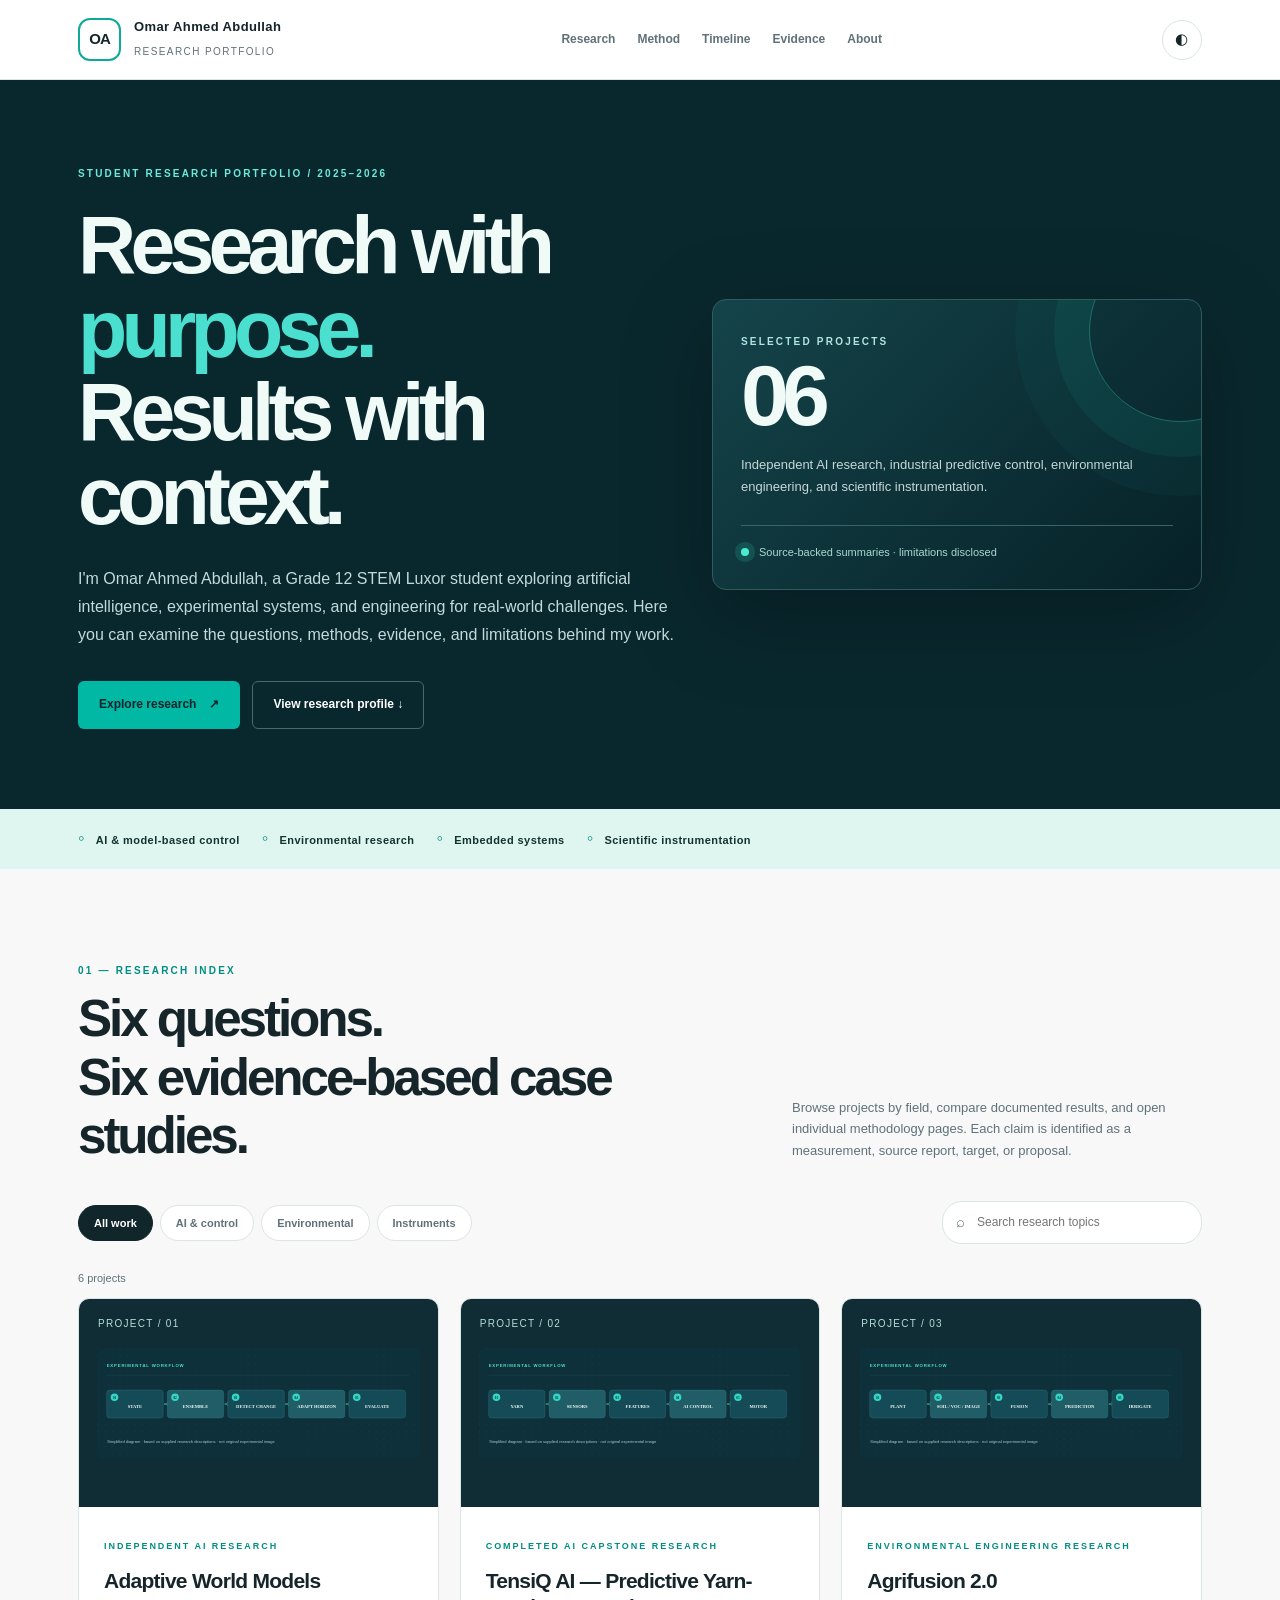
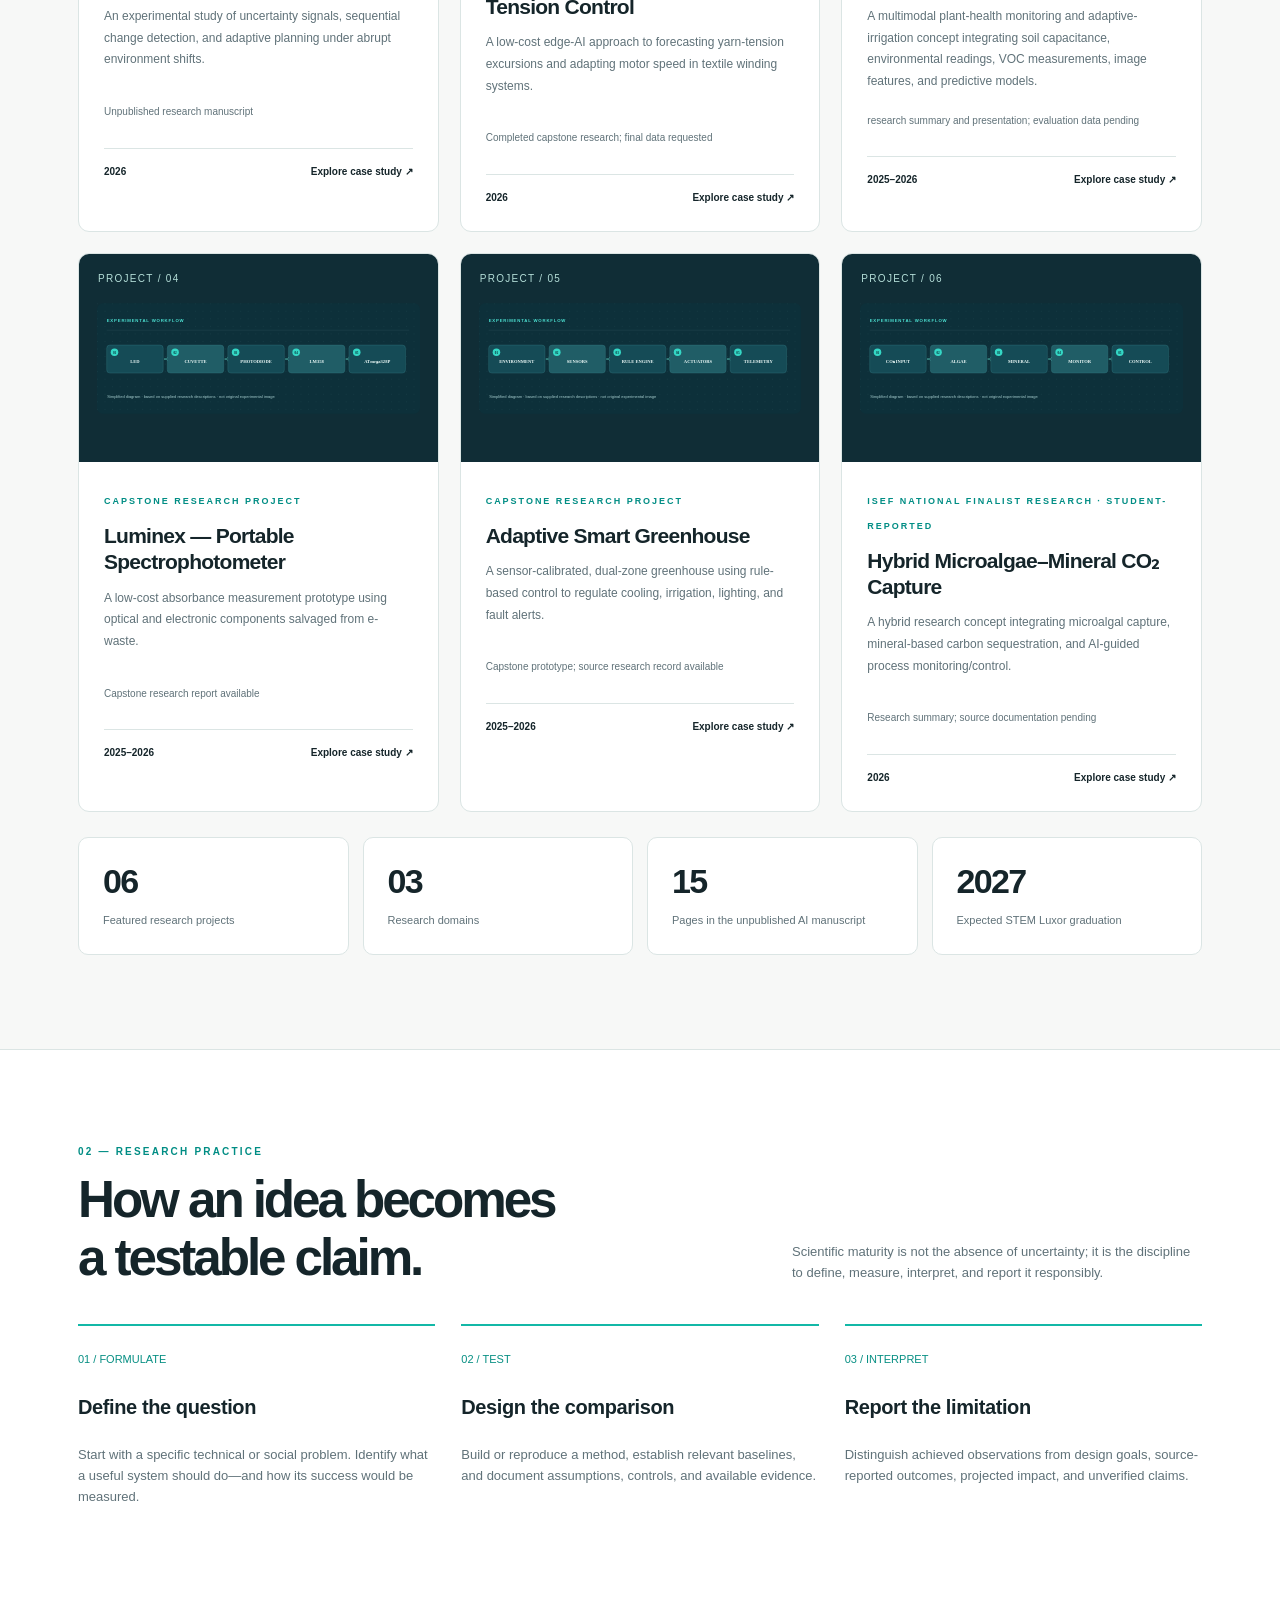
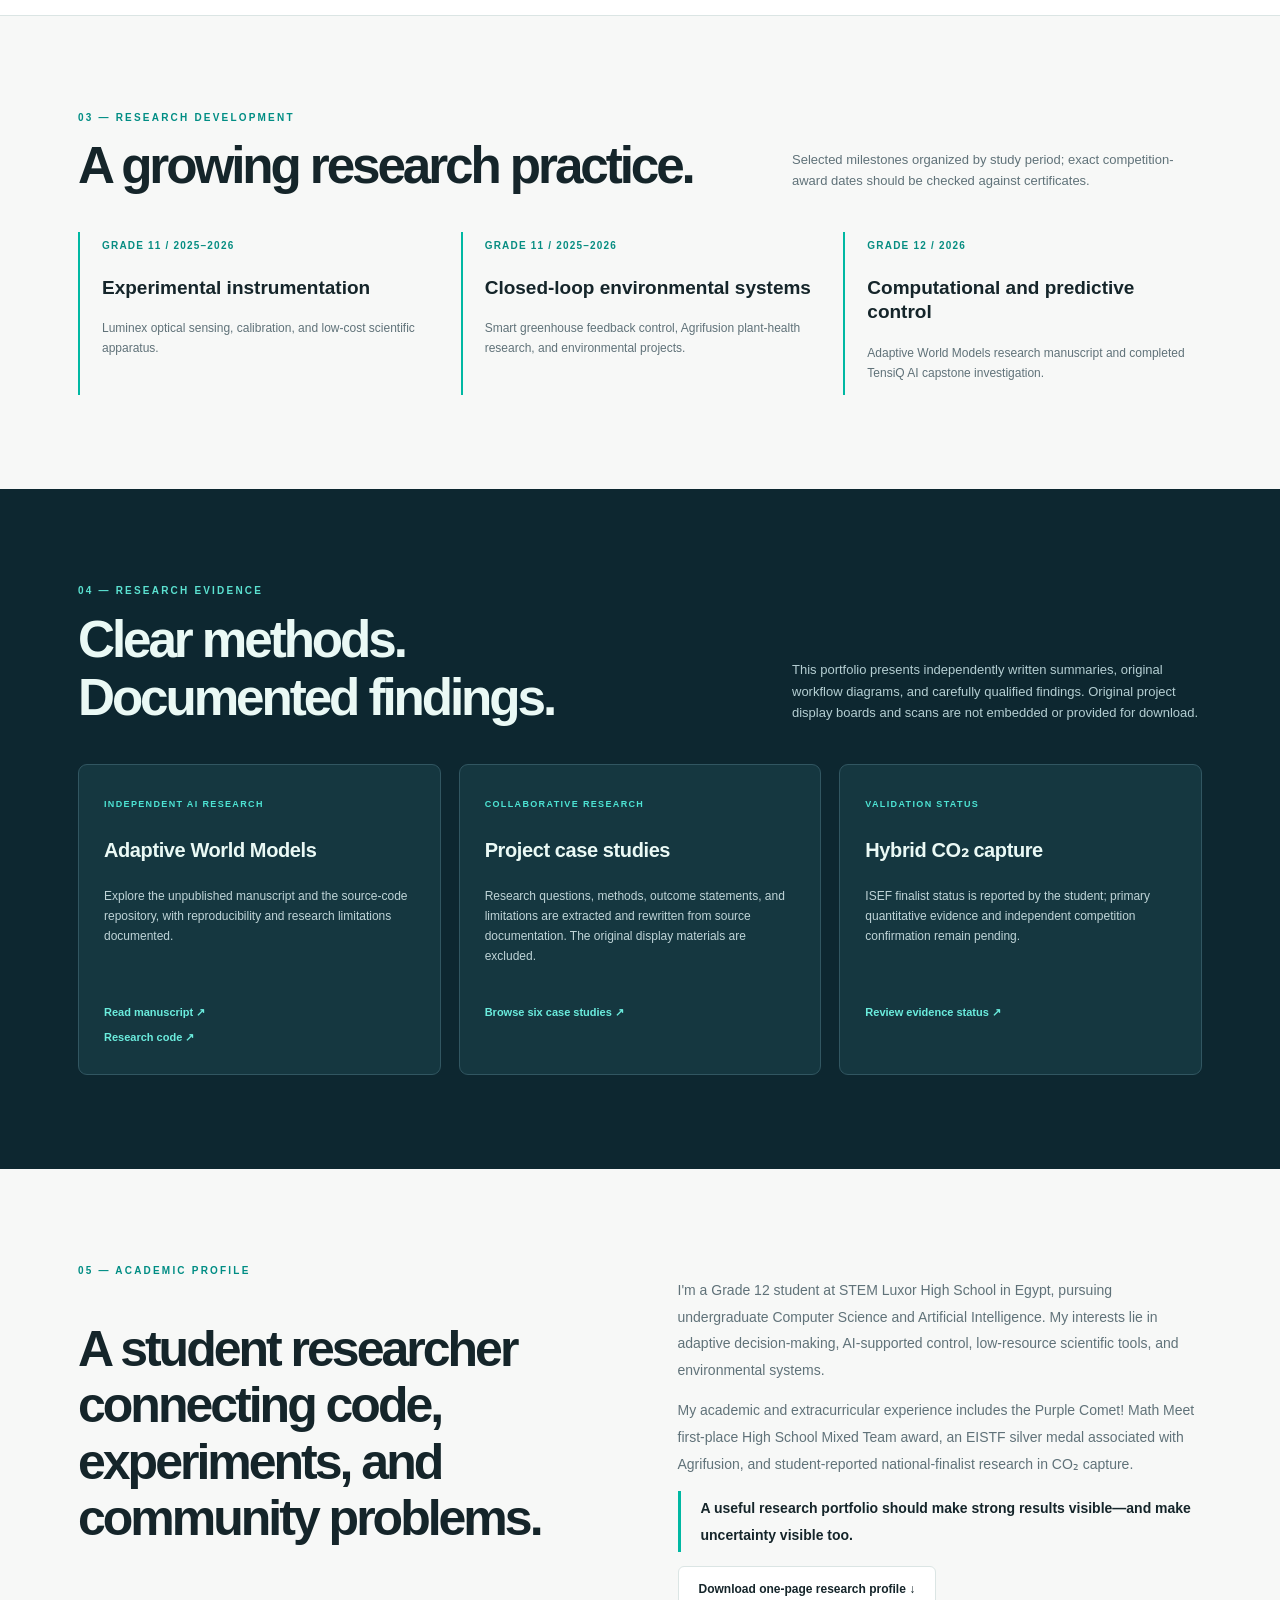
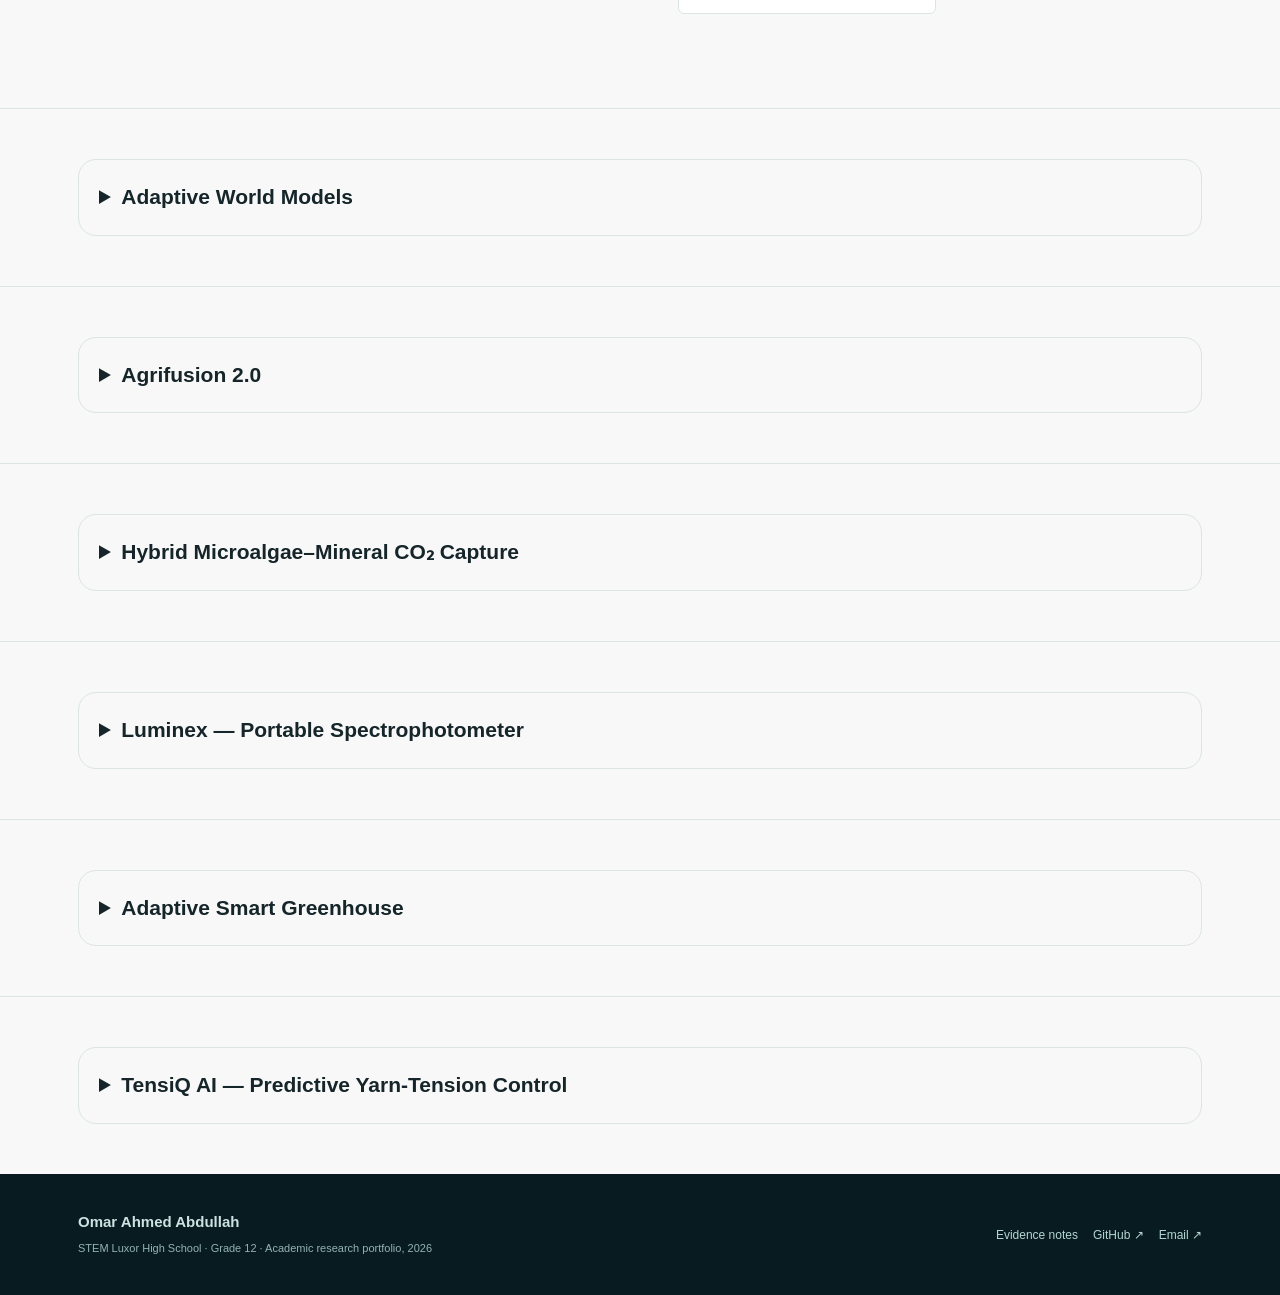
==== index.html @ 455d5b34 "Remove offline-preview banner from public research portfolio" ====
<!DOCTYPE html>
<html lang="en"><head><meta charset="utf-8"/><meta content="width=device-width, initial-scale=1" name="viewport"/><meta content="Independent and collaborative student research in AI, engineering and scientific instrumentation." name="description"/><meta content="#0c2d34" name="theme-color"/><title>Research Portfolio | Omar Ahmed Abdullah</title><style>
:root{color-scheme:light;--bg:#f7f8f7;--ink:#15252a;--deep:#10262a;--muted:#607279;--teal:#00b8a3;--teal2:#087e7a;--paper:#fff;--line:#dbe5e4;--chip:#eaf3f1;--hero:#09282e;--shell:1200px;--shadow:0 16px 52px rgba(15,49,54,.07)}
[data-theme="dark"]{color-scheme:dark;--bg:#0d181c;--ink:#f0f8f6;--deep:#e9f5f2;--muted:#a4b8ba;--paper:#15282d;--line:#355158;--chip:#183b40;--hero:#07161a;--shadow:0 16px 52px rgba(0,0,0,.15)}
*{box-sizing:border-box}html{scroll-behavior:smooth}body{margin:0;background:var(--bg);color:var(--ink);font:15px/1.65 Inter,'Segoe UI',Arial,sans-serif;-webkit-font-smoothing:antialiased}a{color:inherit;text-decoration:none}a:hover{color:#058c80}button,input{font:inherit}button{cursor:pointer}img{max-width:100%}a:focus-visible,button:focus-visible,input:focus-visible{outline:3px solid #29bbae;outline-offset:3px}.shell{max-width:var(--shell);margin:auto;padding-left:38px;padding-right:38px}.skip{position:absolute;top:-120px;left:16px;background:white;color:#101818;padding:10px 20px;z-index:99}.skip:focus{top:8px}.topbar{height:80px;border-bottom:1px solid var(--line);background:var(--paper);position:sticky;top:0;z-index:90}.topbar-inner{height:100%;display:flex;align-items:center;justify-content:space-between;gap:22px}.identity{display:flex;align-items:center;gap:13px}.identity-mark{width:43px;height:43px;border:2px solid #0fa99a;border-radius:12px;display:grid;place-items:center;color:var(--ink);font-size:15px;font-weight:800;letter-spacing:-1px}.identity strong{font-size:13px;letter-spacing:.03em;display:block}.identity small{color:var(--muted);font-size:10px;letter-spacing:.14em;text-transform:uppercase}.nav{display:flex;gap:22px;align-items:center}.nav a{font-size:12px;font-weight:650;color:var(--muted)}.nav a:hover{color:var(--ink)}.tools{display:flex;align-items:center;gap:8px}.round-btn{width:40px;height:40px;border-radius:50%;display:grid;place-items:center;border:1px solid var(--line);background:var(--paper);color:var(--ink)}.mobile-toggle{display:none}.btn{display:inline-flex;align-items:center;justify-content:center;gap:13px;border-radius:6px;padding:13px 20px;font-size:12px;font-weight:750;white-space:nowrap;border:1px solid transparent;transition:transform .18s,background .18s}.btn:hover{transform:translateY(-1px)}.btn-teal{background:var(--teal);color:#08232a}.btn-teal:hover{background:#35dbc9;color:#062d2b}.btn-line{border-color:var(--line);color:var(--ink);background:var(--paper)}.btn-dark-line{border-color:#456a6c;color:white;background:transparent}.btn-dark-line:hover{color:white;border-color:#70bdb5}.eyebrow{font-size:10px;text-transform:uppercase;font-weight:850;letter-spacing:.22em;color:#008d84}.hero{position:relative;background:var(--hero);color:#f0faf6;overflow:hidden}.hero:before{content:'';position:absolute;inset:0;opacity:.22;background-image:linear-gradient(90deg,transparent 49.8%,#5c8b85 50%, transparent 50.3%),linear-gradient(transparent 49.8%,#5c8b85 50%,transparent 50.3%);background-size:56px 56px;mask-image:linear-gradient(to right,transparent 20%,black 95%)}.hero-shell{position:relative;min-height:545px;display:grid;grid-template-columns:1.1fr .9fr;align-items:center;gap:35px;padding-top:80px;padding-bottom:80px}.hero-title{font-size:clamp(50px,6.3vw,85px);font-weight:750;line-height:1.04;letter-spacing:-.072em;margin:19px 0 26px;max-width:760px}.hero-title em{font-style:normal;color:#4bdfd0}.hero-desc{font-size:16px;line-height:1.75;color:#c3dadb;max-width:600px}.hero-actions{display:flex;gap:12px;flex-wrap:wrap;margin-top:32px}.hero-side{border:1px solid #315a61;box-shadow:0 25px 90px #0004;border-radius:14px;background:linear-gradient(135deg,#14444a,#062127);padding:28px;position:relative;overflow:hidden}.hero-side:before{content:'';position:absolute;width:180px;height:180px;border:1px solid #32bca975;border-radius:50%;right:-70px;top:-60px;box-shadow:0 0 0 35px #24c3b013,0 0 0 74px #24c3b00a}.hero-side h3{font-size:11px;text-transform:uppercase;letter-spacing:.18em;color:#68e5d5}.radar-number{font-size:86px;line-height:1;font-weight:770;letter-spacing:-.08em}.hero-side p{font-size:13px;color:#c6d7d8;margin:16px 0 28px}.hero-signal{display:flex;align-items:center;gap:10px;font-size:11px;border-top:1px solid #356569;padding-top:17px;color:#a9d9d2}.pulse{width:8px;height:8px;border-radius:100%;background:#4cead5;box-shadow:0 0 0 6px #2feac826}.microstrip{background:#dff5ef;color:#133330}.microstrip-inner{display:flex;flex-wrap:wrap;gap:22px;align-items:center;padding-top:15px;padding-bottom:15px;font-size:11px;font-weight:700;letter-spacing:.04em}.microstrip span:before{content:'◦';color:#038c81;margin-right:11px;font-size:18px}.section{padding-top:94px;padding-bottom:94px}.section-head{display:flex;justify-content:space-between;align-items:flex-end;gap:35px;margin-bottom:36px}.section-head h2{font-size:clamp(33px,4vw,52px);line-height:1.14;letter-spacing:-.06em;margin:11px 0 0;max-width:720px}.section-head p{font-size:13px;color:var(--muted);max-width:410px;margin:0 0 4px}.research-toolbar{display:flex;align-items:center;gap:16px;justify-content:space-between;margin-bottom:25px;flex-wrap:wrap}.filterbar{display:flex;flex-wrap:wrap;gap:7px}.filter-btn{background:var(--paper);border:1px solid var(--line);border-radius:20px;padding:8px 15px;color:var(--muted);font-size:11px;font-weight:760}.filter-btn.active{background:var(--deep);color:var(--paper);border-color:var(--deep)}.search-field{display:flex;align-items:center;gap:10px;border:1px solid var(--line);background:var(--paper);padding:8px 13px;border-radius:20px;color:var(--muted);min-width:260px}.search-field input{border:0;background:none;min-width:0;width:100%;outline:none;color:var(--ink);font-size:12px}.grid{display:grid;grid-template-columns:repeat(3,minmax(0,1fr));gap:21px}.project-card{background:var(--paper);border:1px solid var(--line);border-radius:11px;overflow:hidden;transition:transform .2s,box-shadow .2s}.project-card:hover{transform:translateY(-3px);box-shadow:var(--shadow)}.project-card[hidden]{display:none}.card-art{height:208px;background:#102d36;display:flex;align-items:center;justify-content:center;padding:18px;position:relative}.card-art img{width:100%;height:100%;object-fit:contain}.card-index{position:absolute;top:17px;left:19px;color:#b4ded8;font-size:10px;letter-spacing:.13em}.card-body{padding:25px}.card-body .eyebrow{font-size:9px}.card-body h3{font-size:21px;line-height:1.25;letter-spacing:-.035em;margin:11px 0 12px}.card-body p{font-size:12px;color:var(--muted);line-height:1.8;min-height:78px}.card-foot{border-top:1px solid var(--line);margin-top:19px;padding-top:15px;display:flex;justify-content:space-between;gap:9px;font-size:10px;font-weight:760}.card-status{font-size:10px;color:var(--muted);padding:8px 0}.empty-state{padding:36px;text-align:center;border:1px solid var(--line);border-radius:9px}.metrics-row{display:grid;grid-template-columns:repeat(4,1fr);gap:14px;margin-top:25px}.metric{padding:24px;background:var(--paper);border:1px solid var(--line);border-radius:10px}.metric strong{font-size:34px;line-height:1.15;letter-spacing:-.05em}.metric p{color:var(--muted);font-size:11px;margin:10px 0 0}.method-section{background:var(--paper);border-top:1px solid var(--line);border-bottom:1px solid var(--line)}.method-grid{display:grid;grid-template-columns:repeat(3,1fr);gap:26px}.method-grid article{border-top:2px solid #13b8a7;padding-top:20px}.method-grid .method-n{font-size:11px;color:#078f83}.method-grid h3{font-size:20px;letter-spacing:-.02em}.method-grid p{font-size:13px;color:var(--muted)}.timeline-list{display:grid;grid-template-columns:repeat(3,1fr);gap:24px;position:relative}.timeline-list article{border-left:2px solid var(--teal);padding:0 0 0 22px}.timeline-list small{font-size:10px;color:#078d82;font-weight:800;letter-spacing:.12em}.timeline-list h3{font-size:19px;line-height:1.3}.timeline-list p{font-size:12px;color:var(--muted)}.evidence-section{background:#0d2730;color:#eaf9f5}.evidence-section .section-head p{color:#b4ced2}.evidence-cards{display:grid;grid-template-columns:repeat(3,1fr);gap:18px}.evidence-cards article{background:#153740;border:1px solid #315661;border-radius:9px;padding:25px}.evidence-cards small{font-weight:820;letter-spacing:.15em;color:#4de4d4;font-size:9px}.evidence-cards h3{font-size:20px;letter-spacing:-.02em}.evidence-cards p{font-size:12px;color:#bfd4d7;min-height:100px}.evidence-cards a{font-size:11px;font-weight:800;color:#6becdd}.about-grid{display:grid;grid-template-columns:1fr 1fr;gap:75px}.about-grid h2{font-size:clamp(34px,4vw,50px);line-height:1.13;letter-spacing:-.06em}.about-grid p{color:var(--muted);font-size:14px;line-height:1.9}.quote-strip{border-left:3px solid var(--teal);padding:4px 0 4px 20px;color:var(--ink)!important;font-weight:670}.footer{background:#081b21;color:#cbe4e2}.footer-grid{display:flex;align-items:center;justify-content:space-between;gap:30px;padding-top:36px;padding-bottom:36px}.footer small{color:#93b2b6;font-size:11px}.footer a{font-size:12px;margin-left:15px;color:#b4d6d2}.subhero{background:var(--hero);color:white;padding:65px 0 73px}.back{font-size:12px;color:#b3e0dc;font-weight:700}.subhero .eyebrow{color:#60e7d6;margin-top:44px;display:block}.subhero h1{font-size:clamp(39px,5.4vw,72px);line-height:1.05;letter-spacing:-.07em;max-width:950px;margin:12px 0}.subhero .lead{font-size:17px;color:#c4dadd;max-width:760px;margin-top:25px}.submeta{display:flex;flex-wrap:wrap;gap:9px;margin-top:26px}.submeta span{border:1px solid #3a6871;padding:7px 11px;border-radius:5px;font-size:10px}.project-layout{display:grid;grid-template-columns:minmax(0,1.65fr) minmax(260px,.8fr);gap:68px;padding-top:65px;padding-bottom:70px}.p-section{border-bottom:1px solid var(--line);margin-bottom:42px;padding-bottom:42px}.p-section h2{font-size:27px;line-height:1.25;letter-spacing:-.045em;margin:12px 0}.p-section p{color:var(--muted);font-size:14px;line-height:1.9}.p-section ol{padding-left:20px;font-size:13px;line-height:1.8;color:var(--muted)}.p-section li{margin:8px 0}.diagram-wrap{border:1px solid var(--line);border-radius:12px;padding:17px;background:var(--paper)}.diagram-wrap img{width:100%}.source-caption{font-size:10px;color:var(--muted);line-height:1.7;margin:8px 0 0}.outcome-grid{display:grid;grid-template-columns:repeat(3,1fr);gap:10px}.outcome{border:1px solid var(--line);border-radius:9px;padding:17px 13px;background:var(--paper)}.outcome strong{font-size:25px;display:block;letter-spacing:-.04em;color:var(--ink);line-height:1.3}.outcome span{display:block;font-size:10px;color:var(--muted);margin-top:4px}.outcome small{display:block;font-size:9px;color:#048e81;margin-top:8px;font-weight:760}.barviz{border:1px solid var(--line);background:var(--paper);border-radius:10px;padding:23px 25px;margin-top:17px}.barviz h3{font-size:13px}.barline{display:grid;grid-template-columns:150px 1fr 50px;align-items:center;gap:12px;margin:15px 0;font-size:11px}.track{background:var(--chip);height:15px;border-radius:20px;overflow:hidden}.fill{height:100%;border-radius:20px;background:#128f88}.fill.alt{background:#79bdb8}.aside-box{border:1px solid var(--line);border-radius:10px;padding:23px;background:var(--paper);margin-bottom:16px}.aside-box h3{font-size:11px;text-transform:uppercase;letter-spacing:.12em;color:#008a80}.aside-box p{font-size:12px;line-height:1.8;color:var(--muted)}.tag{display:inline-block;font-size:10px;border-radius:30px;background:var(--chip);padding:5px 11px;margin:0 5px 6px 0}.resource-link{display:block;border-top:1px solid var(--line);padding:14px 0;font-size:12px;font-weight:740}.disc{border-left:3px solid #c99444}.pagenav{display:flex;justify-content:space-between;gap:16px;border-top:1px solid var(--line);padding:26px 0 70px;font-size:12px;font-weight:700}.pagenav a{max-width:45%}.pagenav small{display:block;color:var(--muted);font-size:10px}.highlight{background:var(--chip);border-radius:9px;padding:22px;color:var(--ink)!important;font-size:15px!important;line-height:1.7!important}
@media(max-width:1000px){.nav{gap:13px}.grid{grid-template-columns:repeat(2,1fr)}.hero-shell{grid-template-columns:1.2fr .8fr}.project-layout{gap:35px}}
@media(max-width:720px){.shell{padding-left:20px;padding-right:20px}.topbar{height:69px}.topbar-inner{position:relative}.mobile-toggle{display:grid}.nav{display:none;position:absolute;left:-20px;right:-20px;top:69px;flex-direction:column;align-items:stretch;gap:0;background:var(--paper);padding:10px 20px 20px;border-bottom:1px solid var(--line)}.nav.show{display:flex}.nav a{padding:10px}.identity strong{font-size:11px}.identity small{font-size:8px}.hero-shell{min-height:unset;display:block;padding-top:65px;padding-bottom:55px}.hero-title{font-size:52px}.hero-side{margin-top:42px}.radar-number{font-size:60px}.section{padding-top:68px;padding-bottom:68px}.section-head{display:block}.section-head p{margin-top:14px}.grid,.method-grid,.timeline-list,.evidence-cards,.metrics-row,.about-grid{grid-template-columns:1fr}.search-field{width:100%}.research-toolbar{align-items:stretch}.project-layout{display:block}.aside{margin-top:30px}.outcome-grid{grid-template-columns:1fr 1fr}.barline{grid-template-columns:105px 1fr 45px}.footer-grid{display:block}.footer .links{margin-top:15px}.footer a{margin-left:0;margin-right:15px}.subhero{padding:45px 0}.subhero h1{font-size:43px}}
@media(prefers-reduced-motion:reduce){html{scroll-behavior:auto}*,*:before,*:after{transition:none!important;animation:none!important}}

.offline-project{scroll-margin-top:90px;padding:50px 0;border-top:1px solid var(--line)}.offline-project details{border:1px solid var(--line);border-radius:18px;padding:20px}.offline-project summary{font-size:21px;font-weight:700;cursor:pointer}</style></head><body id="top"><a class="skip" href="#main">Skip to content</a><header class="topbar"><div class="topbar-inner shell"><a class="identity" href="#top"><span class="identity-mark">OA</span><span><strong>Omar Ahmed Abdullah</strong><small>Research portfolio</small></span></a><nav aria-label="Main navigation" class="nav"><a href="#research">Research</a><a href="#method">Method</a><a href="#timeline">Timeline</a><a href="#evidence">Evidence</a><a href="#about">About</a></nav><div class="tools"><button aria-label="Switch color theme" class="round-btn" data-theme-toggle="" title="Color theme">◐</button><button aria-expanded="false" aria-label="Open navigation" class="round-btn mobile-toggle" data-menu-toggle="">☰</button></div></div></header><main id="main"><section class="hero"><div class="shell hero-shell"><div><span class="eyebrow" style="color:#6be9db">STUDENT RESEARCH PORTFOLIO / 2025–2026</span><h1 class="hero-title">Research with <em>purpose.</em><br/>Results with context.</h1><p class="hero-desc">I'm Omar Ahmed Abdullah, a Grade 12 STEM Luxor student exploring artificial intelligence, experimental systems, and engineering for real-world challenges. Here you can examine the questions, methods, evidence, and limitations behind my work.</p><div class="hero-actions"><a class="btn btn-teal" href="#research">Explore research <span>↗</span></a><a class="btn btn-dark-line" href="https://github.com/omarahmed202008-bot" title="Full website resources included in ZIP">View research profile ↓</a></div></div><aside aria-label="Portfolio overview" class="hero-side"><span class="eyebrow" style="color:#b2e5e0">SELECTED PROJECTS</span><div class="radar-number">06</div><p>Independent AI research, industrial predictive control, environmental engineering, and scientific instrumentation.</p><div class="hero-signal"><span class="pulse"></span>Source-backed summaries · limitations disclosed</div></aside></div></section><div class="microstrip"><div class="shell microstrip-inner"><span>AI &amp; model-based control</span><span>Environmental research</span><span>Embedded systems</span><span>Scientific instrumentation</span></div></div>
<section class="section shell" id="research"><div class="section-head"><div><div class="eyebrow">01 — Research index</div><h2>Six questions.<br/>Six evidence-based case studies.</h2></div><p>Browse projects by field, compare documented results, and open individual methodology pages. Each claim is identified as a measurement, source report, target, or proposal.</p></div><div class="research-toolbar"><div aria-label="Filter by research area" class="filterbar" role="group"><button aria-pressed="true" class="filter-btn active" data-filter="all">All work</button><button aria-pressed="false" class="filter-btn" data-filter="AI">AI &amp; control</button><button aria-pressed="false" class="filter-btn" data-filter="ENVIRONMENT">Environmental</button><button aria-pressed="false" class="filter-btn" data-filter="INSTRUMENTATION">Instruments</button></div><label class="search-field">⌕<input aria-label="Search research projects" data-search="" placeholder="Search research topics" type="search"/></label></div><p data-result-count="" style="font-size:11px;color:var(--muted)">6 projects</p><div class="grid"><article class="project-card" data-category="AI" data-search="Adaptive World Models AI &amp; MODEL-BASED CONTROL An experimental study of uncertainty signals, sequential change detection, and adaptive planning under abrupt environment shifts."><a aria-label="Read project: Adaptive World Models" class="card-art" href="#offline-adaptive-world-models"><span class="card-index">PROJECT / 01</span><img alt="Conceptual diagram for Adaptive World Models" loading="lazy" src="[data-uri]"/></a><div class="card-body"><span class="eyebrow">INDEPENDENT AI RESEARCH</span><h3><a href="#offline-adaptive-world-models">Adaptive World Models</a></h3><p>An experimental study of uncertainty signals, sequential change detection, and adaptive planning under abrupt environment shifts.</p><div class="card-status">Unpublished research manuscript</div><div class="card-foot"><span>2026</span><a href="#offline-adaptive-world-models">Explore case study ↗</a></div></div></article><article class="project-card" data-category="AI" data-search="TensiQ AI — Predictive Yarn-Tension Control INDUSTRIAL AI &amp; PREDICTIVE CONTROL A low-cost edge-AI approach to forecasting yarn-tension excursions and adapting motor speed in textile winding systems."><a aria-label="Read project: TensiQ AI — Predictive Yarn-Tension Control" class="card-art" href="#offline-tensiq-ai"><span class="card-index">PROJECT / 02</span><img alt="Conceptual diagram for TensiQ AI — Predictive Yarn-Tension Control" loading="lazy" src="[data-uri]"/></a><div class="card-body"><span class="eyebrow">COMPLETED AI CAPSTONE RESEARCH</span><h3><a href="#offline-tensiq-ai">TensiQ AI — Predictive Yarn-Tension Control</a></h3><p>A low-cost edge-AI approach to forecasting yarn-tension excursions and adapting motor speed in textile winding systems.</p><div class="card-status">Completed capstone research; final data requested</div><div class="card-foot"><span>2026</span><a href="#offline-tensiq-ai">Explore case study ↗</a></div></div></article><article class="project-card" data-category="AI ENVIRONMENT" data-search="Agrifusion 2.0 MULTIMODAL AI &amp; PRECISION AGRICULTURE A multimodal plant-health monitoring and adaptive-irrigation concept integrating soil capacitance, environmental readings, VOC measurements, image features, and predictive models."><a aria-label="Read project: Agrifusion 2.0" class="card-art" href="#offline-agrifusion"><span class="card-index">PROJECT / 03</span><img alt="Conceptual diagram for Agrifusion 2.0" loading="lazy" src="[data-uri]"/></a><div class="card-body"><span class="eyebrow">ENVIRONMENTAL ENGINEERING RESEARCH</span><h3><a href="#offline-agrifusion">Agrifusion 2.0</a></h3><p>A multimodal plant-health monitoring and adaptive-irrigation concept integrating soil capacitance, environmental readings, VOC measurements, image features, and predictive models.</p><div class="card-status">research summary and presentation; evaluation data pending</div><div class="card-foot"><span>2025–2026</span><a href="#offline-agrifusion">Explore case study ↗</a></div></div></article><article class="project-card" data-category="INSTRUMENTATION" data-search="Luminex — Portable Spectrophotometer OPTICAL INSTRUMENTATION &amp; E-WASTE A low-cost absorbance measurement prototype using optical and electronic components salvaged from e-waste."><a aria-label="Read project: Luminex — Portable Spectrophotometer" class="card-art" href="#offline-luminex"><span class="card-index">PROJECT / 04</span><img alt="Conceptual diagram for Luminex — Portable Spectrophotometer" loading="lazy" src="[data-uri]"/></a><div class="card-body"><span class="eyebrow">CAPSTONE RESEARCH PROJECT</span><h3><a href="#offline-luminex">Luminex — Portable Spectrophotometer</a></h3><p>A low-cost absorbance measurement prototype using optical and electronic components salvaged from e-waste.</p><div class="card-status">Capstone research report available</div><div class="card-foot"><span>2025–2026</span><a href="#offline-luminex">Explore case study ↗</a></div></div></article><article class="project-card" data-category="ENVIRONMENT" data-search="Adaptive Smart Greenhouse IOT &amp; CLOSED-LOOP AUTOMATION A sensor-calibrated, dual-zone greenhouse using rule-based control to regulate cooling, irrigation, lighting, and fault alerts."><a aria-label="Read project: Adaptive Smart Greenhouse" class="card-art" href="#offline-smart-greenhouse"><span class="card-index">PROJECT / 05</span><img alt="Conceptual diagram for Adaptive Smart Greenhouse" loading="lazy" src="[data-uri]"/></a><div class="card-body"><span class="eyebrow">CAPSTONE RESEARCH PROJECT</span><h3><a href="#offline-smart-greenhouse">Adaptive Smart Greenhouse</a></h3><p>A sensor-calibrated, dual-zone greenhouse using rule-based control to regulate cooling, irrigation, lighting, and fault alerts.</p><div class="card-status">Capstone prototype; source research record available</div><div class="card-foot"><span>2025–2026</span><a href="#offline-smart-greenhouse">Explore case study ↗</a></div></div></article><article class="project-card" data-category="AI ENVIRONMENT" data-search="Hybrid Microalgae–Mineral CO₂ Capture AI &amp; ENVIRONMENTAL SYSTEMS A hybrid research concept integrating microalgal capture, mineral-based carbon sequestration, and AI-guided process monitoring/control."><a aria-label="Read project: Hybrid Microalgae–Mineral CO₂ Capture" class="card-art" href="#offline-co2-capture"><span class="card-index">PROJECT / 06</span><img alt="Conceptual diagram for Hybrid Microalgae–Mineral CO₂ Capture" loading="lazy" src="[data-uri]"/></a><div class="card-body"><span class="eyebrow">ISEF NATIONAL FINALIST RESEARCH · STUDENT-REPORTED</span><h3><a href="#offline-co2-capture">Hybrid Microalgae–Mineral CO₂ Capture</a></h3><p>A hybrid research concept integrating microalgal capture, mineral-based carbon sequestration, and AI-guided process monitoring/control.</p><div class="card-status">Research summary; source documentation pending</div><div class="card-foot"><span>2026</span><a href="#offline-co2-capture">Explore case study ↗</a></div></div></article></div><p class="empty-state" data-empty="" hidden="">No projects match your search. Try another keyword or filter.</p><div class="metrics-row"><div class="metric"><strong>06</strong><p>Featured research projects</p></div><div class="metric"><strong>03</strong><p>Research domains</p></div><div class="metric"><strong>15</strong><p>Pages in the unpublished AI manuscript</p></div><div class="metric"><strong>2027</strong><p>Expected STEM Luxor graduation</p></div></div></section>
<section class="section method-section" id="method"><div class="shell"><div class="section-head"><div><div class="eyebrow">02 — Research practice</div><h2>How an idea becomes<br/>a testable claim.</h2></div><p>Scientific maturity is not the absence of uncertainty; it is the discipline to define, measure, interpret, and report it responsibly.</p></div><div class="method-grid"><article><span class="method-n">01 / FORMULATE</span><h3>Define the question</h3><p>Start with a specific technical or social problem. Identify what a useful system should do—and how its success would be measured.</p></article><article><span class="method-n">02 / TEST</span><h3>Design the comparison</h3><p>Build or reproduce a method, establish relevant baselines, and document assumptions, controls, and available evidence.</p></article><article><span class="method-n">03 / INTERPRET</span><h3>Report the limitation</h3><p>Distinguish achieved observations from design goals, source-reported outcomes, projected impact, and unverified claims.</p></article></div></div></section>
<section class="section shell" id="timeline"><div class="section-head"><div><div class="eyebrow">03 — Research development</div><h2>A growing research practice.</h2></div><p>Selected milestones organized by study period; exact competition-award dates should be checked against certificates.</p></div><div class="timeline-list"><article><small>GRADE 11 / 2025–2026</small><h3>Experimental instrumentation</h3><p>Luminex optical sensing, calibration, and low-cost scientific apparatus.</p></article><article><small>GRADE 11 / 2025–2026</small><h3>Closed-loop environmental systems</h3><p>Smart greenhouse feedback control, Agrifusion plant-health research, and environmental projects.</p></article><article><small>GRADE 12 / 2026</small><h3>Computational and predictive control</h3><p>Adaptive World Models research manuscript and completed TensiQ AI capstone investigation.</p></article></div></section>
<section class="section evidence-section" id="evidence"><div class="shell"><div class="section-head"><div><div class="eyebrow" style="color:#5be1d0">04 — Research evidence</div><h2>Clear methods.<br/>Documented findings.</h2></div><p>This portfolio presents independently written summaries, original workflow diagrams, and carefully qualified findings. Original project display boards and scans are not embedded or provided for download.</p></div><div class="evidence-cards"><article><small>INDEPENDENT AI RESEARCH</small><h3>Adaptive World Models</h3><p>Explore the unpublished manuscript and the source-code repository, with reproducibility and research limitations documented.</p><a href="https://github.com/omarahmed202008-bot" title="Full website resources included in ZIP">Read manuscript ↗</a><br/><a href="https://github.com/omarahmed202008-bot/adaptive-world-models" rel="noopener noreferrer" target="_blank">Research code ↗</a></article><article><small>COLLABORATIVE RESEARCH</small><h3>Project case studies</h3><p>Research questions, methods, outcome statements, and limitations are extracted and rewritten from source documentation. The original display materials are excluded.</p><a href="#research">Browse six case studies ↗</a></article><article><small>VALIDATION STATUS</small><h3>Hybrid CO₂ capture</h3><p>ISEF finalist status is reported by the student; primary quantitative evidence and independent competition confirmation remain pending.</p><a href="#offline-co2-capture">Review evidence status ↗</a></article></div></div></section>
<section class="section shell about-grid" id="about"><div><div class="eyebrow">05 — Academic profile</div><h2>A student researcher connecting code, experiments, and community problems.</h2></div><div><p>I'm a Grade 12 student at STEM Luxor High School in Egypt, pursuing undergraduate Computer Science and Artificial Intelligence. My interests lie in adaptive decision-making, AI-supported control, low-resource scientific tools, and environmental systems.</p><p>My academic and extracurricular experience includes the Purple Comet! Math Meet first-place High School Mixed Team award, an EISTF silver medal associated with Agrifusion, and student-reported national-finalist research in CO₂ capture.</p><p class="quote-strip">A useful research portfolio should make strong results visible—and make uncertainty visible too.</p><a class="btn btn-line" href="https://github.com/omarahmed202008-bot" title="Full website resources included in ZIP">Download one-page research profile ↓</a></div></section>
<section class="offline-project" id="offline-adaptive-world-models"><div class="shell"><details><summary>Adaptive World Models</summary><section class="subhero"><div class="shell"><span class="eyebrow">PROJECT 01 / 06 — INDEPENDENT AI RESEARCH</span><h1>Adaptive World Models</h1><p class="lead">When environments change, can planning adapt without relying on false certainty?</p><div class="submeta"><span>2026</span><span>AI &amp; MODEL-BASED CONTROL</span><span>Unpublished research manuscript</span></div></div></section><div class="shell project-layout"><div class="project-story"><section class="p-section"><div class="eyebrow">01 / Research question</div><h2>What was investigated?</h2><p class="highlight">Can a sequential detector recognize changed dynamics, and does adapting planning depth improve control performance?</p><p>An experimental study of uncertainty signals, sequential change detection, and adaptive planning under abrupt environment shifts.</p></section><section class="p-section"><div class="eyebrow">02 / Design &amp; methods</div><h2>From concept to investigation</h2><div class="diagram-wrap"><img alt="Five-stage conceptual method diagram for Adaptive World Models" src="[data-uri]"/><p class="source-caption">Simplified conceptual sequence, based on the manuscript; not a reproduction of its exact implementation diagrams.</p></div><p>Five bootstrap-trained transition models, a CUSUM-style change detector, and comparisons among fixed, random, disagreement-based, evidence-guided and true-model planners across synthetic navigation settings.</p><ol><li>Train an ensemble of transition models on synthetic navigation interactions.</li><li>Compare evidence-based change detection with disagreement and rolling surprise signals.</li><li>Benchmark adaptive planning horizons against fixed and other baselines; report both computational work and reward.</li></ol></section><section class="p-section"><div class="eyebrow">03 / Findings</div><h2>What does the current evidence show?</h2><div class="outcome-grid"><div class="outcome"><strong>8 of 8</strong><span>Global shifts detected</span><small>Manuscript-reported</small></div><div class="outcome"><strong>17.5</strong><span>Median observations to detection</span><small>Manuscript-reported</small></div><div class="outcome"><strong>41.1%</strong><span>Reduction in counted planning work</span><small>Manuscript-reported</small></div></div><div aria-label="Manuscript-reported global shift mean reward per interaction" class="barviz"><h3>Global-shift mean reward per interaction — manuscript-reported</h3><div class="barline"><span>Fixed horizon 12</span><div class="track"><div class="fill" style="width:80%"></div></div><strong>0.112</strong></div><div class="barline"><span>Evidence-guided</span><div class="track"><div class="fill alt" style="width:55.7%"></div></div><strong>0.078</strong></div><p class="source-caption">Bar lengths reflect source-reported values; the original analysis reports no established reward gain.</p></div><p>In the held-out global-shift tests, the detector identified all eight changes, with median delay 17.5 observations. Evidence-guided planning reduced counted planning work by 41.1%, but achieved lower mean reward (0.078 per interaction) than fixed-horizon planning (0.112).</p><p class="highlight">The system recognized changes and reduced planning work, but this did not establish a reward improvement over fixed-horizon planning.</p></section><section class="p-section"><div class="eyebrow">04 / Ownership &amp; attribution</div><h2>Individual contribution</h2><p>Author of the research manuscript; conducted the documented AI-assisted reproduction, experiment analysis, and reporting workflow.</p><p class="source-caption">Independent author; AI assistance disclosed in the manuscript.</p></section><section class="p-section"><div class="eyebrow">05 / Limitations &amp; next steps</div><h2>What remains unresolved?</h2><p>The manuscript explicitly reports a small synthetic benchmark, AI-assisted implementation and drafting, an unpublished draft, and no general reward advantage. Its negative result is part of the contribution.</p><p><strong>Next evidence to add:</strong> Independent replication, larger environments, and broader benchmark suites are needed before generalizing.</p></section></div><aside class="aside"><div class="aside-box"><h3>Research status</h3><p>Unpublished research manuscript</p><div><span class="tag">2026</span><span class="tag">Student research</span></div></div><div class="aside-box"><h3>Research evidence and status</h3><a class="resource-link" href="https://github.com/omarahmed202008-bot" title="Full website resources included in ZIP">Unpublished research manuscript ↗</a><a class="resource-link" href="https://github.com/omarahmed202008-bot/adaptive-world-models">GitHub code + reproducibility ↗</a><p class="source-caption">The project page summarizes research findings and methodological details without reproducing original source materials.</p></div><div class="aside-box disc"><h3>Interpretation note</h3><p>Manuscript-reported synthetic benchmark results; not independently peer reviewed.</p></div><div class="aside-box"><h3>Research insight</h3><p>Evidence-guided planning can be cheaper without being better at control.</p></div></aside></div><div class="shell pagenav"><a href="#offline-co2-capture"><small>← Previous research</small>Hybrid Microalgae–Mineral CO₂ Capture</a><a href="#offline-tensiq-ai" style="text-align:right"><small>Next research →</small>TensiQ AI — Predictive Yarn-Tension Control</a></div></details></div></section><section class="offline-project" id="offline-agrifusion"><div class="shell"><details><summary>Agrifusion 2.0</summary><section class="subhero"><div class="shell"><span class="eyebrow">PROJECT 03 / 06 — ENVIRONMENTAL ENGINEERING RESEARCH</span><h1>Agrifusion 2.0</h1><p class="lead">Detect plant stress sooner by combining signals that single sensors miss.</p><div class="submeta"><span>2025–2026</span><span>MULTIMODAL AI &amp; PRECISION AGRICULTURE</span><span>research summary and presentation; evaluation data pending</span></div></div></section><div class="shell project-layout"><div class="project-story"><section class="p-section"><div class="eyebrow">01 / Research question</div><h2>What was investigated?</h2><p class="highlight">Can sensor fusion and short-horizon forecasting support earlier, more targeted irrigation than manual or threshold-based approaches?</p><p>A multimodal plant-health monitoring and adaptive-irrigation concept integrating soil capacitance, environmental readings, VOC measurements, image features, and predictive models.</p></section><section class="p-section"><div class="eyebrow">02 / Design &amp; methods</div><h2>From concept to investigation</h2><div class="diagram-wrap"><img alt="Five-stage conceptual method diagram for Agrifusion 2.0" src="[data-uri]"/><p class="source-caption">Pipeline synthesized from the team report and presentation; some details are proposed rather than validated.</p></div><p>The research report outlines random forest/LightGBM methods, vision encoders, optional electrophysiology, and 6–12-hour forecasting. A separate team presentation describes an ESP32-S3-based rover, VOC sensing and peristaltic actuation.</p><ol><li>Collect multiple sensor streams, image features, and other possible plant-stress indicators.</li><li>Combine feature types with tree-based classifiers, vision encoders, and proposed time-series forecasts.</li><li>Compare predictive decisions with manual or threshold-based irrigation under controlled conditions.</li></ol></section><section class="p-section"><div class="eyebrow">03 / Findings</div><h2>What does the current evidence show?</h2><div class="outcome-grid"><div class="outcome"><strong>6–12 h</strong><span>Forecast window discussed</span><small>Design claim</small></div><div class="outcome"><strong>94.2%</strong><span>F1 score</span><small>Presentation-reported</small></div><div class="outcome"><strong>40%</strong><span>Water-use reduction</span><small>Projection only</small></div></div><p>The project presentation reports a 94.2% F1 score and a projected 40% reduction in water use. These are source-reported statements; the underlying validation dataset and full analysis are not included in the materials supplied.</p><p class="highlight">Multimodal sensing is proposed to reveal plant stress earlier than a single sensor; the supplied records do not fully document the reported model evaluation.</p></section><section class="p-section"><div class="eyebrow">04 / Ownership &amp; attribution</div><h2>Individual contribution</h2><p>Research participation and connection to an EISTF silver-medal Agrifusion project, as reported by the applicant; specific authorship of the supplied Agrifusion 2.0 research document must be confirmed before public release.</p><p class="source-caption">Collaborative research; verify exact coauthors for each version and project contribution.</p></section><section class="p-section"><div class="eyebrow">05 / Limitations &amp; next steps</div><h2>What remains unresolved?</h2><p>the project documentation includes planned experimental comparisons, while the presentation reports performance figures. Claims require checking against original experiment logs before describing them as independently established.</p><p><strong>Next evidence to add:</strong> Confirm authorship, provide validation splits and raw outcomes, and separate implemented components from proposals.</p></section></div><aside class="aside"><div class="aside-box"><h3>Research status</h3><p>research summary and presentation; evaluation data pending</p><div><span class="tag">2025–2026</span><span class="tag">Student research</span></div></div><div class="aside-box"><h3>Research evidence and status</h3><a class="resource-link" href="#research">Read this project summary ↗</a><p class="source-caption">The project page summarizes research findings and methodological details without reproducing original source materials.</p></div><div class="aside-box disc"><h3>Interpretation note</h3><p>The 40% water reduction is identified as a projection; team-author attribution requires review.</p></div><div class="aside-box"><h3>Research insight</h3><p>Model accuracy and projected resource savings are different forms of evidence.</p></div></aside></div><div class="shell pagenav"><a href="#offline-tensiq-ai"><small>← Previous research</small>TensiQ AI — Predictive Yarn-Tension Control</a><a href="#offline-luminex" style="text-align:right"><small>Next research →</small>Luminex — Portable Spectrophotometer</a></div></details></div></section><section class="offline-project" id="offline-co2-capture"><div class="shell"><details><summary>Hybrid Microalgae–Mineral CO₂ Capture</summary><section class="subhero"><div class="shell"><span class="eyebrow">PROJECT 06 / 06 — ISEF NATIONAL FINALIST RESEARCH · STUDENT-REPORTED</span><h1>Hybrid Microalgae–Mineral CO₂ Capture</h1><p class="lead">Combine biological CO₂ uptake and mineral sequestration with intelligent process control.</p><div class="submeta"><span>2026</span><span>AI &amp; ENVIRONMENTAL SYSTEMS</span><span>Research summary; source documentation pending</span></div></div></section><div class="shell project-layout"><div class="project-story"><section class="p-section"><div class="eyebrow">01 / Research question</div><h2>What was investigated?</h2><p class="highlight">How might biological and mineral pathways be combined into a more responsive CO₂ capture architecture?</p><p>A hybrid research concept integrating microalgal capture, mineral-based carbon sequestration, and AI-guided process monitoring/control.</p></section><section class="p-section"><div class="eyebrow">02 / Design &amp; methods</div><h2>From concept to investigation</h2><div class="diagram-wrap"><img alt="Five-stage conceptual method diagram for Hybrid Microalgae–Mineral CO₂ Capture" src="[data-uri]"/><p class="source-caption">Illustrative research concept only. No verified performance figures are shown.</p></div><p>The research direction combines a microalgae stage and a mineral-based stage, with AI-guided monitoring/control. Engineering drawings, precise chemistry, methods and experimental data have not yet been provided for this portfolio.</p><ol><li>Explore the integration of biological carbon uptake with mineral-based carbon sequestration.</li><li>Identify measurements and process conditions for a future AI-controlled capture system.</li><li>Plan a validation method that can report capture efficiency, energy use, stability, and byproducts.</li></ol></section><section class="p-section"><div class="eyebrow">03 / Findings</div><h2>What does the current evidence show?</h2><div class="outcome-grid"><div class="outcome"><strong>2</strong><span>Complementary capture routes</span><small>Applicant description</small></div><div class="outcome"><strong>ISEF</strong><span>National finalist status</span><small>Student-reported</small></div><div class="outcome"><strong>—</strong><span>Measured capture efficiency</span><small>Not supplied</small></div></div><p>The applicant reports advancing to the Egyptian science fair national-finalist stage with this project. No independent performance metrics are claimed here.</p><p class="highlight">The reported competition recognition is distinct from independently documented efficiency; the underlying research documentation and data are still needed.</p></section><section class="p-section"><div class="eyebrow">04 / Ownership &amp; attribution</div><h2>Individual contribution</h2><p>Research contributor; ISEF national-finalist status reported by applicant and awaiting source confirmation.</p><p class="source-caption">Project collaborator names and attribution pending source research record.</p></section><section class="p-section"><div class="eyebrow">05 / Limitations &amp; next steps</div><h2>What remains unresolved?</h2><p>research report, experimental logs and finalist documentation are required to complete the evidence record. The currently available participation certificate alone does not independently establish the national-finalist distinction.</p><p><strong>Next evidence to add:</strong> Add underlying project documentation, award/finalist confirmation, process schematic, measured capture data, and a methods section.</p></section></div><aside class="aside"><div class="aside-box"><h3>Research status</h3><p>Research summary; source documentation pending</p><div><span class="tag">2026</span><span class="tag">Student research</span></div></div><div class="aside-box"><h3>Research evidence and status</h3><a class="resource-link" href="#research">Read this project summary ↗</a><p class="source-caption">The project page summarizes research findings and methodological details without reproducing original source materials.</p></div><div class="aside-box disc"><h3>Interpretation note</h3><p>Research summary and award status are student-reported; original research document/evidence has not been supplied.</p></div><div class="aside-box"><h3>Research insight</h3><p>The science-fair result and research performance need separate supporting records.</p></div></aside></div><div class="shell pagenav"><a href="#offline-smart-greenhouse"><small>← Previous research</small>Adaptive Smart Greenhouse</a><a href="#offline-adaptive-world-models" style="text-align:right"><small>Next research →</small>Adaptive World Models</a></div></details></div></section><section class="offline-project" id="offline-luminex"><div class="shell"><details><summary>Luminex — Portable Spectrophotometer</summary><section class="subhero"><div class="shell"><span class="eyebrow">PROJECT 04 / 06 — CAPSTONE RESEARCH PROJECT</span><h1>Luminex — Portable Spectrophotometer</h1><p class="lead">Reclaim discarded electronics and turn them into a useful scientific instrument.</p><div class="submeta"><span>2025–2026</span><span>OPTICAL INSTRUMENTATION &amp; E-WASTE</span><span>Capstone research report available</span></div></div></section><div class="shell project-layout"><div class="project-story"><section class="p-section"><div class="eyebrow">01 / Research question</div><h2>What was investigated?</h2><p class="highlight">Can a small instrument made with recovered optical components provide reliable Beer–Lambert absorbance measurements?</p><p>A low-cost absorbance measurement prototype using optical and electronic components salvaged from e-waste.</p></section><section class="p-section"><div class="eyebrow">02 / Design &amp; methods</div><h2>From concept to investigation</h2><div class="diagram-wrap"><img alt="Five-stage conceptual method diagram for Luminex — Portable Spectrophotometer" src="[data-uri]"/><p class="source-caption">Optical signal chain summarized from team research documentation.</p></div><p>The team report describes RGB illumination, a salvaged photodiode, DVD-player optics, an LM358 transimpedance stage, a standalone ATmega328P, a black optical tunnel, and dye-dilution calibration.</p><ol><li>Salvage optoelectronic components to construct a low-cost transmitted-light measurement path.</li><li>Condition the photodiode signal with a transimpedance amplifier and digitize it with a standalone ATmega328P.</li><li>Calibrate absorbance using serially diluted dye standards and Beer–Lambert relationships.</li></ol></section><section class="p-section"><div class="eyebrow">03 / Findings</div><h2>What does the current evidence show?</h2><div class="outcome-grid"><div class="outcome"><strong>&gt;0.96</strong><span>Reported calibration R²</span><small>team report</small></div><div class="outcome"><strong>&lt;5%</strong><span>Reported measurement error</span><small>team report</small></div><div class="outcome"><strong>5</strong><span>Calibration points</span><small>team report</small></div></div><p>The supplied research document reports Beer–Lambert calibration linearity above R² = 0.96 across five points and measurement error below 5%.</p><p class="highlight">the project documentation reports a functioning low-cost optical instrument with good calibration linearity, although raw measurement files have not been provided.</p></section><section class="p-section"><div class="eyebrow">04 / Ownership &amp; attribution</div><h2>Individual contribution</h2><p>Named team researcher on the STEM Luxor Grade 11 Semester 1 research report.</p><p class="source-caption">Team: Moaz Mohamed Hamed, Omar Ahmed Abdullah, Mohamed Ashraf Gamal, Ahmed Mohamed Abdelraheem.</p></section><section class="p-section"><div class="eyebrow">05 / Limitations &amp; next steps</div><h2>What remains unresolved?</h2><p>research document-reported performance is not an independent metrology certification. Raw measurement tables and external calibration records were not included.</p><p><strong>Next evidence to add:</strong> Add complete calibration tables, uncertainty analysis, and images of the final built prototype.</p></section></div><aside class="aside"><div class="aside-box"><h3>Research status</h3><p>Capstone research report available</p><div><span class="tag">2025–2026</span><span class="tag">Student research</span></div></div><div class="aside-box"><h3>Research evidence and status</h3><a class="resource-link" href="#research">Read this project summary ↗</a><p class="source-caption">The project page summarizes research findings and methodological details without reproducing original source materials.</p></div><div class="aside-box disc"><h3>Interpretation note</h3><p>Accuracy and linearity are reported by the team on the source research record.</p></div><div class="aside-box"><h3>Research insight</h3><p>Recycled parts can be a legitimate foundation for experimental instrumentation.</p></div></aside></div><div class="shell pagenav"><a href="#offline-agrifusion"><small>← Previous research</small>Agrifusion 2.0</a><a href="#offline-smart-greenhouse" style="text-align:right"><small>Next research →</small>Adaptive Smart Greenhouse</a></div></details></div></section><section class="offline-project" id="offline-smart-greenhouse"><div class="shell"><details><summary>Adaptive Smart Greenhouse</summary><section class="subhero"><div class="shell"><span class="eyebrow">PROJECT 05 / 06 — CAPSTONE RESEARCH PROJECT</span><h1>Adaptive Smart Greenhouse</h1><p class="lead">Build robust environmental control for cultivation in harsh, water-scarce conditions.</p><div class="submeta"><span>2025–2026</span><span>IOT &amp; CLOSED-LOOP AUTOMATION</span><span>Capstone prototype; source research record available</span></div></div></section><div class="shell project-layout"><div class="project-story"><section class="p-section"><div class="eyebrow">01 / Research question</div><h2>What was investigated?</h2><p class="highlight">Can a low-cost closed-loop ESP32-S3 greenhouse stabilize environmental conditions while detecting actuator faults?</p><p>A sensor-calibrated, dual-zone greenhouse using rule-based control to regulate cooling, irrigation, lighting, and fault alerts.</p></section><section class="p-section"><div class="eyebrow">02 / Design &amp; methods</div><h2>From concept to investigation</h2><div class="diagram-wrap"><img alt="Five-stage conceptual method diagram for Adaptive Smart Greenhouse" src="[data-uri]"/><p class="source-caption">Feedback-control abstraction derived from the supplied team report.</p></div><p>An ESP32-S3 reads thermohygrometric, light, soil-moisture and INA219 power signals, then controls fans, dual pumps, and grow lights using fixed biological thresholds. Local SD and Firebase logging support monitoring.</p><ol><li>Construct a compact, independently irrigated dual-zone greenhouse from partly reclaimed materials.</li><li>Use soil-moisture, temperature, light, and power sensors in fixed-threshold closed-loop decisions.</li><li>Test thermal, hydrological, lighting, and fault-response behavior in controlled scenarios.</li></ol></section><section class="p-section"><div class="eyebrow">03 / Findings</div><h2>What does the current evidence show?</h2><div class="outcome-grid"><div class="outcome"><strong>71 s</strong><span>Reported thermal response</span><small>team report</small></div><div class="outcome"><strong>4.5 min</strong><span>Reported soil recovery</span><small>team report</small></div><div class="outcome"><strong>2</strong><span>Irrigation zones</span><small>Prototype architecture</small></div></div><p>The team report reports recovery from a 34°C temperature spike in 71 seconds and restoration of critical soil moisture in 4.5 minutes; tests also included fault scenarios such as fan failure and an empty reservoir.</p><p class="highlight">The reported prototype controlled climate and irrigation using rule-based logic; AI-driven adaptation was recommended as future work.</p></section><section class="p-section"><div class="eyebrow">04 / Ownership &amp; attribution</div><h2>Individual contribution</h2><p>Named member of the four-student research team; STEM Luxor Grade 11 Semester 2.</p><p class="source-caption">Team: Moaz M. Hamed, Mostafa M. Elsayed, Omar A. Abdullah, Omar H. Mohamed.</p></section><section class="p-section"><div class="eyebrow">05 / Limitations &amp; next steps</div><h2>What remains unresolved?</h2><p>The implemented controller is rule-based. Machine-learning adaptation and solar integration are presented as future extensions rather than current features.</p><p><strong>Next evidence to add:</strong> Provide the original time-series logs and calibration records; validate performance across longer deployments.</p></section></div><aside class="aside"><div class="aside-box"><h3>Research status</h3><p>Capstone prototype; source research record available</p><div><span class="tag">2025–2026</span><span class="tag">Student research</span></div></div><div class="aside-box"><h3>Research evidence and status</h3><a class="resource-link" href="#research">Read this project summary ↗</a><p class="source-caption">The project page summarizes research findings and methodological details without reproducing original source materials.</p></div><div class="aside-box disc"><h3>Interpretation note</h3><p>Performance measures come from the team report; the installed controller uses fixed logic, not AI.</p></div><div class="aside-box"><h3>Research insight</h3><p>Implemented rule-based logic is distinct from future machine-learning extensions.</p></div></aside></div><div class="shell pagenav"><a href="#offline-luminex"><small>← Previous research</small>Luminex — Portable Spectrophotometer</a><a href="#offline-co2-capture" style="text-align:right"><small>Next research →</small>Hybrid Microalgae–Mineral CO₂ Capture</a></div></details></div></section><section class="offline-project" id="offline-tensiq-ai"><div class="shell"><details><summary>TensiQ AI — Predictive Yarn-Tension Control</summary><section class="subhero"><div class="shell"><span class="eyebrow">PROJECT 02 / 06 — COMPLETED AI CAPSTONE RESEARCH</span><h1>TensiQ AI — Predictive Yarn-Tension Control</h1><p class="lead">Predict instability in yarn winding early enough to act before breakage.</p><div class="submeta"><span>2026</span><span>INDUSTRIAL AI &amp; PREDICTIVE CONTROL</span><span>Completed capstone research; final data requested</span></div></div></section><div class="shell project-layout"><div class="project-story"><section class="p-section"><div class="eyebrow">01 / Research question</div><h2>What was investigated?</h2><p class="highlight">Can compact on-device prediction detect rising yarn-tension instability before a conventional threshold controller would react?</p><p>A low-cost edge-AI approach to forecasting yarn-tension excursions and adapting motor speed in textile winding systems.</p></section><section class="p-section"><div class="eyebrow">02 / Design &amp; methods</div><h2>From concept to investigation</h2><div class="diagram-wrap"><img alt="Five-stage conceptual method diagram for TensiQ AI — Predictive Yarn-Tension Control" src="[data-uri]"/><p class="source-caption">Conceptual controller architecture, reconstructed from the team presentation.</p></div><p>The supplied presentation describes a benchtop winding architecture using a 1 kg load cell, HX711, optical break sensing, encoder feedback, Raspberry Pi Pico 2 W, and PWM motor control; it outlines a three-mode comparison with fixed-speed and reactive control.</p><ol><li>Monitor load-cell tension, optical break sensing, and motor speed through a bench-scale winding prototype.</li><li>Estimate impending tension excursions using tension trends and speed signatures.</li><li>Compare fixed-speed, reactive-threshold, and AI-assisted modes in the experimental plan.</li></ol></section><section class="p-section"><div class="eyebrow">03 / Findings</div><h2>What does the current evidence show?</h2><div class="outcome-grid"><div class="outcome"><strong>3</strong><span>Control modes described</span><small>Source design</small></div><div class="outcome"><strong>1 kg</strong><span>Load-cell scale</span><small>Source design</small></div><div class="outcome"><strong>≥25%</strong><span>Spike-reduction goal</span><small>Target, not a measured result</small></div></div><p>The author reports the research project as completed. Its available presentation specifies benchmark goals—including at least 25% tension-spike suppression—rather than a finalized dataset documenting those results.</p><p class="highlight">The project addresses the delay between detecting excessive tension and correcting winding speed; the supplied slides do not establish final measured performance.</p></section><section class="p-section"><div class="eyebrow">04 / Ownership &amp; attribution</div><h2>Individual contribution</h2><p>Capstone AI research contributor; worked on the predictive monitoring and adaptive-control investigation (individual work breakdown to be finalized).</p><p class="source-caption">Grade 12 capstone; collaborators and individual responsibilities to be confirmed.</p></section><section class="p-section"><div class="eyebrow">05 / Limitations &amp; next steps</div><h2>What remains unresolved?</h2><p>Independent final test logs, sample counts, model accuracy, and measured improvements were not supplied. Performance targets are not presented here as achieved findings.</p><p><strong>Next evidence to add:</strong> Upload final test logs, number of trials, feature definitions, control traces, and actual comparison graphs.</p></section></div><aside class="aside"><div class="aside-box"><h3>Research status</h3><p>Completed capstone research; final data requested</p><div><span class="tag">2026</span><span class="tag">Student research</span></div></div><div class="aside-box"><h3>Research evidence and status</h3><a class="resource-link" href="#research">Read this project summary ↗</a><p class="source-caption">The project page summarizes research findings and methodological details without reproducing original source materials.</p></div><div class="aside-box disc"><h3>Interpretation note</h3><p>The ≥25% value is a target in the source presentation, not a verified measured result.</p></div><div class="aside-box"><h3>Research insight</h3><p>A performance target is not evidence of achieved performance.</p></div></aside></div><div class="shell pagenav"><a href="#offline-adaptive-world-models"><small>← Previous research</small>Adaptive World Models</a><a href="#offline-agrifusion" style="text-align:right"><small>Next research →</small>Agrifusion 2.0</a></div></details></div></section></main><footer class="footer"><div class="shell footer-grid"><div><strong>Omar Ahmed Abdullah</strong><br/><small>STEM Luxor High School · Grade 12 · Academic research portfolio, 2026</small></div><div class="links"><a href="#evidence">Evidence notes</a><a href="https://github.com/omarahmed202008-bot" rel="noopener noreferrer" target="_blank">GitHub ↗</a><a href="mailto:omar.1524009@stemluxor.moe.edu.eg">Email ↗</a></div></div></footer><script>
(() => {
 const root=document.documentElement;
 let saved=null;try{saved=localStorage.getItem('research-theme')}catch(e){}if(saved==='dark'||saved==='light')root.dataset.theme=saved;
 const themers=[...document.querySelectorAll('[data-theme-toggle]')];
 const syncTheme=()=>themers.forEach(b=>{b.setAttribute('aria-label','Switch to '+(root.dataset.theme==='dark'?'light':'dark')+' theme');b.textContent=root.dataset.theme==='dark'?'☀':'◐';});syncTheme();
 themers.forEach(b=>b.addEventListener('click',()=>{root.dataset.theme=root.dataset.theme==='dark'?'light':'dark';try{localStorage.setItem('research-theme',root.dataset.theme)}catch(e){}syncTheme()}));
 const toggle=document.querySelector('[data-menu-toggle]'); const nav=document.querySelector('.nav');if(toggle&&nav){toggle.addEventListener('click',()=>{const show=nav.classList.toggle('show');toggle.setAttribute('aria-expanded',String(show))});nav.querySelectorAll('a').forEach(x=>x.addEventListener('click',()=>{nav.classList.remove('show');toggle.setAttribute('aria-expanded','false')}))}
 const cards=[...document.querySelectorAll('.project-card')],filters=[...document.querySelectorAll('[data-filter]')],search=document.querySelector('[data-search]'),count=document.querySelector('[data-result-count]'),empty=document.querySelector('[data-empty]');let active='all';
 const update=()=>{let shown=0;for(const card of cards){const cat=card.dataset.category||'';const s=(card.dataset.search||card.textContent||'').toLowerCase();const ok=(active==='all'||cat.includes(active))&&s.includes((search?.value||'').toLowerCase().trim());card.hidden=!ok;if(ok)shown++};if(count)count.textContent=shown+' projects';if(empty)empty.hidden=shown!==0;};
 filters.forEach(x=>x.addEventListener('click',()=>{filters.forEach(y=>{y.classList.remove('active');y.setAttribute('aria-pressed','false')});x.classList.add('active');x.setAttribute('aria-pressed','true');active=x.dataset.filter;update()}));search?.addEventListener('input',update);update();
})();
</script></body></html>
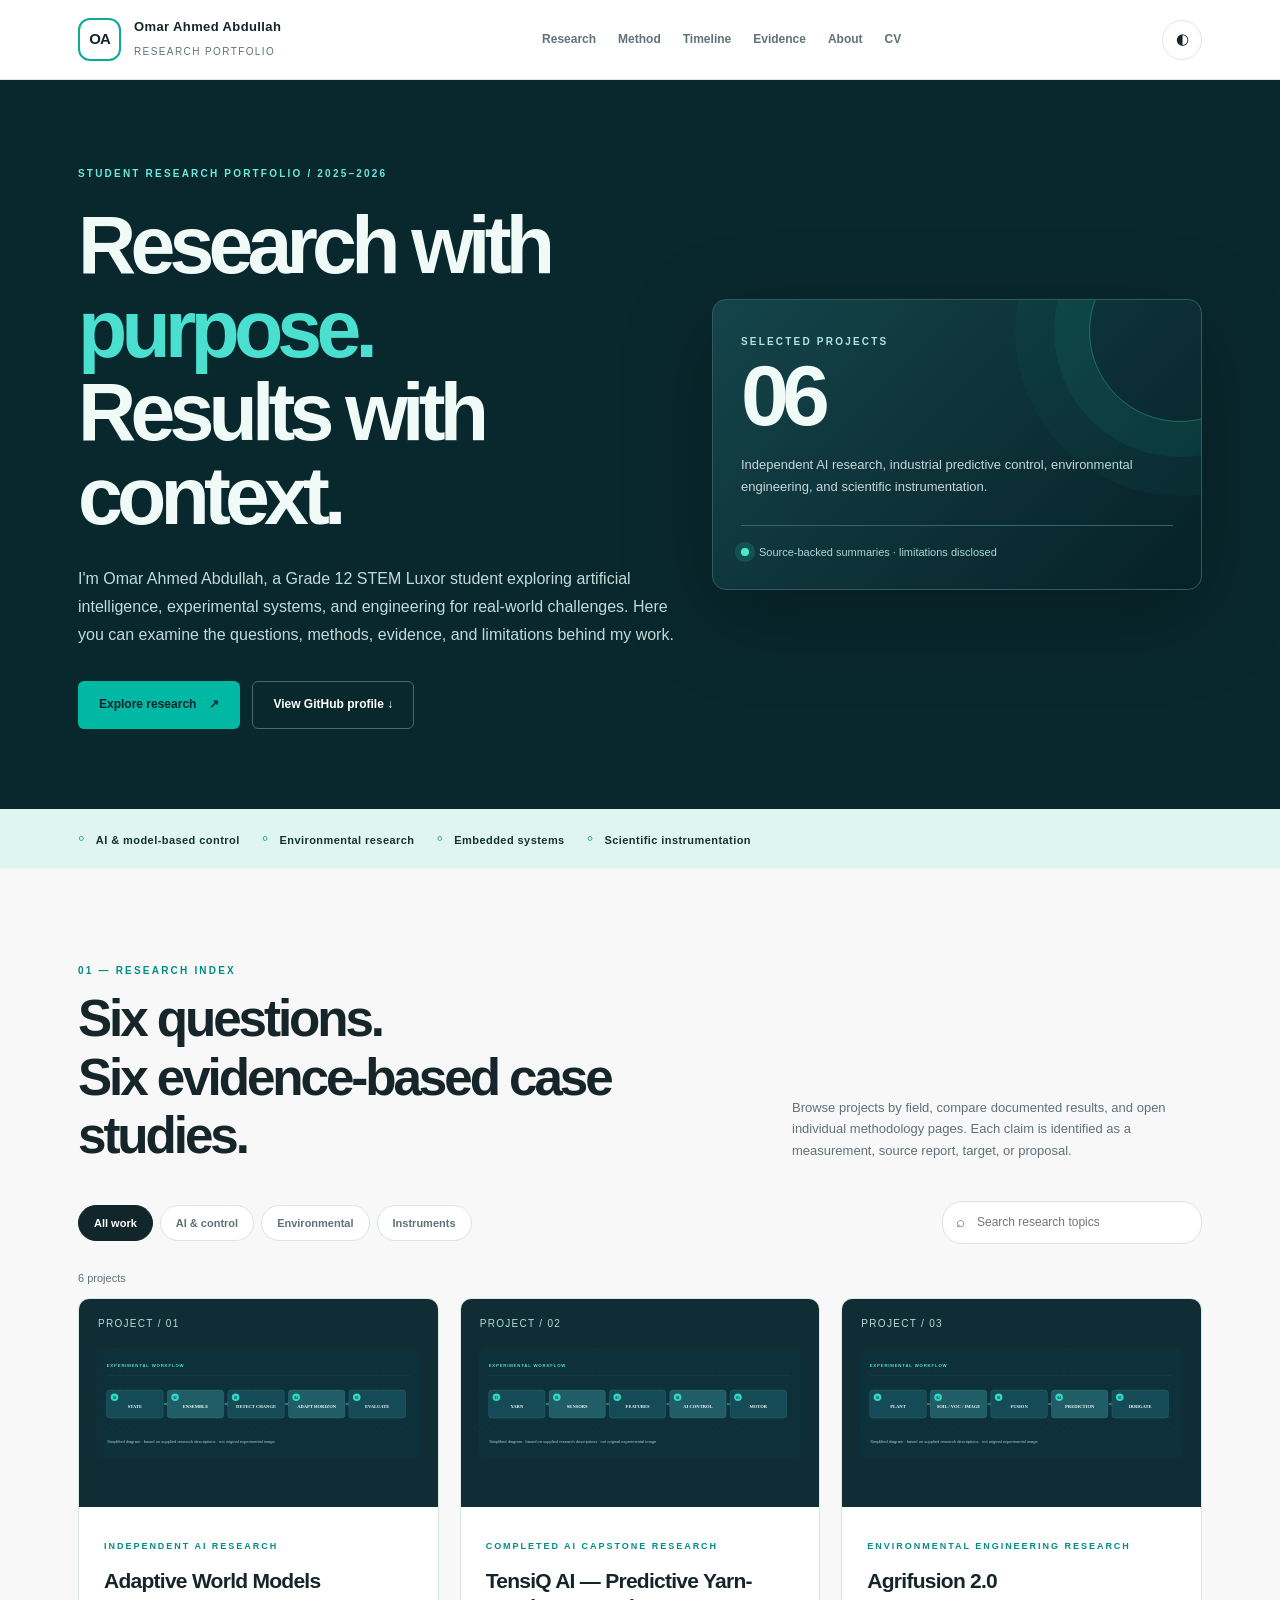
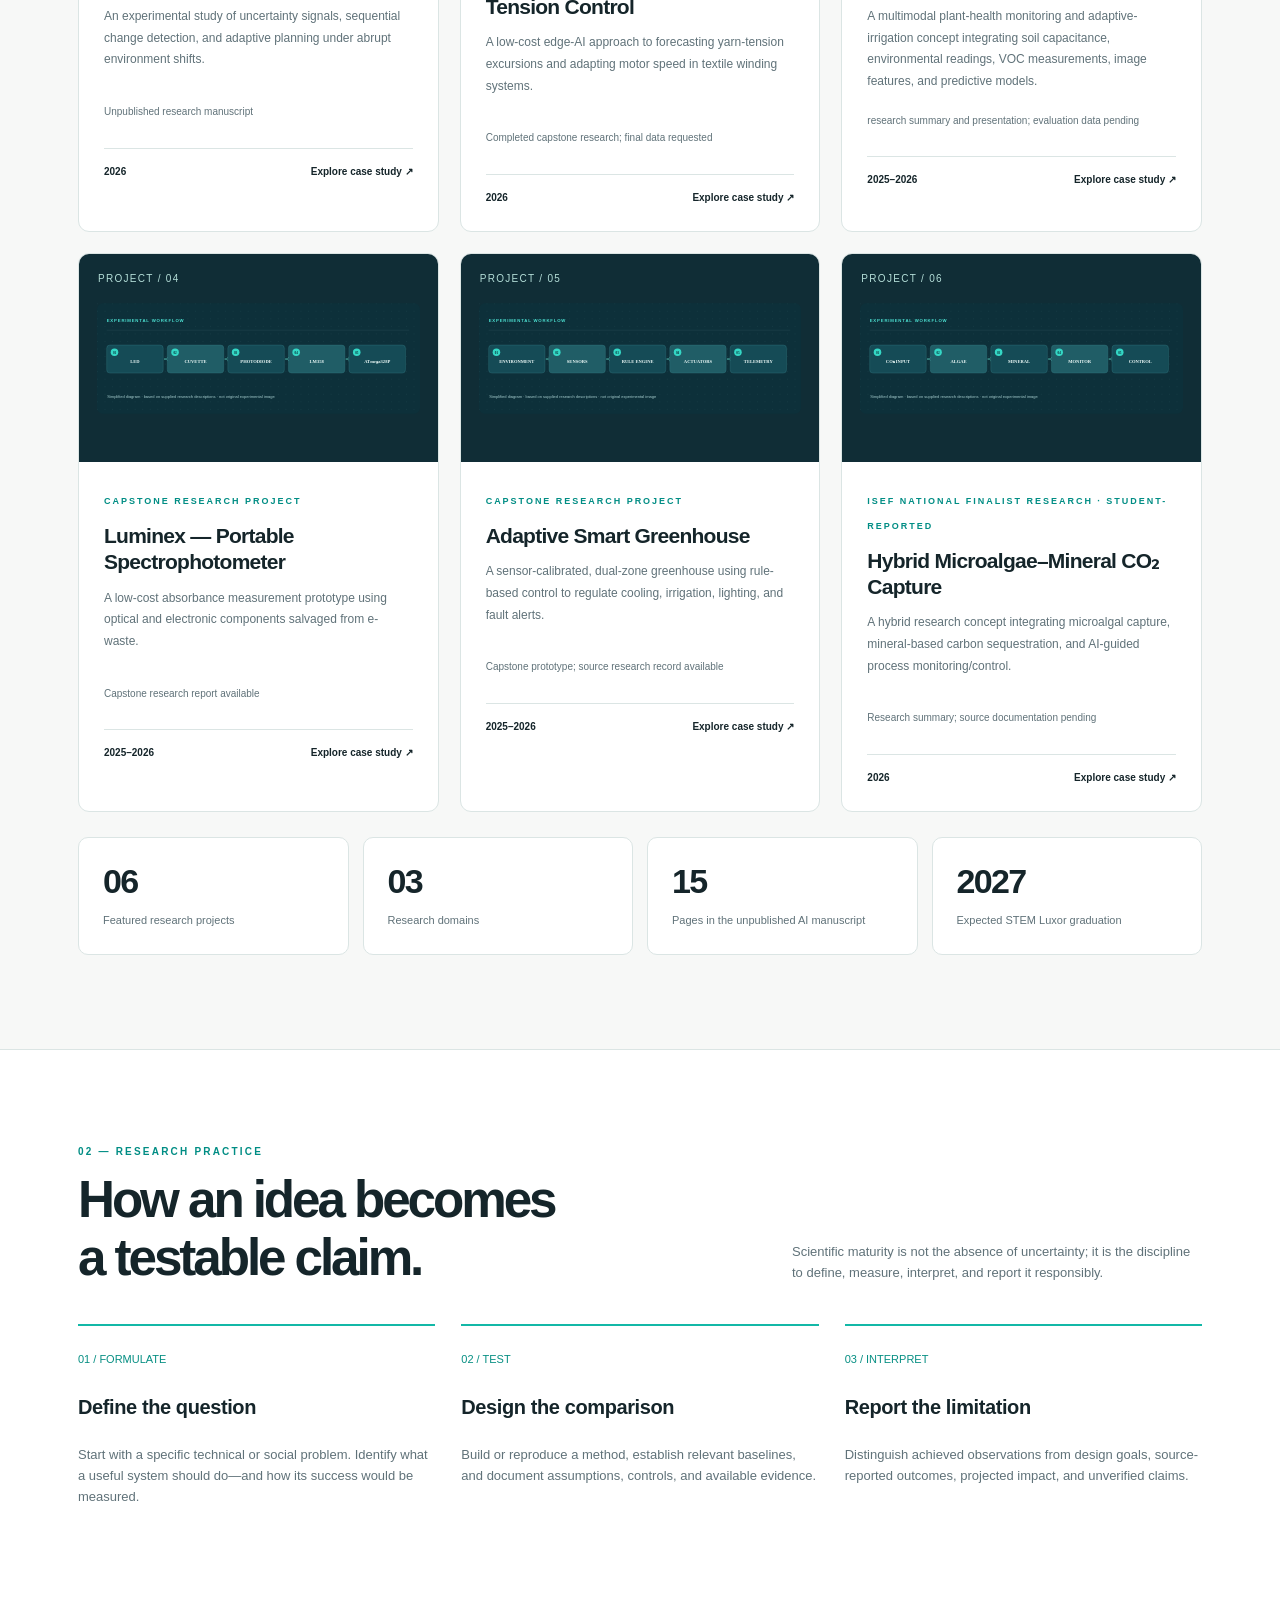
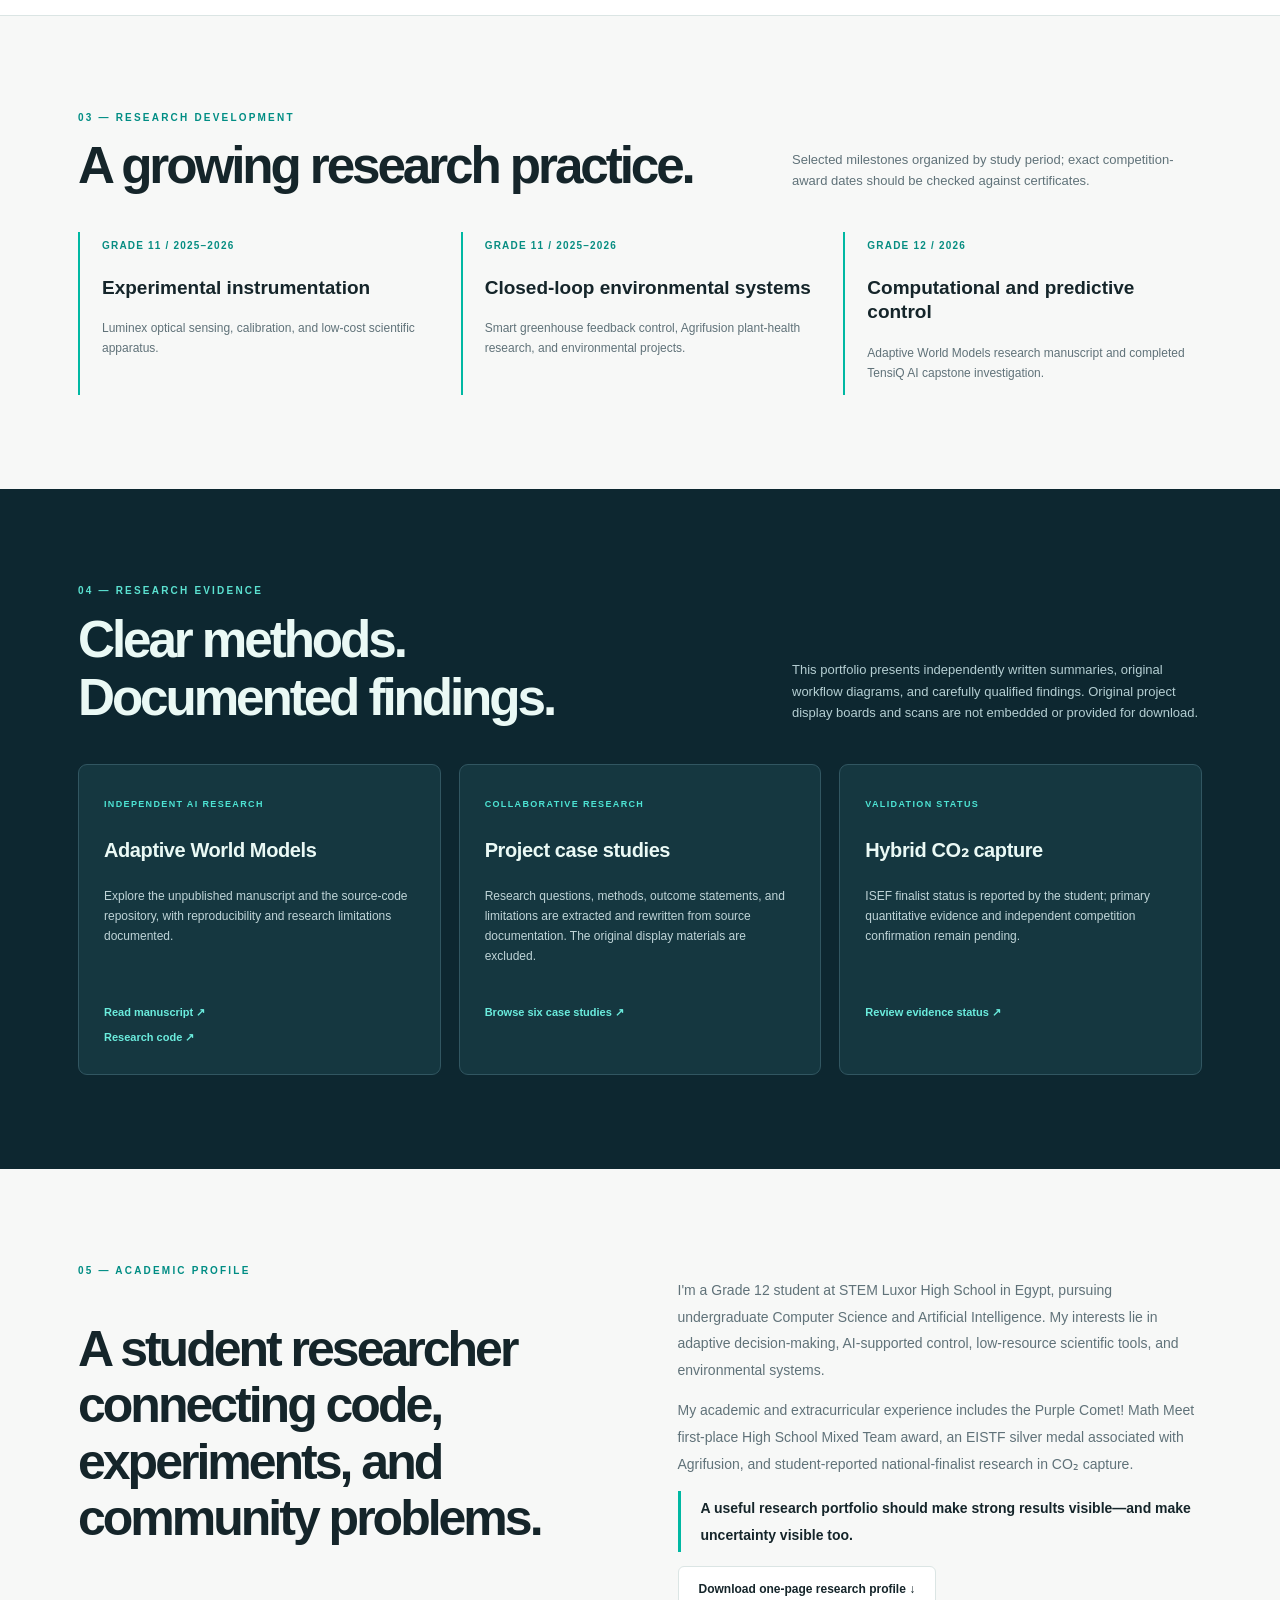
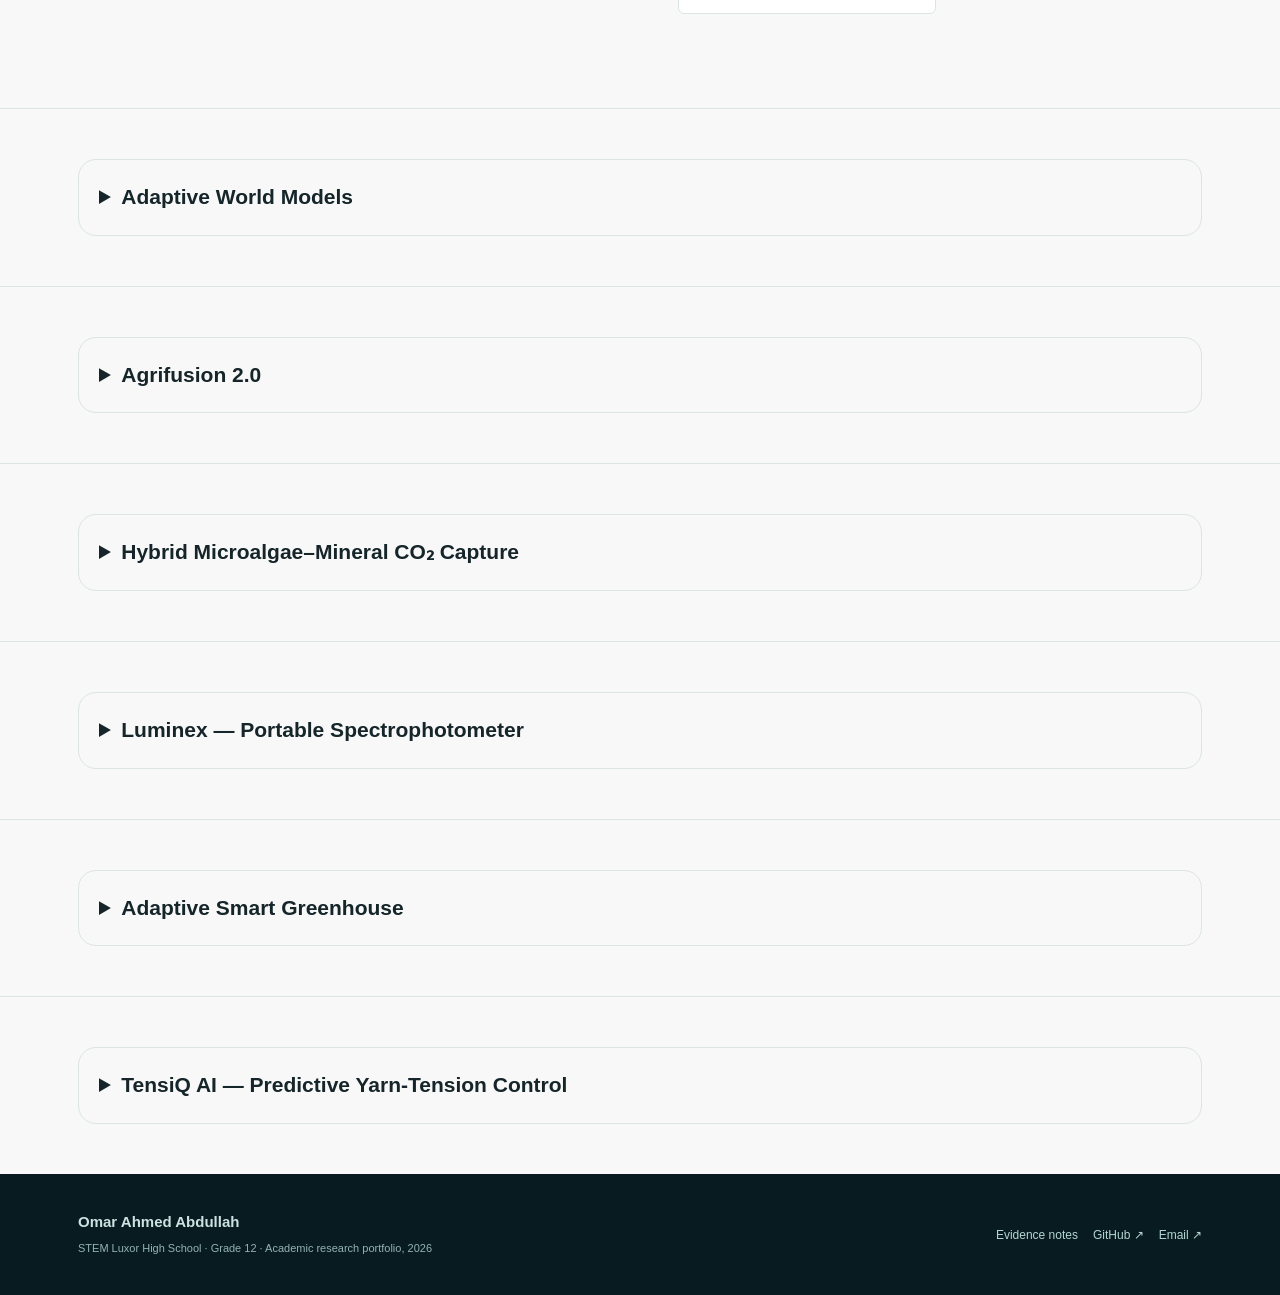
==== commit a824d179: "Connect live research portfolio navigation to printable CV" ====
--- a/index.html
+++ b/index.html
@@ -7,7 +7,7 @@
 @media(max-width:720px){.shell{padding-left:20px;padding-right:20px}.topbar{height:69px}.topbar-inner{position:relative}.mobile-toggle{display:grid}.nav{display:none;position:absolute;left:-20px;right:-20px;top:69px;flex-direction:column;align-items:stretch;gap:0;background:var(--paper);padding:10px 20px 20px;border-bottom:1px solid var(--line)}.nav.show{display:flex}.nav a{padding:10px}.identity strong{font-size:11px}.identity small{font-size:8px}.hero-shell{min-height:unset;display:block;padding-top:65px;padding-bottom:55px}.hero-title{font-size:52px}.hero-side{margin-top:42px}.radar-number{font-size:60px}.section{padding-top:68px;padding-bottom:68px}.section-head{display:block}.section-head p{margin-top:14px}.grid,.method-grid,.timeline-list,.evidence-cards,.metrics-row,.about-grid{grid-template-columns:1fr}.search-field{width:100%}.research-toolbar{align-items:stretch}.project-layout{display:block}.aside{margin-top:30px}.outcome-grid{grid-template-columns:1fr 1fr}.barline{grid-template-columns:105px 1fr 45px}.footer-grid{display:block}.footer .links{margin-top:15px}.footer a{margin-left:0;margin-right:15px}.subhero{padding:45px 0}.subhero h1{font-size:43px}}
 @media(prefers-reduced-motion:reduce){html{scroll-behavior:auto}*,*:before,*:after{transition:none!important;animation:none!important}}
 
-.offline-project{scroll-margin-top:90px;padding:50px 0;border-top:1px solid var(--line)}.offline-project details{border:1px solid var(--line);border-radius:18px;padding:20px}.offline-project summary{font-size:21px;font-weight:700;cursor:pointer}</style></head><body id="top"><a class="skip" href="#main">Skip to content</a><header class="topbar"><div class="topbar-inner shell"><a class="identity" href="#top"><span class="identity-mark">OA</span><span><strong>Omar Ahmed Abdullah</strong><small>Research portfolio</small></span></a><nav aria-label="Main navigation" class="nav"><a href="#research">Research</a><a href="#method">Method</a><a href="#timeline">Timeline</a><a href="#evidence">Evidence</a><a href="#about">About</a></nav><div class="tools"><button aria-label="Switch color theme" class="round-btn" data-theme-toggle="" title="Color theme">◐</button><button aria-expanded="false" aria-label="Open navigation" class="round-btn mobile-toggle" data-menu-toggle="">☰</button></div></div></header><main id="main"><section class="hero"><div class="shell hero-shell"><div><span class="eyebrow" style="color:#6be9db">STUDENT RESEARCH PORTFOLIO / 2025–2026</span><h1 class="hero-title">Research with <em>purpose.</em><br/>Results with context.</h1><p class="hero-desc">I'm Omar Ahmed Abdullah, a Grade 12 STEM Luxor student exploring artificial intelligence, experimental systems, and engineering for real-world challenges. Here you can examine the questions, methods, evidence, and limitations behind my work.</p><div class="hero-actions"><a class="btn btn-teal" href="#research">Explore research <span>↗</span></a><a class="btn btn-dark-line" href="https://github.com/omarahmed202008-bot" title="Full website resources included in ZIP">View research profile ↓</a></div></div><aside aria-label="Portfolio overview" class="hero-side"><span class="eyebrow" style="color:#b2e5e0">SELECTED PROJECTS</span><div class="radar-number">06</div><p>Independent AI research, industrial predictive control, environmental engineering, and scientific instrumentation.</p><div class="hero-signal"><span class="pulse"></span>Source-backed summaries · limitations disclosed</div></aside></div></section><div class="microstrip"><div class="shell microstrip-inner"><span>AI &amp; model-based control</span><span>Environmental research</span><span>Embedded systems</span><span>Scientific instrumentation</span></div></div>
+.offline-project{scroll-margin-top:90px;padding:50px 0;border-top:1px solid var(--line)}.offline-project details{border:1px solid var(--line);border-radius:18px;padding:20px}.offline-project summary{font-size:21px;font-weight:700;cursor:pointer}</style></head><body id="top"><a class="skip" href="#main">Skip to content</a><header class="topbar"><div class="topbar-inner shell"><a class="identity" href="#top"><span class="identity-mark">OA</span><span><strong>Omar Ahmed Abdullah</strong><small>Research portfolio</small></span></a><nav aria-label="Main navigation" class="nav"><a href="#research">Research</a><a href="#method">Method</a><a href="#timeline">Timeline</a><a href="#evidence">Evidence</a><a href="#about">About</a><a href="cv.html">CV</a></nav><div class="tools"><button aria-label="Switch color theme" class="round-btn" data-theme-toggle="" title="Color theme">◐</button><button aria-expanded="false" aria-label="Open navigation" class="round-btn mobile-toggle" data-menu-toggle="">☰</button></div></div></header><main id="main"><section class="hero"><div class="shell hero-shell"><div><span class="eyebrow" style="color:#6be9db">STUDENT RESEARCH PORTFOLIO / 2025–2026</span><h1 class="hero-title">Research with <em>purpose.</em><br/>Results with context.</h1><p class="hero-desc">I'm Omar Ahmed Abdullah, a Grade 12 STEM Luxor student exploring artificial intelligence, experimental systems, and engineering for real-world challenges. Here you can examine the questions, methods, evidence, and limitations behind my work.</p><div class="hero-actions"><a class="btn btn-teal" href="#research">Explore research <span>↗</span></a><a class="btn btn-dark-line" href="https://github.com/omarahmed202008-bot" title="Full website resources included in ZIP">View GitHub profile ↓</a></div></div><aside aria-label="Portfolio overview" class="hero-side"><span class="eyebrow" style="color:#b2e5e0">SELECTED PROJECTS</span><div class="radar-number">06</div><p>Independent AI research, industrial predictive control, environmental engineering, and scientific instrumentation.</p><div class="hero-signal"><span class="pulse"></span>Source-backed summaries · limitations disclosed</div></aside></div></section><div class="microstrip"><div class="shell microstrip-inner"><span>AI &amp; model-based control</span><span>Environmental research</span><span>Embedded systems</span><span>Scientific instrumentation</span></div></div>
 <section class="section shell" id="research"><div class="section-head"><div><div class="eyebrow">01 — Research index</div><h2>Six questions.<br/>Six evidence-based case studies.</h2></div><p>Browse projects by field, compare documented results, and open individual methodology pages. Each claim is identified as a measurement, source report, target, or proposal.</p></div><div class="research-toolbar"><div aria-label="Filter by research area" class="filterbar" role="group"><button aria-pressed="true" class="filter-btn active" data-filter="all">All work</button><button aria-pressed="false" class="filter-btn" data-filter="AI">AI &amp; control</button><button aria-pressed="false" class="filter-btn" data-filter="ENVIRONMENT">Environmental</button><button aria-pressed="false" class="filter-btn" data-filter="INSTRUMENTATION">Instruments</button></div><label class="search-field">⌕<input aria-label="Search research projects" data-search="" placeholder="Search research topics" type="search"/></label></div><p data-result-count="" style="font-size:11px;color:var(--muted)">6 projects</p><div class="grid"><article class="project-card" data-category="AI" data-search="Adaptive World Models AI &amp; MODEL-BASED CONTROL An experimental study of uncertainty signals, sequential change detection, and adaptive planning under abrupt environment shifts."><a aria-label="Read project: Adaptive World Models" class="card-art" href="#offline-adaptive-world-models"><span class="card-index">PROJECT / 01</span><img alt="Conceptual diagram for Adaptive World Models" loading="lazy" src="[data-uri]"/></a><div class="card-body"><span class="eyebrow">INDEPENDENT AI RESEARCH</span><h3><a href="#offline-adaptive-world-models">Adaptive World Models</a></h3><p>An experimental study of uncertainty signals, sequential change detection, and adaptive planning under abrupt environment shifts.</p><div class="card-status">Unpublished research manuscript</div><div class="card-foot"><span>2026</span><a href="#offline-adaptive-world-models">Explore case study ↗</a></div></div></article><article class="project-card" data-category="AI" data-search="TensiQ AI — Predictive Yarn-Tension Control INDUSTRIAL AI &amp; PREDICTIVE CONTROL A low-cost edge-AI approach to forecasting yarn-tension excursions and adapting motor speed in textile winding systems."><a aria-label="Read project: TensiQ AI — Predictive Yarn-Tension Control" class="card-art" href="#offline-tensiq-ai"><span class="card-index">PROJECT / 02</span><img alt="Conceptual diagram for TensiQ AI — Predictive Yarn-Tension Control" loading="lazy" src="[data-uri]"/></a><div class="card-body"><span class="eyebrow">COMPLETED AI CAPSTONE RESEARCH</span><h3><a href="#offline-tensiq-ai">TensiQ AI — Predictive Yarn-Tension Control</a></h3><p>A low-cost edge-AI approach to forecasting yarn-tension excursions and adapting motor speed in textile winding systems.</p><div class="card-status">Completed capstone research; final data requested</div><div class="card-foot"><span>2026</span><a href="#offline-tensiq-ai">Explore case study ↗</a></div></div></article><article class="project-card" data-category="AI ENVIRONMENT" data-search="Agrifusion 2.0 MULTIMODAL AI &amp; PRECISION AGRICULTURE A multimodal plant-health monitoring and adaptive-irrigation concept integrating soil capacitance, environmental readings, VOC measurements, image features, and predictive models."><a aria-label="Read project: Agrifusion 2.0" class="card-art" href="#offline-agrifusion"><span class="card-index">PROJECT / 03</span><img alt="Conceptual diagram for Agrifusion 2.0" loading="lazy" src="[data-uri]"/></a><div class="card-body"><span class="eyebrow">ENVIRONMENTAL ENGINEERING RESEARCH</span><h3><a href="#offline-agrifusion">Agrifusion 2.0</a></h3><p>A multimodal plant-health monitoring and adaptive-irrigation concept integrating soil capacitance, environmental readings, VOC measurements, image features, and predictive models.</p><div class="card-status">research summary and presentation; evaluation data pending</div><div class="card-foot"><span>2025–2026</span><a href="#offline-agrifusion">Explore case study ↗</a></div></div></article><article class="project-card" data-category="INSTRUMENTATION" data-search="Luminex — Portable Spectrophotometer OPTICAL INSTRUMENTATION &amp; E-WASTE A low-cost absorbance measurement prototype using optical and electronic components salvaged from e-waste."><a aria-label="Read project: Luminex — Portable Spectrophotometer" class="card-art" href="#offline-luminex"><span class="card-index">PROJECT / 04</span><img alt="Conceptual diagram for Luminex — Portable Spectrophotometer" loading="lazy" src="[data-uri]"/></a><div class="card-body"><span class="eyebrow">CAPSTONE RESEARCH PROJECT</span><h3><a href="#offline-luminex">Luminex — Portable Spectrophotometer</a></h3><p>A low-cost absorbance measurement prototype using optical and electronic components salvaged from e-waste.</p><div class="card-status">Capstone research report available</div><div class="card-foot"><span>2025–2026</span><a href="#offline-luminex">Explore case study ↗</a></div></div></article><article class="project-card" data-category="ENVIRONMENT" data-search="Adaptive Smart Greenhouse IOT &amp; CLOSED-LOOP AUTOMATION A sensor-calibrated, dual-zone greenhouse using rule-based control to regulate cooling, irrigation, lighting, and fault alerts."><a aria-label="Read project: Adaptive Smart Greenhouse" class="card-art" href="#offline-smart-greenhouse"><span class="card-index">PROJECT / 05</span><img alt="Conceptual diagram for Adaptive Smart Greenhouse" loading="lazy" src="[data-uri]"/></a><div class="card-body"><span class="eyebrow">CAPSTONE RESEARCH PROJECT</span><h3><a href="#offline-smart-greenhouse">Adaptive Smart Greenhouse</a></h3><p>A sensor-calibrated, dual-zone greenhouse using rule-based control to regulate cooling, irrigation, lighting, and fault alerts.</p><div class="card-status">Capstone prototype; source research record available</div><div class="card-foot"><span>2025–2026</span><a href="#offline-smart-greenhouse">Explore case study ↗</a></div></div></article><article class="project-card" data-category="AI ENVIRONMENT" data-search="Hybrid Microalgae–Mineral CO₂ Capture AI &amp; ENVIRONMENTAL SYSTEMS A hybrid research concept integrating microalgal capture, mineral-based carbon sequestration, and AI-guided process monitoring/control."><a aria-label="Read project: Hybrid Microalgae–Mineral CO₂ Capture" class="card-art" href="#offline-co2-capture"><span class="card-index">PROJECT / 06</span><img alt="Conceptual diagram for Hybrid Microalgae–Mineral CO₂ Capture" loading="lazy" src="[data-uri]"/></a><div class="card-body"><span class="eyebrow">ISEF NATIONAL FINALIST RESEARCH · STUDENT-REPORTED</span><h3><a href="#offline-co2-capture">Hybrid Microalgae–Mineral CO₂ Capture</a></h3><p>A hybrid research concept integrating microalgal capture, mineral-based carbon sequestration, and AI-guided process monitoring/control.</p><div class="card-status">Research summary; source documentation pending</div><div class="card-foot"><span>2026</span><a href="#offline-co2-capture">Explore case study ↗</a></div></div></article></div><p class="empty-state" data-empty="" hidden="">No projects match your search. Try another keyword or filter.</p><div class="metrics-row"><div class="metric"><strong>06</strong><p>Featured research projects</p></div><div class="metric"><strong>03</strong><p>Research domains</p></div><div class="metric"><strong>15</strong><p>Pages in the unpublished AI manuscript</p></div><div class="metric"><strong>2027</strong><p>Expected STEM Luxor graduation</p></div></div></section>
 <section class="section method-section" id="method"><div class="shell"><div class="section-head"><div><div class="eyebrow">02 — Research practice</div><h2>How an idea becomes<br/>a testable claim.</h2></div><p>Scientific maturity is not the absence of uncertainty; it is the discipline to define, measure, interpret, and report it responsibly.</p></div><div class="method-grid"><article><span class="method-n">01 / FORMULATE</span><h3>Define the question</h3><p>Start with a specific technical or social problem. Identify what a useful system should do—and how its success would be measured.</p></article><article><span class="method-n">02 / TEST</span><h3>Design the comparison</h3><p>Build or reproduce a method, establish relevant baselines, and document assumptions, controls, and available evidence.</p></article><article><span class="method-n">03 / INTERPRET</span><h3>Report the limitation</h3><p>Distinguish achieved observations from design goals, source-reported outcomes, projected impact, and unverified claims.</p></article></div></div></section>
 <section class="section shell" id="timeline"><div class="section-head"><div><div class="eyebrow">03 — Research development</div><h2>A growing research practice.</h2></div><p>Selected milestones organized by study period; exact competition-award dates should be checked against certificates.</p></div><div class="timeline-list"><article><small>GRADE 11 / 2025–2026</small><h3>Experimental instrumentation</h3><p>Luminex optical sensing, calibration, and low-cost scientific apparatus.</p></article><article><small>GRADE 11 / 2025–2026</small><h3>Closed-loop environmental systems</h3><p>Smart greenhouse feedback control, Agrifusion plant-health research, and environmental projects.</p></article><article><small>GRADE 12 / 2026</small><h3>Computational and predictive control</h3><p>Adaptive World Models research manuscript and completed TensiQ AI capstone investigation.</p></article></div></section>
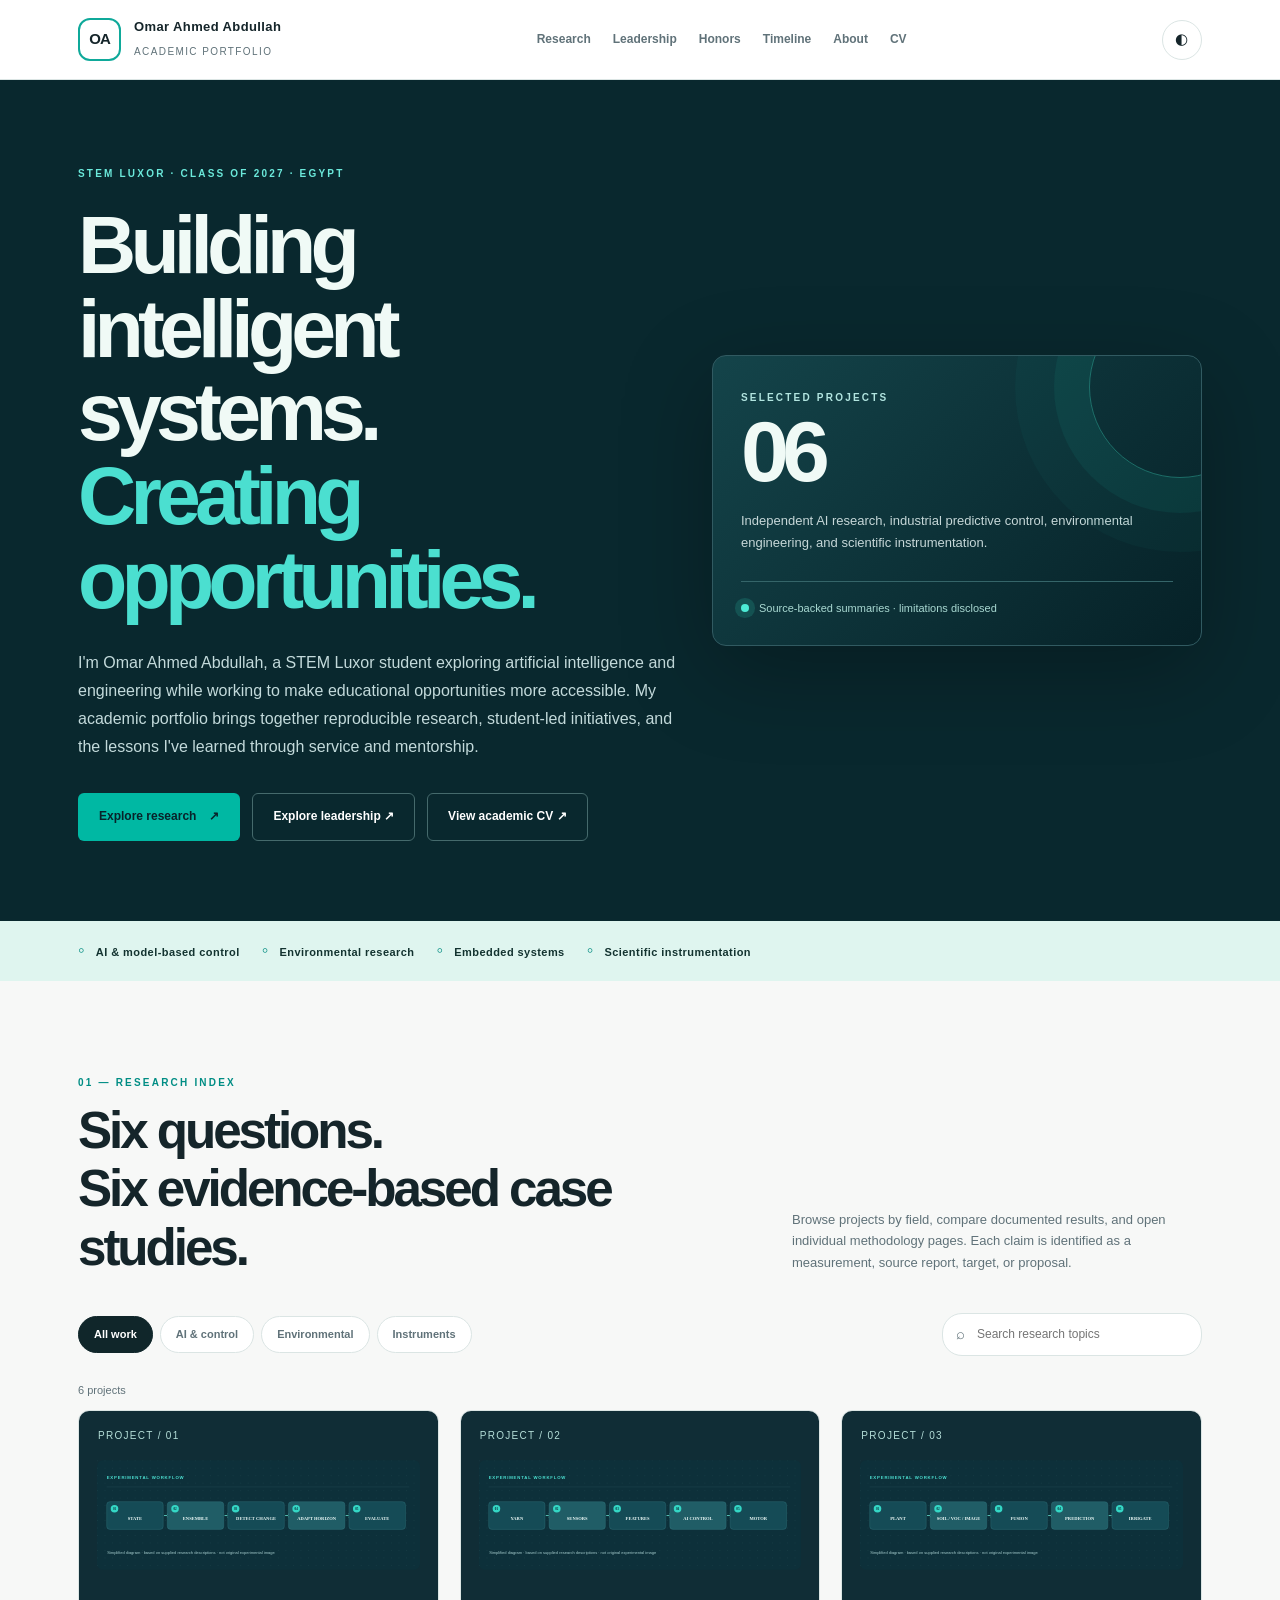
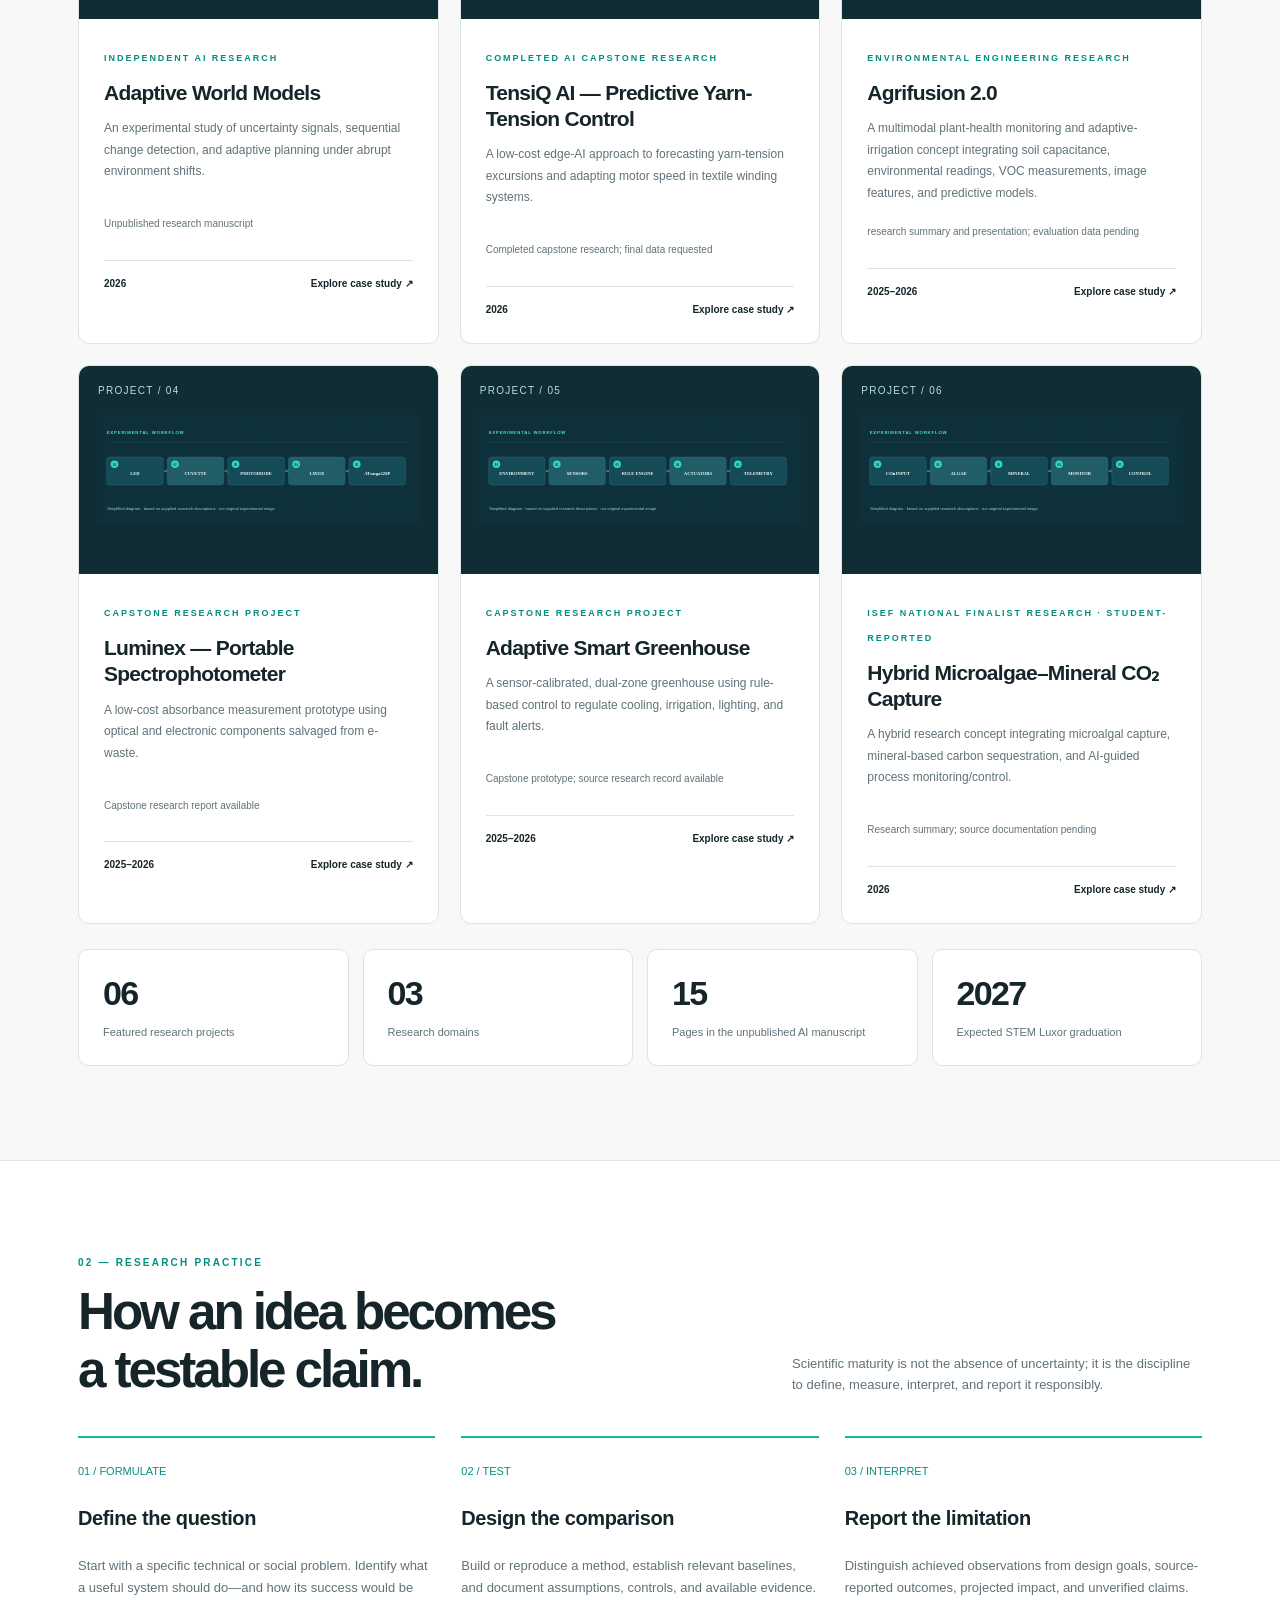
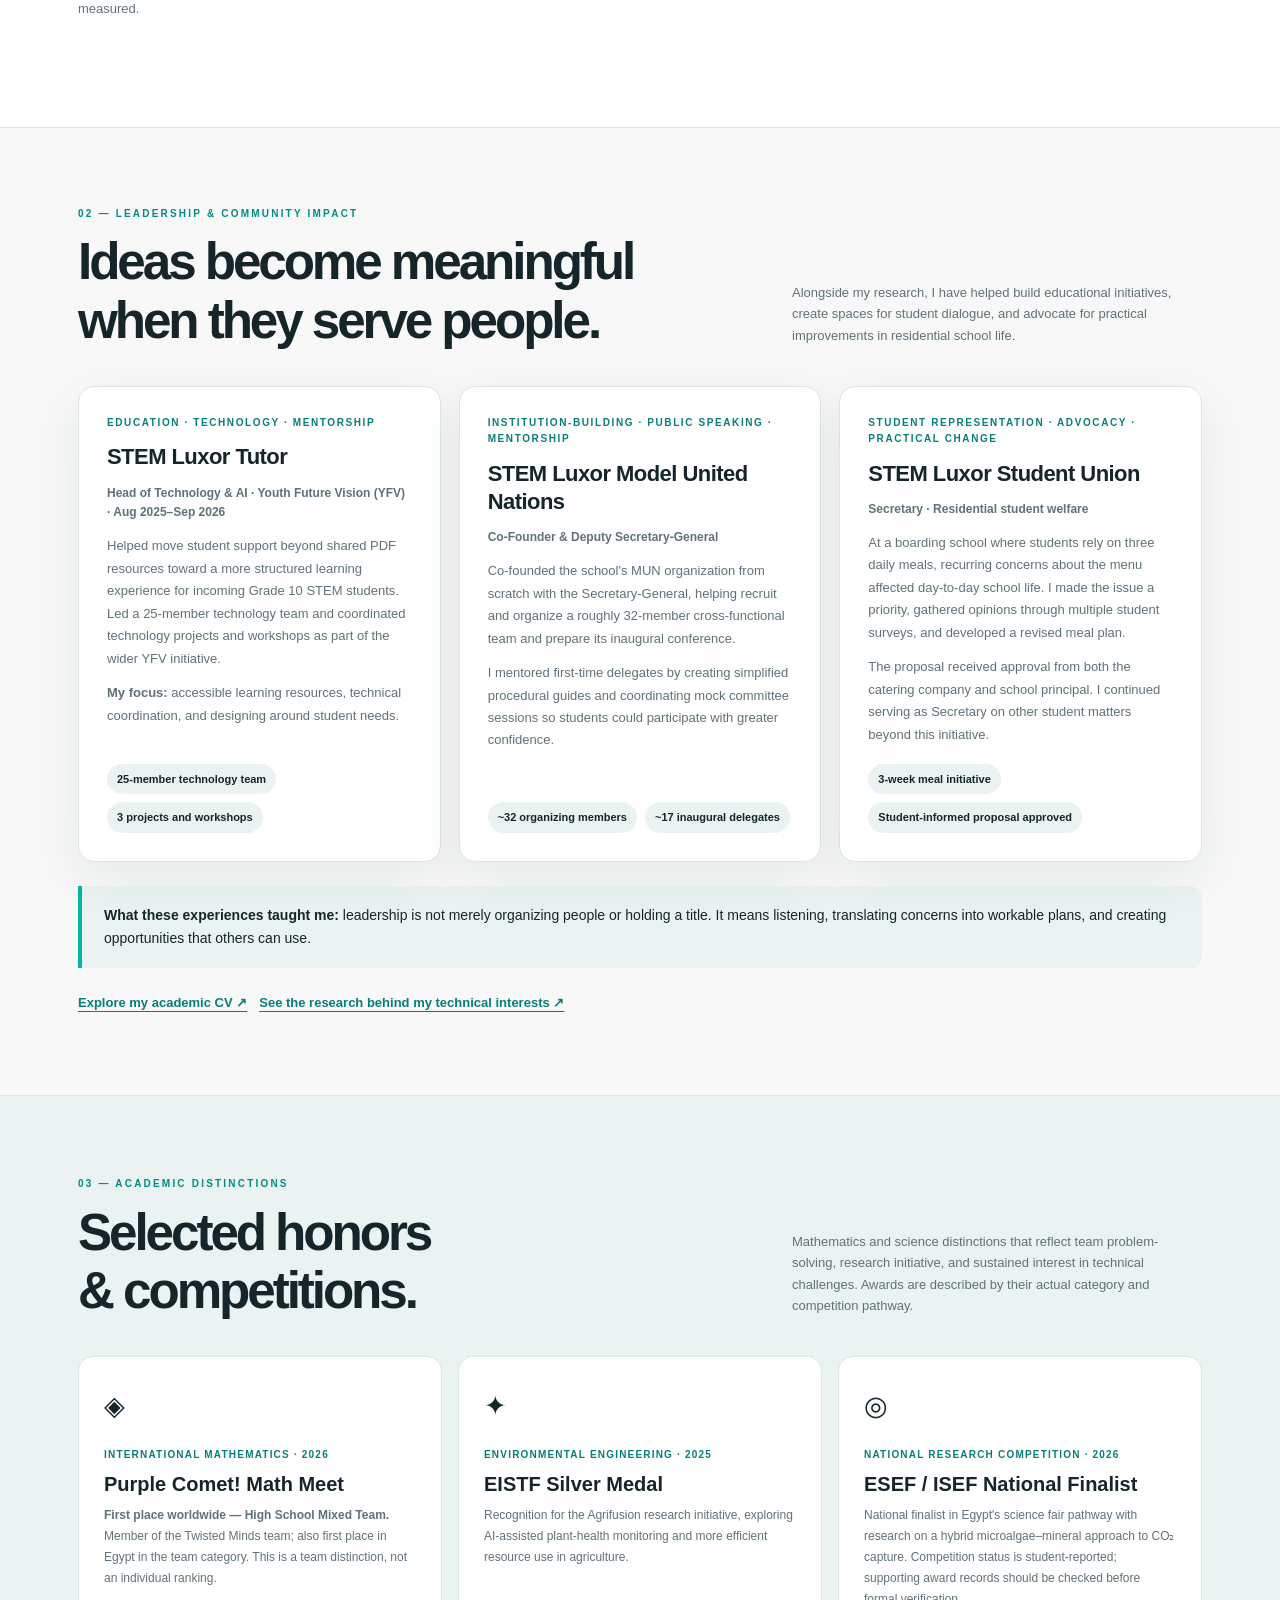
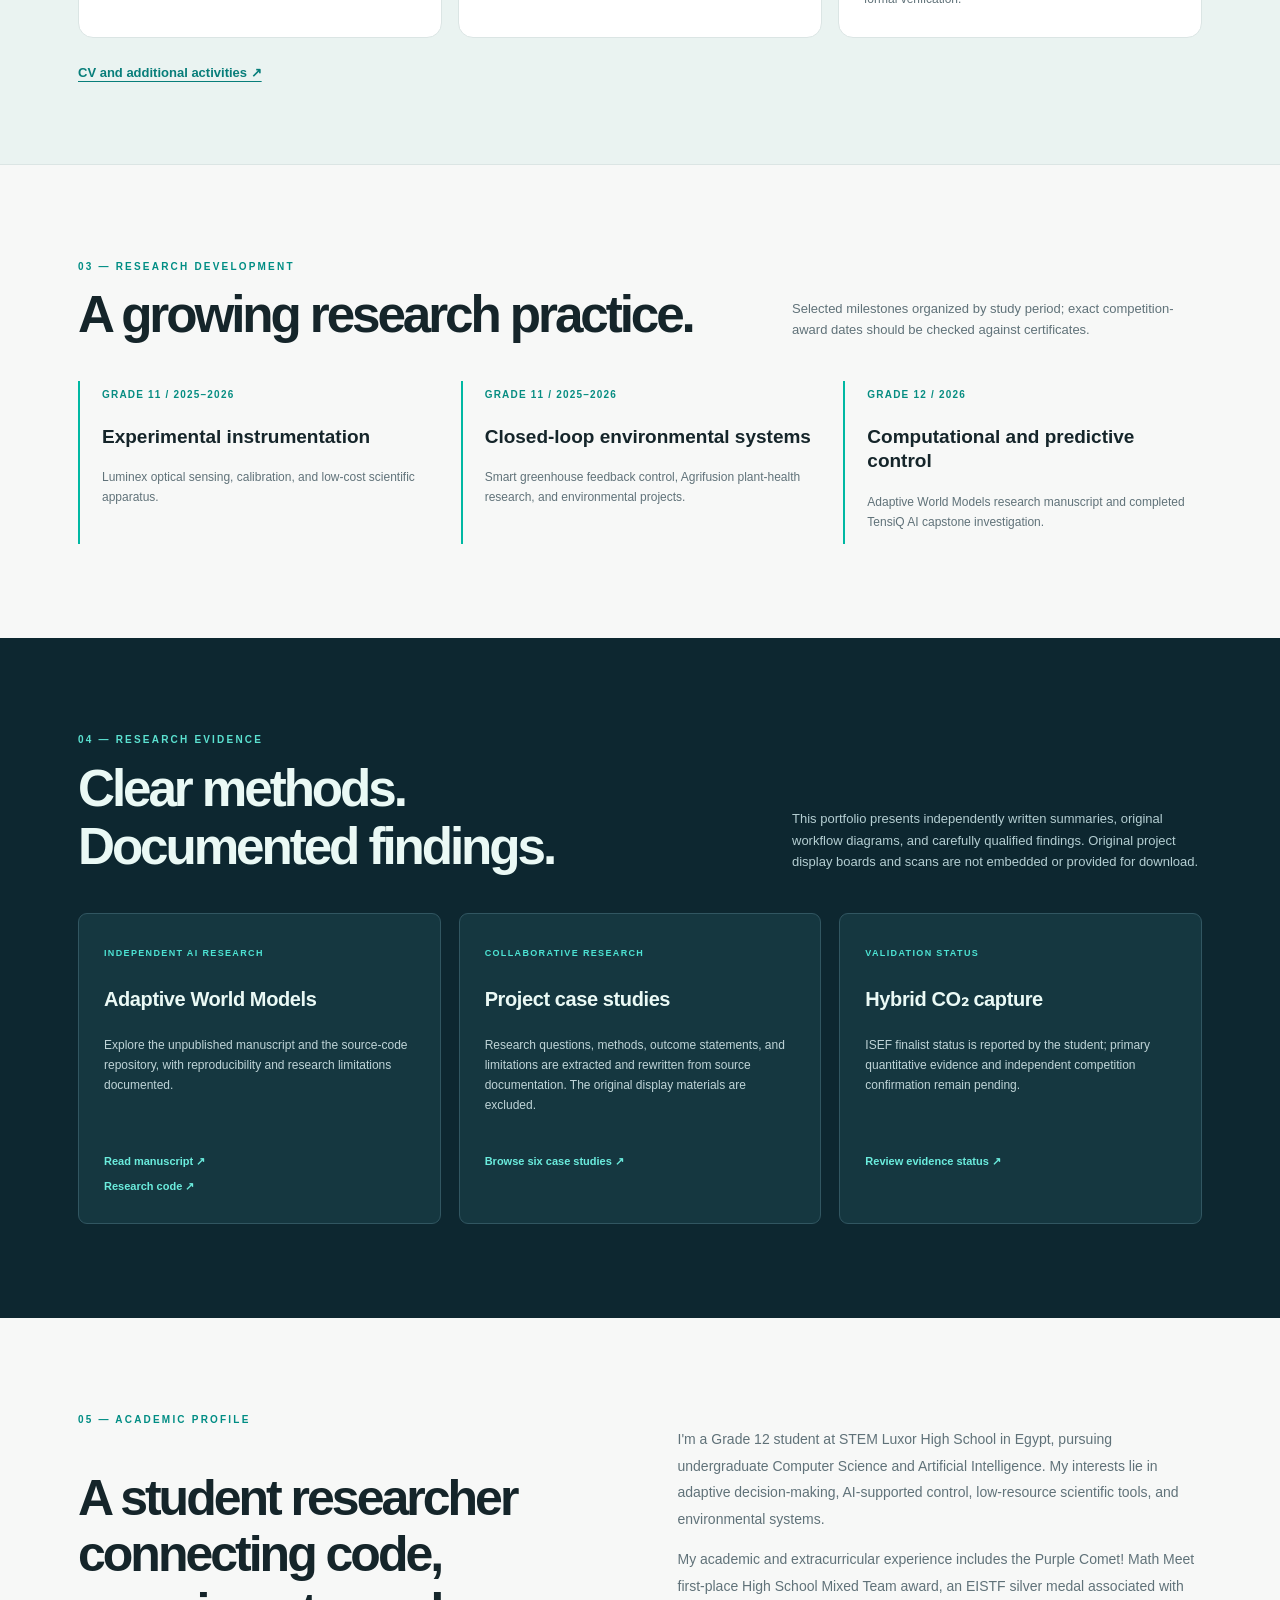
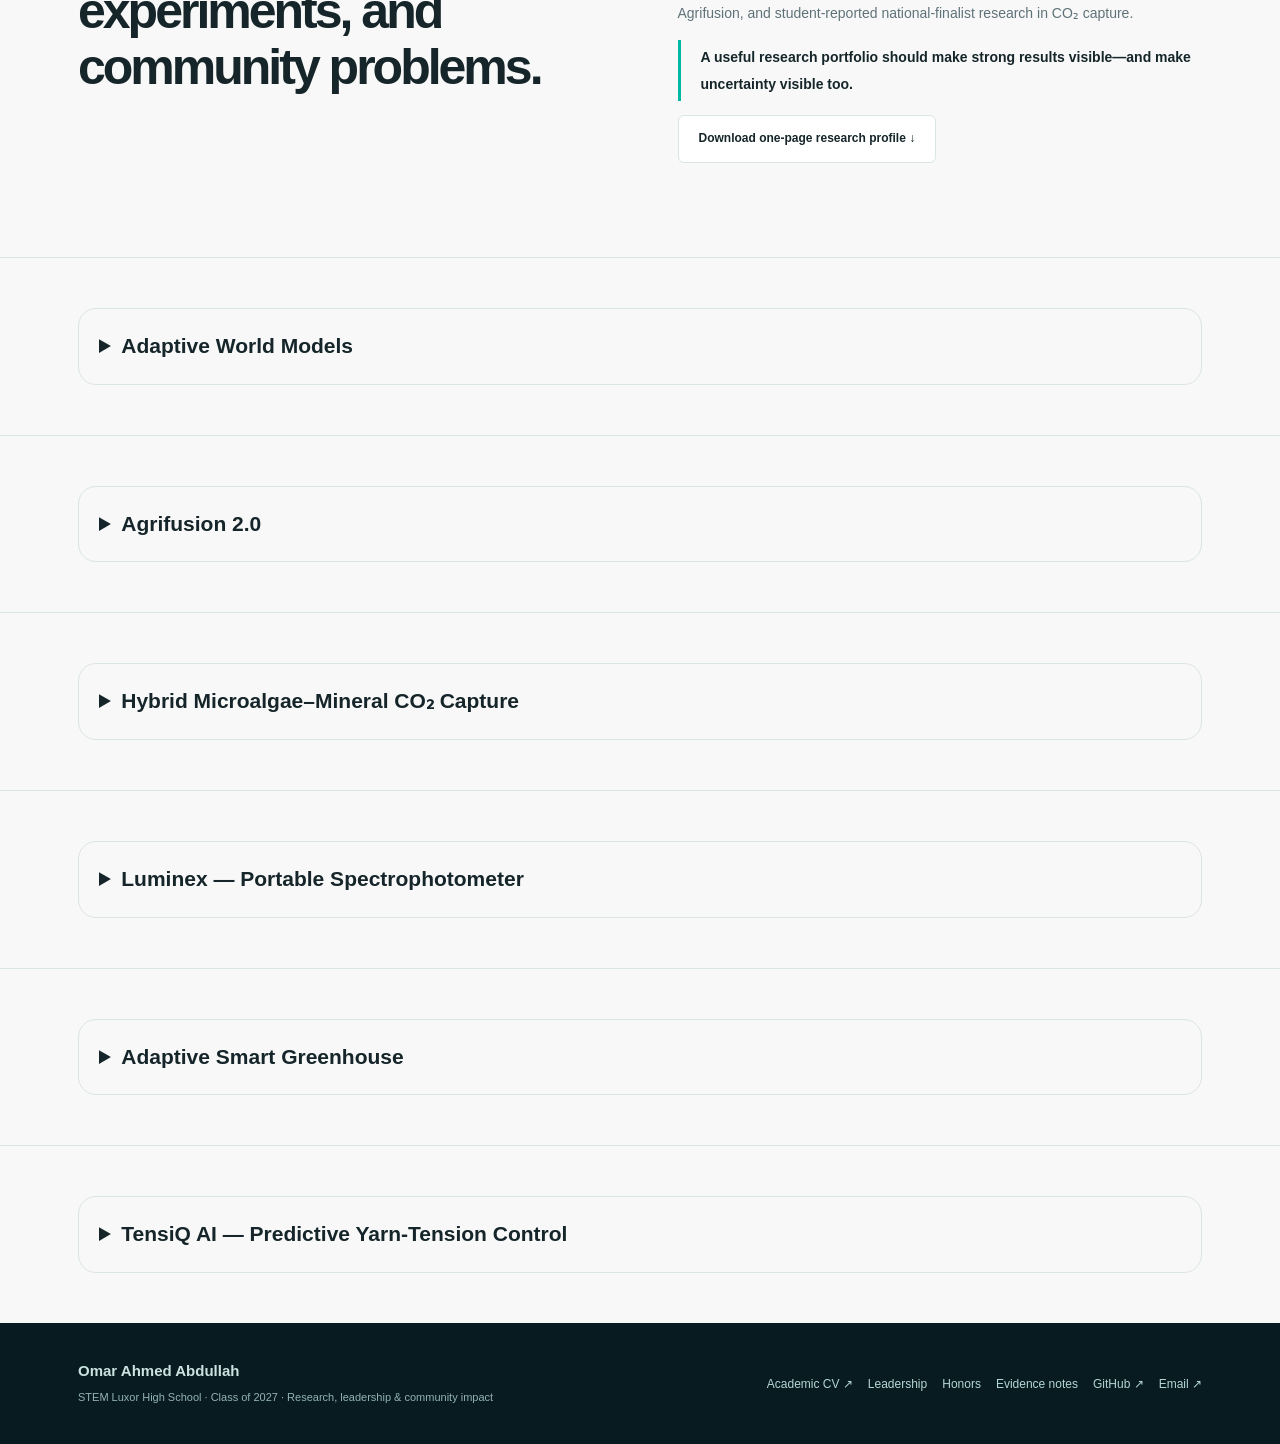
==== commit 81a3a309: "Expand academic portfolio with student leadership, community impact, and honors" ====
--- a/index.html
+++ b/index.html
@@ -1,5 +1,5 @@
 <!DOCTYPE html>
-<html lang="en"><head><meta charset="utf-8"/><meta content="width=device-width, initial-scale=1" name="viewport"/><meta content="Independent and collaborative student research in AI, engineering and scientific instrumentation." name="description"/><meta content="#0c2d34" name="theme-color"/><title>Research Portfolio | Omar Ahmed Abdullah</title><style>
+<html lang="en"><head><meta charset="utf-8"/><meta content="width=device-width, initial-scale=1" name="viewport"/><meta content="Academic portfolio of Omar Ahmed Abdullah: AI and engineering research, student leadership, awards, and community service at STEM Luxor High School." name="description"/><meta content="#0c2d34" name="theme-color"/><title>Omar Ahmed Abdullah | Research, Leadership & Community Impact</title><style>
 :root{color-scheme:light;--bg:#f7f8f7;--ink:#15252a;--deep:#10262a;--muted:#607279;--teal:#00b8a3;--teal2:#087e7a;--paper:#fff;--line:#dbe5e4;--chip:#eaf3f1;--hero:#09282e;--shell:1200px;--shadow:0 16px 52px rgba(15,49,54,.07)}
 [data-theme="dark"]{color-scheme:dark;--bg:#0d181c;--ink:#f0f8f6;--deep:#e9f5f2;--muted:#a4b8ba;--paper:#15282d;--line:#355158;--chip:#183b40;--hero:#07161a;--shadow:0 16px 52px rgba(0,0,0,.15)}
 *{box-sizing:border-box}html{scroll-behavior:smooth}body{margin:0;background:var(--bg);color:var(--ink);font:15px/1.65 Inter,'Segoe UI',Arial,sans-serif;-webkit-font-smoothing:antialiased}a{color:inherit;text-decoration:none}a:hover{color:#058c80}button,input{font:inherit}button{cursor:pointer}img{max-width:100%}a:focus-visible,button:focus-visible,input:focus-visible{outline:3px solid #29bbae;outline-offset:3px}.shell{max-width:var(--shell);margin:auto;padding-left:38px;padding-right:38px}.skip{position:absolute;top:-120px;left:16px;background:white;color:#101818;padding:10px 20px;z-index:99}.skip:focus{top:8px}.topbar{height:80px;border-bottom:1px solid var(--line);background:var(--paper);position:sticky;top:0;z-index:90}.topbar-inner{height:100%;display:flex;align-items:center;justify-content:space-between;gap:22px}.identity{display:flex;align-items:center;gap:13px}.identity-mark{width:43px;height:43px;border:2px solid #0fa99a;border-radius:12px;display:grid;place-items:center;color:var(--ink);font-size:15px;font-weight:800;letter-spacing:-1px}.identity strong{font-size:13px;letter-spacing:.03em;display:block}.identity small{color:var(--muted);font-size:10px;letter-spacing:.14em;text-transform:uppercase}.nav{display:flex;gap:22px;align-items:center}.nav a{font-size:12px;font-weight:650;color:var(--muted)}.nav a:hover{color:var(--ink)}.tools{display:flex;align-items:center;gap:8px}.round-btn{width:40px;height:40px;border-radius:50%;display:grid;place-items:center;border:1px solid var(--line);background:var(--paper);color:var(--ink)}.mobile-toggle{display:none}.btn{display:inline-flex;align-items:center;justify-content:center;gap:13px;border-radius:6px;padding:13px 20px;font-size:12px;font-weight:750;white-space:nowrap;border:1px solid transparent;transition:transform .18s,background .18s}.btn:hover{transform:translateY(-1px)}.btn-teal{background:var(--teal);color:#08232a}.btn-teal:hover{background:#35dbc9;color:#062d2b}.btn-line{border-color:var(--line);color:var(--ink);background:var(--paper)}.btn-dark-line{border-color:#456a6c;color:white;background:transparent}.btn-dark-line:hover{color:white;border-color:#70bdb5}.eyebrow{font-size:10px;text-transform:uppercase;font-weight:850;letter-spacing:.22em;color:#008d84}.hero{position:relative;background:var(--hero);color:#f0faf6;overflow:hidden}.hero:before{content:'';position:absolute;inset:0;opacity:.22;background-image:linear-gradient(90deg,transparent 49.8%,#5c8b85 50%, transparent 50.3%),linear-gradient(transparent 49.8%,#5c8b85 50%,transparent 50.3%);background-size:56px 56px;mask-image:linear-gradient(to right,transparent 20%,black 95%)}.hero-shell{position:relative;min-height:545px;display:grid;grid-template-columns:1.1fr .9fr;align-items:center;gap:35px;padding-top:80px;padding-bottom:80px}.hero-title{font-size:clamp(50px,6.3vw,85px);font-weight:750;line-height:1.04;letter-spacing:-.072em;margin:19px 0 26px;max-width:760px}.hero-title em{font-style:normal;color:#4bdfd0}.hero-desc{font-size:16px;line-height:1.75;color:#c3dadb;max-width:600px}.hero-actions{display:flex;gap:12px;flex-wrap:wrap;margin-top:32px}.hero-side{border:1px solid #315a61;box-shadow:0 25px 90px #0004;border-radius:14px;background:linear-gradient(135deg,#14444a,#062127);padding:28px;position:relative;overflow:hidden}.hero-side:before{content:'';position:absolute;width:180px;height:180px;border:1px solid #32bca975;border-radius:50%;right:-70px;top:-60px;box-shadow:0 0 0 35px #24c3b013,0 0 0 74px #24c3b00a}.hero-side h3{font-size:11px;text-transform:uppercase;letter-spacing:.18em;color:#68e5d5}.radar-number{font-size:86px;line-height:1;font-weight:770;letter-spacing:-.08em}.hero-side p{font-size:13px;color:#c6d7d8;margin:16px 0 28px}.hero-signal{display:flex;align-items:center;gap:10px;font-size:11px;border-top:1px solid #356569;padding-top:17px;color:#a9d9d2}.pulse{width:8px;height:8px;border-radius:100%;background:#4cead5;box-shadow:0 0 0 6px #2feac826}.microstrip{background:#dff5ef;color:#133330}.microstrip-inner{display:flex;flex-wrap:wrap;gap:22px;align-items:center;padding-top:15px;padding-bottom:15px;font-size:11px;font-weight:700;letter-spacing:.04em}.microstrip span:before{content:'◦';color:#038c81;margin-right:11px;font-size:18px}.section{padding-top:94px;padding-bottom:94px}.section-head{display:flex;justify-content:space-between;align-items:flex-end;gap:35px;margin-bottom:36px}.section-head h2{font-size:clamp(33px,4vw,52px);line-height:1.14;letter-spacing:-.06em;margin:11px 0 0;max-width:720px}.section-head p{font-size:13px;color:var(--muted);max-width:410px;margin:0 0 4px}.research-toolbar{display:flex;align-items:center;gap:16px;justify-content:space-between;margin-bottom:25px;flex-wrap:wrap}.filterbar{display:flex;flex-wrap:wrap;gap:7px}.filter-btn{background:var(--paper);border:1px solid var(--line);border-radius:20px;padding:8px 15px;color:var(--muted);font-size:11px;font-weight:760}.filter-btn.active{background:var(--deep);color:var(--paper);border-color:var(--deep)}.search-field{display:flex;align-items:center;gap:10px;border:1px solid var(--line);background:var(--paper);padding:8px 13px;border-radius:20px;color:var(--muted);min-width:260px}.search-field input{border:0;background:none;min-width:0;width:100%;outline:none;color:var(--ink);font-size:12px}.grid{display:grid;grid-template-columns:repeat(3,minmax(0,1fr));gap:21px}.project-card{background:var(--paper);border:1px solid var(--line);border-radius:11px;overflow:hidden;transition:transform .2s,box-shadow .2s}.project-card:hover{transform:translateY(-3px);box-shadow:var(--shadow)}.project-card[hidden]{display:none}.card-art{height:208px;background:#102d36;display:flex;align-items:center;justify-content:center;padding:18px;position:relative}.card-art img{width:100%;height:100%;object-fit:contain}.card-index{position:absolute;top:17px;left:19px;color:#b4ded8;font-size:10px;letter-spacing:.13em}.card-body{padding:25px}.card-body .eyebrow{font-size:9px}.card-body h3{font-size:21px;line-height:1.25;letter-spacing:-.035em;margin:11px 0 12px}.card-body p{font-size:12px;color:var(--muted);line-height:1.8;min-height:78px}.card-foot{border-top:1px solid var(--line);margin-top:19px;padding-top:15px;display:flex;justify-content:space-between;gap:9px;font-size:10px;font-weight:760}.card-status{font-size:10px;color:var(--muted);padding:8px 0}.empty-state{padding:36px;text-align:center;border:1px solid var(--line);border-radius:9px}.metrics-row{display:grid;grid-template-columns:repeat(4,1fr);gap:14px;margin-top:25px}.metric{padding:24px;background:var(--paper);border:1px solid var(--line);border-radius:10px}.metric strong{font-size:34px;line-height:1.15;letter-spacing:-.05em}.metric p{color:var(--muted);font-size:11px;margin:10px 0 0}.method-section{background:var(--paper);border-top:1px solid var(--line);border-bottom:1px solid var(--line)}.method-grid{display:grid;grid-template-columns:repeat(3,1fr);gap:26px}.method-grid article{border-top:2px solid #13b8a7;padding-top:20px}.method-grid .method-n{font-size:11px;color:#078f83}.method-grid h3{font-size:20px;letter-spacing:-.02em}.method-grid p{font-size:13px;color:var(--muted)}.timeline-list{display:grid;grid-template-columns:repeat(3,1fr);gap:24px;position:relative}.timeline-list article{border-left:2px solid var(--teal);padding:0 0 0 22px}.timeline-list small{font-size:10px;color:#078d82;font-weight:800;letter-spacing:.12em}.timeline-list h3{font-size:19px;line-height:1.3}.timeline-list p{font-size:12px;color:var(--muted)}.evidence-section{background:#0d2730;color:#eaf9f5}.evidence-section .section-head p{color:#b4ced2}.evidence-cards{display:grid;grid-template-columns:repeat(3,1fr);gap:18px}.evidence-cards article{background:#153740;border:1px solid #315661;border-radius:9px;padding:25px}.evidence-cards small{font-weight:820;letter-spacing:.15em;color:#4de4d4;font-size:9px}.evidence-cards h3{font-size:20px;letter-spacing:-.02em}.evidence-cards p{font-size:12px;color:#bfd4d7;min-height:100px}.evidence-cards a{font-size:11px;font-weight:800;color:#6becdd}.about-grid{display:grid;grid-template-columns:1fr 1fr;gap:75px}.about-grid h2{font-size:clamp(34px,4vw,50px);line-height:1.13;letter-spacing:-.06em}.about-grid p{color:var(--muted);font-size:14px;line-height:1.9}.quote-strip{border-left:3px solid var(--teal);padding:4px 0 4px 20px;color:var(--ink)!important;font-weight:670}.footer{background:#081b21;color:#cbe4e2}.footer-grid{display:flex;align-items:center;justify-content:space-between;gap:30px;padding-top:36px;padding-bottom:36px}.footer small{color:#93b2b6;font-size:11px}.footer a{font-size:12px;margin-left:15px;color:#b4d6d2}.subhero{background:var(--hero);color:white;padding:65px 0 73px}.back{font-size:12px;color:#b3e0dc;font-weight:700}.subhero .eyebrow{color:#60e7d6;margin-top:44px;display:block}.subhero h1{font-size:clamp(39px,5.4vw,72px);line-height:1.05;letter-spacing:-.07em;max-width:950px;margin:12px 0}.subhero .lead{font-size:17px;color:#c4dadd;max-width:760px;margin-top:25px}.submeta{display:flex;flex-wrap:wrap;gap:9px;margin-top:26px}.submeta span{border:1px solid #3a6871;padding:7px 11px;border-radius:5px;font-size:10px}.project-layout{display:grid;grid-template-columns:minmax(0,1.65fr) minmax(260px,.8fr);gap:68px;padding-top:65px;padding-bottom:70px}.p-section{border-bottom:1px solid var(--line);margin-bottom:42px;padding-bottom:42px}.p-section h2{font-size:27px;line-height:1.25;letter-spacing:-.045em;margin:12px 0}.p-section p{color:var(--muted);font-size:14px;line-height:1.9}.p-section ol{padding-left:20px;font-size:13px;line-height:1.8;color:var(--muted)}.p-section li{margin:8px 0}.diagram-wrap{border:1px solid var(--line);border-radius:12px;padding:17px;background:var(--paper)}.diagram-wrap img{width:100%}.source-caption{font-size:10px;color:var(--muted);line-height:1.7;margin:8px 0 0}.outcome-grid{display:grid;grid-template-columns:repeat(3,1fr);gap:10px}.outcome{border:1px solid var(--line);border-radius:9px;padding:17px 13px;background:var(--paper)}.outcome strong{font-size:25px;display:block;letter-spacing:-.04em;color:var(--ink);line-height:1.3}.outcome span{display:block;font-size:10px;color:var(--muted);margin-top:4px}.outcome small{display:block;font-size:9px;color:#048e81;margin-top:8px;font-weight:760}.barviz{border:1px solid var(--line);background:var(--paper);border-radius:10px;padding:23px 25px;margin-top:17px}.barviz h3{font-size:13px}.barline{display:grid;grid-template-columns:150px 1fr 50px;align-items:center;gap:12px;margin:15px 0;font-size:11px}.track{background:var(--chip);height:15px;border-radius:20px;overflow:hidden}.fill{height:100%;border-radius:20px;background:#128f88}.fill.alt{background:#79bdb8}.aside-box{border:1px solid var(--line);border-radius:10px;padding:23px;background:var(--paper);margin-bottom:16px}.aside-box h3{font-size:11px;text-transform:uppercase;letter-spacing:.12em;color:#008a80}.aside-box p{font-size:12px;line-height:1.8;color:var(--muted)}.tag{display:inline-block;font-size:10px;border-radius:30px;background:var(--chip);padding:5px 11px;margin:0 5px 6px 0}.resource-link{display:block;border-top:1px solid var(--line);padding:14px 0;font-size:12px;font-weight:740}.disc{border-left:3px solid #c99444}.pagenav{display:flex;justify-content:space-between;gap:16px;border-top:1px solid var(--line);padding:26px 0 70px;font-size:12px;font-weight:700}.pagenav a{max-width:45%}.pagenav small{display:block;color:var(--muted);font-size:10px}.highlight{background:var(--chip);border-radius:9px;padding:22px;color:var(--ink)!important;font-size:15px!important;line-height:1.7!important}
@@ -7,13 +7,79 @@
 @media(max-width:720px){.shell{padding-left:20px;padding-right:20px}.topbar{height:69px}.topbar-inner{position:relative}.mobile-toggle{display:grid}.nav{display:none;position:absolute;left:-20px;right:-20px;top:69px;flex-direction:column;align-items:stretch;gap:0;background:var(--paper);padding:10px 20px 20px;border-bottom:1px solid var(--line)}.nav.show{display:flex}.nav a{padding:10px}.identity strong{font-size:11px}.identity small{font-size:8px}.hero-shell{min-height:unset;display:block;padding-top:65px;padding-bottom:55px}.hero-title{font-size:52px}.hero-side{margin-top:42px}.radar-number{font-size:60px}.section{padding-top:68px;padding-bottom:68px}.section-head{display:block}.section-head p{margin-top:14px}.grid,.method-grid,.timeline-list,.evidence-cards,.metrics-row,.about-grid{grid-template-columns:1fr}.search-field{width:100%}.research-toolbar{align-items:stretch}.project-layout{display:block}.aside{margin-top:30px}.outcome-grid{grid-template-columns:1fr 1fr}.barline{grid-template-columns:105px 1fr 45px}.footer-grid{display:block}.footer .links{margin-top:15px}.footer a{margin-left:0;margin-right:15px}.subhero{padding:45px 0}.subhero h1{font-size:43px}}
 @media(prefers-reduced-motion:reduce){html{scroll-behavior:auto}*,*:before,*:after{transition:none!important;animation:none!important}}
 
-.offline-project{scroll-margin-top:90px;padding:50px 0;border-top:1px solid var(--line)}.offline-project details{border:1px solid var(--line);border-radius:18px;padding:20px}.offline-project summary{font-size:21px;font-weight:700;cursor:pointer}</style></head><body id="top"><a class="skip" href="#main">Skip to content</a><header class="topbar"><div class="topbar-inner shell"><a class="identity" href="#top"><span class="identity-mark">OA</span><span><strong>Omar Ahmed Abdullah</strong><small>Research portfolio</small></span></a><nav aria-label="Main navigation" class="nav"><a href="#research">Research</a><a href="#method">Method</a><a href="#timeline">Timeline</a><a href="#evidence">Evidence</a><a href="#about">About</a><a href="cv.html">CV</a></nav><div class="tools"><button aria-label="Switch color theme" class="round-btn" data-theme-toggle="" title="Color theme">◐</button><button aria-expanded="false" aria-label="Open navigation" class="round-btn mobile-toggle" data-menu-toggle="">☰</button></div></div></header><main id="main"><section class="hero"><div class="shell hero-shell"><div><span class="eyebrow" style="color:#6be9db">STUDENT RESEARCH PORTFOLIO / 2025–2026</span><h1 class="hero-title">Research with <em>purpose.</em><br/>Results with context.</h1><p class="hero-desc">I'm Omar Ahmed Abdullah, a Grade 12 STEM Luxor student exploring artificial intelligence, experimental systems, and engineering for real-world challenges. Here you can examine the questions, methods, evidence, and limitations behind my work.</p><div class="hero-actions"><a class="btn btn-teal" href="#research">Explore research <span>↗</span></a><a class="btn btn-dark-line" href="https://github.com/omarahmed202008-bot" title="Full website resources included in ZIP">View GitHub profile ↓</a></div></div><aside aria-label="Portfolio overview" class="hero-side"><span class="eyebrow" style="color:#b2e5e0">SELECTED PROJECTS</span><div class="radar-number">06</div><p>Independent AI research, industrial predictive control, environmental engineering, and scientific instrumentation.</p><div class="hero-signal"><span class="pulse"></span>Source-backed summaries · limitations disclosed</div></aside></div></section><div class="microstrip"><div class="shell microstrip-inner"><span>AI &amp; model-based control</span><span>Environmental research</span><span>Embedded systems</span><span>Scientific instrumentation</span></div></div>
+.offline-project{scroll-margin-top:90px;padding:50px 0;border-top:1px solid var(--line)}.offline-project details{border:1px solid var(--line);border-radius:18px;padding:20px}.offline-project summary{font-size:21px;font-weight:700;cursor:pointer}
+/* Portfolio 3.0: academic identity and leadership sections */
+.impact-section{padding-top:78px;padding-bottom:82px}
+.impact-intro{max-width:780px;color:var(--muted);font-size:15px;line-height:1.8;margin-top:8px}
+.impact-grid{display:grid;grid-template-columns:repeat(3,minmax(0,1fr));gap:18px;margin-top:30px}
+.impact-card{background:var(--paper);border:1px solid var(--line);border-radius:16px;padding:28px;box-shadow:var(--shadow);display:flex;flex-direction:column;gap:12px;transition:transform .2s ease,border-color .2s}
+.impact-card:hover{transform:translateY(-3px);border-color:var(--teal)}
+.impact-card .impact-label{font-size:10px;letter-spacing:.16em;text-transform:uppercase;font-weight:800;color:var(--teal2)}
+.impact-card h3{font-size:22px;line-height:1.28;letter-spacing:-.025em;margin:0}
+.impact-card .impact-role{font-size:12px;font-weight:700;color:var(--muted)}
+.impact-card p{color:var(--muted);font-size:13px;line-height:1.73;margin:0}
+.impact-card .impact-metric{display:flex;gap:8px;flex-wrap:wrap;margin-top:auto;padding-top:6px}
+.impact-metric span{font-size:11px;color:var(--ink);background:var(--chip);border-radius:100px;padding:6px 10px;font-weight:700}
+.impact-quote{margin-top:24px;border-left:4px solid var(--teal);padding:18px 22px;background:var(--chip);border-radius:0 12px 12px 0;max-width:100%;font-size:14px}
+.honors-section{padding:80px 0;background:var(--chip);border-top:1px solid var(--line);border-bottom:1px solid var(--line)}
+.honors-grid{display:grid;grid-template-columns:repeat(3,minmax(0,1fr));gap:16px;margin-top:28px}
+.honor-card{background:var(--paper);border:1px solid var(--line);border-radius:15px;padding:27px 25px;min-height:210px}
+.honor-card .award-icon{font-size:27px;margin-bottom:18px;display:block}
+.honor-card small{display:block;letter-spacing:.12em;text-transform:uppercase;font-size:10px;color:var(--teal2);font-weight:800}
+.honor-card h3{margin:8px 0;font-size:20px;line-height:1.3}
+.honor-card p{color:var(--muted);font-size:12px;line-height:1.75;margin:0}
+.mini-links{display:flex;gap:12px;flex-wrap:wrap;margin-top:24px}
+.mini-links a{color:var(--teal2);text-decoration:underline;text-underline-offset:4px;font-size:13px;font-weight:700}
+@media(max-width:950px){.impact-grid,.honors-grid{grid-template-columns:repeat(2,minmax(0,1fr))}}
+@media(max-width:650px){.impact-grid,.honors-grid{grid-template-columns:1fr}.impact-section,.honors-section{padding-top:48px;padding-bottom:52px}.impact-card,.honor-card{padding:22px}.impact-card h3{font-size:20px}}
+</style></head><body id="top"><a class="skip" href="#main">Skip to content</a><header class="topbar"><div class="topbar-inner shell"><a class="identity" href="#top"><span class="identity-mark">OA</span><span><strong>Omar Ahmed Abdullah</strong><small>Academic portfolio</small></span></a><nav aria-label="Main navigation" class="nav"><a href="#research">Research</a><a href="#leadership">Leadership</a><a href="#honors">Honors</a><a href="#timeline">Timeline</a><a href="#about">About</a><a href="cv.html">CV</a></nav><div class="tools"><button aria-label="Switch color theme" class="round-btn" data-theme-toggle="" title="Color theme">◐</button><button aria-expanded="false" aria-label="Open navigation" class="round-btn mobile-toggle" data-menu-toggle="">☰</button></div></div></header><main id="main"><section class="hero"><div class="shell hero-shell"><div><span class="eyebrow" style="color:#6be9db">STEM LUXOR · CLASS OF 2027 · EGYPT</span><h1 class="hero-title">Building intelligent systems.<br/><em>Creating opportunities.</em></h1><p class="hero-desc">I'm Omar Ahmed Abdullah, a STEM Luxor student exploring artificial intelligence and engineering while working to make educational opportunities more accessible. My academic portfolio brings together reproducible research, student-led initiatives, and the lessons I've learned through service and mentorship.</p><div class="hero-actions"><a class="btn btn-teal" href="#research">Explore research <span>↗</span></a><a class="btn btn-dark-line" href="#leadership">Explore leadership ↗</a><a class="btn btn-dark-line" href="cv.html">View academic CV ↗</a></div></div><aside aria-label="Portfolio overview" class="hero-side"><span class="eyebrow" style="color:#b2e5e0">SELECTED PROJECTS</span><div class="radar-number">06</div><p>Independent AI research, industrial predictive control, environmental engineering, and scientific instrumentation.</p><div class="hero-signal"><span class="pulse"></span>Source-backed summaries · limitations disclosed</div></aside></div></section><div class="microstrip"><div class="shell microstrip-inner"><span>AI &amp; model-based control</span><span>Environmental research</span><span>Embedded systems</span><span>Scientific instrumentation</span></div></div>
 <section class="section shell" id="research"><div class="section-head"><div><div class="eyebrow">01 — Research index</div><h2>Six questions.<br/>Six evidence-based case studies.</h2></div><p>Browse projects by field, compare documented results, and open individual methodology pages. Each claim is identified as a measurement, source report, target, or proposal.</p></div><div class="research-toolbar"><div aria-label="Filter by research area" class="filterbar" role="group"><button aria-pressed="true" class="filter-btn active" data-filter="all">All work</button><button aria-pressed="false" class="filter-btn" data-filter="AI">AI &amp; control</button><button aria-pressed="false" class="filter-btn" data-filter="ENVIRONMENT">Environmental</button><button aria-pressed="false" class="filter-btn" data-filter="INSTRUMENTATION">Instruments</button></div><label class="search-field">⌕<input aria-label="Search research projects" data-search="" placeholder="Search research topics" type="search"/></label></div><p data-result-count="" style="font-size:11px;color:var(--muted)">6 projects</p><div class="grid"><article class="project-card" data-category="AI" data-search="Adaptive World Models AI &amp; MODEL-BASED CONTROL An experimental study of uncertainty signals, sequential change detection, and adaptive planning under abrupt environment shifts."><a aria-label="Read project: Adaptive World Models" class="card-art" href="#offline-adaptive-world-models"><span class="card-index">PROJECT / 01</span><img alt="Conceptual diagram for Adaptive World Models" loading="lazy" src="[data-uri]"/></a><div class="card-body"><span class="eyebrow">INDEPENDENT AI RESEARCH</span><h3><a href="#offline-adaptive-world-models">Adaptive World Models</a></h3><p>An experimental study of uncertainty signals, sequential change detection, and adaptive planning under abrupt environment shifts.</p><div class="card-status">Unpublished research manuscript</div><div class="card-foot"><span>2026</span><a href="#offline-adaptive-world-models">Explore case study ↗</a></div></div></article><article class="project-card" data-category="AI" data-search="TensiQ AI — Predictive Yarn-Tension Control INDUSTRIAL AI &amp; PREDICTIVE CONTROL A low-cost edge-AI approach to forecasting yarn-tension excursions and adapting motor speed in textile winding systems."><a aria-label="Read project: TensiQ AI — Predictive Yarn-Tension Control" class="card-art" href="#offline-tensiq-ai"><span class="card-index">PROJECT / 02</span><img alt="Conceptual diagram for TensiQ AI — Predictive Yarn-Tension Control" loading="lazy" src="[data-uri]"/></a><div class="card-body"><span class="eyebrow">COMPLETED AI CAPSTONE RESEARCH</span><h3><a href="#offline-tensiq-ai">TensiQ AI — Predictive Yarn-Tension Control</a></h3><p>A low-cost edge-AI approach to forecasting yarn-tension excursions and adapting motor speed in textile winding systems.</p><div class="card-status">Completed capstone research; final data requested</div><div class="card-foot"><span>2026</span><a href="#offline-tensiq-ai">Explore case study ↗</a></div></div></article><article class="project-card" data-category="AI ENVIRONMENT" data-search="Agrifusion 2.0 MULTIMODAL AI &amp; PRECISION AGRICULTURE A multimodal plant-health monitoring and adaptive-irrigation concept integrating soil capacitance, environmental readings, VOC measurements, image features, and predictive models."><a aria-label="Read project: Agrifusion 2.0" class="card-art" href="#offline-agrifusion"><span class="card-index">PROJECT / 03</span><img alt="Conceptual diagram for Agrifusion 2.0" loading="lazy" src="[data-uri]"/></a><div class="card-body"><span class="eyebrow">ENVIRONMENTAL ENGINEERING RESEARCH</span><h3><a href="#offline-agrifusion">Agrifusion 2.0</a></h3><p>A multimodal plant-health monitoring and adaptive-irrigation concept integrating soil capacitance, environmental readings, VOC measurements, image features, and predictive models.</p><div class="card-status">research summary and presentation; evaluation data pending</div><div class="card-foot"><span>2025–2026</span><a href="#offline-agrifusion">Explore case study ↗</a></div></div></article><article class="project-card" data-category="INSTRUMENTATION" data-search="Luminex — Portable Spectrophotometer OPTICAL INSTRUMENTATION &amp; E-WASTE A low-cost absorbance measurement prototype using optical and electronic components salvaged from e-waste."><a aria-label="Read project: Luminex — Portable Spectrophotometer" class="card-art" href="#offline-luminex"><span class="card-index">PROJECT / 04</span><img alt="Conceptual diagram for Luminex — Portable Spectrophotometer" loading="lazy" src="[data-uri]"/></a><div class="card-body"><span class="eyebrow">CAPSTONE RESEARCH PROJECT</span><h3><a href="#offline-luminex">Luminex — Portable Spectrophotometer</a></h3><p>A low-cost absorbance measurement prototype using optical and electronic components salvaged from e-waste.</p><div class="card-status">Capstone research report available</div><div class="card-foot"><span>2025–2026</span><a href="#offline-luminex">Explore case study ↗</a></div></div></article><article class="project-card" data-category="ENVIRONMENT" data-search="Adaptive Smart Greenhouse IOT &amp; CLOSED-LOOP AUTOMATION A sensor-calibrated, dual-zone greenhouse using rule-based control to regulate cooling, irrigation, lighting, and fault alerts."><a aria-label="Read project: Adaptive Smart Greenhouse" class="card-art" href="#offline-smart-greenhouse"><span class="card-index">PROJECT / 05</span><img alt="Conceptual diagram for Adaptive Smart Greenhouse" loading="lazy" src="[data-uri]"/></a><div class="card-body"><span class="eyebrow">CAPSTONE RESEARCH PROJECT</span><h3><a href="#offline-smart-greenhouse">Adaptive Smart Greenhouse</a></h3><p>A sensor-calibrated, dual-zone greenhouse using rule-based control to regulate cooling, irrigation, lighting, and fault alerts.</p><div class="card-status">Capstone prototype; source research record available</div><div class="card-foot"><span>2025–2026</span><a href="#offline-smart-greenhouse">Explore case study ↗</a></div></div></article><article class="project-card" data-category="AI ENVIRONMENT" data-search="Hybrid Microalgae–Mineral CO₂ Capture AI &amp; ENVIRONMENTAL SYSTEMS A hybrid research concept integrating microalgal capture, mineral-based carbon sequestration, and AI-guided process monitoring/control."><a aria-label="Read project: Hybrid Microalgae–Mineral CO₂ Capture" class="card-art" href="#offline-co2-capture"><span class="card-index">PROJECT / 06</span><img alt="Conceptual diagram for Hybrid Microalgae–Mineral CO₂ Capture" loading="lazy" src="[data-uri]"/></a><div class="card-body"><span class="eyebrow">ISEF NATIONAL FINALIST RESEARCH · STUDENT-REPORTED</span><h3><a href="#offline-co2-capture">Hybrid Microalgae–Mineral CO₂ Capture</a></h3><p>A hybrid research concept integrating microalgal capture, mineral-based carbon sequestration, and AI-guided process monitoring/control.</p><div class="card-status">Research summary; source documentation pending</div><div class="card-foot"><span>2026</span><a href="#offline-co2-capture">Explore case study ↗</a></div></div></article></div><p class="empty-state" data-empty="" hidden="">No projects match your search. Try another keyword or filter.</p><div class="metrics-row"><div class="metric"><strong>06</strong><p>Featured research projects</p></div><div class="metric"><strong>03</strong><p>Research domains</p></div><div class="metric"><strong>15</strong><p>Pages in the unpublished AI manuscript</p></div><div class="metric"><strong>2027</strong><p>Expected STEM Luxor graduation</p></div></div></section>
 <section class="section method-section" id="method"><div class="shell"><div class="section-head"><div><div class="eyebrow">02 — Research practice</div><h2>How an idea becomes<br/>a testable claim.</h2></div><p>Scientific maturity is not the absence of uncertainty; it is the discipline to define, measure, interpret, and report it responsibly.</p></div><div class="method-grid"><article><span class="method-n">01 / FORMULATE</span><h3>Define the question</h3><p>Start with a specific technical or social problem. Identify what a useful system should do—and how its success would be measured.</p></article><article><span class="method-n">02 / TEST</span><h3>Design the comparison</h3><p>Build or reproduce a method, establish relevant baselines, and document assumptions, controls, and available evidence.</p></article><article><span class="method-n">03 / INTERPRET</span><h3>Report the limitation</h3><p>Distinguish achieved observations from design goals, source-reported outcomes, projected impact, and unverified claims.</p></article></div></div></section>
+
+<section class="section shell impact-section" id="leadership" aria-labelledby="leadership-title">
+  <div class="section-head"><div><div class="eyebrow">02 — Leadership & community impact</div><h2 id="leadership-title">Ideas become meaningful<br/>when they serve people.</h2></div><p>Alongside my research, I have helped build educational initiatives, create spaces for student dialogue, and advocate for practical improvements in residential school life.</p></div>
+  <div class="impact-grid">
+    <article class="impact-card">
+      <span class="impact-label">Education · Technology · Mentorship</span>
+      <h3>STEM Luxor Tutor</h3>
+      <div class="impact-role">Head of Technology & AI · Youth Future Vision (YFV) · Aug 2025–Sep 2026</div>
+      <p>Helped move student support beyond shared PDF resources toward a more structured learning experience for incoming Grade 10 STEM students. Led a 25-member technology team and coordinated technology projects and workshops as part of the wider YFV initiative.</p>
+      <p><strong>My focus:</strong> accessible learning resources, technical coordination, and designing around student needs.</p>
+      <div class="impact-metric"><span>25-member technology team</span><span>3 projects and workshops</span></div>
+    </article>
+    <article class="impact-card">
+      <span class="impact-label">Institution-building · Public speaking · Mentorship</span>
+      <h3>STEM Luxor Model United Nations</h3>
+      <div class="impact-role">Co-Founder & Deputy Secretary-General</div>
+      <p>Co-founded the school's MUN organization from scratch with the Secretary-General, helping recruit and organize a roughly 32-member cross-functional team and prepare its inaugural conference.</p>
+      <p>I mentored first-time delegates by creating simplified procedural guides and coordinating mock committee sessions so students could participate with greater confidence.</p>
+      <div class="impact-metric"><span>~32 organizing members</span><span>~17 inaugural delegates</span></div>
+    </article>
+    <article class="impact-card">
+      <span class="impact-label">Student representation · Advocacy · Practical change</span>
+      <h3>STEM Luxor Student Union</h3>
+      <div class="impact-role">Secretary · Residential student welfare</div>
+      <p>At a boarding school where students rely on three daily meals, recurring concerns about the menu affected day-to-day school life. I made the issue a priority, gathered opinions through multiple student surveys, and developed a revised meal plan.</p>
+      <p>The proposal received approval from both the catering company and school principal. I continued serving as Secretary on other student matters beyond this initiative.</p>
+      <div class="impact-metric"><span>3-week meal initiative</span><span>Student-informed proposal approved</span></div>
+    </article>
+  </div>
+  <div class="impact-quote"><strong>What these experiences taught me:</strong> leadership is not merely organizing people or holding a title. It means listening, translating concerns into workable plans, and creating opportunities that others can use.</div>
+  <div class="mini-links"><a href="cv.html">Explore my academic CV ↗</a><a href="#research">See the research behind my technical interests ↗</a></div>
+</section>
+<section class="honors-section" id="honors" aria-labelledby="honors-title"><div class="shell">
+  <div class="section-head"><div><div class="eyebrow">03 — Academic distinctions</div><h2 id="honors-title">Selected honors<br/>& competitions.</h2></div><p>Mathematics and science distinctions that reflect team problem-solving, research initiative, and sustained interest in technical challenges. Awards are described by their actual category and competition pathway.</p></div>
+  <div class="honors-grid">
+    <article class="honor-card"><span class="award-icon" aria-hidden="true">◈</span><small>International mathematics · 2026</small><h3>Purple Comet! Math Meet</h3><p><strong>First place worldwide — High School Mixed Team.</strong> Member of the Twisted Minds team; also first place in Egypt in the team category. This is a team distinction, not an individual ranking.</p></article>
+    <article class="honor-card"><span class="award-icon" aria-hidden="true">✦</span><small>Environmental engineering · 2025</small><h3>EISTF Silver Medal</h3><p>Recognition for the Agrifusion research initiative, exploring AI-assisted plant-health monitoring and more efficient resource use in agriculture.</p></article>
+    <article class="honor-card"><span class="award-icon" aria-hidden="true">◎</span><small>National research competition · 2026</small><h3>ESEF / ISEF National Finalist</h3><p>National finalist in Egypt's science fair pathway with research on a hybrid microalgae–mineral approach to CO₂ capture. Competition status is student-reported; supporting award records should be checked before formal verification.</p></article>
+  </div>
+  <div class="mini-links"><a href="cv.html">CV and additional activities ↗</a></div>
+</div></section>
 <section class="section shell" id="timeline"><div class="section-head"><div><div class="eyebrow">03 — Research development</div><h2>A growing research practice.</h2></div><p>Selected milestones organized by study period; exact competition-award dates should be checked against certificates.</p></div><div class="timeline-list"><article><small>GRADE 11 / 2025–2026</small><h3>Experimental instrumentation</h3><p>Luminex optical sensing, calibration, and low-cost scientific apparatus.</p></article><article><small>GRADE 11 / 2025–2026</small><h3>Closed-loop environmental systems</h3><p>Smart greenhouse feedback control, Agrifusion plant-health research, and environmental projects.</p></article><article><small>GRADE 12 / 2026</small><h3>Computational and predictive control</h3><p>Adaptive World Models research manuscript and completed TensiQ AI capstone investigation.</p></article></div></section>
 <section class="section evidence-section" id="evidence"><div class="shell"><div class="section-head"><div><div class="eyebrow" style="color:#5be1d0">04 — Research evidence</div><h2>Clear methods.<br/>Documented findings.</h2></div><p>This portfolio presents independently written summaries, original workflow diagrams, and carefully qualified findings. Original project display boards and scans are not embedded or provided for download.</p></div><div class="evidence-cards"><article><small>INDEPENDENT AI RESEARCH</small><h3>Adaptive World Models</h3><p>Explore the unpublished manuscript and the source-code repository, with reproducibility and research limitations documented.</p><a href="https://github.com/omarahmed202008-bot" title="Full website resources included in ZIP">Read manuscript ↗</a><br/><a href="https://github.com/omarahmed202008-bot/adaptive-world-models" rel="noopener noreferrer" target="_blank">Research code ↗</a></article><article><small>COLLABORATIVE RESEARCH</small><h3>Project case studies</h3><p>Research questions, methods, outcome statements, and limitations are extracted and rewritten from source documentation. The original display materials are excluded.</p><a href="#research">Browse six case studies ↗</a></article><article><small>VALIDATION STATUS</small><h3>Hybrid CO₂ capture</h3><p>ISEF finalist status is reported by the student; primary quantitative evidence and independent competition confirmation remain pending.</p><a href="#offline-co2-capture">Review evidence status ↗</a></article></div></div></section>
 <section class="section shell about-grid" id="about"><div><div class="eyebrow">05 — Academic profile</div><h2>A student researcher connecting code, experiments, and community problems.</h2></div><div><p>I'm a Grade 12 student at STEM Luxor High School in Egypt, pursuing undergraduate Computer Science and Artificial Intelligence. My interests lie in adaptive decision-making, AI-supported control, low-resource scientific tools, and environmental systems.</p><p>My academic and extracurricular experience includes the Purple Comet! Math Meet first-place High School Mixed Team award, an EISTF silver medal associated with Agrifusion, and student-reported national-finalist research in CO₂ capture.</p><p class="quote-strip">A useful research portfolio should make strong results visible—and make uncertainty visible too.</p><a class="btn btn-line" href="https://github.com/omarahmed202008-bot" title="Full website resources included in ZIP">Download one-page research profile ↓</a></div></section>
-<section class="offline-project" id="offline-adaptive-world-models"><div class="shell"><details><summary>Adaptive World Models</summary><section class="subhero"><div class="shell"><span class="eyebrow">PROJECT 01 / 06 — INDEPENDENT AI RESEARCH</span><h1>Adaptive World Models</h1><p class="lead">When environments change, can planning adapt without relying on false certainty?</p><div class="submeta"><span>2026</span><span>AI &amp; MODEL-BASED CONTROL</span><span>Unpublished research manuscript</span></div></div></section><div class="shell project-layout"><div class="project-story"><section class="p-section"><div class="eyebrow">01 / Research question</div><h2>What was investigated?</h2><p class="highlight">Can a sequential detector recognize changed dynamics, and does adapting planning depth improve control performance?</p><p>An experimental study of uncertainty signals, sequential change detection, and adaptive planning under abrupt environment shifts.</p></section><section class="p-section"><div class="eyebrow">02 / Design &amp; methods</div><h2>From concept to investigation</h2><div class="diagram-wrap"><img alt="Five-stage conceptual method diagram for Adaptive World Models" src="[data-uri]"/><p class="source-caption">Simplified conceptual sequence, based on the manuscript; not a reproduction of its exact implementation diagrams.</p></div><p>Five bootstrap-trained transition models, a CUSUM-style change detector, and comparisons among fixed, random, disagreement-based, evidence-guided and true-model planners across synthetic navigation settings.</p><ol><li>Train an ensemble of transition models on synthetic navigation interactions.</li><li>Compare evidence-based change detection with disagreement and rolling surprise signals.</li><li>Benchmark adaptive planning horizons against fixed and other baselines; report both computational work and reward.</li></ol></section><section class="p-section"><div class="eyebrow">03 / Findings</div><h2>What does the current evidence show?</h2><div class="outcome-grid"><div class="outcome"><strong>8 of 8</strong><span>Global shifts detected</span><small>Manuscript-reported</small></div><div class="outcome"><strong>17.5</strong><span>Median observations to detection</span><small>Manuscript-reported</small></div><div class="outcome"><strong>41.1%</strong><span>Reduction in counted planning work</span><small>Manuscript-reported</small></div></div><div aria-label="Manuscript-reported global shift mean reward per interaction" class="barviz"><h3>Global-shift mean reward per interaction — manuscript-reported</h3><div class="barline"><span>Fixed horizon 12</span><div class="track"><div class="fill" style="width:80%"></div></div><strong>0.112</strong></div><div class="barline"><span>Evidence-guided</span><div class="track"><div class="fill alt" style="width:55.7%"></div></div><strong>0.078</strong></div><p class="source-caption">Bar lengths reflect source-reported values; the original analysis reports no established reward gain.</p></div><p>In the held-out global-shift tests, the detector identified all eight changes, with median delay 17.5 observations. Evidence-guided planning reduced counted planning work by 41.1%, but achieved lower mean reward (0.078 per interaction) than fixed-horizon planning (0.112).</p><p class="highlight">The system recognized changes and reduced planning work, but this did not establish a reward improvement over fixed-horizon planning.</p></section><section class="p-section"><div class="eyebrow">04 / Ownership &amp; attribution</div><h2>Individual contribution</h2><p>Author of the research manuscript; conducted the documented AI-assisted reproduction, experiment analysis, and reporting workflow.</p><p class="source-caption">Independent author; AI assistance disclosed in the manuscript.</p></section><section class="p-section"><div class="eyebrow">05 / Limitations &amp; next steps</div><h2>What remains unresolved?</h2><p>The manuscript explicitly reports a small synthetic benchmark, AI-assisted implementation and drafting, an unpublished draft, and no general reward advantage. Its negative result is part of the contribution.</p><p><strong>Next evidence to add:</strong> Independent replication, larger environments, and broader benchmark suites are needed before generalizing.</p></section></div><aside class="aside"><div class="aside-box"><h3>Research status</h3><p>Unpublished research manuscript</p><div><span class="tag">2026</span><span class="tag">Student research</span></div></div><div class="aside-box"><h3>Research evidence and status</h3><a class="resource-link" href="https://github.com/omarahmed202008-bot" title="Full website resources included in ZIP">Unpublished research manuscript ↗</a><a class="resource-link" href="https://github.com/omarahmed202008-bot/adaptive-world-models">GitHub code + reproducibility ↗</a><p class="source-caption">The project page summarizes research findings and methodological details without reproducing original source materials.</p></div><div class="aside-box disc"><h3>Interpretation note</h3><p>Manuscript-reported synthetic benchmark results; not independently peer reviewed.</p></div><div class="aside-box"><h3>Research insight</h3><p>Evidence-guided planning can be cheaper without being better at control.</p></div></aside></div><div class="shell pagenav"><a href="#offline-co2-capture"><small>← Previous research</small>Hybrid Microalgae–Mineral CO₂ Capture</a><a href="#offline-tensiq-ai" style="text-align:right"><small>Next research →</small>TensiQ AI — Predictive Yarn-Tension Control</a></div></details></div></section><section class="offline-project" id="offline-agrifusion"><div class="shell"><details><summary>Agrifusion 2.0</summary><section class="subhero"><div class="shell"><span class="eyebrow">PROJECT 03 / 06 — ENVIRONMENTAL ENGINEERING RESEARCH</span><h1>Agrifusion 2.0</h1><p class="lead">Detect plant stress sooner by combining signals that single sensors miss.</p><div class="submeta"><span>2025–2026</span><span>MULTIMODAL AI &amp; PRECISION AGRICULTURE</span><span>research summary and presentation; evaluation data pending</span></div></div></section><div class="shell project-layout"><div class="project-story"><section class="p-section"><div class="eyebrow">01 / Research question</div><h2>What was investigated?</h2><p class="highlight">Can sensor fusion and short-horizon forecasting support earlier, more targeted irrigation than manual or threshold-based approaches?</p><p>A multimodal plant-health monitoring and adaptive-irrigation concept integrating soil capacitance, environmental readings, VOC measurements, image features, and predictive models.</p></section><section class="p-section"><div class="eyebrow">02 / Design &amp; methods</div><h2>From concept to investigation</h2><div class="diagram-wrap"><img alt="Five-stage conceptual method diagram for Agrifusion 2.0" src="[data-uri]"/><p class="source-caption">Pipeline synthesized from the team report and presentation; some details are proposed rather than validated.</p></div><p>The research report outlines random forest/LightGBM methods, vision encoders, optional electrophysiology, and 6–12-hour forecasting. A separate team presentation describes an ESP32-S3-based rover, VOC sensing and peristaltic actuation.</p><ol><li>Collect multiple sensor streams, image features, and other possible plant-stress indicators.</li><li>Combine feature types with tree-based classifiers, vision encoders, and proposed time-series forecasts.</li><li>Compare predictive decisions with manual or threshold-based irrigation under controlled conditions.</li></ol></section><section class="p-section"><div class="eyebrow">03 / Findings</div><h2>What does the current evidence show?</h2><div class="outcome-grid"><div class="outcome"><strong>6–12 h</strong><span>Forecast window discussed</span><small>Design claim</small></div><div class="outcome"><strong>94.2%</strong><span>F1 score</span><small>Presentation-reported</small></div><div class="outcome"><strong>40%</strong><span>Water-use reduction</span><small>Projection only</small></div></div><p>The project presentation reports a 94.2% F1 score and a projected 40% reduction in water use. These are source-reported statements; the underlying validation dataset and full analysis are not included in the materials supplied.</p><p class="highlight">Multimodal sensing is proposed to reveal plant stress earlier than a single sensor; the supplied records do not fully document the reported model evaluation.</p></section><section class="p-section"><div class="eyebrow">04 / Ownership &amp; attribution</div><h2>Individual contribution</h2><p>Research participation and connection to an EISTF silver-medal Agrifusion project, as reported by the applicant; specific authorship of the supplied Agrifusion 2.0 research document must be confirmed before public release.</p><p class="source-caption">Collaborative research; verify exact coauthors for each version and project contribution.</p></section><section class="p-section"><div class="eyebrow">05 / Limitations &amp; next steps</div><h2>What remains unresolved?</h2><p>the project documentation includes planned experimental comparisons, while the presentation reports performance figures. Claims require checking against original experiment logs before describing them as independently established.</p><p><strong>Next evidence to add:</strong> Confirm authorship, provide validation splits and raw outcomes, and separate implemented components from proposals.</p></section></div><aside class="aside"><div class="aside-box"><h3>Research status</h3><p>research summary and presentation; evaluation data pending</p><div><span class="tag">2025–2026</span><span class="tag">Student research</span></div></div><div class="aside-box"><h3>Research evidence and status</h3><a class="resource-link" href="#research">Read this project summary ↗</a><p class="source-caption">The project page summarizes research findings and methodological details without reproducing original source materials.</p></div><div class="aside-box disc"><h3>Interpretation note</h3><p>The 40% water reduction is identified as a projection; team-author attribution requires review.</p></div><div class="aside-box"><h3>Research insight</h3><p>Model accuracy and projected resource savings are different forms of evidence.</p></div></aside></div><div class="shell pagenav"><a href="#offline-tensiq-ai"><small>← Previous research</small>TensiQ AI — Predictive Yarn-Tension Control</a><a href="#offline-luminex" style="text-align:right"><small>Next research →</small>Luminex — Portable Spectrophotometer</a></div></details></div></section><section class="offline-project" id="offline-co2-capture"><div class="shell"><details><summary>Hybrid Microalgae–Mineral CO₂ Capture</summary><section class="subhero"><div class="shell"><span class="eyebrow">PROJECT 06 / 06 — ISEF NATIONAL FINALIST RESEARCH · STUDENT-REPORTED</span><h1>Hybrid Microalgae–Mineral CO₂ Capture</h1><p class="lead">Combine biological CO₂ uptake and mineral sequestration with intelligent process control.</p><div class="submeta"><span>2026</span><span>AI &amp; ENVIRONMENTAL SYSTEMS</span><span>Research summary; source documentation pending</span></div></div></section><div class="shell project-layout"><div class="project-story"><section class="p-section"><div class="eyebrow">01 / Research question</div><h2>What was investigated?</h2><p class="highlight">How might biological and mineral pathways be combined into a more responsive CO₂ capture architecture?</p><p>A hybrid research concept integrating microalgal capture, mineral-based carbon sequestration, and AI-guided process monitoring/control.</p></section><section class="p-section"><div class="eyebrow">02 / Design &amp; methods</div><h2>From concept to investigation</h2><div class="diagram-wrap"><img alt="Five-stage conceptual method diagram for Hybrid Microalgae–Mineral CO₂ Capture" src="[data-uri]"/><p class="source-caption">Illustrative research concept only. No verified performance figures are shown.</p></div><p>The research direction combines a microalgae stage and a mineral-based stage, with AI-guided monitoring/control. Engineering drawings, precise chemistry, methods and experimental data have not yet been provided for this portfolio.</p><ol><li>Explore the integration of biological carbon uptake with mineral-based carbon sequestration.</li><li>Identify measurements and process conditions for a future AI-controlled capture system.</li><li>Plan a validation method that can report capture efficiency, energy use, stability, and byproducts.</li></ol></section><section class="p-section"><div class="eyebrow">03 / Findings</div><h2>What does the current evidence show?</h2><div class="outcome-grid"><div class="outcome"><strong>2</strong><span>Complementary capture routes</span><small>Applicant description</small></div><div class="outcome"><strong>ISEF</strong><span>National finalist status</span><small>Student-reported</small></div><div class="outcome"><strong>—</strong><span>Measured capture efficiency</span><small>Not supplied</small></div></div><p>The applicant reports advancing to the Egyptian science fair national-finalist stage with this project. No independent performance metrics are claimed here.</p><p class="highlight">The reported competition recognition is distinct from independently documented efficiency; the underlying research documentation and data are still needed.</p></section><section class="p-section"><div class="eyebrow">04 / Ownership &amp; attribution</div><h2>Individual contribution</h2><p>Research contributor; ISEF national-finalist status reported by applicant and awaiting source confirmation.</p><p class="source-caption">Project collaborator names and attribution pending source research record.</p></section><section class="p-section"><div class="eyebrow">05 / Limitations &amp; next steps</div><h2>What remains unresolved?</h2><p>research report, experimental logs and finalist documentation are required to complete the evidence record. The currently available participation certificate alone does not independently establish the national-finalist distinction.</p><p><strong>Next evidence to add:</strong> Add underlying project documentation, award/finalist confirmation, process schematic, measured capture data, and a methods section.</p></section></div><aside class="aside"><div class="aside-box"><h3>Research status</h3><p>Research summary; source documentation pending</p><div><span class="tag">2026</span><span class="tag">Student research</span></div></div><div class="aside-box"><h3>Research evidence and status</h3><a class="resource-link" href="#research">Read this project summary ↗</a><p class="source-caption">The project page summarizes research findings and methodological details without reproducing original source materials.</p></div><div class="aside-box disc"><h3>Interpretation note</h3><p>Research summary and award status are student-reported; original research document/evidence has not been supplied.</p></div><div class="aside-box"><h3>Research insight</h3><p>The science-fair result and research performance need separate supporting records.</p></div></aside></div><div class="shell pagenav"><a href="#offline-smart-greenhouse"><small>← Previous research</small>Adaptive Smart Greenhouse</a><a href="#offline-adaptive-world-models" style="text-align:right"><small>Next research →</small>Adaptive World Models</a></div></details></div></section><section class="offline-project" id="offline-luminex"><div class="shell"><details><summary>Luminex — Portable Spectrophotometer</summary><section class="subhero"><div class="shell"><span class="eyebrow">PROJECT 04 / 06 — CAPSTONE RESEARCH PROJECT</span><h1>Luminex — Portable Spectrophotometer</h1><p class="lead">Reclaim discarded electronics and turn them into a useful scientific instrument.</p><div class="submeta"><span>2025–2026</span><span>OPTICAL INSTRUMENTATION &amp; E-WASTE</span><span>Capstone research report available</span></div></div></section><div class="shell project-layout"><div class="project-story"><section class="p-section"><div class="eyebrow">01 / Research question</div><h2>What was investigated?</h2><p class="highlight">Can a small instrument made with recovered optical components provide reliable Beer–Lambert absorbance measurements?</p><p>A low-cost absorbance measurement prototype using optical and electronic components salvaged from e-waste.</p></section><section class="p-section"><div class="eyebrow">02 / Design &amp; methods</div><h2>From concept to investigation</h2><div class="diagram-wrap"><img alt="Five-stage conceptual method diagram for Luminex — Portable Spectrophotometer" src="[data-uri]"/><p class="source-caption">Optical signal chain summarized from team research documentation.</p></div><p>The team report describes RGB illumination, a salvaged photodiode, DVD-player optics, an LM358 transimpedance stage, a standalone ATmega328P, a black optical tunnel, and dye-dilution calibration.</p><ol><li>Salvage optoelectronic components to construct a low-cost transmitted-light measurement path.</li><li>Condition the photodiode signal with a transimpedance amplifier and digitize it with a standalone ATmega328P.</li><li>Calibrate absorbance using serially diluted dye standards and Beer–Lambert relationships.</li></ol></section><section class="p-section"><div class="eyebrow">03 / Findings</div><h2>What does the current evidence show?</h2><div class="outcome-grid"><div class="outcome"><strong>&gt;0.96</strong><span>Reported calibration R²</span><small>team report</small></div><div class="outcome"><strong>&lt;5%</strong><span>Reported measurement error</span><small>team report</small></div><div class="outcome"><strong>5</strong><span>Calibration points</span><small>team report</small></div></div><p>The supplied research document reports Beer–Lambert calibration linearity above R² = 0.96 across five points and measurement error below 5%.</p><p class="highlight">the project documentation reports a functioning low-cost optical instrument with good calibration linearity, although raw measurement files have not been provided.</p></section><section class="p-section"><div class="eyebrow">04 / Ownership &amp; attribution</div><h2>Individual contribution</h2><p>Named team researcher on the STEM Luxor Grade 11 Semester 1 research report.</p><p class="source-caption">Team: Moaz Mohamed Hamed, Omar Ahmed Abdullah, Mohamed Ashraf Gamal, Ahmed Mohamed Abdelraheem.</p></section><section class="p-section"><div class="eyebrow">05 / Limitations &amp; next steps</div><h2>What remains unresolved?</h2><p>research document-reported performance is not an independent metrology certification. Raw measurement tables and external calibration records were not included.</p><p><strong>Next evidence to add:</strong> Add complete calibration tables, uncertainty analysis, and images of the final built prototype.</p></section></div><aside class="aside"><div class="aside-box"><h3>Research status</h3><p>Capstone research report available</p><div><span class="tag">2025–2026</span><span class="tag">Student research</span></div></div><div class="aside-box"><h3>Research evidence and status</h3><a class="resource-link" href="#research">Read this project summary ↗</a><p class="source-caption">The project page summarizes research findings and methodological details without reproducing original source materials.</p></div><div class="aside-box disc"><h3>Interpretation note</h3><p>Accuracy and linearity are reported by the team on the source research record.</p></div><div class="aside-box"><h3>Research insight</h3><p>Recycled parts can be a legitimate foundation for experimental instrumentation.</p></div></aside></div><div class="shell pagenav"><a href="#offline-agrifusion"><small>← Previous research</small>Agrifusion 2.0</a><a href="#offline-smart-greenhouse" style="text-align:right"><small>Next research →</small>Adaptive Smart Greenhouse</a></div></details></div></section><section class="offline-project" id="offline-smart-greenhouse"><div class="shell"><details><summary>Adaptive Smart Greenhouse</summary><section class="subhero"><div class="shell"><span class="eyebrow">PROJECT 05 / 06 — CAPSTONE RESEARCH PROJECT</span><h1>Adaptive Smart Greenhouse</h1><p class="lead">Build robust environmental control for cultivation in harsh, water-scarce conditions.</p><div class="submeta"><span>2025–2026</span><span>IOT &amp; CLOSED-LOOP AUTOMATION</span><span>Capstone prototype; source research record available</span></div></div></section><div class="shell project-layout"><div class="project-story"><section class="p-section"><div class="eyebrow">01 / Research question</div><h2>What was investigated?</h2><p class="highlight">Can a low-cost closed-loop ESP32-S3 greenhouse stabilize environmental conditions while detecting actuator faults?</p><p>A sensor-calibrated, dual-zone greenhouse using rule-based control to regulate cooling, irrigation, lighting, and fault alerts.</p></section><section class="p-section"><div class="eyebrow">02 / Design &amp; methods</div><h2>From concept to investigation</h2><div class="diagram-wrap"><img alt="Five-stage conceptual method diagram for Adaptive Smart Greenhouse" src="[data-uri]"/><p class="source-caption">Feedback-control abstraction derived from the supplied team report.</p></div><p>An ESP32-S3 reads thermohygrometric, light, soil-moisture and INA219 power signals, then controls fans, dual pumps, and grow lights using fixed biological thresholds. Local SD and Firebase logging support monitoring.</p><ol><li>Construct a compact, independently irrigated dual-zone greenhouse from partly reclaimed materials.</li><li>Use soil-moisture, temperature, light, and power sensors in fixed-threshold closed-loop decisions.</li><li>Test thermal, hydrological, lighting, and fault-response behavior in controlled scenarios.</li></ol></section><section class="p-section"><div class="eyebrow">03 / Findings</div><h2>What does the current evidence show?</h2><div class="outcome-grid"><div class="outcome"><strong>71 s</strong><span>Reported thermal response</span><small>team report</small></div><div class="outcome"><strong>4.5 min</strong><span>Reported soil recovery</span><small>team report</small></div><div class="outcome"><strong>2</strong><span>Irrigation zones</span><small>Prototype architecture</small></div></div><p>The team report reports recovery from a 34°C temperature spike in 71 seconds and restoration of critical soil moisture in 4.5 minutes; tests also included fault scenarios such as fan failure and an empty reservoir.</p><p class="highlight">The reported prototype controlled climate and irrigation using rule-based logic; AI-driven adaptation was recommended as future work.</p></section><section class="p-section"><div class="eyebrow">04 / Ownership &amp; attribution</div><h2>Individual contribution</h2><p>Named member of the four-student research team; STEM Luxor Grade 11 Semester 2.</p><p class="source-caption">Team: Moaz M. Hamed, Mostafa M. Elsayed, Omar A. Abdullah, Omar H. Mohamed.</p></section><section class="p-section"><div class="eyebrow">05 / Limitations &amp; next steps</div><h2>What remains unresolved?</h2><p>The implemented controller is rule-based. Machine-learning adaptation and solar integration are presented as future extensions rather than current features.</p><p><strong>Next evidence to add:</strong> Provide the original time-series logs and calibration records; validate performance across longer deployments.</p></section></div><aside class="aside"><div class="aside-box"><h3>Research status</h3><p>Capstone prototype; source research record available</p><div><span class="tag">2025–2026</span><span class="tag">Student research</span></div></div><div class="aside-box"><h3>Research evidence and status</h3><a class="resource-link" href="#research">Read this project summary ↗</a><p class="source-caption">The project page summarizes research findings and methodological details without reproducing original source materials.</p></div><div class="aside-box disc"><h3>Interpretation note</h3><p>Performance measures come from the team report; the installed controller uses fixed logic, not AI.</p></div><div class="aside-box"><h3>Research insight</h3><p>Implemented rule-based logic is distinct from future machine-learning extensions.</p></div></aside></div><div class="shell pagenav"><a href="#offline-luminex"><small>← Previous research</small>Luminex — Portable Spectrophotometer</a><a href="#offline-co2-capture" style="text-align:right"><small>Next research →</small>Hybrid Microalgae–Mineral CO₂ Capture</a></div></details></div></section><section class="offline-project" id="offline-tensiq-ai"><div class="shell"><details><summary>TensiQ AI — Predictive Yarn-Tension Control</summary><section class="subhero"><div class="shell"><span class="eyebrow">PROJECT 02 / 06 — COMPLETED AI CAPSTONE RESEARCH</span><h1>TensiQ AI — Predictive Yarn-Tension Control</h1><p class="lead">Predict instability in yarn winding early enough to act before breakage.</p><div class="submeta"><span>2026</span><span>INDUSTRIAL AI &amp; PREDICTIVE CONTROL</span><span>Completed capstone research; final data requested</span></div></div></section><div class="shell project-layout"><div class="project-story"><section class="p-section"><div class="eyebrow">01 / Research question</div><h2>What was investigated?</h2><p class="highlight">Can compact on-device prediction detect rising yarn-tension instability before a conventional threshold controller would react?</p><p>A low-cost edge-AI approach to forecasting yarn-tension excursions and adapting motor speed in textile winding systems.</p></section><section class="p-section"><div class="eyebrow">02 / Design &amp; methods</div><h2>From concept to investigation</h2><div class="diagram-wrap"><img alt="Five-stage conceptual method diagram for TensiQ AI — Predictive Yarn-Tension Control" src="[data-uri]"/><p class="source-caption">Conceptual controller architecture, reconstructed from the team presentation.</p></div><p>The supplied presentation describes a benchtop winding architecture using a 1 kg load cell, HX711, optical break sensing, encoder feedback, Raspberry Pi Pico 2 W, and PWM motor control; it outlines a three-mode comparison with fixed-speed and reactive control.</p><ol><li>Monitor load-cell tension, optical break sensing, and motor speed through a bench-scale winding prototype.</li><li>Estimate impending tension excursions using tension trends and speed signatures.</li><li>Compare fixed-speed, reactive-threshold, and AI-assisted modes in the experimental plan.</li></ol></section><section class="p-section"><div class="eyebrow">03 / Findings</div><h2>What does the current evidence show?</h2><div class="outcome-grid"><div class="outcome"><strong>3</strong><span>Control modes described</span><small>Source design</small></div><div class="outcome"><strong>1 kg</strong><span>Load-cell scale</span><small>Source design</small></div><div class="outcome"><strong>≥25%</strong><span>Spike-reduction goal</span><small>Target, not a measured result</small></div></div><p>The author reports the research project as completed. Its available presentation specifies benchmark goals—including at least 25% tension-spike suppression—rather than a finalized dataset documenting those results.</p><p class="highlight">The project addresses the delay between detecting excessive tension and correcting winding speed; the supplied slides do not establish final measured performance.</p></section><section class="p-section"><div class="eyebrow">04 / Ownership &amp; attribution</div><h2>Individual contribution</h2><p>Capstone AI research contributor; worked on the predictive monitoring and adaptive-control investigation (individual work breakdown to be finalized).</p><p class="source-caption">Grade 12 capstone; collaborators and individual responsibilities to be confirmed.</p></section><section class="p-section"><div class="eyebrow">05 / Limitations &amp; next steps</div><h2>What remains unresolved?</h2><p>Independent final test logs, sample counts, model accuracy, and measured improvements were not supplied. Performance targets are not presented here as achieved findings.</p><p><strong>Next evidence to add:</strong> Upload final test logs, number of trials, feature definitions, control traces, and actual comparison graphs.</p></section></div><aside class="aside"><div class="aside-box"><h3>Research status</h3><p>Completed capstone research; final data requested</p><div><span class="tag">2026</span><span class="tag">Student research</span></div></div><div class="aside-box"><h3>Research evidence and status</h3><a class="resource-link" href="#research">Read this project summary ↗</a><p class="source-caption">The project page summarizes research findings and methodological details without reproducing original source materials.</p></div><div class="aside-box disc"><h3>Interpretation note</h3><p>The ≥25% value is a target in the source presentation, not a verified measured result.</p></div><div class="aside-box"><h3>Research insight</h3><p>A performance target is not evidence of achieved performance.</p></div></aside></div><div class="shell pagenav"><a href="#offline-adaptive-world-models"><small>← Previous research</small>Adaptive World Models</a><a href="#offline-agrifusion" style="text-align:right"><small>Next research →</small>Agrifusion 2.0</a></div></details></div></section></main><footer class="footer"><div class="shell footer-grid"><div><strong>Omar Ahmed Abdullah</strong><br/><small>STEM Luxor High School · Grade 12 · Academic research portfolio, 2026</small></div><div class="links"><a href="#evidence">Evidence notes</a><a href="https://github.com/omarahmed202008-bot" rel="noopener noreferrer" target="_blank">GitHub ↗</a><a href="mailto:omar.1524009@stemluxor.moe.edu.eg">Email ↗</a></div></div></footer><script>
+<section class="offline-project" id="offline-adaptive-world-models"><div class="shell"><details><summary>Adaptive World Models</summary><section class="subhero"><div class="shell"><span class="eyebrow">PROJECT 01 / 06 — INDEPENDENT AI RESEARCH</span><h1>Adaptive World Models</h1><p class="lead">When environments change, can planning adapt without relying on false certainty?</p><div class="submeta"><span>2026</span><span>AI &amp; MODEL-BASED CONTROL</span><span>Unpublished research manuscript</span></div></div></section><div class="shell project-layout"><div class="project-story"><section class="p-section"><div class="eyebrow">01 / Research question</div><h2>What was investigated?</h2><p class="highlight">Can a sequential detector recognize changed dynamics, and does adapting planning depth improve control performance?</p><p>An experimental study of uncertainty signals, sequential change detection, and adaptive planning under abrupt environment shifts.</p></section><section class="p-section"><div class="eyebrow">02 / Design &amp; methods</div><h2>From concept to investigation</h2><div class="diagram-wrap"><img alt="Five-stage conceptual method diagram for Adaptive World Models" src="[data-uri]"/><p class="source-caption">Simplified conceptual sequence, based on the manuscript; not a reproduction of its exact implementation diagrams.</p></div><p>Five bootstrap-trained transition models, a CUSUM-style change detector, and comparisons among fixed, random, disagreement-based, evidence-guided and true-model planners across synthetic navigation settings.</p><ol><li>Train an ensemble of transition models on synthetic navigation interactions.</li><li>Compare evidence-based change detection with disagreement and rolling surprise signals.</li><li>Benchmark adaptive planning horizons against fixed and other baselines; report both computational work and reward.</li></ol></section><section class="p-section"><div class="eyebrow">03 / Findings</div><h2>What does the current evidence show?</h2><div class="outcome-grid"><div class="outcome"><strong>8 of 8</strong><span>Global shifts detected</span><small>Manuscript-reported</small></div><div class="outcome"><strong>17.5</strong><span>Median observations to detection</span><small>Manuscript-reported</small></div><div class="outcome"><strong>41.1%</strong><span>Reduction in counted planning work</span><small>Manuscript-reported</small></div></div><div aria-label="Manuscript-reported global shift mean reward per interaction" class="barviz"><h3>Global-shift mean reward per interaction — manuscript-reported</h3><div class="barline"><span>Fixed horizon 12</span><div class="track"><div class="fill" style="width:80%"></div></div><strong>0.112</strong></div><div class="barline"><span>Evidence-guided</span><div class="track"><div class="fill alt" style="width:55.7%"></div></div><strong>0.078</strong></div><p class="source-caption">Bar lengths reflect source-reported values; the original analysis reports no established reward gain.</p></div><p>In the held-out global-shift tests, the detector identified all eight changes, with median delay 17.5 observations. Evidence-guided planning reduced counted planning work by 41.1%, but achieved lower mean reward (0.078 per interaction) than fixed-horizon planning (0.112).</p><p class="highlight">The system recognized changes and reduced planning work, but this did not establish a reward improvement over fixed-horizon planning.</p></section><section class="p-section"><div class="eyebrow">04 / Ownership &amp; attribution</div><h2>Individual contribution</h2><p>Author of the research manuscript; conducted the documented AI-assisted reproduction, experiment analysis, and reporting workflow.</p><p class="source-caption">Independent author; AI assistance disclosed in the manuscript.</p></section><section class="p-section"><div class="eyebrow">05 / Limitations &amp; next steps</div><h2>What remains unresolved?</h2><p>The manuscript explicitly reports a small synthetic benchmark, AI-assisted implementation and drafting, an unpublished draft, and no general reward advantage. Its negative result is part of the contribution.</p><p><strong>Next evidence to add:</strong> Independent replication, larger environments, and broader benchmark suites are needed before generalizing.</p></section></div><aside class="aside"><div class="aside-box"><h3>Research status</h3><p>Unpublished research manuscript</p><div><span class="tag">2026</span><span class="tag">Student research</span></div></div><div class="aside-box"><h3>Research evidence and status</h3><a class="resource-link" href="https://github.com/omarahmed202008-bot" title="Full website resources included in ZIP">Unpublished research manuscript ↗</a><a class="resource-link" href="https://github.com/omarahmed202008-bot/adaptive-world-models">GitHub code + reproducibility ↗</a><p class="source-caption">The project page summarizes research findings and methodological details without reproducing original source materials.</p></div><div class="aside-box disc"><h3>Interpretation note</h3><p>Manuscript-reported synthetic benchmark results; not independently peer reviewed.</p></div><div class="aside-box"><h3>Research insight</h3><p>Evidence-guided planning can be cheaper without being better at control.</p></div></aside></div><div class="shell pagenav"><a href="#offline-co2-capture"><small>← Previous research</small>Hybrid Microalgae–Mineral CO₂ Capture</a><a href="#offline-tensiq-ai" style="text-align:right"><small>Next research →</small>TensiQ AI — Predictive Yarn-Tension Control</a></div></details></div></section><section class="offline-project" id="offline-agrifusion"><div class="shell"><details><summary>Agrifusion 2.0</summary><section class="subhero"><div class="shell"><span class="eyebrow">PROJECT 03 / 06 — ENVIRONMENTAL ENGINEERING RESEARCH</span><h1>Agrifusion 2.0</h1><p class="lead">Detect plant stress sooner by combining signals that single sensors miss.</p><div class="submeta"><span>2025–2026</span><span>MULTIMODAL AI &amp; PRECISION AGRICULTURE</span><span>research summary and presentation; evaluation data pending</span></div></div></section><div class="shell project-layout"><div class="project-story"><section class="p-section"><div class="eyebrow">01 / Research question</div><h2>What was investigated?</h2><p class="highlight">Can sensor fusion and short-horizon forecasting support earlier, more targeted irrigation than manual or threshold-based approaches?</p><p>A multimodal plant-health monitoring and adaptive-irrigation concept integrating soil capacitance, environmental readings, VOC measurements, image features, and predictive models.</p></section><section class="p-section"><div class="eyebrow">02 / Design &amp; methods</div><h2>From concept to investigation</h2><div class="diagram-wrap"><img alt="Five-stage conceptual method diagram for Agrifusion 2.0" src="[data-uri]"/><p class="source-caption">Pipeline synthesized from the team report and presentation; some details are proposed rather than validated.</p></div><p>The research report outlines random forest/LightGBM methods, vision encoders, optional electrophysiology, and 6–12-hour forecasting. A separate team presentation describes an ESP32-S3-based rover, VOC sensing and peristaltic actuation.</p><ol><li>Collect multiple sensor streams, image features, and other possible plant-stress indicators.</li><li>Combine feature types with tree-based classifiers, vision encoders, and proposed time-series forecasts.</li><li>Compare predictive decisions with manual or threshold-based irrigation under controlled conditions.</li></ol></section><section class="p-section"><div class="eyebrow">03 / Findings</div><h2>What does the current evidence show?</h2><div class="outcome-grid"><div class="outcome"><strong>6–12 h</strong><span>Forecast window discussed</span><small>Design claim</small></div><div class="outcome"><strong>94.2%</strong><span>F1 score</span><small>Presentation-reported</small></div><div class="outcome"><strong>40%</strong><span>Water-use reduction</span><small>Projection only</small></div></div><p>The project presentation reports a 94.2% F1 score and a projected 40% reduction in water use. These are source-reported statements; the underlying validation dataset and full analysis are not included in the materials supplied.</p><p class="highlight">Multimodal sensing is proposed to reveal plant stress earlier than a single sensor; the supplied records do not fully document the reported model evaluation.</p></section><section class="p-section"><div class="eyebrow">04 / Ownership &amp; attribution</div><h2>Individual contribution</h2><p>Research participation and connection to an EISTF silver-medal Agrifusion project, as reported by the applicant; specific authorship of the supplied Agrifusion 2.0 research document must be confirmed before public release.</p><p class="source-caption">Collaborative research; verify exact coauthors for each version and project contribution.</p></section><section class="p-section"><div class="eyebrow">05 / Limitations &amp; next steps</div><h2>What remains unresolved?</h2><p>the project documentation includes planned experimental comparisons, while the presentation reports performance figures. Claims require checking against original experiment logs before describing them as independently established.</p><p><strong>Next evidence to add:</strong> Confirm authorship, provide validation splits and raw outcomes, and separate implemented components from proposals.</p></section></div><aside class="aside"><div class="aside-box"><h3>Research status</h3><p>research summary and presentation; evaluation data pending</p><div><span class="tag">2025–2026</span><span class="tag">Student research</span></div></div><div class="aside-box"><h3>Research evidence and status</h3><a class="resource-link" href="#research">Read this project summary ↗</a><p class="source-caption">The project page summarizes research findings and methodological details without reproducing original source materials.</p></div><div class="aside-box disc"><h3>Interpretation note</h3><p>The 40% water reduction is identified as a projection; team-author attribution requires review.</p></div><div class="aside-box"><h3>Research insight</h3><p>Model accuracy and projected resource savings are different forms of evidence.</p></div></aside></div><div class="shell pagenav"><a href="#offline-tensiq-ai"><small>← Previous research</small>TensiQ AI — Predictive Yarn-Tension Control</a><a href="#offline-luminex" style="text-align:right"><small>Next research →</small>Luminex — Portable Spectrophotometer</a></div></details></div></section><section class="offline-project" id="offline-co2-capture"><div class="shell"><details><summary>Hybrid Microalgae–Mineral CO₂ Capture</summary><section class="subhero"><div class="shell"><span class="eyebrow">PROJECT 06 / 06 — ISEF NATIONAL FINALIST RESEARCH · STUDENT-REPORTED</span><h1>Hybrid Microalgae–Mineral CO₂ Capture</h1><p class="lead">Combine biological CO₂ uptake and mineral sequestration with intelligent process control.</p><div class="submeta"><span>2026</span><span>AI &amp; ENVIRONMENTAL SYSTEMS</span><span>Research summary; source documentation pending</span></div></div></section><div class="shell project-layout"><div class="project-story"><section class="p-section"><div class="eyebrow">01 / Research question</div><h2>What was investigated?</h2><p class="highlight">How might biological and mineral pathways be combined into a more responsive CO₂ capture architecture?</p><p>A hybrid research concept integrating microalgal capture, mineral-based carbon sequestration, and AI-guided process monitoring/control.</p></section><section class="p-section"><div class="eyebrow">02 / Design &amp; methods</div><h2>From concept to investigation</h2><div class="diagram-wrap"><img alt="Five-stage conceptual method diagram for Hybrid Microalgae–Mineral CO₂ Capture" src="[data-uri]"/><p class="source-caption">Illustrative research concept only. No verified performance figures are shown.</p></div><p>The research direction combines a microalgae stage and a mineral-based stage, with AI-guided monitoring/control. Engineering drawings, precise chemistry, methods and experimental data have not yet been provided for this portfolio.</p><ol><li>Explore the integration of biological carbon uptake with mineral-based carbon sequestration.</li><li>Identify measurements and process conditions for a future AI-controlled capture system.</li><li>Plan a validation method that can report capture efficiency, energy use, stability, and byproducts.</li></ol></section><section class="p-section"><div class="eyebrow">03 / Findings</div><h2>What does the current evidence show?</h2><div class="outcome-grid"><div class="outcome"><strong>2</strong><span>Complementary capture routes</span><small>Applicant description</small></div><div class="outcome"><strong>ISEF</strong><span>National finalist status</span><small>Student-reported</small></div><div class="outcome"><strong>—</strong><span>Measured capture efficiency</span><small>Not supplied</small></div></div><p>The applicant reports advancing to the Egyptian science fair national-finalist stage with this project. No independent performance metrics are claimed here.</p><p class="highlight">The reported competition recognition is distinct from independently documented efficiency; the underlying research documentation and data are still needed.</p></section><section class="p-section"><div class="eyebrow">04 / Ownership &amp; attribution</div><h2>Individual contribution</h2><p>Research contributor; ISEF national-finalist status reported by applicant and awaiting source confirmation.</p><p class="source-caption">Project collaborator names and attribution pending source research record.</p></section><section class="p-section"><div class="eyebrow">05 / Limitations &amp; next steps</div><h2>What remains unresolved?</h2><p>research report, experimental logs and finalist documentation are required to complete the evidence record. The currently available participation certificate alone does not independently establish the national-finalist distinction.</p><p><strong>Next evidence to add:</strong> Add underlying project documentation, award/finalist confirmation, process schematic, measured capture data, and a methods section.</p></section></div><aside class="aside"><div class="aside-box"><h3>Research status</h3><p>Research summary; source documentation pending</p><div><span class="tag">2026</span><span class="tag">Student research</span></div></div><div class="aside-box"><h3>Research evidence and status</h3><a class="resource-link" href="#research">Read this project summary ↗</a><p class="source-caption">The project page summarizes research findings and methodological details without reproducing original source materials.</p></div><div class="aside-box disc"><h3>Interpretation note</h3><p>Research summary and award status are student-reported; original research document/evidence has not been supplied.</p></div><div class="aside-box"><h3>Research insight</h3><p>The science-fair result and research performance need separate supporting records.</p></div></aside></div><div class="shell pagenav"><a href="#offline-smart-greenhouse"><small>← Previous research</small>Adaptive Smart Greenhouse</a><a href="#offline-adaptive-world-models" style="text-align:right"><small>Next research →</small>Adaptive World Models</a></div></details></div></section><section class="offline-project" id="offline-luminex"><div class="shell"><details><summary>Luminex — Portable Spectrophotometer</summary><section class="subhero"><div class="shell"><span class="eyebrow">PROJECT 04 / 06 — CAPSTONE RESEARCH PROJECT</span><h1>Luminex — Portable Spectrophotometer</h1><p class="lead">Reclaim discarded electronics and turn them into a useful scientific instrument.</p><div class="submeta"><span>2025–2026</span><span>OPTICAL INSTRUMENTATION &amp; E-WASTE</span><span>Capstone research report available</span></div></div></section><div class="shell project-layout"><div class="project-story"><section class="p-section"><div class="eyebrow">01 / Research question</div><h2>What was investigated?</h2><p class="highlight">Can a small instrument made with recovered optical components provide reliable Beer–Lambert absorbance measurements?</p><p>A low-cost absorbance measurement prototype using optical and electronic components salvaged from e-waste.</p></section><section class="p-section"><div class="eyebrow">02 / Design &amp; methods</div><h2>From concept to investigation</h2><div class="diagram-wrap"><img alt="Five-stage conceptual method diagram for Luminex — Portable Spectrophotometer" src="[data-uri]"/><p class="source-caption">Optical signal chain summarized from team research documentation.</p></div><p>The team report describes RGB illumination, a salvaged photodiode, DVD-player optics, an LM358 transimpedance stage, a standalone ATmega328P, a black optical tunnel, and dye-dilution calibration.</p><ol><li>Salvage optoelectronic components to construct a low-cost transmitted-light measurement path.</li><li>Condition the photodiode signal with a transimpedance amplifier and digitize it with a standalone ATmega328P.</li><li>Calibrate absorbance using serially diluted dye standards and Beer–Lambert relationships.</li></ol></section><section class="p-section"><div class="eyebrow">03 / Findings</div><h2>What does the current evidence show?</h2><div class="outcome-grid"><div class="outcome"><strong>&gt;0.96</strong><span>Reported calibration R²</span><small>team report</small></div><div class="outcome"><strong>&lt;5%</strong><span>Reported measurement error</span><small>team report</small></div><div class="outcome"><strong>5</strong><span>Calibration points</span><small>team report</small></div></div><p>The supplied research document reports Beer–Lambert calibration linearity above R² = 0.96 across five points and measurement error below 5%.</p><p class="highlight">the project documentation reports a functioning low-cost optical instrument with good calibration linearity, although raw measurement files have not been provided.</p></section><section class="p-section"><div class="eyebrow">04 / Ownership &amp; attribution</div><h2>Individual contribution</h2><p>Named team researcher on the STEM Luxor Grade 11 Semester 1 research report.</p><p class="source-caption">Team: Moaz Mohamed Hamed, Omar Ahmed Abdullah, Mohamed Ashraf Gamal, Ahmed Mohamed Abdelraheem.</p></section><section class="p-section"><div class="eyebrow">05 / Limitations &amp; next steps</div><h2>What remains unresolved?</h2><p>research document-reported performance is not an independent metrology certification. Raw measurement tables and external calibration records were not included.</p><p><strong>Next evidence to add:</strong> Add complete calibration tables, uncertainty analysis, and images of the final built prototype.</p></section></div><aside class="aside"><div class="aside-box"><h3>Research status</h3><p>Capstone research report available</p><div><span class="tag">2025–2026</span><span class="tag">Student research</span></div></div><div class="aside-box"><h3>Research evidence and status</h3><a class="resource-link" href="#research">Read this project summary ↗</a><p class="source-caption">The project page summarizes research findings and methodological details without reproducing original source materials.</p></div><div class="aside-box disc"><h3>Interpretation note</h3><p>Accuracy and linearity are reported by the team on the source research record.</p></div><div class="aside-box"><h3>Research insight</h3><p>Recycled parts can be a legitimate foundation for experimental instrumentation.</p></div></aside></div><div class="shell pagenav"><a href="#offline-agrifusion"><small>← Previous research</small>Agrifusion 2.0</a><a href="#offline-smart-greenhouse" style="text-align:right"><small>Next research →</small>Adaptive Smart Greenhouse</a></div></details></div></section><section class="offline-project" id="offline-smart-greenhouse"><div class="shell"><details><summary>Adaptive Smart Greenhouse</summary><section class="subhero"><div class="shell"><span class="eyebrow">PROJECT 05 / 06 — CAPSTONE RESEARCH PROJECT</span><h1>Adaptive Smart Greenhouse</h1><p class="lead">Build robust environmental control for cultivation in harsh, water-scarce conditions.</p><div class="submeta"><span>2025–2026</span><span>IOT &amp; CLOSED-LOOP AUTOMATION</span><span>Capstone prototype; source research record available</span></div></div></section><div class="shell project-layout"><div class="project-story"><section class="p-section"><div class="eyebrow">01 / Research question</div><h2>What was investigated?</h2><p class="highlight">Can a low-cost closed-loop ESP32-S3 greenhouse stabilize environmental conditions while detecting actuator faults?</p><p>A sensor-calibrated, dual-zone greenhouse using rule-based control to regulate cooling, irrigation, lighting, and fault alerts.</p></section><section class="p-section"><div class="eyebrow">02 / Design &amp; methods</div><h2>From concept to investigation</h2><div class="diagram-wrap"><img alt="Five-stage conceptual method diagram for Adaptive Smart Greenhouse" src="[data-uri]"/><p class="source-caption">Feedback-control abstraction derived from the supplied team report.</p></div><p>An ESP32-S3 reads thermohygrometric, light, soil-moisture and INA219 power signals, then controls fans, dual pumps, and grow lights using fixed biological thresholds. Local SD and Firebase logging support monitoring.</p><ol><li>Construct a compact, independently irrigated dual-zone greenhouse from partly reclaimed materials.</li><li>Use soil-moisture, temperature, light, and power sensors in fixed-threshold closed-loop decisions.</li><li>Test thermal, hydrological, lighting, and fault-response behavior in controlled scenarios.</li></ol></section><section class="p-section"><div class="eyebrow">03 / Findings</div><h2>What does the current evidence show?</h2><div class="outcome-grid"><div class="outcome"><strong>71 s</strong><span>Reported thermal response</span><small>team report</small></div><div class="outcome"><strong>4.5 min</strong><span>Reported soil recovery</span><small>team report</small></div><div class="outcome"><strong>2</strong><span>Irrigation zones</span><small>Prototype architecture</small></div></div><p>The team report reports recovery from a 34°C temperature spike in 71 seconds and restoration of critical soil moisture in 4.5 minutes; tests also included fault scenarios such as fan failure and an empty reservoir.</p><p class="highlight">The reported prototype controlled climate and irrigation using rule-based logic; AI-driven adaptation was recommended as future work.</p></section><section class="p-section"><div class="eyebrow">04 / Ownership &amp; attribution</div><h2>Individual contribution</h2><p>Named member of the four-student research team; STEM Luxor Grade 11 Semester 2.</p><p class="source-caption">Team: Moaz M. Hamed, Mostafa M. Elsayed, Omar A. Abdullah, Omar H. Mohamed.</p></section><section class="p-section"><div class="eyebrow">05 / Limitations &amp; next steps</div><h2>What remains unresolved?</h2><p>The implemented controller is rule-based. Machine-learning adaptation and solar integration are presented as future extensions rather than current features.</p><p><strong>Next evidence to add:</strong> Provide the original time-series logs and calibration records; validate performance across longer deployments.</p></section></div><aside class="aside"><div class="aside-box"><h3>Research status</h3><p>Capstone prototype; source research record available</p><div><span class="tag">2025–2026</span><span class="tag">Student research</span></div></div><div class="aside-box"><h3>Research evidence and status</h3><a class="resource-link" href="#research">Read this project summary ↗</a><p class="source-caption">The project page summarizes research findings and methodological details without reproducing original source materials.</p></div><div class="aside-box disc"><h3>Interpretation note</h3><p>Performance measures come from the team report; the installed controller uses fixed logic, not AI.</p></div><div class="aside-box"><h3>Research insight</h3><p>Implemented rule-based logic is distinct from future machine-learning extensions.</p></div></aside></div><div class="shell pagenav"><a href="#offline-luminex"><small>← Previous research</small>Luminex — Portable Spectrophotometer</a><a href="#offline-co2-capture" style="text-align:right"><small>Next research →</small>Hybrid Microalgae–Mineral CO₂ Capture</a></div></details></div></section><section class="offline-project" id="offline-tensiq-ai"><div class="shell"><details><summary>TensiQ AI — Predictive Yarn-Tension Control</summary><section class="subhero"><div class="shell"><span class="eyebrow">PROJECT 02 / 06 — COMPLETED AI CAPSTONE RESEARCH</span><h1>TensiQ AI — Predictive Yarn-Tension Control</h1><p class="lead">Predict instability in yarn winding early enough to act before breakage.</p><div class="submeta"><span>2026</span><span>INDUSTRIAL AI &amp; PREDICTIVE CONTROL</span><span>Completed capstone research; final data requested</span></div></div></section><div class="shell project-layout"><div class="project-story"><section class="p-section"><div class="eyebrow">01 / Research question</div><h2>What was investigated?</h2><p class="highlight">Can compact on-device prediction detect rising yarn-tension instability before a conventional threshold controller would react?</p><p>A low-cost edge-AI approach to forecasting yarn-tension excursions and adapting motor speed in textile winding systems.</p></section><section class="p-section"><div class="eyebrow">02 / Design &amp; methods</div><h2>From concept to investigation</h2><div class="diagram-wrap"><img alt="Five-stage conceptual method diagram for TensiQ AI — Predictive Yarn-Tension Control" src="[data-uri]"/><p class="source-caption">Conceptual controller architecture, reconstructed from the team presentation.</p></div><p>The supplied presentation describes a benchtop winding architecture using a 1 kg load cell, HX711, optical break sensing, encoder feedback, Raspberry Pi Pico 2 W, and PWM motor control; it outlines a three-mode comparison with fixed-speed and reactive control.</p><ol><li>Monitor load-cell tension, optical break sensing, and motor speed through a bench-scale winding prototype.</li><li>Estimate impending tension excursions using tension trends and speed signatures.</li><li>Compare fixed-speed, reactive-threshold, and AI-assisted modes in the experimental plan.</li></ol></section><section class="p-section"><div class="eyebrow">03 / Findings</div><h2>What does the current evidence show?</h2><div class="outcome-grid"><div class="outcome"><strong>3</strong><span>Control modes described</span><small>Source design</small></div><div class="outcome"><strong>1 kg</strong><span>Load-cell scale</span><small>Source design</small></div><div class="outcome"><strong>≥25%</strong><span>Spike-reduction goal</span><small>Target, not a measured result</small></div></div><p>The author reports the research project as completed. Its available presentation specifies benchmark goals—including at least 25% tension-spike suppression—rather than a finalized dataset documenting those results.</p><p class="highlight">The project addresses the delay between detecting excessive tension and correcting winding speed; the supplied slides do not establish final measured performance.</p></section><section class="p-section"><div class="eyebrow">04 / Ownership &amp; attribution</div><h2>Individual contribution</h2><p>Capstone AI research contributor; worked on the predictive monitoring and adaptive-control investigation (individual work breakdown to be finalized).</p><p class="source-caption">Grade 12 capstone; collaborators and individual responsibilities to be confirmed.</p></section><section class="p-section"><div class="eyebrow">05 / Limitations &amp; next steps</div><h2>What remains unresolved?</h2><p>Independent final test logs, sample counts, model accuracy, and measured improvements were not supplied. Performance targets are not presented here as achieved findings.</p><p><strong>Next evidence to add:</strong> Upload final test logs, number of trials, feature definitions, control traces, and actual comparison graphs.</p></section></div><aside class="aside"><div class="aside-box"><h3>Research status</h3><p>Completed capstone research; final data requested</p><div><span class="tag">2026</span><span class="tag">Student research</span></div></div><div class="aside-box"><h3>Research evidence and status</h3><a class="resource-link" href="#research">Read this project summary ↗</a><p class="source-caption">The project page summarizes research findings and methodological details without reproducing original source materials.</p></div><div class="aside-box disc"><h3>Interpretation note</h3><p>The ≥25% value is a target in the source presentation, not a verified measured result.</p></div><div class="aside-box"><h3>Research insight</h3><p>A performance target is not evidence of achieved performance.</p></div></aside></div><div class="shell pagenav"><a href="#offline-adaptive-world-models"><small>← Previous research</small>Adaptive World Models</a><a href="#offline-agrifusion" style="text-align:right"><small>Next research →</small>Agrifusion 2.0</a></div></details></div></section></main><footer class="footer"><div class="shell footer-grid"><div><strong>Omar Ahmed Abdullah</strong><br/><small>STEM Luxor High School · Class of 2027 · Research, leadership & community impact</small></div><div class="links"><a href="cv.html">Academic CV ↗</a><a href="#leadership">Leadership</a><a href="#honors">Honors</a><a href="#evidence">Evidence notes</a><a href="https://github.com/omarahmed202008-bot" rel="noopener noreferrer" target="_blank">GitHub ↗</a><a href="mailto:omar.1524009@stemluxor.moe.edu.eg">Email ↗</a></div></div></footer><script>
 (() => {
  const root=document.documentElement;
  let saved=null;try{saved=localStorage.getItem('research-theme')}catch(e){}if(saved==='dark'||saved==='light')root.dataset.theme=saved;
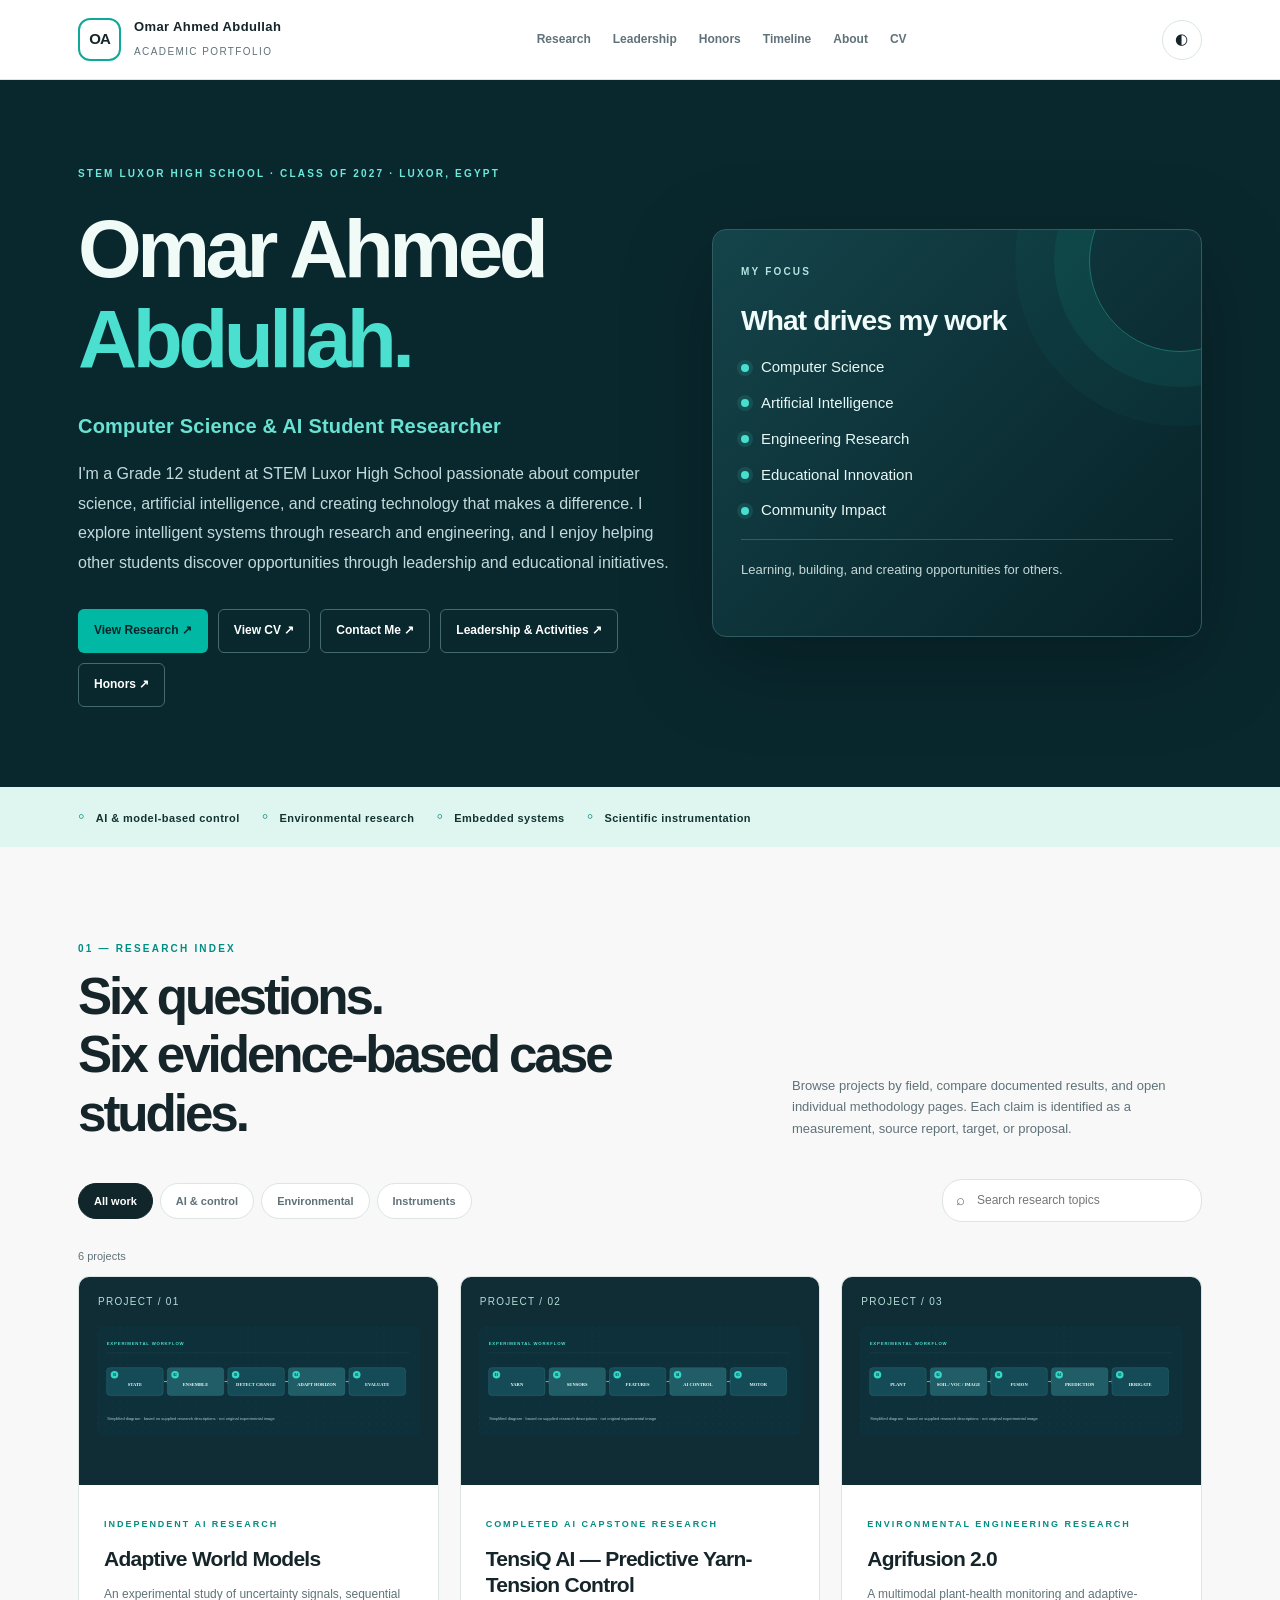
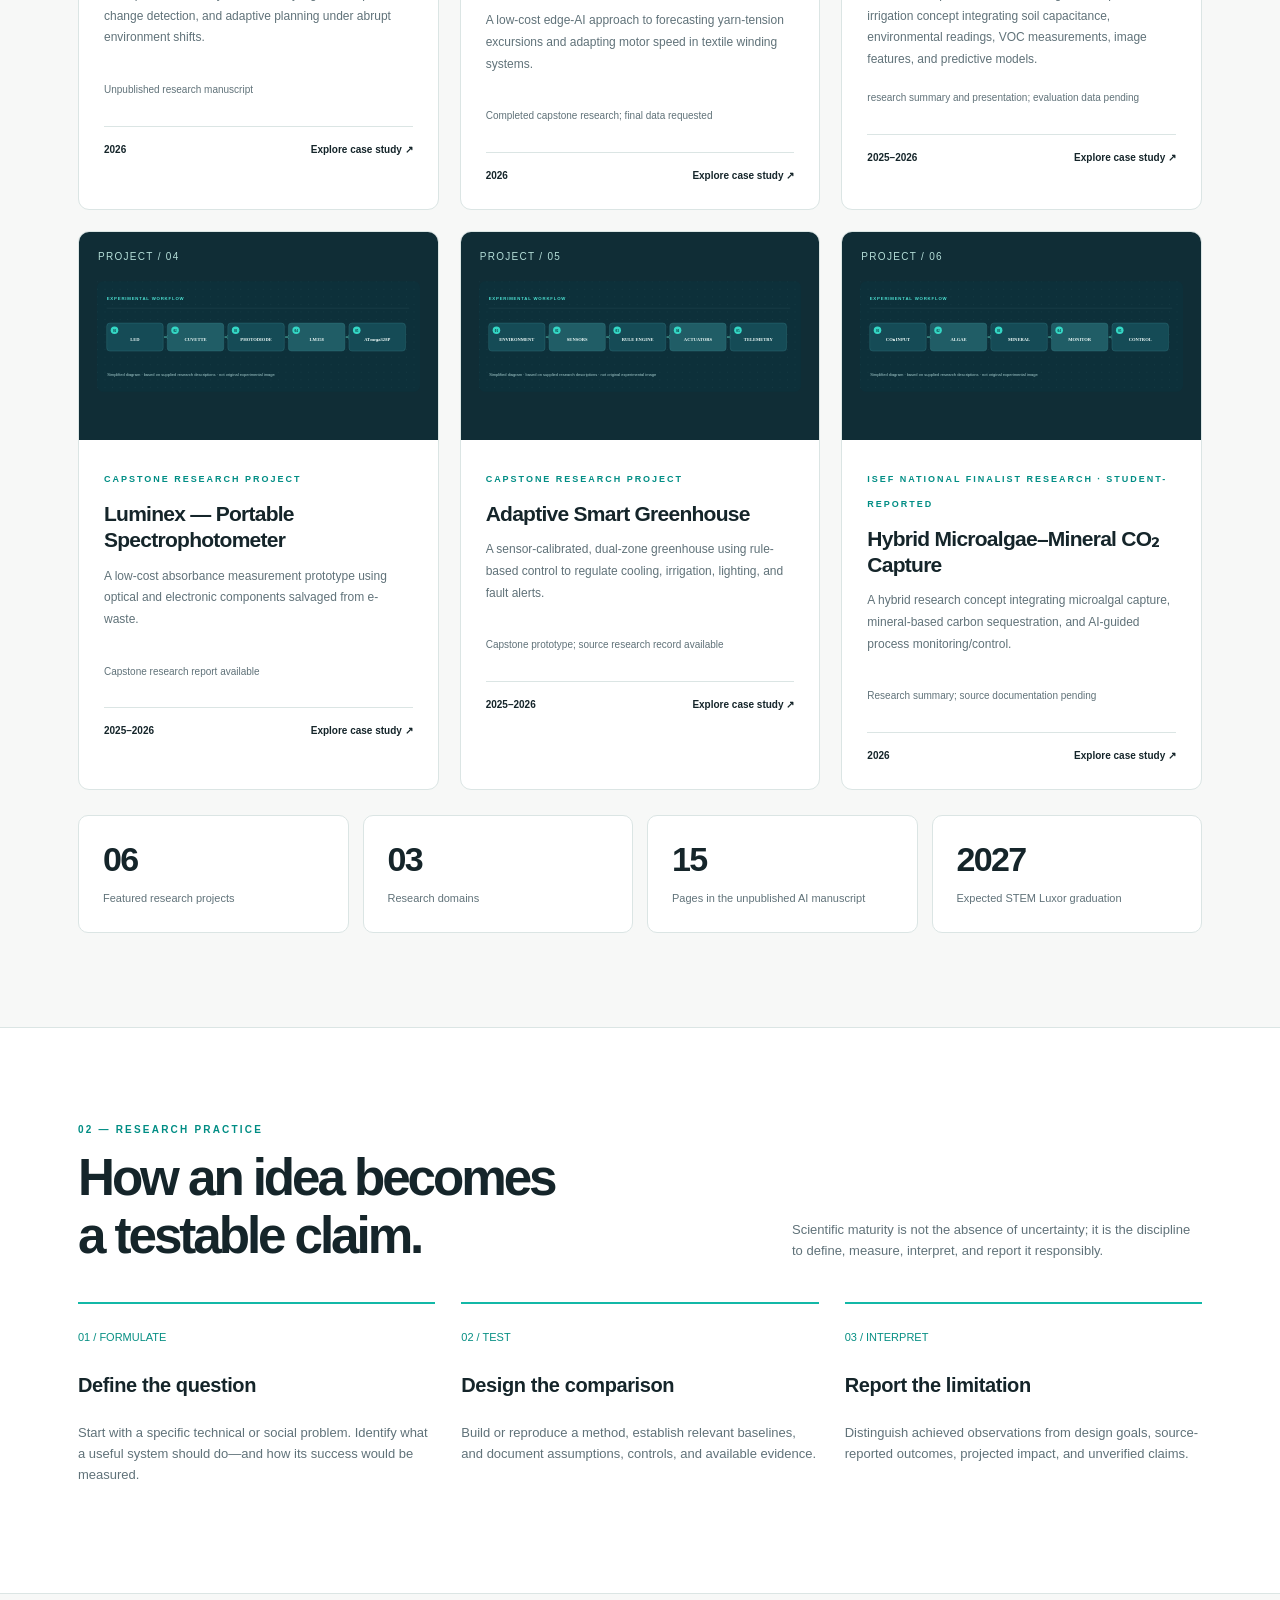
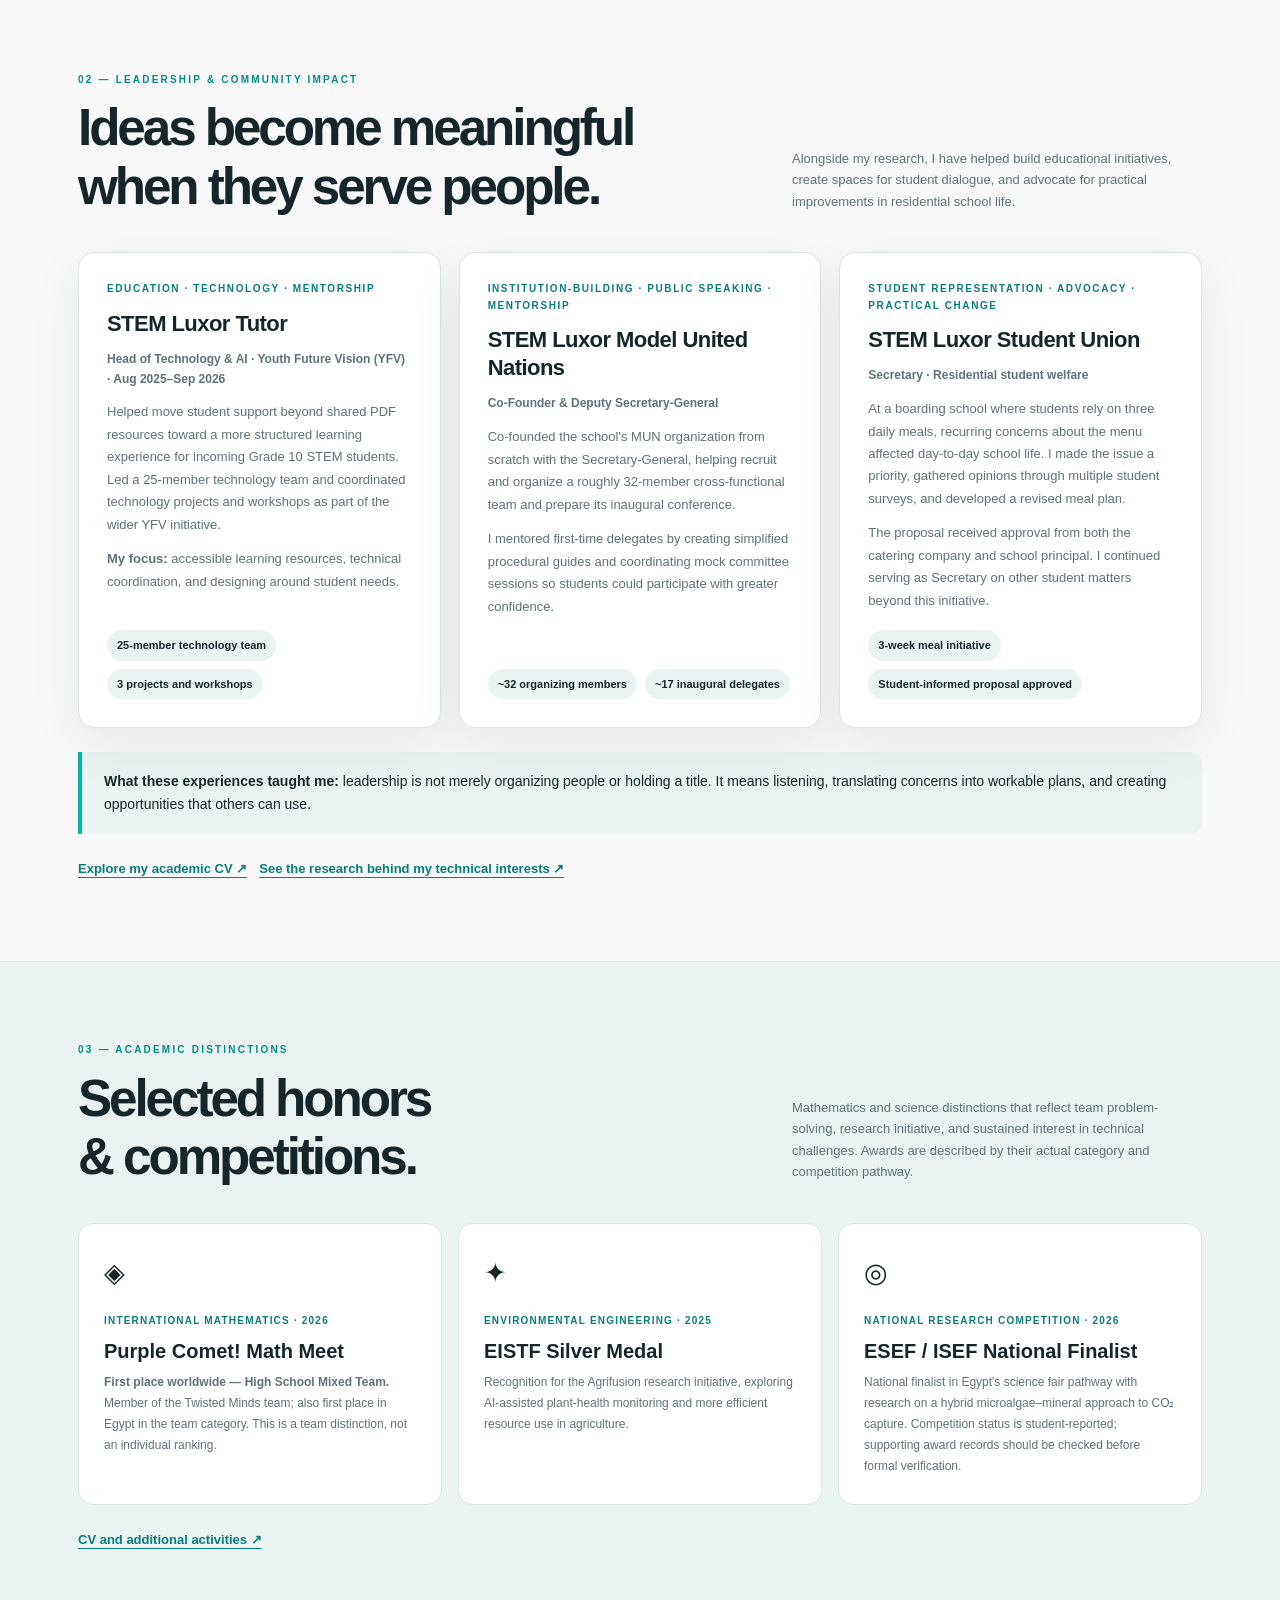
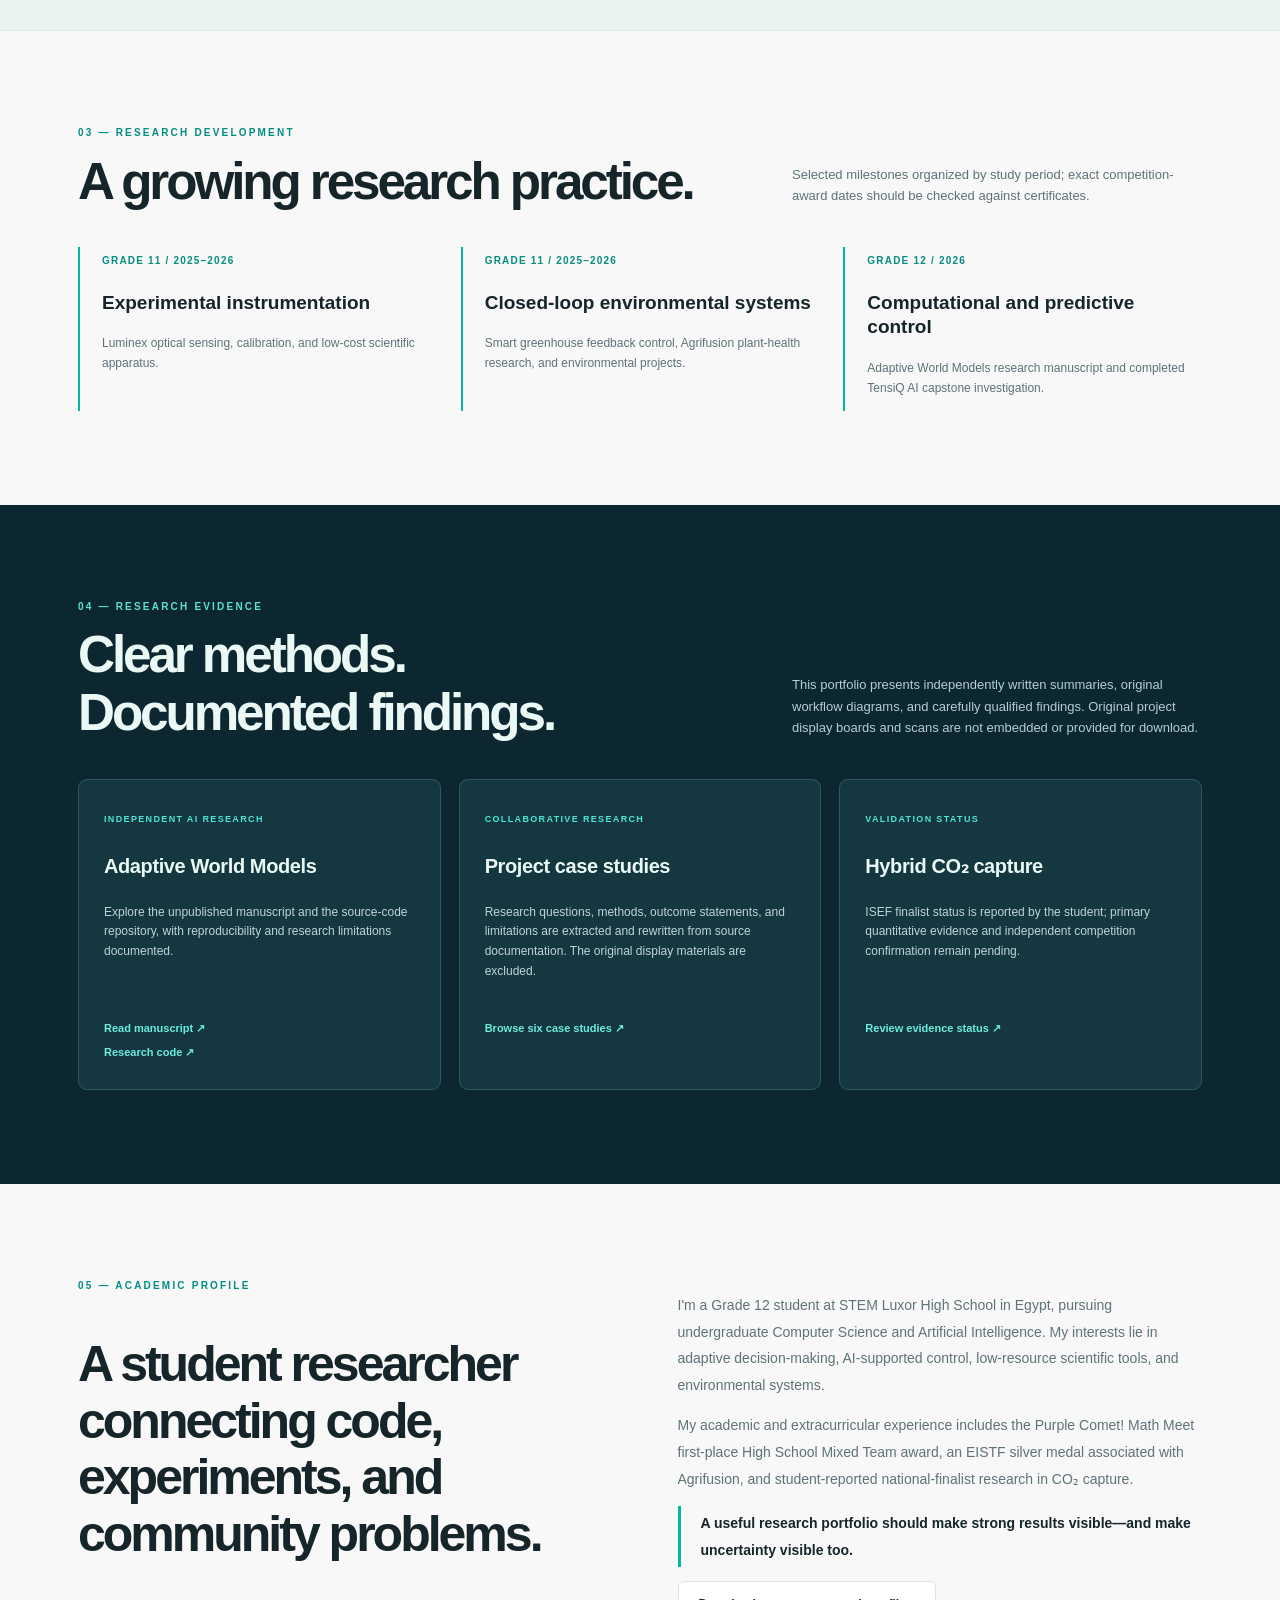
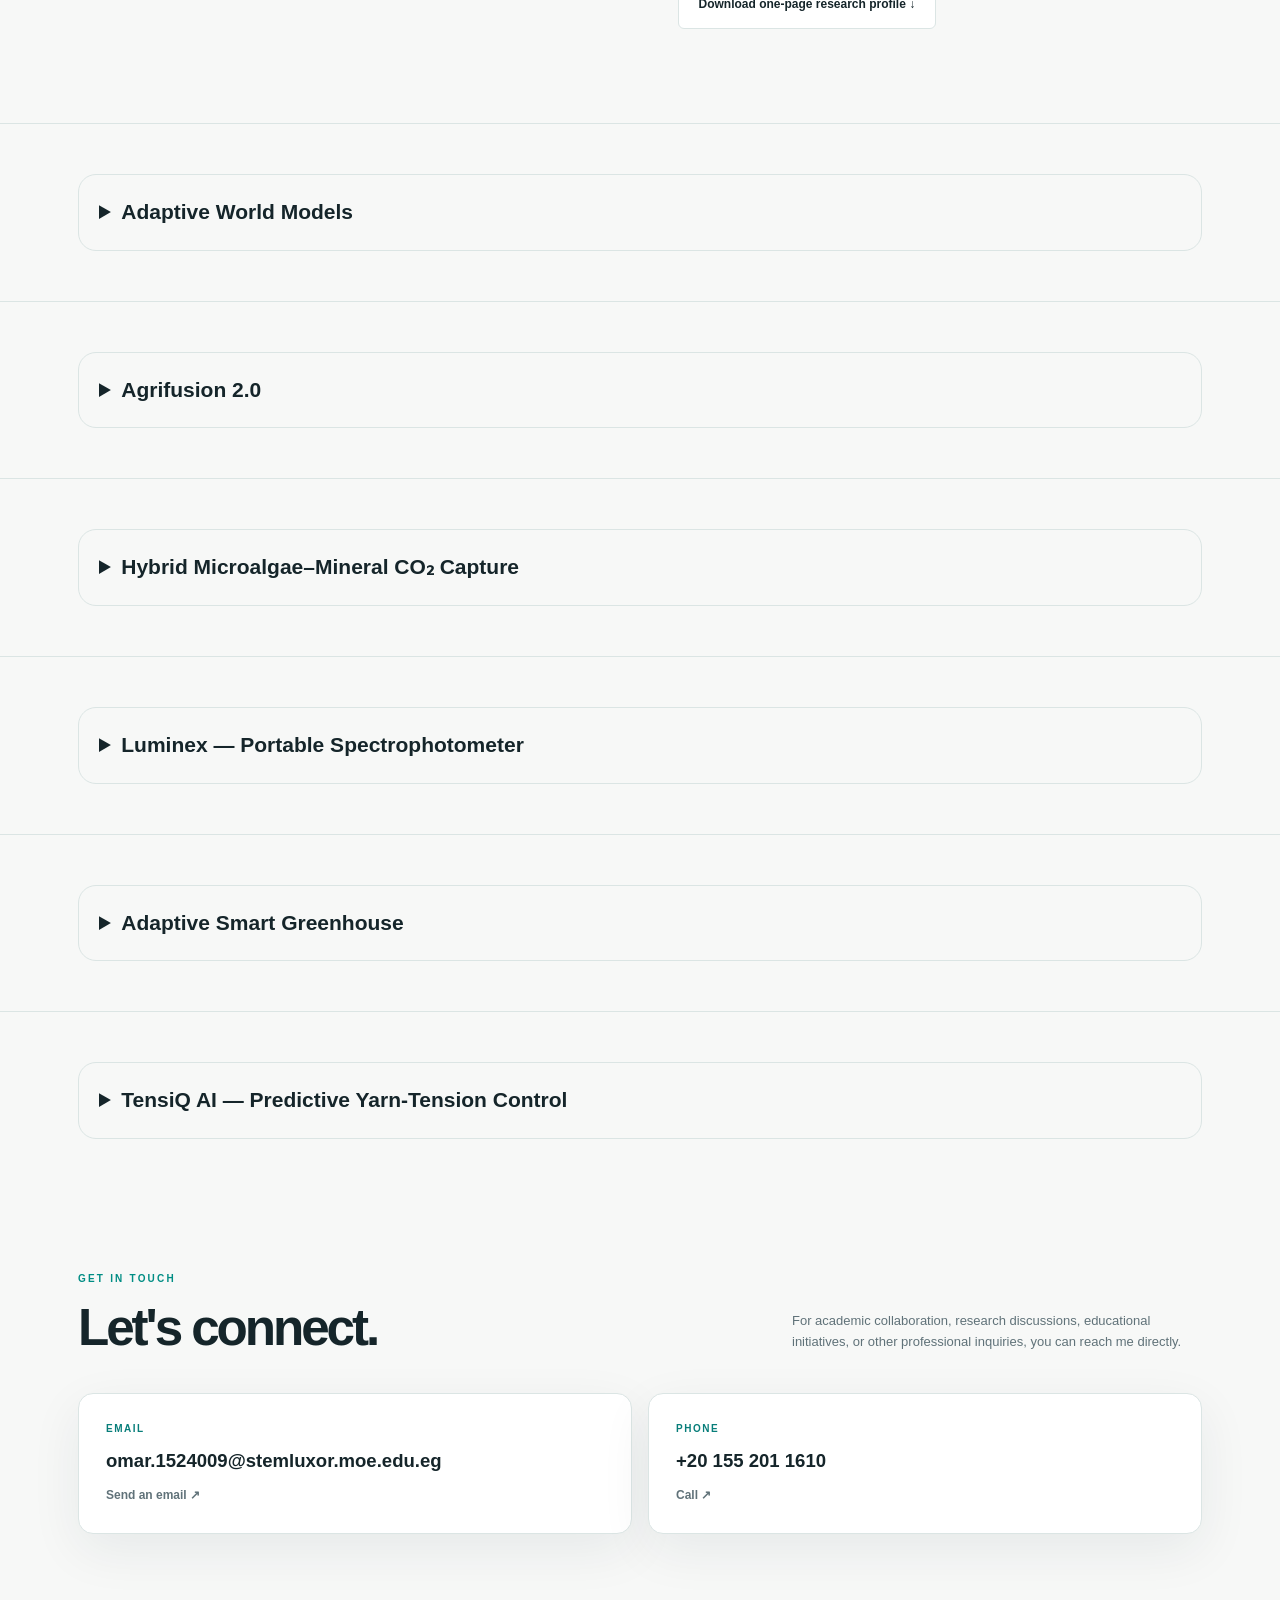
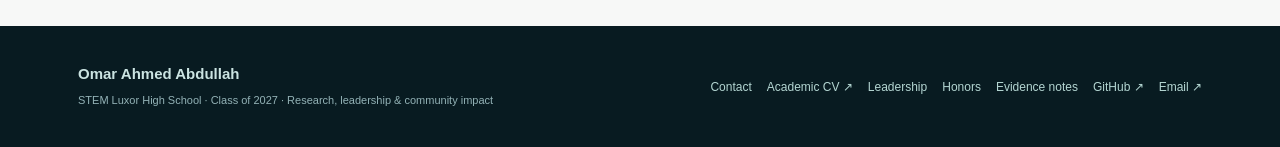
==== commit 2528a73e: "Simplify academic homepage; add five navigation buttons, focus areas, and contact details" ====
--- a/index.html
+++ b/index.html
@@ -32,7 +32,53 @@
 .mini-links a{color:var(--teal2);text-decoration:underline;text-underline-offset:4px;font-size:13px;font-weight:700}
 @media(max-width:950px){.impact-grid,.honors-grid{grid-template-columns:repeat(2,minmax(0,1fr))}}
 @media(max-width:650px){.impact-grid,.honors-grid{grid-template-columns:1fr}.impact-section,.honors-section{padding-top:48px;padding-bottom:52px}.impact-card,.honor-card{padding:22px}.impact-card h3{font-size:20px}}
-</style></head><body id="top"><a class="skip" href="#main">Skip to content</a><header class="topbar"><div class="topbar-inner shell"><a class="identity" href="#top"><span class="identity-mark">OA</span><span><strong>Omar Ahmed Abdullah</strong><small>Academic portfolio</small></span></a><nav aria-label="Main navigation" class="nav"><a href="#research">Research</a><a href="#leadership">Leadership</a><a href="#honors">Honors</a><a href="#timeline">Timeline</a><a href="#about">About</a><a href="cv.html">CV</a></nav><div class="tools"><button aria-label="Switch color theme" class="round-btn" data-theme-toggle="" title="Color theme">◐</button><button aria-expanded="false" aria-label="Open navigation" class="round-btn mobile-toggle" data-menu-toggle="">☰</button></div></div></header><main id="main"><section class="hero"><div class="shell hero-shell"><div><span class="eyebrow" style="color:#6be9db">STEM LUXOR · CLASS OF 2027 · EGYPT</span><h1 class="hero-title">Building intelligent systems.<br/><em>Creating opportunities.</em></h1><p class="hero-desc">I'm Omar Ahmed Abdullah, a STEM Luxor student exploring artificial intelligence and engineering while working to make educational opportunities more accessible. My academic portfolio brings together reproducible research, student-led initiatives, and the lessons I've learned through service and mentorship.</p><div class="hero-actions"><a class="btn btn-teal" href="#research">Explore research <span>↗</span></a><a class="btn btn-dark-line" href="#leadership">Explore leadership ↗</a><a class="btn btn-dark-line" href="cv.html">View academic CV ↗</a></div></div><aside aria-label="Portfolio overview" class="hero-side"><span class="eyebrow" style="color:#b2e5e0">SELECTED PROJECTS</span><div class="radar-number">06</div><p>Independent AI research, industrial predictive control, environmental engineering, and scientific instrumentation.</p><div class="hero-signal"><span class="pulse"></span>Source-backed summaries · limitations disclosed</div></aside></div></section><div class="microstrip"><div class="shell microstrip-inner"><span>AI &amp; model-based control</span><span>Environmental research</span><span>Embedded systems</span><span>Scientific instrumentation</span></div></div>
+
+/* Hero simplification and direct contact */
+.hero-title-simple{font-size:clamp(48px,6.4vw,90px);line-height:1.1;letter-spacing:-.055em}
+.hero-subtitle{color:#68e3d3;font-weight:650;font-size:clamp(15px,1.6vw,20px);letter-spacing:.01em;margin:18px 0 12px}
+.hero-intro .hero-desc{max-width:680px;line-height:1.85}
+.hero-actions-five{flex-wrap:wrap;gap:10px;max-width:730px}
+.hero-actions-five .btn{font-size:12px;padding:11px 15px}
+.hero-focus{align-self:center}
+.focus-heading{color:#f1fcfa;font-size:clamp(23px,2.2vw,30px);line-height:1.28;margin:20px 0 16px;letter-spacing:-.03em}
+.focus-list{list-style:none;margin:0;padding:0;display:grid;gap:11px}
+.focus-list li{color:#e8f7f6;font-size:15px;display:flex;align-items:center;gap:12px}
+.focus-dot{width:8px;height:8px;border-radius:100%;background:#47dfce;box-shadow:0 0 0 4px rgba(71,223,206,.12);flex:none}
+.focus-footnote{border-top:1px solid rgba(180,232,225,.22);padding-top:19px;margin-top:22px;font-size:12px;color:#b7d8d6}
+.contact-section{padding-top:82px;padding-bottom:92px}
+.contact-cards{display:grid;grid-template-columns:repeat(2,minmax(0,1fr));gap:16px;margin-top:25px}
+.contact-card{display:flex;flex-direction:column;align-items:flex-start;gap:9px;background:var(--paper);border:1px solid var(--line);border-radius:15px;padding:27px;min-width:0;transition:border-color .2s,transform .2s;box-shadow:var(--shadow)}
+.contact-card:hover{border-color:var(--teal);transform:translateY(-2px)}
+.contact-label{font-size:10px;letter-spacing:.15em;color:var(--teal2);font-weight:800}
+.contact-card strong{font-size:clamp(14px,1.45vw,20px);color:var(--ink);overflow-wrap:anywhere}
+.contact-linktext{font-size:12px;color:var(--muted);font-weight:700}
+@media(max-width:700px){.hero-title-simple{font-size:clamp(46px,10vw,68px)}.hero-actions-five{gap:9px}.hero-actions-five .btn{white-space:normal;text-align:center}.contact-section{padding-top:48px;padding-bottom:54px}.contact-cards{grid-template-columns:1fr}}
+</style></head><body id="top"><a class="skip" href="#main">Skip to content</a><header class="topbar"><div class="topbar-inner shell"><a class="identity" href="#top"><span class="identity-mark">OA</span><span><strong>Omar Ahmed Abdullah</strong><small>Academic portfolio</small></span></a><nav aria-label="Main navigation" class="nav"><a href="#research">Research</a><a href="#leadership">Leadership</a><a href="#honors">Honors</a><a href="#timeline">Timeline</a><a href="#about">About</a><a href="cv.html">CV</a></nav><div class="tools"><button aria-label="Switch color theme" class="round-btn" data-theme-toggle="" title="Color theme">◐</button><button aria-expanded="false" aria-label="Open navigation" class="round-btn mobile-toggle" data-menu-toggle="">☰</button></div></div></header><main id="main"><section class="hero"><div class="shell hero-shell">
+<div class="hero-intro">
+<span class="eyebrow" style="color:#6be9db">STEM LUXOR HIGH SCHOOL · CLASS OF 2027 · LUXOR, EGYPT</span>
+<h1 class="hero-title hero-title-simple">Omar Ahmed<br/><em>Abdullah.</em></h1>
+<p class="hero-subtitle">Computer Science &amp; AI Student Researcher</p>
+<p class="hero-desc">I'm a Grade 12 student at STEM Luxor High School passionate about computer science, artificial intelligence, and creating technology that makes a difference. I explore intelligent systems through research and engineering, and I enjoy helping other students discover opportunities through leadership and educational initiatives.</p>
+<div class="hero-actions hero-actions-five" aria-label="Explore my portfolio">
+<a class="btn btn-teal" href="#research">View Research ↗</a>
+<a class="btn btn-dark-line" href="cv.html">View CV ↗</a>
+<a class="btn btn-dark-line" href="#contact">Contact Me ↗</a>
+<a class="btn btn-dark-line" href="#leadership">Leadership &amp; Activities ↗</a>
+<a class="btn btn-dark-line" href="#honors">Honors ↗</a>
+</div></div>
+<aside aria-label="Research and personal interests" class="hero-side hero-focus">
+<span class="eyebrow" style="color:#b2e5e0">MY FOCUS</span>
+<h2 class="focus-heading">What drives my work</h2>
+<ul class="focus-list">
+<li><span class="focus-dot"></span>Computer Science</li>
+<li><span class="focus-dot"></span>Artificial Intelligence</li>
+<li><span class="focus-dot"></span>Engineering Research</li>
+<li><span class="focus-dot"></span>Educational Innovation</li>
+<li><span class="focus-dot"></span>Community Impact</li>
+</ul>
+<p class="focus-footnote">Learning, building, and creating opportunities for others.</p>
+</aside>
+</div></section><div class="microstrip"><div class="shell microstrip-inner"><span>AI &amp; model-based control</span><span>Environmental research</span><span>Embedded systems</span><span>Scientific instrumentation</span></div></div>
 <section class="section shell" id="research"><div class="section-head"><div><div class="eyebrow">01 — Research index</div><h2>Six questions.<br/>Six evidence-based case studies.</h2></div><p>Browse projects by field, compare documented results, and open individual methodology pages. Each claim is identified as a measurement, source report, target, or proposal.</p></div><div class="research-toolbar"><div aria-label="Filter by research area" class="filterbar" role="group"><button aria-pressed="true" class="filter-btn active" data-filter="all">All work</button><button aria-pressed="false" class="filter-btn" data-filter="AI">AI &amp; control</button><button aria-pressed="false" class="filter-btn" data-filter="ENVIRONMENT">Environmental</button><button aria-pressed="false" class="filter-btn" data-filter="INSTRUMENTATION">Instruments</button></div><label class="search-field">⌕<input aria-label="Search research projects" data-search="" placeholder="Search research topics" type="search"/></label></div><p data-result-count="" style="font-size:11px;color:var(--muted)">6 projects</p><div class="grid"><article class="project-card" data-category="AI" data-search="Adaptive World Models AI &amp; MODEL-BASED CONTROL An experimental study of uncertainty signals, sequential change detection, and adaptive planning under abrupt environment shifts."><a aria-label="Read project: Adaptive World Models" class="card-art" href="#offline-adaptive-world-models"><span class="card-index">PROJECT / 01</span><img alt="Conceptual diagram for Adaptive World Models" loading="lazy" src="[data-uri]"/></a><div class="card-body"><span class="eyebrow">INDEPENDENT AI RESEARCH</span><h3><a href="#offline-adaptive-world-models">Adaptive World Models</a></h3><p>An experimental study of uncertainty signals, sequential change detection, and adaptive planning under abrupt environment shifts.</p><div class="card-status">Unpublished research manuscript</div><div class="card-foot"><span>2026</span><a href="#offline-adaptive-world-models">Explore case study ↗</a></div></div></article><article class="project-card" data-category="AI" data-search="TensiQ AI — Predictive Yarn-Tension Control INDUSTRIAL AI &amp; PREDICTIVE CONTROL A low-cost edge-AI approach to forecasting yarn-tension excursions and adapting motor speed in textile winding systems."><a aria-label="Read project: TensiQ AI — Predictive Yarn-Tension Control" class="card-art" href="#offline-tensiq-ai"><span class="card-index">PROJECT / 02</span><img alt="Conceptual diagram for TensiQ AI — Predictive Yarn-Tension Control" loading="lazy" src="[data-uri]"/></a><div class="card-body"><span class="eyebrow">COMPLETED AI CAPSTONE RESEARCH</span><h3><a href="#offline-tensiq-ai">TensiQ AI — Predictive Yarn-Tension Control</a></h3><p>A low-cost edge-AI approach to forecasting yarn-tension excursions and adapting motor speed in textile winding systems.</p><div class="card-status">Completed capstone research; final data requested</div><div class="card-foot"><span>2026</span><a href="#offline-tensiq-ai">Explore case study ↗</a></div></div></article><article class="project-card" data-category="AI ENVIRONMENT" data-search="Agrifusion 2.0 MULTIMODAL AI &amp; PRECISION AGRICULTURE A multimodal plant-health monitoring and adaptive-irrigation concept integrating soil capacitance, environmental readings, VOC measurements, image features, and predictive models."><a aria-label="Read project: Agrifusion 2.0" class="card-art" href="#offline-agrifusion"><span class="card-index">PROJECT / 03</span><img alt="Conceptual diagram for Agrifusion 2.0" loading="lazy" src="[data-uri]"/></a><div class="card-body"><span class="eyebrow">ENVIRONMENTAL ENGINEERING RESEARCH</span><h3><a href="#offline-agrifusion">Agrifusion 2.0</a></h3><p>A multimodal plant-health monitoring and adaptive-irrigation concept integrating soil capacitance, environmental readings, VOC measurements, image features, and predictive models.</p><div class="card-status">research summary and presentation; evaluation data pending</div><div class="card-foot"><span>2025–2026</span><a href="#offline-agrifusion">Explore case study ↗</a></div></div></article><article class="project-card" data-category="INSTRUMENTATION" data-search="Luminex — Portable Spectrophotometer OPTICAL INSTRUMENTATION &amp; E-WASTE A low-cost absorbance measurement prototype using optical and electronic components salvaged from e-waste."><a aria-label="Read project: Luminex — Portable Spectrophotometer" class="card-art" href="#offline-luminex"><span class="card-index">PROJECT / 04</span><img alt="Conceptual diagram for Luminex — Portable Spectrophotometer" loading="lazy" src="[data-uri]"/></a><div class="card-body"><span class="eyebrow">CAPSTONE RESEARCH PROJECT</span><h3><a href="#offline-luminex">Luminex — Portable Spectrophotometer</a></h3><p>A low-cost absorbance measurement prototype using optical and electronic components salvaged from e-waste.</p><div class="card-status">Capstone research report available</div><div class="card-foot"><span>2025–2026</span><a href="#offline-luminex">Explore case study ↗</a></div></div></article><article class="project-card" data-category="ENVIRONMENT" data-search="Adaptive Smart Greenhouse IOT &amp; CLOSED-LOOP AUTOMATION A sensor-calibrated, dual-zone greenhouse using rule-based control to regulate cooling, irrigation, lighting, and fault alerts."><a aria-label="Read project: Adaptive Smart Greenhouse" class="card-art" href="#offline-smart-greenhouse"><span class="card-index">PROJECT / 05</span><img alt="Conceptual diagram for Adaptive Smart Greenhouse" loading="lazy" src="[data-uri]"/></a><div class="card-body"><span class="eyebrow">CAPSTONE RESEARCH PROJECT</span><h3><a href="#offline-smart-greenhouse">Adaptive Smart Greenhouse</a></h3><p>A sensor-calibrated, dual-zone greenhouse using rule-based control to regulate cooling, irrigation, lighting, and fault alerts.</p><div class="card-status">Capstone prototype; source research record available</div><div class="card-foot"><span>2025–2026</span><a href="#offline-smart-greenhouse">Explore case study ↗</a></div></div></article><article class="project-card" data-category="AI ENVIRONMENT" data-search="Hybrid Microalgae–Mineral CO₂ Capture AI &amp; ENVIRONMENTAL SYSTEMS A hybrid research concept integrating microalgal capture, mineral-based carbon sequestration, and AI-guided process monitoring/control."><a aria-label="Read project: Hybrid Microalgae–Mineral CO₂ Capture" class="card-art" href="#offline-co2-capture"><span class="card-index">PROJECT / 06</span><img alt="Conceptual diagram for Hybrid Microalgae–Mineral CO₂ Capture" loading="lazy" src="[data-uri]"/></a><div class="card-body"><span class="eyebrow">ISEF NATIONAL FINALIST RESEARCH · STUDENT-REPORTED</span><h3><a href="#offline-co2-capture">Hybrid Microalgae–Mineral CO₂ Capture</a></h3><p>A hybrid research concept integrating microalgal capture, mineral-based carbon sequestration, and AI-guided process monitoring/control.</p><div class="card-status">Research summary; source documentation pending</div><div class="card-foot"><span>2026</span><a href="#offline-co2-capture">Explore case study ↗</a></div></div></article></div><p class="empty-state" data-empty="" hidden="">No projects match your search. Try another keyword or filter.</p><div class="metrics-row"><div class="metric"><strong>06</strong><p>Featured research projects</p></div><div class="metric"><strong>03</strong><p>Research domains</p></div><div class="metric"><strong>15</strong><p>Pages in the unpublished AI manuscript</p></div><div class="metric"><strong>2027</strong><p>Expected STEM Luxor graduation</p></div></div></section>
 <section class="section method-section" id="method"><div class="shell"><div class="section-head"><div><div class="eyebrow">02 — Research practice</div><h2>How an idea becomes<br/>a testable claim.</h2></div><p>Scientific maturity is not the absence of uncertainty; it is the discipline to define, measure, interpret, and report it responsibly.</p></div><div class="method-grid"><article><span class="method-n">01 / FORMULATE</span><h3>Define the question</h3><p>Start with a specific technical or social problem. Identify what a useful system should do—and how its success would be measured.</p></article><article><span class="method-n">02 / TEST</span><h3>Design the comparison</h3><p>Build or reproduce a method, establish relevant baselines, and document assumptions, controls, and available evidence.</p></article><article><span class="method-n">03 / INTERPRET</span><h3>Report the limitation</h3><p>Distinguish achieved observations from design goals, source-reported outcomes, projected impact, and unverified claims.</p></article></div></div></section>
 
@@ -79,7 +125,13 @@
 <section class="section shell" id="timeline"><div class="section-head"><div><div class="eyebrow">03 — Research development</div><h2>A growing research practice.</h2></div><p>Selected milestones organized by study period; exact competition-award dates should be checked against certificates.</p></div><div class="timeline-list"><article><small>GRADE 11 / 2025–2026</small><h3>Experimental instrumentation</h3><p>Luminex optical sensing, calibration, and low-cost scientific apparatus.</p></article><article><small>GRADE 11 / 2025–2026</small><h3>Closed-loop environmental systems</h3><p>Smart greenhouse feedback control, Agrifusion plant-health research, and environmental projects.</p></article><article><small>GRADE 12 / 2026</small><h3>Computational and predictive control</h3><p>Adaptive World Models research manuscript and completed TensiQ AI capstone investigation.</p></article></div></section>
 <section class="section evidence-section" id="evidence"><div class="shell"><div class="section-head"><div><div class="eyebrow" style="color:#5be1d0">04 — Research evidence</div><h2>Clear methods.<br/>Documented findings.</h2></div><p>This portfolio presents independently written summaries, original workflow diagrams, and carefully qualified findings. Original project display boards and scans are not embedded or provided for download.</p></div><div class="evidence-cards"><article><small>INDEPENDENT AI RESEARCH</small><h3>Adaptive World Models</h3><p>Explore the unpublished manuscript and the source-code repository, with reproducibility and research limitations documented.</p><a href="https://github.com/omarahmed202008-bot" title="Full website resources included in ZIP">Read manuscript ↗</a><br/><a href="https://github.com/omarahmed202008-bot/adaptive-world-models" rel="noopener noreferrer" target="_blank">Research code ↗</a></article><article><small>COLLABORATIVE RESEARCH</small><h3>Project case studies</h3><p>Research questions, methods, outcome statements, and limitations are extracted and rewritten from source documentation. The original display materials are excluded.</p><a href="#research">Browse six case studies ↗</a></article><article><small>VALIDATION STATUS</small><h3>Hybrid CO₂ capture</h3><p>ISEF finalist status is reported by the student; primary quantitative evidence and independent competition confirmation remain pending.</p><a href="#offline-co2-capture">Review evidence status ↗</a></article></div></div></section>
 <section class="section shell about-grid" id="about"><div><div class="eyebrow">05 — Academic profile</div><h2>A student researcher connecting code, experiments, and community problems.</h2></div><div><p>I'm a Grade 12 student at STEM Luxor High School in Egypt, pursuing undergraduate Computer Science and Artificial Intelligence. My interests lie in adaptive decision-making, AI-supported control, low-resource scientific tools, and environmental systems.</p><p>My academic and extracurricular experience includes the Purple Comet! Math Meet first-place High School Mixed Team award, an EISTF silver medal associated with Agrifusion, and student-reported national-finalist research in CO₂ capture.</p><p class="quote-strip">A useful research portfolio should make strong results visible—and make uncertainty visible too.</p><a class="btn btn-line" href="https://github.com/omarahmed202008-bot" title="Full website resources included in ZIP">Download one-page research profile ↓</a></div></section>
-<section class="offline-project" id="offline-adaptive-world-models"><div class="shell"><details><summary>Adaptive World Models</summary><section class="subhero"><div class="shell"><span class="eyebrow">PROJECT 01 / 06 — INDEPENDENT AI RESEARCH</span><h1>Adaptive World Models</h1><p class="lead">When environments change, can planning adapt without relying on false certainty?</p><div class="submeta"><span>2026</span><span>AI &amp; MODEL-BASED CONTROL</span><span>Unpublished research manuscript</span></div></div></section><div class="shell project-layout"><div class="project-story"><section class="p-section"><div class="eyebrow">01 / Research question</div><h2>What was investigated?</h2><p class="highlight">Can a sequential detector recognize changed dynamics, and does adapting planning depth improve control performance?</p><p>An experimental study of uncertainty signals, sequential change detection, and adaptive planning under abrupt environment shifts.</p></section><section class="p-section"><div class="eyebrow">02 / Design &amp; methods</div><h2>From concept to investigation</h2><div class="diagram-wrap"><img alt="Five-stage conceptual method diagram for Adaptive World Models" src="[data-uri]"/><p class="source-caption">Simplified conceptual sequence, based on the manuscript; not a reproduction of its exact implementation diagrams.</p></div><p>Five bootstrap-trained transition models, a CUSUM-style change detector, and comparisons among fixed, random, disagreement-based, evidence-guided and true-model planners across synthetic navigation settings.</p><ol><li>Train an ensemble of transition models on synthetic navigation interactions.</li><li>Compare evidence-based change detection with disagreement and rolling surprise signals.</li><li>Benchmark adaptive planning horizons against fixed and other baselines; report both computational work and reward.</li></ol></section><section class="p-section"><div class="eyebrow">03 / Findings</div><h2>What does the current evidence show?</h2><div class="outcome-grid"><div class="outcome"><strong>8 of 8</strong><span>Global shifts detected</span><small>Manuscript-reported</small></div><div class="outcome"><strong>17.5</strong><span>Median observations to detection</span><small>Manuscript-reported</small></div><div class="outcome"><strong>41.1%</strong><span>Reduction in counted planning work</span><small>Manuscript-reported</small></div></div><div aria-label="Manuscript-reported global shift mean reward per interaction" class="barviz"><h3>Global-shift mean reward per interaction — manuscript-reported</h3><div class="barline"><span>Fixed horizon 12</span><div class="track"><div class="fill" style="width:80%"></div></div><strong>0.112</strong></div><div class="barline"><span>Evidence-guided</span><div class="track"><div class="fill alt" style="width:55.7%"></div></div><strong>0.078</strong></div><p class="source-caption">Bar lengths reflect source-reported values; the original analysis reports no established reward gain.</p></div><p>In the held-out global-shift tests, the detector identified all eight changes, with median delay 17.5 observations. Evidence-guided planning reduced counted planning work by 41.1%, but achieved lower mean reward (0.078 per interaction) than fixed-horizon planning (0.112).</p><p class="highlight">The system recognized changes and reduced planning work, but this did not establish a reward improvement over fixed-horizon planning.</p></section><section class="p-section"><div class="eyebrow">04 / Ownership &amp; attribution</div><h2>Individual contribution</h2><p>Author of the research manuscript; conducted the documented AI-assisted reproduction, experiment analysis, and reporting workflow.</p><p class="source-caption">Independent author; AI assistance disclosed in the manuscript.</p></section><section class="p-section"><div class="eyebrow">05 / Limitations &amp; next steps</div><h2>What remains unresolved?</h2><p>The manuscript explicitly reports a small synthetic benchmark, AI-assisted implementation and drafting, an unpublished draft, and no general reward advantage. Its negative result is part of the contribution.</p><p><strong>Next evidence to add:</strong> Independent replication, larger environments, and broader benchmark suites are needed before generalizing.</p></section></div><aside class="aside"><div class="aside-box"><h3>Research status</h3><p>Unpublished research manuscript</p><div><span class="tag">2026</span><span class="tag">Student research</span></div></div><div class="aside-box"><h3>Research evidence and status</h3><a class="resource-link" href="https://github.com/omarahmed202008-bot" title="Full website resources included in ZIP">Unpublished research manuscript ↗</a><a class="resource-link" href="https://github.com/omarahmed202008-bot/adaptive-world-models">GitHub code + reproducibility ↗</a><p class="source-caption">The project page summarizes research findings and methodological details without reproducing original source materials.</p></div><div class="aside-box disc"><h3>Interpretation note</h3><p>Manuscript-reported synthetic benchmark results; not independently peer reviewed.</p></div><div class="aside-box"><h3>Research insight</h3><p>Evidence-guided planning can be cheaper without being better at control.</p></div></aside></div><div class="shell pagenav"><a href="#offline-co2-capture"><small>← Previous research</small>Hybrid Microalgae–Mineral CO₂ Capture</a><a href="#offline-tensiq-ai" style="text-align:right"><small>Next research →</small>TensiQ AI — Predictive Yarn-Tension Control</a></div></details></div></section><section class="offline-project" id="offline-agrifusion"><div class="shell"><details><summary>Agrifusion 2.0</summary><section class="subhero"><div class="shell"><span class="eyebrow">PROJECT 03 / 06 — ENVIRONMENTAL ENGINEERING RESEARCH</span><h1>Agrifusion 2.0</h1><p class="lead">Detect plant stress sooner by combining signals that single sensors miss.</p><div class="submeta"><span>2025–2026</span><span>MULTIMODAL AI &amp; PRECISION AGRICULTURE</span><span>research summary and presentation; evaluation data pending</span></div></div></section><div class="shell project-layout"><div class="project-story"><section class="p-section"><div class="eyebrow">01 / Research question</div><h2>What was investigated?</h2><p class="highlight">Can sensor fusion and short-horizon forecasting support earlier, more targeted irrigation than manual or threshold-based approaches?</p><p>A multimodal plant-health monitoring and adaptive-irrigation concept integrating soil capacitance, environmental readings, VOC measurements, image features, and predictive models.</p></section><section class="p-section"><div class="eyebrow">02 / Design &amp; methods</div><h2>From concept to investigation</h2><div class="diagram-wrap"><img alt="Five-stage conceptual method diagram for Agrifusion 2.0" src="[data-uri]"/><p class="source-caption">Pipeline synthesized from the team report and presentation; some details are proposed rather than validated.</p></div><p>The research report outlines random forest/LightGBM methods, vision encoders, optional electrophysiology, and 6–12-hour forecasting. A separate team presentation describes an ESP32-S3-based rover, VOC sensing and peristaltic actuation.</p><ol><li>Collect multiple sensor streams, image features, and other possible plant-stress indicators.</li><li>Combine feature types with tree-based classifiers, vision encoders, and proposed time-series forecasts.</li><li>Compare predictive decisions with manual or threshold-based irrigation under controlled conditions.</li></ol></section><section class="p-section"><div class="eyebrow">03 / Findings</div><h2>What does the current evidence show?</h2><div class="outcome-grid"><div class="outcome"><strong>6–12 h</strong><span>Forecast window discussed</span><small>Design claim</small></div><div class="outcome"><strong>94.2%</strong><span>F1 score</span><small>Presentation-reported</small></div><div class="outcome"><strong>40%</strong><span>Water-use reduction</span><small>Projection only</small></div></div><p>The project presentation reports a 94.2% F1 score and a projected 40% reduction in water use. These are source-reported statements; the underlying validation dataset and full analysis are not included in the materials supplied.</p><p class="highlight">Multimodal sensing is proposed to reveal plant stress earlier than a single sensor; the supplied records do not fully document the reported model evaluation.</p></section><section class="p-section"><div class="eyebrow">04 / Ownership &amp; attribution</div><h2>Individual contribution</h2><p>Research participation and connection to an EISTF silver-medal Agrifusion project, as reported by the applicant; specific authorship of the supplied Agrifusion 2.0 research document must be confirmed before public release.</p><p class="source-caption">Collaborative research; verify exact coauthors for each version and project contribution.</p></section><section class="p-section"><div class="eyebrow">05 / Limitations &amp; next steps</div><h2>What remains unresolved?</h2><p>the project documentation includes planned experimental comparisons, while the presentation reports performance figures. Claims require checking against original experiment logs before describing them as independently established.</p><p><strong>Next evidence to add:</strong> Confirm authorship, provide validation splits and raw outcomes, and separate implemented components from proposals.</p></section></div><aside class="aside"><div class="aside-box"><h3>Research status</h3><p>research summary and presentation; evaluation data pending</p><div><span class="tag">2025–2026</span><span class="tag">Student research</span></div></div><div class="aside-box"><h3>Research evidence and status</h3><a class="resource-link" href="#research">Read this project summary ↗</a><p class="source-caption">The project page summarizes research findings and methodological details without reproducing original source materials.</p></div><div class="aside-box disc"><h3>Interpretation note</h3><p>The 40% water reduction is identified as a projection; team-author attribution requires review.</p></div><div class="aside-box"><h3>Research insight</h3><p>Model accuracy and projected resource savings are different forms of evidence.</p></div></aside></div><div class="shell pagenav"><a href="#offline-tensiq-ai"><small>← Previous research</small>TensiQ AI — Predictive Yarn-Tension Control</a><a href="#offline-luminex" style="text-align:right"><small>Next research →</small>Luminex — Portable Spectrophotometer</a></div></details></div></section><section class="offline-project" id="offline-co2-capture"><div class="shell"><details><summary>Hybrid Microalgae–Mineral CO₂ Capture</summary><section class="subhero"><div class="shell"><span class="eyebrow">PROJECT 06 / 06 — ISEF NATIONAL FINALIST RESEARCH · STUDENT-REPORTED</span><h1>Hybrid Microalgae–Mineral CO₂ Capture</h1><p class="lead">Combine biological CO₂ uptake and mineral sequestration with intelligent process control.</p><div class="submeta"><span>2026</span><span>AI &amp; ENVIRONMENTAL SYSTEMS</span><span>Research summary; source documentation pending</span></div></div></section><div class="shell project-layout"><div class="project-story"><section class="p-section"><div class="eyebrow">01 / Research question</div><h2>What was investigated?</h2><p class="highlight">How might biological and mineral pathways be combined into a more responsive CO₂ capture architecture?</p><p>A hybrid research concept integrating microalgal capture, mineral-based carbon sequestration, and AI-guided process monitoring/control.</p></section><section class="p-section"><div class="eyebrow">02 / Design &amp; methods</div><h2>From concept to investigation</h2><div class="diagram-wrap"><img alt="Five-stage conceptual method diagram for Hybrid Microalgae–Mineral CO₂ Capture" src="[data-uri]"/><p class="source-caption">Illustrative research concept only. No verified performance figures are shown.</p></div><p>The research direction combines a microalgae stage and a mineral-based stage, with AI-guided monitoring/control. Engineering drawings, precise chemistry, methods and experimental data have not yet been provided for this portfolio.</p><ol><li>Explore the integration of biological carbon uptake with mineral-based carbon sequestration.</li><li>Identify measurements and process conditions for a future AI-controlled capture system.</li><li>Plan a validation method that can report capture efficiency, energy use, stability, and byproducts.</li></ol></section><section class="p-section"><div class="eyebrow">03 / Findings</div><h2>What does the current evidence show?</h2><div class="outcome-grid"><div class="outcome"><strong>2</strong><span>Complementary capture routes</span><small>Applicant description</small></div><div class="outcome"><strong>ISEF</strong><span>National finalist status</span><small>Student-reported</small></div><div class="outcome"><strong>—</strong><span>Measured capture efficiency</span><small>Not supplied</small></div></div><p>The applicant reports advancing to the Egyptian science fair national-finalist stage with this project. No independent performance metrics are claimed here.</p><p class="highlight">The reported competition recognition is distinct from independently documented efficiency; the underlying research documentation and data are still needed.</p></section><section class="p-section"><div class="eyebrow">04 / Ownership &amp; attribution</div><h2>Individual contribution</h2><p>Research contributor; ISEF national-finalist status reported by applicant and awaiting source confirmation.</p><p class="source-caption">Project collaborator names and attribution pending source research record.</p></section><section class="p-section"><div class="eyebrow">05 / Limitations &amp; next steps</div><h2>What remains unresolved?</h2><p>research report, experimental logs and finalist documentation are required to complete the evidence record. The currently available participation certificate alone does not independently establish the national-finalist distinction.</p><p><strong>Next evidence to add:</strong> Add underlying project documentation, award/finalist confirmation, process schematic, measured capture data, and a methods section.</p></section></div><aside class="aside"><div class="aside-box"><h3>Research status</h3><p>Research summary; source documentation pending</p><div><span class="tag">2026</span><span class="tag">Student research</span></div></div><div class="aside-box"><h3>Research evidence and status</h3><a class="resource-link" href="#research">Read this project summary ↗</a><p class="source-caption">The project page summarizes research findings and methodological details without reproducing original source materials.</p></div><div class="aside-box disc"><h3>Interpretation note</h3><p>Research summary and award status are student-reported; original research document/evidence has not been supplied.</p></div><div class="aside-box"><h3>Research insight</h3><p>The science-fair result and research performance need separate supporting records.</p></div></aside></div><div class="shell pagenav"><a href="#offline-smart-greenhouse"><small>← Previous research</small>Adaptive Smart Greenhouse</a><a href="#offline-adaptive-world-models" style="text-align:right"><small>Next research →</small>Adaptive World Models</a></div></details></div></section><section class="offline-project" id="offline-luminex"><div class="shell"><details><summary>Luminex — Portable Spectrophotometer</summary><section class="subhero"><div class="shell"><span class="eyebrow">PROJECT 04 / 06 — CAPSTONE RESEARCH PROJECT</span><h1>Luminex — Portable Spectrophotometer</h1><p class="lead">Reclaim discarded electronics and turn them into a useful scientific instrument.</p><div class="submeta"><span>2025–2026</span><span>OPTICAL INSTRUMENTATION &amp; E-WASTE</span><span>Capstone research report available</span></div></div></section><div class="shell project-layout"><div class="project-story"><section class="p-section"><div class="eyebrow">01 / Research question</div><h2>What was investigated?</h2><p class="highlight">Can a small instrument made with recovered optical components provide reliable Beer–Lambert absorbance measurements?</p><p>A low-cost absorbance measurement prototype using optical and electronic components salvaged from e-waste.</p></section><section class="p-section"><div class="eyebrow">02 / Design &amp; methods</div><h2>From concept to investigation</h2><div class="diagram-wrap"><img alt="Five-stage conceptual method diagram for Luminex — Portable Spectrophotometer" src="[data-uri]"/><p class="source-caption">Optical signal chain summarized from team research documentation.</p></div><p>The team report describes RGB illumination, a salvaged photodiode, DVD-player optics, an LM358 transimpedance stage, a standalone ATmega328P, a black optical tunnel, and dye-dilution calibration.</p><ol><li>Salvage optoelectronic components to construct a low-cost transmitted-light measurement path.</li><li>Condition the photodiode signal with a transimpedance amplifier and digitize it with a standalone ATmega328P.</li><li>Calibrate absorbance using serially diluted dye standards and Beer–Lambert relationships.</li></ol></section><section class="p-section"><div class="eyebrow">03 / Findings</div><h2>What does the current evidence show?</h2><div class="outcome-grid"><div class="outcome"><strong>&gt;0.96</strong><span>Reported calibration R²</span><small>team report</small></div><div class="outcome"><strong>&lt;5%</strong><span>Reported measurement error</span><small>team report</small></div><div class="outcome"><strong>5</strong><span>Calibration points</span><small>team report</small></div></div><p>The supplied research document reports Beer–Lambert calibration linearity above R² = 0.96 across five points and measurement error below 5%.</p><p class="highlight">the project documentation reports a functioning low-cost optical instrument with good calibration linearity, although raw measurement files have not been provided.</p></section><section class="p-section"><div class="eyebrow">04 / Ownership &amp; attribution</div><h2>Individual contribution</h2><p>Named team researcher on the STEM Luxor Grade 11 Semester 1 research report.</p><p class="source-caption">Team: Moaz Mohamed Hamed, Omar Ahmed Abdullah, Mohamed Ashraf Gamal, Ahmed Mohamed Abdelraheem.</p></section><section class="p-section"><div class="eyebrow">05 / Limitations &amp; next steps</div><h2>What remains unresolved?</h2><p>research document-reported performance is not an independent metrology certification. Raw measurement tables and external calibration records were not included.</p><p><strong>Next evidence to add:</strong> Add complete calibration tables, uncertainty analysis, and images of the final built prototype.</p></section></div><aside class="aside"><div class="aside-box"><h3>Research status</h3><p>Capstone research report available</p><div><span class="tag">2025–2026</span><span class="tag">Student research</span></div></div><div class="aside-box"><h3>Research evidence and status</h3><a class="resource-link" href="#research">Read this project summary ↗</a><p class="source-caption">The project page summarizes research findings and methodological details without reproducing original source materials.</p></div><div class="aside-box disc"><h3>Interpretation note</h3><p>Accuracy and linearity are reported by the team on the source research record.</p></div><div class="aside-box"><h3>Research insight</h3><p>Recycled parts can be a legitimate foundation for experimental instrumentation.</p></div></aside></div><div class="shell pagenav"><a href="#offline-agrifusion"><small>← Previous research</small>Agrifusion 2.0</a><a href="#offline-smart-greenhouse" style="text-align:right"><small>Next research →</small>Adaptive Smart Greenhouse</a></div></details></div></section><section class="offline-project" id="offline-smart-greenhouse"><div class="shell"><details><summary>Adaptive Smart Greenhouse</summary><section class="subhero"><div class="shell"><span class="eyebrow">PROJECT 05 / 06 — CAPSTONE RESEARCH PROJECT</span><h1>Adaptive Smart Greenhouse</h1><p class="lead">Build robust environmental control for cultivation in harsh, water-scarce conditions.</p><div class="submeta"><span>2025–2026</span><span>IOT &amp; CLOSED-LOOP AUTOMATION</span><span>Capstone prototype; source research record available</span></div></div></section><div class="shell project-layout"><div class="project-story"><section class="p-section"><div class="eyebrow">01 / Research question</div><h2>What was investigated?</h2><p class="highlight">Can a low-cost closed-loop ESP32-S3 greenhouse stabilize environmental conditions while detecting actuator faults?</p><p>A sensor-calibrated, dual-zone greenhouse using rule-based control to regulate cooling, irrigation, lighting, and fault alerts.</p></section><section class="p-section"><div class="eyebrow">02 / Design &amp; methods</div><h2>From concept to investigation</h2><div class="diagram-wrap"><img alt="Five-stage conceptual method diagram for Adaptive Smart Greenhouse" src="[data-uri]"/><p class="source-caption">Feedback-control abstraction derived from the supplied team report.</p></div><p>An ESP32-S3 reads thermohygrometric, light, soil-moisture and INA219 power signals, then controls fans, dual pumps, and grow lights using fixed biological thresholds. Local SD and Firebase logging support monitoring.</p><ol><li>Construct a compact, independently irrigated dual-zone greenhouse from partly reclaimed materials.</li><li>Use soil-moisture, temperature, light, and power sensors in fixed-threshold closed-loop decisions.</li><li>Test thermal, hydrological, lighting, and fault-response behavior in controlled scenarios.</li></ol></section><section class="p-section"><div class="eyebrow">03 / Findings</div><h2>What does the current evidence show?</h2><div class="outcome-grid"><div class="outcome"><strong>71 s</strong><span>Reported thermal response</span><small>team report</small></div><div class="outcome"><strong>4.5 min</strong><span>Reported soil recovery</span><small>team report</small></div><div class="outcome"><strong>2</strong><span>Irrigation zones</span><small>Prototype architecture</small></div></div><p>The team report reports recovery from a 34°C temperature spike in 71 seconds and restoration of critical soil moisture in 4.5 minutes; tests also included fault scenarios such as fan failure and an empty reservoir.</p><p class="highlight">The reported prototype controlled climate and irrigation using rule-based logic; AI-driven adaptation was recommended as future work.</p></section><section class="p-section"><div class="eyebrow">04 / Ownership &amp; attribution</div><h2>Individual contribution</h2><p>Named member of the four-student research team; STEM Luxor Grade 11 Semester 2.</p><p class="source-caption">Team: Moaz M. Hamed, Mostafa M. Elsayed, Omar A. Abdullah, Omar H. Mohamed.</p></section><section class="p-section"><div class="eyebrow">05 / Limitations &amp; next steps</div><h2>What remains unresolved?</h2><p>The implemented controller is rule-based. Machine-learning adaptation and solar integration are presented as future extensions rather than current features.</p><p><strong>Next evidence to add:</strong> Provide the original time-series logs and calibration records; validate performance across longer deployments.</p></section></div><aside class="aside"><div class="aside-box"><h3>Research status</h3><p>Capstone prototype; source research record available</p><div><span class="tag">2025–2026</span><span class="tag">Student research</span></div></div><div class="aside-box"><h3>Research evidence and status</h3><a class="resource-link" href="#research">Read this project summary ↗</a><p class="source-caption">The project page summarizes research findings and methodological details without reproducing original source materials.</p></div><div class="aside-box disc"><h3>Interpretation note</h3><p>Performance measures come from the team report; the installed controller uses fixed logic, not AI.</p></div><div class="aside-box"><h3>Research insight</h3><p>Implemented rule-based logic is distinct from future machine-learning extensions.</p></div></aside></div><div class="shell pagenav"><a href="#offline-luminex"><small>← Previous research</small>Luminex — Portable Spectrophotometer</a><a href="#offline-co2-capture" style="text-align:right"><small>Next research →</small>Hybrid Microalgae–Mineral CO₂ Capture</a></div></details></div></section><section class="offline-project" id="offline-tensiq-ai"><div class="shell"><details><summary>TensiQ AI — Predictive Yarn-Tension Control</summary><section class="subhero"><div class="shell"><span class="eyebrow">PROJECT 02 / 06 — COMPLETED AI CAPSTONE RESEARCH</span><h1>TensiQ AI — Predictive Yarn-Tension Control</h1><p class="lead">Predict instability in yarn winding early enough to act before breakage.</p><div class="submeta"><span>2026</span><span>INDUSTRIAL AI &amp; PREDICTIVE CONTROL</span><span>Completed capstone research; final data requested</span></div></div></section><div class="shell project-layout"><div class="project-story"><section class="p-section"><div class="eyebrow">01 / Research question</div><h2>What was investigated?</h2><p class="highlight">Can compact on-device prediction detect rising yarn-tension instability before a conventional threshold controller would react?</p><p>A low-cost edge-AI approach to forecasting yarn-tension excursions and adapting motor speed in textile winding systems.</p></section><section class="p-section"><div class="eyebrow">02 / Design &amp; methods</div><h2>From concept to investigation</h2><div class="diagram-wrap"><img alt="Five-stage conceptual method diagram for TensiQ AI — Predictive Yarn-Tension Control" src="[data-uri]"/><p class="source-caption">Conceptual controller architecture, reconstructed from the team presentation.</p></div><p>The supplied presentation describes a benchtop winding architecture using a 1 kg load cell, HX711, optical break sensing, encoder feedback, Raspberry Pi Pico 2 W, and PWM motor control; it outlines a three-mode comparison with fixed-speed and reactive control.</p><ol><li>Monitor load-cell tension, optical break sensing, and motor speed through a bench-scale winding prototype.</li><li>Estimate impending tension excursions using tension trends and speed signatures.</li><li>Compare fixed-speed, reactive-threshold, and AI-assisted modes in the experimental plan.</li></ol></section><section class="p-section"><div class="eyebrow">03 / Findings</div><h2>What does the current evidence show?</h2><div class="outcome-grid"><div class="outcome"><strong>3</strong><span>Control modes described</span><small>Source design</small></div><div class="outcome"><strong>1 kg</strong><span>Load-cell scale</span><small>Source design</small></div><div class="outcome"><strong>≥25%</strong><span>Spike-reduction goal</span><small>Target, not a measured result</small></div></div><p>The author reports the research project as completed. Its available presentation specifies benchmark goals—including at least 25% tension-spike suppression—rather than a finalized dataset documenting those results.</p><p class="highlight">The project addresses the delay between detecting excessive tension and correcting winding speed; the supplied slides do not establish final measured performance.</p></section><section class="p-section"><div class="eyebrow">04 / Ownership &amp; attribution</div><h2>Individual contribution</h2><p>Capstone AI research contributor; worked on the predictive monitoring and adaptive-control investigation (individual work breakdown to be finalized).</p><p class="source-caption">Grade 12 capstone; collaborators and individual responsibilities to be confirmed.</p></section><section class="p-section"><div class="eyebrow">05 / Limitations &amp; next steps</div><h2>What remains unresolved?</h2><p>Independent final test logs, sample counts, model accuracy, and measured improvements were not supplied. Performance targets are not presented here as achieved findings.</p><p><strong>Next evidence to add:</strong> Upload final test logs, number of trials, feature definitions, control traces, and actual comparison graphs.</p></section></div><aside class="aside"><div class="aside-box"><h3>Research status</h3><p>Completed capstone research; final data requested</p><div><span class="tag">2026</span><span class="tag">Student research</span></div></div><div class="aside-box"><h3>Research evidence and status</h3><a class="resource-link" href="#research">Read this project summary ↗</a><p class="source-caption">The project page summarizes research findings and methodological details without reproducing original source materials.</p></div><div class="aside-box disc"><h3>Interpretation note</h3><p>The ≥25% value is a target in the source presentation, not a verified measured result.</p></div><div class="aside-box"><h3>Research insight</h3><p>A performance target is not evidence of achieved performance.</p></div></aside></div><div class="shell pagenav"><a href="#offline-adaptive-world-models"><small>← Previous research</small>Adaptive World Models</a><a href="#offline-agrifusion" style="text-align:right"><small>Next research →</small>Agrifusion 2.0</a></div></details></div></section></main><footer class="footer"><div class="shell footer-grid"><div><strong>Omar Ahmed Abdullah</strong><br/><small>STEM Luxor High School · Class of 2027 · Research, leadership & community impact</small></div><div class="links"><a href="cv.html">Academic CV ↗</a><a href="#leadership">Leadership</a><a href="#honors">Honors</a><a href="#evidence">Evidence notes</a><a href="https://github.com/omarahmed202008-bot" rel="noopener noreferrer" target="_blank">GitHub ↗</a><a href="mailto:omar.1524009@stemluxor.moe.edu.eg">Email ↗</a></div></div></footer><script>
+<section class="offline-project" id="offline-adaptive-world-models"><div class="shell"><details><summary>Adaptive World Models</summary><section class="subhero"><div class="shell"><span class="eyebrow">PROJECT 01 / 06 — INDEPENDENT AI RESEARCH</span><h1>Adaptive World Models</h1><p class="lead">When environments change, can planning adapt without relying on false certainty?</p><div class="submeta"><span>2026</span><span>AI &amp; MODEL-BASED CONTROL</span><span>Unpublished research manuscript</span></div></div></section><div class="shell project-layout"><div class="project-story"><section class="p-section"><div class="eyebrow">01 / Research question</div><h2>What was investigated?</h2><p class="highlight">Can a sequential detector recognize changed dynamics, and does adapting planning depth improve control performance?</p><p>An experimental study of uncertainty signals, sequential change detection, and adaptive planning under abrupt environment shifts.</p></section><section class="p-section"><div class="eyebrow">02 / Design &amp; methods</div><h2>From concept to investigation</h2><div class="diagram-wrap"><img alt="Five-stage conceptual method diagram for Adaptive World Models" src="[data-uri]"/><p class="source-caption">Simplified conceptual sequence, based on the manuscript; not a reproduction of its exact implementation diagrams.</p></div><p>Five bootstrap-trained transition models, a CUSUM-style change detector, and comparisons among fixed, random, disagreement-based, evidence-guided and true-model planners across synthetic navigation settings.</p><ol><li>Train an ensemble of transition models on synthetic navigation interactions.</li><li>Compare evidence-based change detection with disagreement and rolling surprise signals.</li><li>Benchmark adaptive planning horizons against fixed and other baselines; report both computational work and reward.</li></ol></section><section class="p-section"><div class="eyebrow">03 / Findings</div><h2>What does the current evidence show?</h2><div class="outcome-grid"><div class="outcome"><strong>8 of 8</strong><span>Global shifts detected</span><small>Manuscript-reported</small></div><div class="outcome"><strong>17.5</strong><span>Median observations to detection</span><small>Manuscript-reported</small></div><div class="outcome"><strong>41.1%</strong><span>Reduction in counted planning work</span><small>Manuscript-reported</small></div></div><div aria-label="Manuscript-reported global shift mean reward per interaction" class="barviz"><h3>Global-shift mean reward per interaction — manuscript-reported</h3><div class="barline"><span>Fixed horizon 12</span><div class="track"><div class="fill" style="width:80%"></div></div><strong>0.112</strong></div><div class="barline"><span>Evidence-guided</span><div class="track"><div class="fill alt" style="width:55.7%"></div></div><strong>0.078</strong></div><p class="source-caption">Bar lengths reflect source-reported values; the original analysis reports no established reward gain.</p></div><p>In the held-out global-shift tests, the detector identified all eight changes, with median delay 17.5 observations. Evidence-guided planning reduced counted planning work by 41.1%, but achieved lower mean reward (0.078 per interaction) than fixed-horizon planning (0.112).</p><p class="highlight">The system recognized changes and reduced planning work, but this did not establish a reward improvement over fixed-horizon planning.</p></section><section class="p-section"><div class="eyebrow">04 / Ownership &amp; attribution</div><h2>Individual contribution</h2><p>Author of the research manuscript; conducted the documented AI-assisted reproduction, experiment analysis, and reporting workflow.</p><p class="source-caption">Independent author; AI assistance disclosed in the manuscript.</p></section><section class="p-section"><div class="eyebrow">05 / Limitations &amp; next steps</div><h2>What remains unresolved?</h2><p>The manuscript explicitly reports a small synthetic benchmark, AI-assisted implementation and drafting, an unpublished draft, and no general reward advantage. Its negative result is part of the contribution.</p><p><strong>Next evidence to add:</strong> Independent replication, larger environments, and broader benchmark suites are needed before generalizing.</p></section></div><aside class="aside"><div class="aside-box"><h3>Research status</h3><p>Unpublished research manuscript</p><div><span class="tag">2026</span><span class="tag">Student research</span></div></div><div class="aside-box"><h3>Research evidence and status</h3><a class="resource-link" href="https://github.com/omarahmed202008-bot" title="Full website resources included in ZIP">Unpublished research manuscript ↗</a><a class="resource-link" href="https://github.com/omarahmed202008-bot/adaptive-world-models">GitHub code + reproducibility ↗</a><p class="source-caption">The project page summarizes research findings and methodological details without reproducing original source materials.</p></div><div class="aside-box disc"><h3>Interpretation note</h3><p>Manuscript-reported synthetic benchmark results; not independently peer reviewed.</p></div><div class="aside-box"><h3>Research insight</h3><p>Evidence-guided planning can be cheaper without being better at control.</p></div></aside></div><div class="shell pagenav"><a href="#offline-co2-capture"><small>← Previous research</small>Hybrid Microalgae–Mineral CO₂ Capture</a><a href="#offline-tensiq-ai" style="text-align:right"><small>Next research →</small>TensiQ AI — Predictive Yarn-Tension Control</a></div></details></div></section><section class="offline-project" id="offline-agrifusion"><div class="shell"><details><summary>Agrifusion 2.0</summary><section class="subhero"><div class="shell"><span class="eyebrow">PROJECT 03 / 06 — ENVIRONMENTAL ENGINEERING RESEARCH</span><h1>Agrifusion 2.0</h1><p class="lead">Detect plant stress sooner by combining signals that single sensors miss.</p><div class="submeta"><span>2025–2026</span><span>MULTIMODAL AI &amp; PRECISION AGRICULTURE</span><span>research summary and presentation; evaluation data pending</span></div></div></section><div class="shell project-layout"><div class="project-story"><section class="p-section"><div class="eyebrow">01 / Research question</div><h2>What was investigated?</h2><p class="highlight">Can sensor fusion and short-horizon forecasting support earlier, more targeted irrigation than manual or threshold-based approaches?</p><p>A multimodal plant-health monitoring and adaptive-irrigation concept integrating soil capacitance, environmental readings, VOC measurements, image features, and predictive models.</p></section><section class="p-section"><div class="eyebrow">02 / Design &amp; methods</div><h2>From concept to investigation</h2><div class="diagram-wrap"><img alt="Five-stage conceptual method diagram for Agrifusion 2.0" src="[data-uri]"/><p class="source-caption">Pipeline synthesized from the team report and presentation; some details are proposed rather than validated.</p></div><p>The research report outlines random forest/LightGBM methods, vision encoders, optional electrophysiology, and 6–12-hour forecasting. A separate team presentation describes an ESP32-S3-based rover, VOC sensing and peristaltic actuation.</p><ol><li>Collect multiple sensor streams, image features, and other possible plant-stress indicators.</li><li>Combine feature types with tree-based classifiers, vision encoders, and proposed time-series forecasts.</li><li>Compare predictive decisions with manual or threshold-based irrigation under controlled conditions.</li></ol></section><section class="p-section"><div class="eyebrow">03 / Findings</div><h2>What does the current evidence show?</h2><div class="outcome-grid"><div class="outcome"><strong>6–12 h</strong><span>Forecast window discussed</span><small>Design claim</small></div><div class="outcome"><strong>94.2%</strong><span>F1 score</span><small>Presentation-reported</small></div><div class="outcome"><strong>40%</strong><span>Water-use reduction</span><small>Projection only</small></div></div><p>The project presentation reports a 94.2% F1 score and a projected 40% reduction in water use. These are source-reported statements; the underlying validation dataset and full analysis are not included in the materials supplied.</p><p class="highlight">Multimodal sensing is proposed to reveal plant stress earlier than a single sensor; the supplied records do not fully document the reported model evaluation.</p></section><section class="p-section"><div class="eyebrow">04 / Ownership &amp; attribution</div><h2>Individual contribution</h2><p>Research participation and connection to an EISTF silver-medal Agrifusion project, as reported by the applicant; specific authorship of the supplied Agrifusion 2.0 research document must be confirmed before public release.</p><p class="source-caption">Collaborative research; verify exact coauthors for each version and project contribution.</p></section><section class="p-section"><div class="eyebrow">05 / Limitations &amp; next steps</div><h2>What remains unresolved?</h2><p>the project documentation includes planned experimental comparisons, while the presentation reports performance figures. Claims require checking against original experiment logs before describing them as independently established.</p><p><strong>Next evidence to add:</strong> Confirm authorship, provide validation splits and raw outcomes, and separate implemented components from proposals.</p></section></div><aside class="aside"><div class="aside-box"><h3>Research status</h3><p>research summary and presentation; evaluation data pending</p><div><span class="tag">2025–2026</span><span class="tag">Student research</span></div></div><div class="aside-box"><h3>Research evidence and status</h3><a class="resource-link" href="#research">Read this project summary ↗</a><p class="source-caption">The project page summarizes research findings and methodological details without reproducing original source materials.</p></div><div class="aside-box disc"><h3>Interpretation note</h3><p>The 40% water reduction is identified as a projection; team-author attribution requires review.</p></div><div class="aside-box"><h3>Research insight</h3><p>Model accuracy and projected resource savings are different forms of evidence.</p></div></aside></div><div class="shell pagenav"><a href="#offline-tensiq-ai"><small>← Previous research</small>TensiQ AI — Predictive Yarn-Tension Control</a><a href="#offline-luminex" style="text-align:right"><small>Next research →</small>Luminex — Portable Spectrophotometer</a></div></details></div></section><section class="offline-project" id="offline-co2-capture"><div class="shell"><details><summary>Hybrid Microalgae–Mineral CO₂ Capture</summary><section class="subhero"><div class="shell"><span class="eyebrow">PROJECT 06 / 06 — ISEF NATIONAL FINALIST RESEARCH · STUDENT-REPORTED</span><h1>Hybrid Microalgae–Mineral CO₂ Capture</h1><p class="lead">Combine biological CO₂ uptake and mineral sequestration with intelligent process control.</p><div class="submeta"><span>2026</span><span>AI &amp; ENVIRONMENTAL SYSTEMS</span><span>Research summary; source documentation pending</span></div></div></section><div class="shell project-layout"><div class="project-story"><section class="p-section"><div class="eyebrow">01 / Research question</div><h2>What was investigated?</h2><p class="highlight">How might biological and mineral pathways be combined into a more responsive CO₂ capture architecture?</p><p>A hybrid research concept integrating microalgal capture, mineral-based carbon sequestration, and AI-guided process monitoring/control.</p></section><section class="p-section"><div class="eyebrow">02 / Design &amp; methods</div><h2>From concept to investigation</h2><div class="diagram-wrap"><img alt="Five-stage conceptual method diagram for Hybrid Microalgae–Mineral CO₂ Capture" src="[data-uri]"/><p class="source-caption">Illustrative research concept only. No verified performance figures are shown.</p></div><p>The research direction combines a microalgae stage and a mineral-based stage, with AI-guided monitoring/control. Engineering drawings, precise chemistry, methods and experimental data have not yet been provided for this portfolio.</p><ol><li>Explore the integration of biological carbon uptake with mineral-based carbon sequestration.</li><li>Identify measurements and process conditions for a future AI-controlled capture system.</li><li>Plan a validation method that can report capture efficiency, energy use, stability, and byproducts.</li></ol></section><section class="p-section"><div class="eyebrow">03 / Findings</div><h2>What does the current evidence show?</h2><div class="outcome-grid"><div class="outcome"><strong>2</strong><span>Complementary capture routes</span><small>Applicant description</small></div><div class="outcome"><strong>ISEF</strong><span>National finalist status</span><small>Student-reported</small></div><div class="outcome"><strong>—</strong><span>Measured capture efficiency</span><small>Not supplied</small></div></div><p>The applicant reports advancing to the Egyptian science fair national-finalist stage with this project. No independent performance metrics are claimed here.</p><p class="highlight">The reported competition recognition is distinct from independently documented efficiency; the underlying research documentation and data are still needed.</p></section><section class="p-section"><div class="eyebrow">04 / Ownership &amp; attribution</div><h2>Individual contribution</h2><p>Research contributor; ISEF national-finalist status reported by applicant and awaiting source confirmation.</p><p class="source-caption">Project collaborator names and attribution pending source research record.</p></section><section class="p-section"><div class="eyebrow">05 / Limitations &amp; next steps</div><h2>What remains unresolved?</h2><p>research report, experimental logs and finalist documentation are required to complete the evidence record. The currently available participation certificate alone does not independently establish the national-finalist distinction.</p><p><strong>Next evidence to add:</strong> Add underlying project documentation, award/finalist confirmation, process schematic, measured capture data, and a methods section.</p></section></div><aside class="aside"><div class="aside-box"><h3>Research status</h3><p>Research summary; source documentation pending</p><div><span class="tag">2026</span><span class="tag">Student research</span></div></div><div class="aside-box"><h3>Research evidence and status</h3><a class="resource-link" href="#research">Read this project summary ↗</a><p class="source-caption">The project page summarizes research findings and methodological details without reproducing original source materials.</p></div><div class="aside-box disc"><h3>Interpretation note</h3><p>Research summary and award status are student-reported; original research document/evidence has not been supplied.</p></div><div class="aside-box"><h3>Research insight</h3><p>The science-fair result and research performance need separate supporting records.</p></div></aside></div><div class="shell pagenav"><a href="#offline-smart-greenhouse"><small>← Previous research</small>Adaptive Smart Greenhouse</a><a href="#offline-adaptive-world-models" style="text-align:right"><small>Next research →</small>Adaptive World Models</a></div></details></div></section><section class="offline-project" id="offline-luminex"><div class="shell"><details><summary>Luminex — Portable Spectrophotometer</summary><section class="subhero"><div class="shell"><span class="eyebrow">PROJECT 04 / 06 — CAPSTONE RESEARCH PROJECT</span><h1>Luminex — Portable Spectrophotometer</h1><p class="lead">Reclaim discarded electronics and turn them into a useful scientific instrument.</p><div class="submeta"><span>2025–2026</span><span>OPTICAL INSTRUMENTATION &amp; E-WASTE</span><span>Capstone research report available</span></div></div></section><div class="shell project-layout"><div class="project-story"><section class="p-section"><div class="eyebrow">01 / Research question</div><h2>What was investigated?</h2><p class="highlight">Can a small instrument made with recovered optical components provide reliable Beer–Lambert absorbance measurements?</p><p>A low-cost absorbance measurement prototype using optical and electronic components salvaged from e-waste.</p></section><section class="p-section"><div class="eyebrow">02 / Design &amp; methods</div><h2>From concept to investigation</h2><div class="diagram-wrap"><img alt="Five-stage conceptual method diagram for Luminex — Portable Spectrophotometer" src="[data-uri]"/><p class="source-caption">Optical signal chain summarized from team research documentation.</p></div><p>The team report describes RGB illumination, a salvaged photodiode, DVD-player optics, an LM358 transimpedance stage, a standalone ATmega328P, a black optical tunnel, and dye-dilution calibration.</p><ol><li>Salvage optoelectronic components to construct a low-cost transmitted-light measurement path.</li><li>Condition the photodiode signal with a transimpedance amplifier and digitize it with a standalone ATmega328P.</li><li>Calibrate absorbance using serially diluted dye standards and Beer–Lambert relationships.</li></ol></section><section class="p-section"><div class="eyebrow">03 / Findings</div><h2>What does the current evidence show?</h2><div class="outcome-grid"><div class="outcome"><strong>&gt;0.96</strong><span>Reported calibration R²</span><small>team report</small></div><div class="outcome"><strong>&lt;5%</strong><span>Reported measurement error</span><small>team report</small></div><div class="outcome"><strong>5</strong><span>Calibration points</span><small>team report</small></div></div><p>The supplied research document reports Beer–Lambert calibration linearity above R² = 0.96 across five points and measurement error below 5%.</p><p class="highlight">the project documentation reports a functioning low-cost optical instrument with good calibration linearity, although raw measurement files have not been provided.</p></section><section class="p-section"><div class="eyebrow">04 / Ownership &amp; attribution</div><h2>Individual contribution</h2><p>Named team researcher on the STEM Luxor Grade 11 Semester 1 research report.</p><p class="source-caption">Team: Moaz Mohamed Hamed, Omar Ahmed Abdullah, Mohamed Ashraf Gamal, Ahmed Mohamed Abdelraheem.</p></section><section class="p-section"><div class="eyebrow">05 / Limitations &amp; next steps</div><h2>What remains unresolved?</h2><p>research document-reported performance is not an independent metrology certification. Raw measurement tables and external calibration records were not included.</p><p><strong>Next evidence to add:</strong> Add complete calibration tables, uncertainty analysis, and images of the final built prototype.</p></section></div><aside class="aside"><div class="aside-box"><h3>Research status</h3><p>Capstone research report available</p><div><span class="tag">2025–2026</span><span class="tag">Student research</span></div></div><div class="aside-box"><h3>Research evidence and status</h3><a class="resource-link" href="#research">Read this project summary ↗</a><p class="source-caption">The project page summarizes research findings and methodological details without reproducing original source materials.</p></div><div class="aside-box disc"><h3>Interpretation note</h3><p>Accuracy and linearity are reported by the team on the source research record.</p></div><div class="aside-box"><h3>Research insight</h3><p>Recycled parts can be a legitimate foundation for experimental instrumentation.</p></div></aside></div><div class="shell pagenav"><a href="#offline-agrifusion"><small>← Previous research</small>Agrifusion 2.0</a><a href="#offline-smart-greenhouse" style="text-align:right"><small>Next research →</small>Adaptive Smart Greenhouse</a></div></details></div></section><section class="offline-project" id="offline-smart-greenhouse"><div class="shell"><details><summary>Adaptive Smart Greenhouse</summary><section class="subhero"><div class="shell"><span class="eyebrow">PROJECT 05 / 06 — CAPSTONE RESEARCH PROJECT</span><h1>Adaptive Smart Greenhouse</h1><p class="lead">Build robust environmental control for cultivation in harsh, water-scarce conditions.</p><div class="submeta"><span>2025–2026</span><span>IOT &amp; CLOSED-LOOP AUTOMATION</span><span>Capstone prototype; source research record available</span></div></div></section><div class="shell project-layout"><div class="project-story"><section class="p-section"><div class="eyebrow">01 / Research question</div><h2>What was investigated?</h2><p class="highlight">Can a low-cost closed-loop ESP32-S3 greenhouse stabilize environmental conditions while detecting actuator faults?</p><p>A sensor-calibrated, dual-zone greenhouse using rule-based control to regulate cooling, irrigation, lighting, and fault alerts.</p></section><section class="p-section"><div class="eyebrow">02 / Design &amp; methods</div><h2>From concept to investigation</h2><div class="diagram-wrap"><img alt="Five-stage conceptual method diagram for Adaptive Smart Greenhouse" src="[data-uri]"/><p class="source-caption">Feedback-control abstraction derived from the supplied team report.</p></div><p>An ESP32-S3 reads thermohygrometric, light, soil-moisture and INA219 power signals, then controls fans, dual pumps, and grow lights using fixed biological thresholds. Local SD and Firebase logging support monitoring.</p><ol><li>Construct a compact, independently irrigated dual-zone greenhouse from partly reclaimed materials.</li><li>Use soil-moisture, temperature, light, and power sensors in fixed-threshold closed-loop decisions.</li><li>Test thermal, hydrological, lighting, and fault-response behavior in controlled scenarios.</li></ol></section><section class="p-section"><div class="eyebrow">03 / Findings</div><h2>What does the current evidence show?</h2><div class="outcome-grid"><div class="outcome"><strong>71 s</strong><span>Reported thermal response</span><small>team report</small></div><div class="outcome"><strong>4.5 min</strong><span>Reported soil recovery</span><small>team report</small></div><div class="outcome"><strong>2</strong><span>Irrigation zones</span><small>Prototype architecture</small></div></div><p>The team report reports recovery from a 34°C temperature spike in 71 seconds and restoration of critical soil moisture in 4.5 minutes; tests also included fault scenarios such as fan failure and an empty reservoir.</p><p class="highlight">The reported prototype controlled climate and irrigation using rule-based logic; AI-driven adaptation was recommended as future work.</p></section><section class="p-section"><div class="eyebrow">04 / Ownership &amp; attribution</div><h2>Individual contribution</h2><p>Named member of the four-student research team; STEM Luxor Grade 11 Semester 2.</p><p class="source-caption">Team: Moaz M. Hamed, Mostafa M. Elsayed, Omar A. Abdullah, Omar H. Mohamed.</p></section><section class="p-section"><div class="eyebrow">05 / Limitations &amp; next steps</div><h2>What remains unresolved?</h2><p>The implemented controller is rule-based. Machine-learning adaptation and solar integration are presented as future extensions rather than current features.</p><p><strong>Next evidence to add:</strong> Provide the original time-series logs and calibration records; validate performance across longer deployments.</p></section></div><aside class="aside"><div class="aside-box"><h3>Research status</h3><p>Capstone prototype; source research record available</p><div><span class="tag">2025–2026</span><span class="tag">Student research</span></div></div><div class="aside-box"><h3>Research evidence and status</h3><a class="resource-link" href="#research">Read this project summary ↗</a><p class="source-caption">The project page summarizes research findings and methodological details without reproducing original source materials.</p></div><div class="aside-box disc"><h3>Interpretation note</h3><p>Performance measures come from the team report; the installed controller uses fixed logic, not AI.</p></div><div class="aside-box"><h3>Research insight</h3><p>Implemented rule-based logic is distinct from future machine-learning extensions.</p></div></aside></div><div class="shell pagenav"><a href="#offline-luminex"><small>← Previous research</small>Luminex — Portable Spectrophotometer</a><a href="#offline-co2-capture" style="text-align:right"><small>Next research →</small>Hybrid Microalgae–Mineral CO₂ Capture</a></div></details></div></section><section class="offline-project" id="offline-tensiq-ai"><div class="shell"><details><summary>TensiQ AI — Predictive Yarn-Tension Control</summary><section class="subhero"><div class="shell"><span class="eyebrow">PROJECT 02 / 06 — COMPLETED AI CAPSTONE RESEARCH</span><h1>TensiQ AI — Predictive Yarn-Tension Control</h1><p class="lead">Predict instability in yarn winding early enough to act before breakage.</p><div class="submeta"><span>2026</span><span>INDUSTRIAL AI &amp; PREDICTIVE CONTROL</span><span>Completed capstone research; final data requested</span></div></div></section><div class="shell project-layout"><div class="project-story"><section class="p-section"><div class="eyebrow">01 / Research question</div><h2>What was investigated?</h2><p class="highlight">Can compact on-device prediction detect rising yarn-tension instability before a conventional threshold controller would react?</p><p>A low-cost edge-AI approach to forecasting yarn-tension excursions and adapting motor speed in textile winding systems.</p></section><section class="p-section"><div class="eyebrow">02 / Design &amp; methods</div><h2>From concept to investigation</h2><div class="diagram-wrap"><img alt="Five-stage conceptual method diagram for TensiQ AI — Predictive Yarn-Tension Control" src="[data-uri]"/><p class="source-caption">Conceptual controller architecture, reconstructed from the team presentation.</p></div><p>The supplied presentation describes a benchtop winding architecture using a 1 kg load cell, HX711, optical break sensing, encoder feedback, Raspberry Pi Pico 2 W, and PWM motor control; it outlines a three-mode comparison with fixed-speed and reactive control.</p><ol><li>Monitor load-cell tension, optical break sensing, and motor speed through a bench-scale winding prototype.</li><li>Estimate impending tension excursions using tension trends and speed signatures.</li><li>Compare fixed-speed, reactive-threshold, and AI-assisted modes in the experimental plan.</li></ol></section><section class="p-section"><div class="eyebrow">03 / Findings</div><h2>What does the current evidence show?</h2><div class="outcome-grid"><div class="outcome"><strong>3</strong><span>Control modes described</span><small>Source design</small></div><div class="outcome"><strong>1 kg</strong><span>Load-cell scale</span><small>Source design</small></div><div class="outcome"><strong>≥25%</strong><span>Spike-reduction goal</span><small>Target, not a measured result</small></div></div><p>The author reports the research project as completed. Its available presentation specifies benchmark goals—including at least 25% tension-spike suppression—rather than a finalized dataset documenting those results.</p><p class="highlight">The project addresses the delay between detecting excessive tension and correcting winding speed; the supplied slides do not establish final measured performance.</p></section><section class="p-section"><div class="eyebrow">04 / Ownership &amp; attribution</div><h2>Individual contribution</h2><p>Capstone AI research contributor; worked on the predictive monitoring and adaptive-control investigation (individual work breakdown to be finalized).</p><p class="source-caption">Grade 12 capstone; collaborators and individual responsibilities to be confirmed.</p></section><section class="p-section"><div class="eyebrow">05 / Limitations &amp; next steps</div><h2>What remains unresolved?</h2><p>Independent final test logs, sample counts, model accuracy, and measured improvements were not supplied. Performance targets are not presented here as achieved findings.</p><p><strong>Next evidence to add:</strong> Upload final test logs, number of trials, feature definitions, control traces, and actual comparison graphs.</p></section></div><aside class="aside"><div class="aside-box"><h3>Research status</h3><p>Completed capstone research; final data requested</p><div><span class="tag">2026</span><span class="tag">Student research</span></div></div><div class="aside-box"><h3>Research evidence and status</h3><a class="resource-link" href="#research">Read this project summary ↗</a><p class="source-caption">The project page summarizes research findings and methodological details without reproducing original source materials.</p></div><div class="aside-box disc"><h3>Interpretation note</h3><p>The ≥25% value is a target in the source presentation, not a verified measured result.</p></div><div class="aside-box"><h3>Research insight</h3><p>A performance target is not evidence of achieved performance.</p></div></aside></div><div class="shell pagenav"><a href="#offline-adaptive-world-models"><small>← Previous research</small>Adaptive World Models</a><a href="#offline-agrifusion" style="text-align:right"><small>Next research →</small>Agrifusion 2.0</a></div></details></div></section></main><section class="section shell contact-section" id="contact" aria-labelledby="contact-heading">
+<div class="section-head"><div><div class="eyebrow">Get in touch</div><h2 id="contact-heading">Let's connect.</h2></div><p>For academic collaboration, research discussions, educational initiatives, or other professional inquiries, you can reach me directly.</p></div>
+<div class="contact-cards">
+<a class="contact-card" href="mailto:omar.1524009@stemluxor.moe.edu.eg"><span class="contact-label">EMAIL</span><strong>omar.1524009@stemluxor.moe.edu.eg</strong><span class="contact-linktext">Send an email ↗</span></a>
+<a class="contact-card" href="tel:+201552011610"><span class="contact-label">PHONE</span><strong>+20 155 201 1610</strong><span class="contact-linktext">Call ↗</span></a>
+</div>
+</section><footer class="footer"><div class="shell footer-grid"><div><strong>Omar Ahmed Abdullah</strong><br/><small>STEM Luxor High School · Class of 2027 · Research, leadership & community impact</small></div><div class="links"><a href="#contact">Contact</a><a href="cv.html">Academic CV ↗</a><a href="#leadership">Leadership</a><a href="#honors">Honors</a><a href="#evidence">Evidence notes</a><a href="https://github.com/omarahmed202008-bot" rel="noopener noreferrer" target="_blank">GitHub ↗</a><a href="mailto:omar.1524009@stemluxor.moe.edu.eg">Email ↗</a></div></div></footer><script>
 (() => {
  const root=document.documentElement;
  let saved=null;try{saved=localStorage.getItem('research-theme')}catch(e){}if(saved==='dark'||saved==='light')root.dataset.theme=saved;
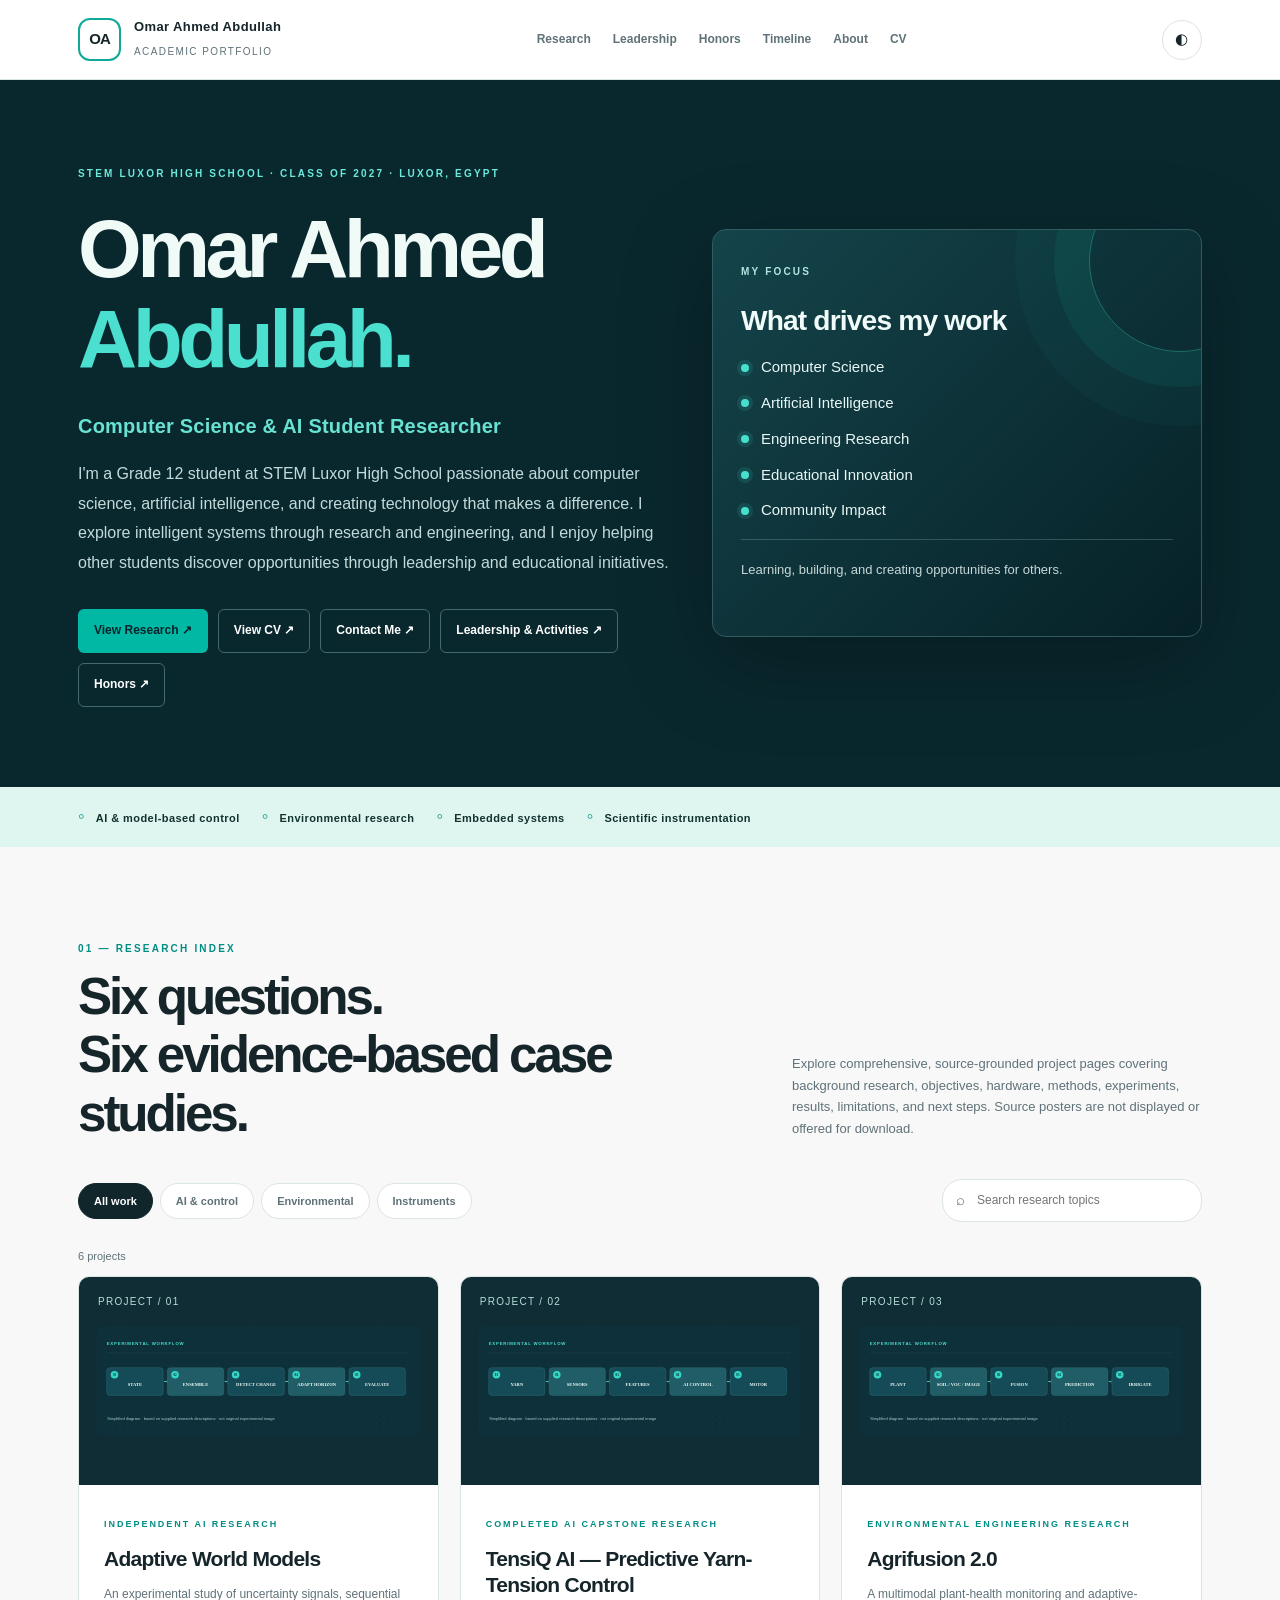
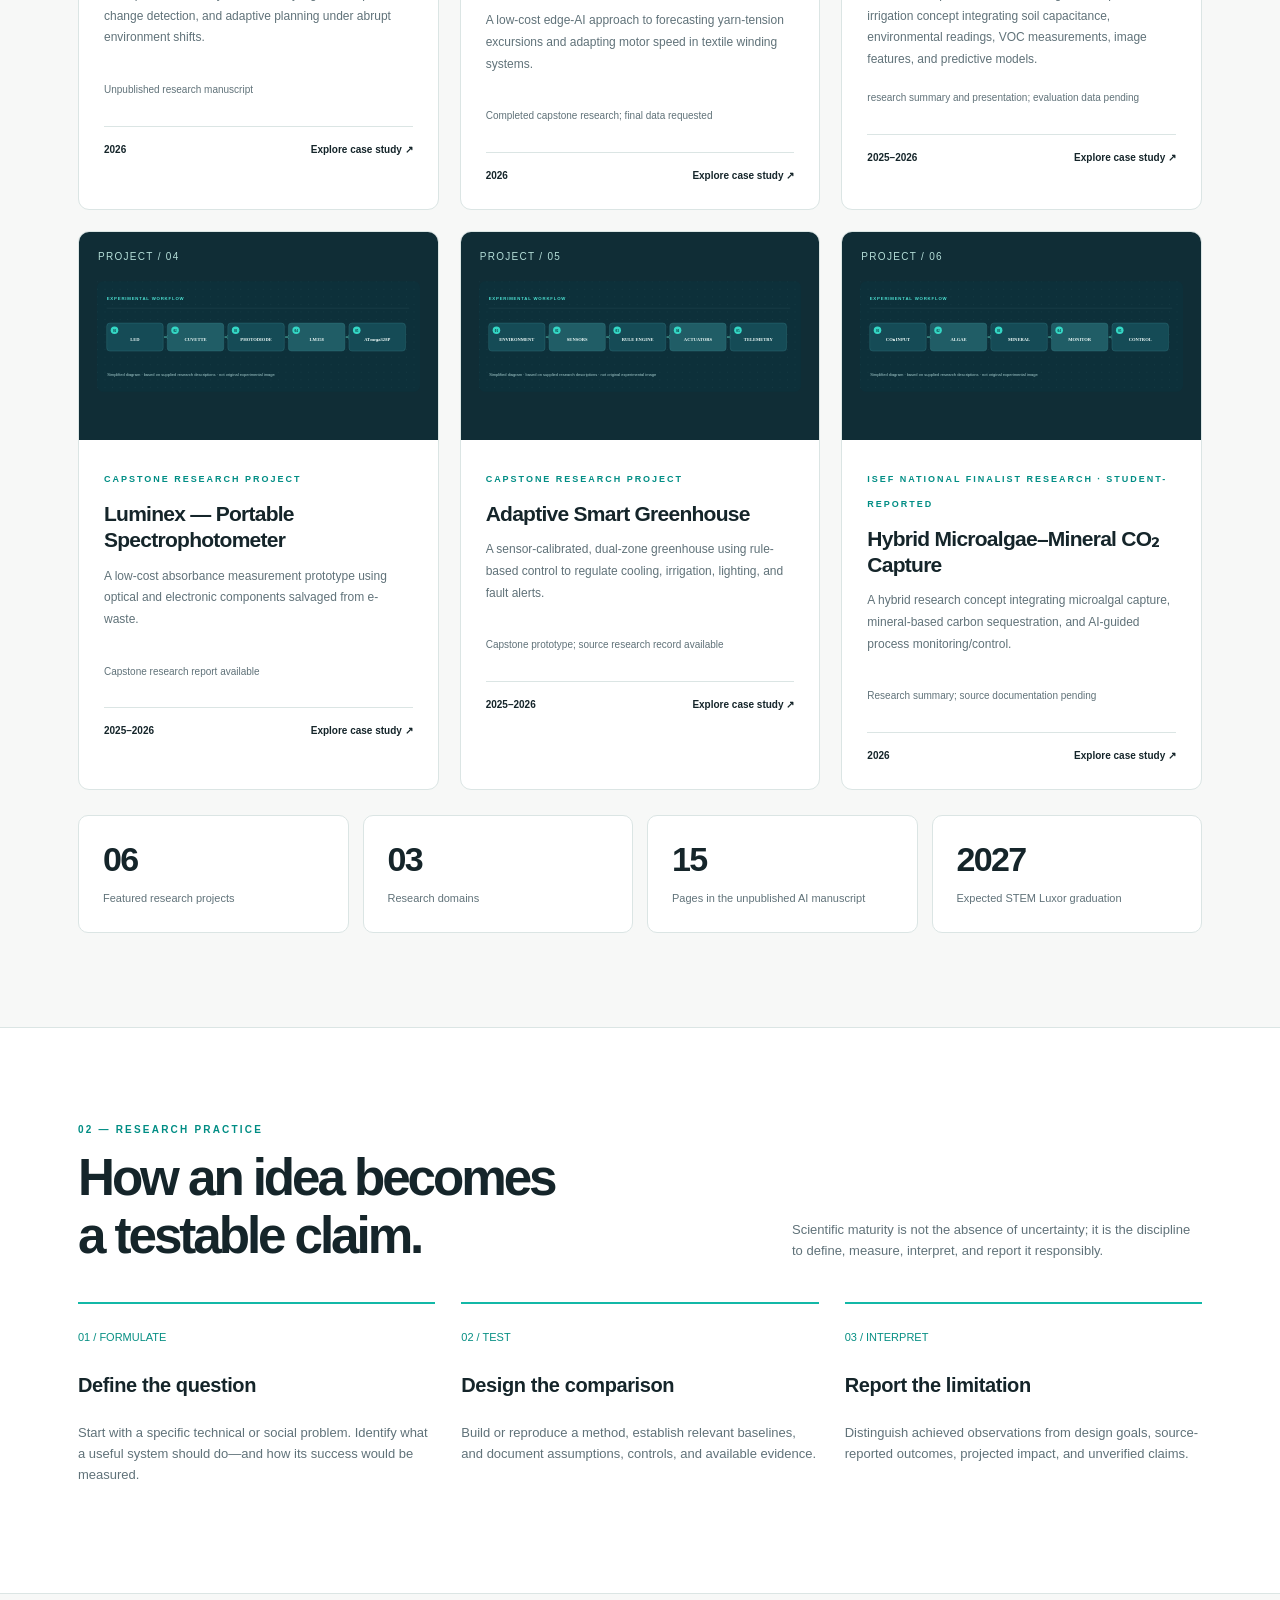
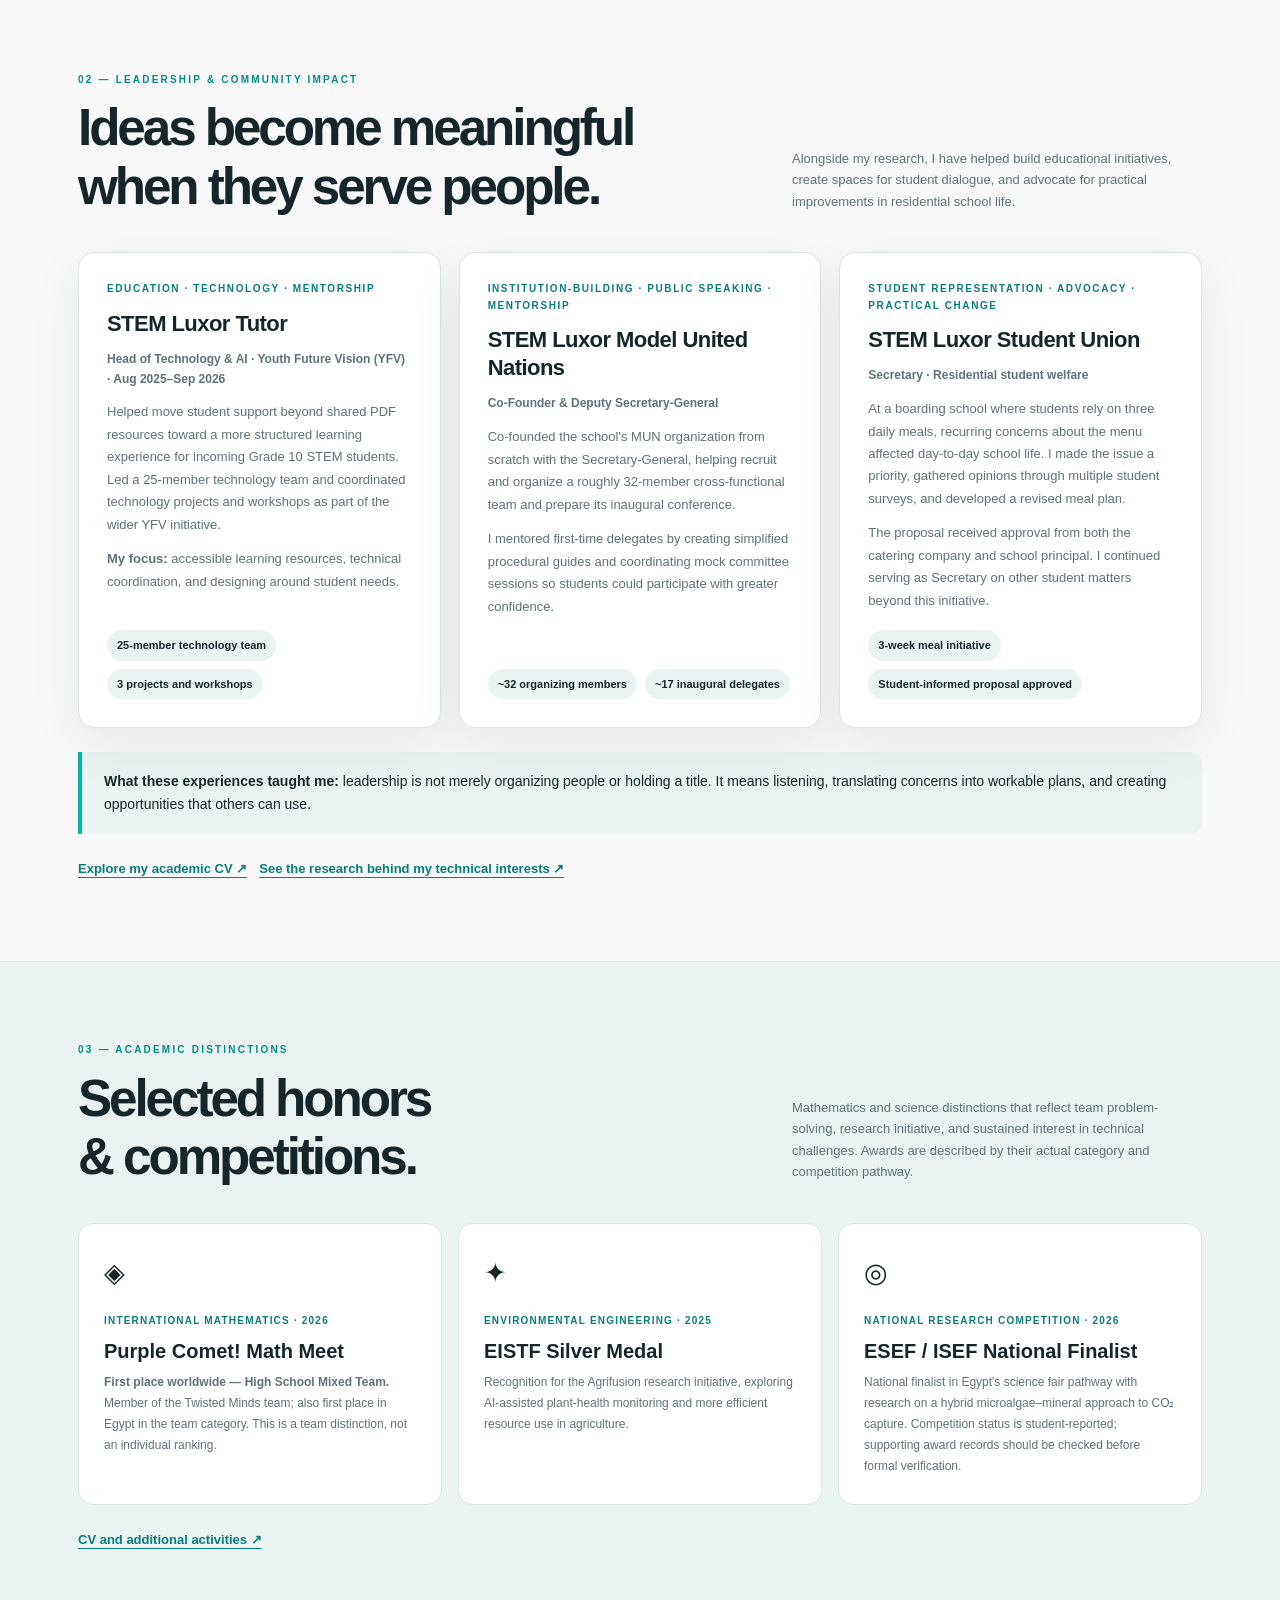
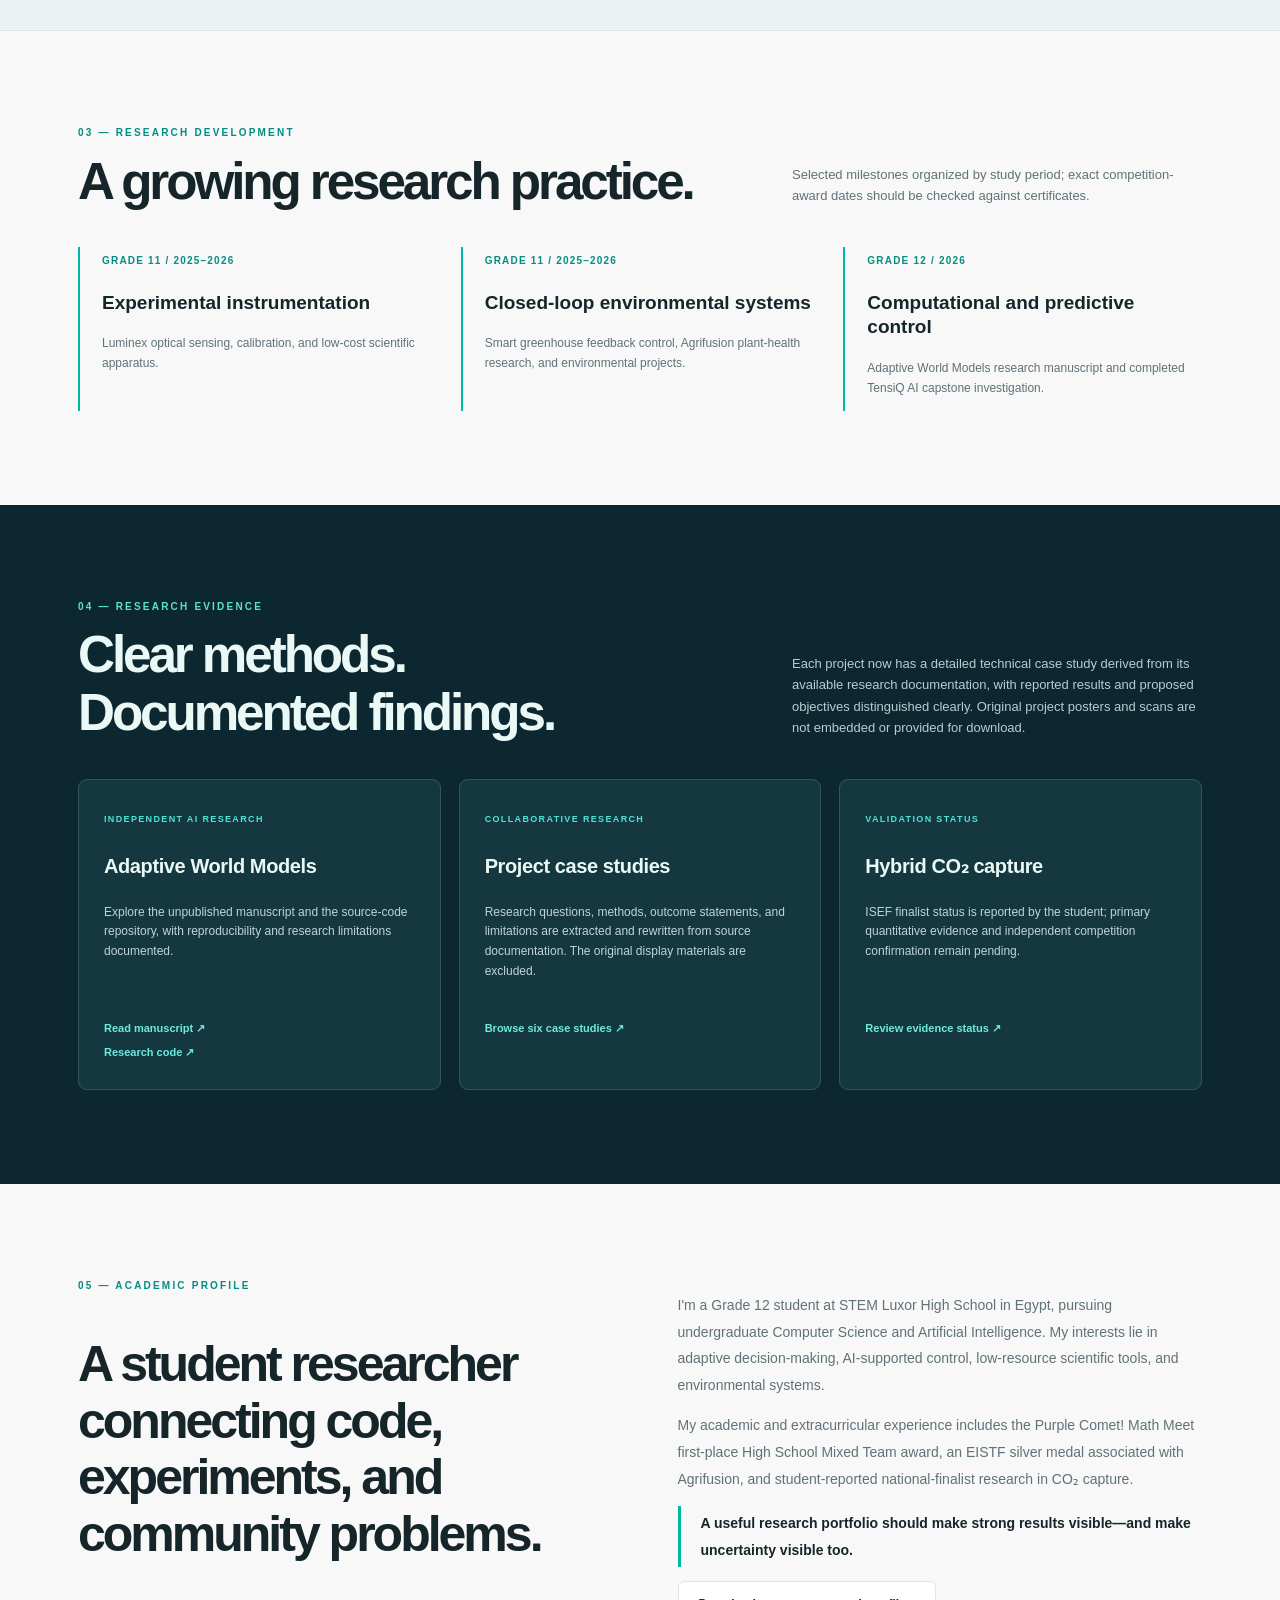
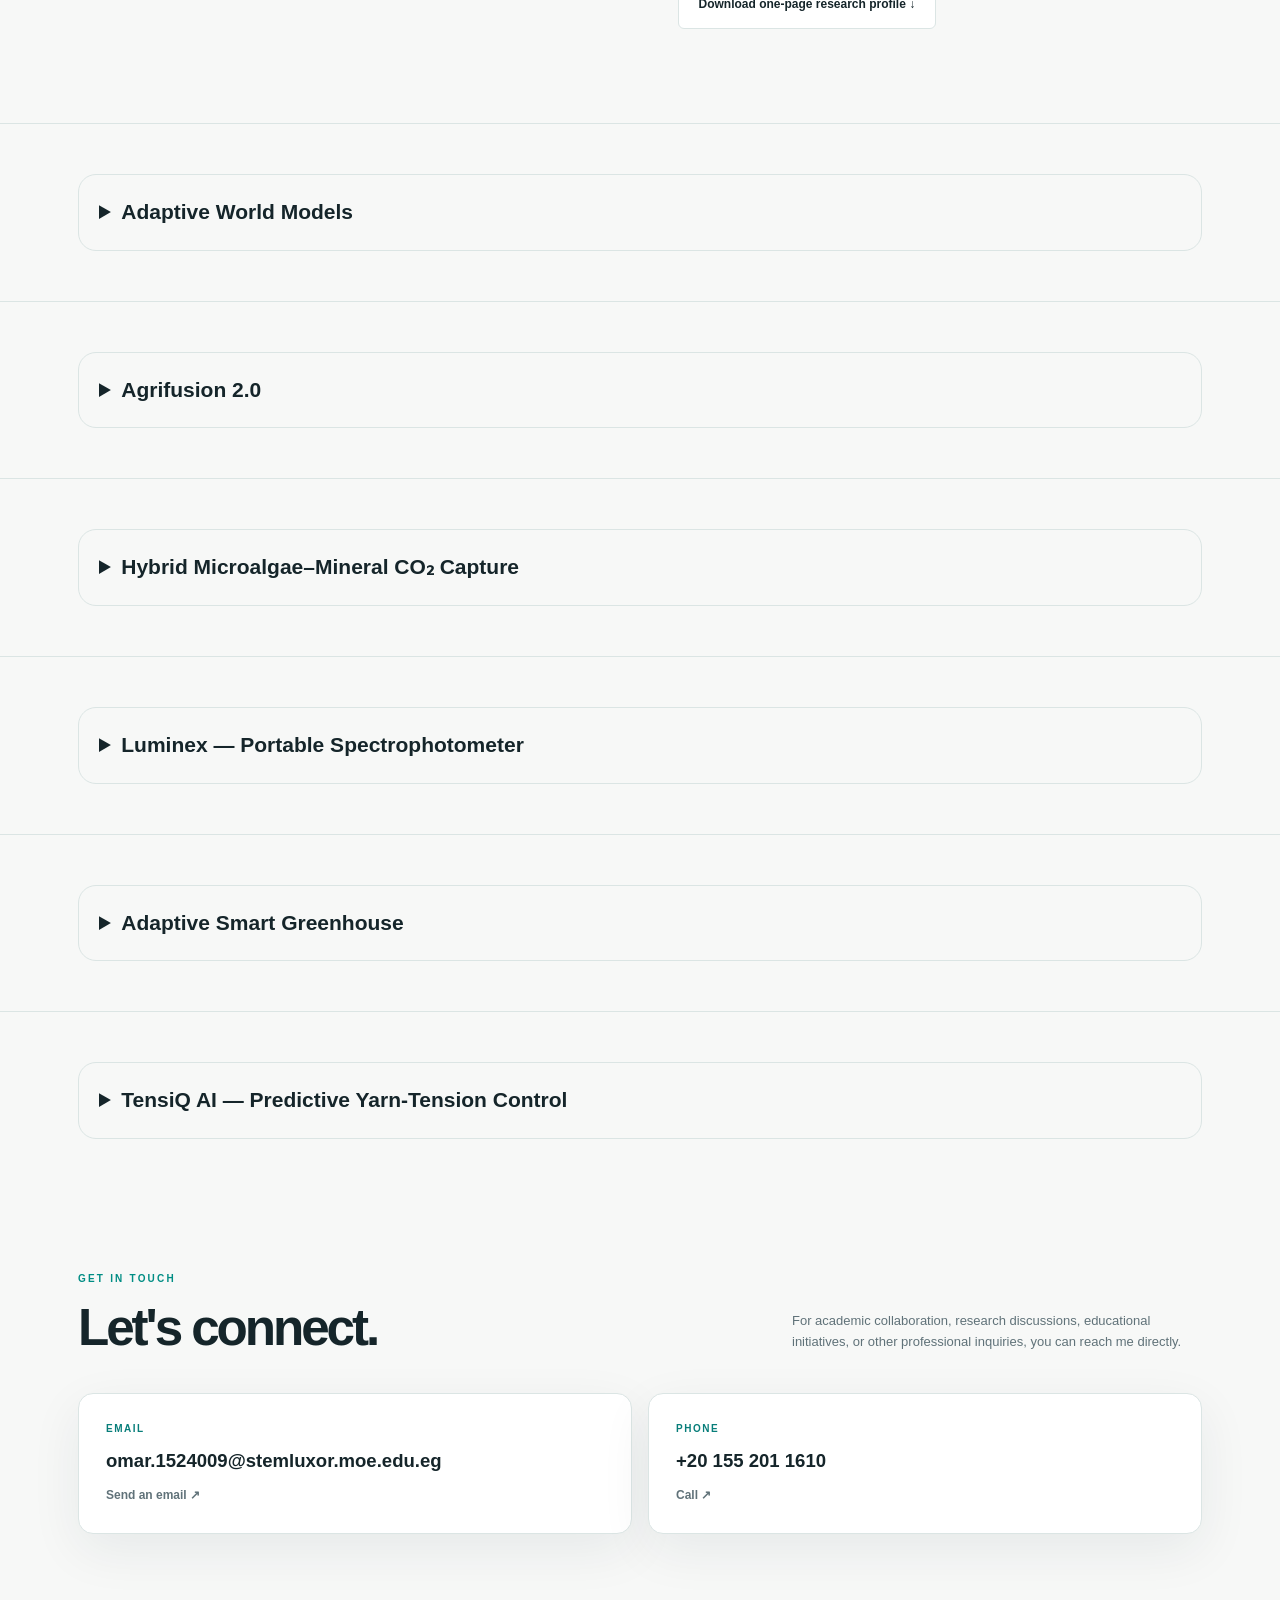
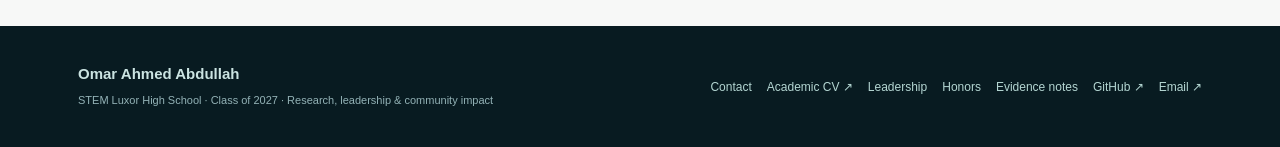
==== commit 4bc9232b: "Link six research cards to complete source-grounded case studies, excluding original posters" ====
--- a/index.html
+++ b/index.html
@@ -79,7 +79,7 @@
 <p class="focus-footnote">Learning, building, and creating opportunities for others.</p>
 </aside>
 </div></section><div class="microstrip"><div class="shell microstrip-inner"><span>AI &amp; model-based control</span><span>Environmental research</span><span>Embedded systems</span><span>Scientific instrumentation</span></div></div>
-<section class="section shell" id="research"><div class="section-head"><div><div class="eyebrow">01 — Research index</div><h2>Six questions.<br/>Six evidence-based case studies.</h2></div><p>Browse projects by field, compare documented results, and open individual methodology pages. Each claim is identified as a measurement, source report, target, or proposal.</p></div><div class="research-toolbar"><div aria-label="Filter by research area" class="filterbar" role="group"><button aria-pressed="true" class="filter-btn active" data-filter="all">All work</button><button aria-pressed="false" class="filter-btn" data-filter="AI">AI &amp; control</button><button aria-pressed="false" class="filter-btn" data-filter="ENVIRONMENT">Environmental</button><button aria-pressed="false" class="filter-btn" data-filter="INSTRUMENTATION">Instruments</button></div><label class="search-field">⌕<input aria-label="Search research projects" data-search="" placeholder="Search research topics" type="search"/></label></div><p data-result-count="" style="font-size:11px;color:var(--muted)">6 projects</p><div class="grid"><article class="project-card" data-category="AI" data-search="Adaptive World Models AI &amp; MODEL-BASED CONTROL An experimental study of uncertainty signals, sequential change detection, and adaptive planning under abrupt environment shifts."><a aria-label="Read project: Adaptive World Models" class="card-art" href="#offline-adaptive-world-models"><span class="card-index">PROJECT / 01</span><img alt="Conceptual diagram for Adaptive World Models" loading="lazy" src="[data-uri]"/></a><div class="card-body"><span class="eyebrow">INDEPENDENT AI RESEARCH</span><h3><a href="#offline-adaptive-world-models">Adaptive World Models</a></h3><p>An experimental study of uncertainty signals, sequential change detection, and adaptive planning under abrupt environment shifts.</p><div class="card-status">Unpublished research manuscript</div><div class="card-foot"><span>2026</span><a href="#offline-adaptive-world-models">Explore case study ↗</a></div></div></article><article class="project-card" data-category="AI" data-search="TensiQ AI — Predictive Yarn-Tension Control INDUSTRIAL AI &amp; PREDICTIVE CONTROL A low-cost edge-AI approach to forecasting yarn-tension excursions and adapting motor speed in textile winding systems."><a aria-label="Read project: TensiQ AI — Predictive Yarn-Tension Control" class="card-art" href="#offline-tensiq-ai"><span class="card-index">PROJECT / 02</span><img alt="Conceptual diagram for TensiQ AI — Predictive Yarn-Tension Control" loading="lazy" src="[data-uri]"/></a><div class="card-body"><span class="eyebrow">COMPLETED AI CAPSTONE RESEARCH</span><h3><a href="#offline-tensiq-ai">TensiQ AI — Predictive Yarn-Tension Control</a></h3><p>A low-cost edge-AI approach to forecasting yarn-tension excursions and adapting motor speed in textile winding systems.</p><div class="card-status">Completed capstone research; final data requested</div><div class="card-foot"><span>2026</span><a href="#offline-tensiq-ai">Explore case study ↗</a></div></div></article><article class="project-card" data-category="AI ENVIRONMENT" data-search="Agrifusion 2.0 MULTIMODAL AI &amp; PRECISION AGRICULTURE A multimodal plant-health monitoring and adaptive-irrigation concept integrating soil capacitance, environmental readings, VOC measurements, image features, and predictive models."><a aria-label="Read project: Agrifusion 2.0" class="card-art" href="#offline-agrifusion"><span class="card-index">PROJECT / 03</span><img alt="Conceptual diagram for Agrifusion 2.0" loading="lazy" src="[data-uri]"/></a><div class="card-body"><span class="eyebrow">ENVIRONMENTAL ENGINEERING RESEARCH</span><h3><a href="#offline-agrifusion">Agrifusion 2.0</a></h3><p>A multimodal plant-health monitoring and adaptive-irrigation concept integrating soil capacitance, environmental readings, VOC measurements, image features, and predictive models.</p><div class="card-status">research summary and presentation; evaluation data pending</div><div class="card-foot"><span>2025–2026</span><a href="#offline-agrifusion">Explore case study ↗</a></div></div></article><article class="project-card" data-category="INSTRUMENTATION" data-search="Luminex — Portable Spectrophotometer OPTICAL INSTRUMENTATION &amp; E-WASTE A low-cost absorbance measurement prototype using optical and electronic components salvaged from e-waste."><a aria-label="Read project: Luminex — Portable Spectrophotometer" class="card-art" href="#offline-luminex"><span class="card-index">PROJECT / 04</span><img alt="Conceptual diagram for Luminex — Portable Spectrophotometer" loading="lazy" src="[data-uri]"/></a><div class="card-body"><span class="eyebrow">CAPSTONE RESEARCH PROJECT</span><h3><a href="#offline-luminex">Luminex — Portable Spectrophotometer</a></h3><p>A low-cost absorbance measurement prototype using optical and electronic components salvaged from e-waste.</p><div class="card-status">Capstone research report available</div><div class="card-foot"><span>2025–2026</span><a href="#offline-luminex">Explore case study ↗</a></div></div></article><article class="project-card" data-category="ENVIRONMENT" data-search="Adaptive Smart Greenhouse IOT &amp; CLOSED-LOOP AUTOMATION A sensor-calibrated, dual-zone greenhouse using rule-based control to regulate cooling, irrigation, lighting, and fault alerts."><a aria-label="Read project: Adaptive Smart Greenhouse" class="card-art" href="#offline-smart-greenhouse"><span class="card-index">PROJECT / 05</span><img alt="Conceptual diagram for Adaptive Smart Greenhouse" loading="lazy" src="[data-uri]"/></a><div class="card-body"><span class="eyebrow">CAPSTONE RESEARCH PROJECT</span><h3><a href="#offline-smart-greenhouse">Adaptive Smart Greenhouse</a></h3><p>A sensor-calibrated, dual-zone greenhouse using rule-based control to regulate cooling, irrigation, lighting, and fault alerts.</p><div class="card-status">Capstone prototype; source research record available</div><div class="card-foot"><span>2025–2026</span><a href="#offline-smart-greenhouse">Explore case study ↗</a></div></div></article><article class="project-card" data-category="AI ENVIRONMENT" data-search="Hybrid Microalgae–Mineral CO₂ Capture AI &amp; ENVIRONMENTAL SYSTEMS A hybrid research concept integrating microalgal capture, mineral-based carbon sequestration, and AI-guided process monitoring/control."><a aria-label="Read project: Hybrid Microalgae–Mineral CO₂ Capture" class="card-art" href="#offline-co2-capture"><span class="card-index">PROJECT / 06</span><img alt="Conceptual diagram for Hybrid Microalgae–Mineral CO₂ Capture" loading="lazy" src="[data-uri]"/></a><div class="card-body"><span class="eyebrow">ISEF NATIONAL FINALIST RESEARCH · STUDENT-REPORTED</span><h3><a href="#offline-co2-capture">Hybrid Microalgae–Mineral CO₂ Capture</a></h3><p>A hybrid research concept integrating microalgal capture, mineral-based carbon sequestration, and AI-guided process monitoring/control.</p><div class="card-status">Research summary; source documentation pending</div><div class="card-foot"><span>2026</span><a href="#offline-co2-capture">Explore case study ↗</a></div></div></article></div><p class="empty-state" data-empty="" hidden="">No projects match your search. Try another keyword or filter.</p><div class="metrics-row"><div class="metric"><strong>06</strong><p>Featured research projects</p></div><div class="metric"><strong>03</strong><p>Research domains</p></div><div class="metric"><strong>15</strong><p>Pages in the unpublished AI manuscript</p></div><div class="metric"><strong>2027</strong><p>Expected STEM Luxor graduation</p></div></div></section>
+<section class="section shell" id="research"><div class="section-head"><div><div class="eyebrow">01 — Research index</div><h2>Six questions.<br/>Six evidence-based case studies.</h2></div><p>Explore comprehensive, source-grounded project pages covering background research, objectives, hardware, methods, experiments, results, limitations, and next steps. Source posters are not displayed or offered for download.</p></div><div class="research-toolbar"><div aria-label="Filter by research area" class="filterbar" role="group"><button aria-pressed="true" class="filter-btn active" data-filter="all">All work</button><button aria-pressed="false" class="filter-btn" data-filter="AI">AI &amp; control</button><button aria-pressed="false" class="filter-btn" data-filter="ENVIRONMENT">Environmental</button><button aria-pressed="false" class="filter-btn" data-filter="INSTRUMENTATION">Instruments</button></div><label class="search-field">⌕<input aria-label="Search research projects" data-search="" placeholder="Search research topics" type="search"/></label></div><p data-result-count="" style="font-size:11px;color:var(--muted)">6 projects</p><div class="grid"><article class="project-card" data-category="AI" data-search="Adaptive World Models AI &amp; MODEL-BASED CONTROL An experimental study of uncertainty signals, sequential change detection, and adaptive planning under abrupt environment shifts."><a aria-label="Read project: Adaptive World Models" class="card-art" href="projects/adaptive-world-models.html"><span class="card-index">PROJECT / 01</span><img alt="Conceptual diagram for Adaptive World Models" loading="lazy" src="[data-uri]"/></a><div class="card-body"><span class="eyebrow">INDEPENDENT AI RESEARCH</span><h3><a href="projects/adaptive-world-models.html">Adaptive World Models</a></h3><p>An experimental study of uncertainty signals, sequential change detection, and adaptive planning under abrupt environment shifts.</p><div class="card-status">Unpublished research manuscript</div><div class="card-foot"><span>2026</span><a href="projects/adaptive-world-models.html">Explore case study ↗</a></div></div></article><article class="project-card" data-category="AI" data-search="TensiQ AI — Predictive Yarn-Tension Control INDUSTRIAL AI &amp; PREDICTIVE CONTROL A low-cost edge-AI approach to forecasting yarn-tension excursions and adapting motor speed in textile winding systems."><a aria-label="Read project: TensiQ AI — Predictive Yarn-Tension Control" class="card-art" href="projects/tensiq-ai.html"><span class="card-index">PROJECT / 02</span><img alt="Conceptual diagram for TensiQ AI — Predictive Yarn-Tension Control" loading="lazy" src="[data-uri]"/></a><div class="card-body"><span class="eyebrow">COMPLETED AI CAPSTONE RESEARCH</span><h3><a href="projects/tensiq-ai.html">TensiQ AI — Predictive Yarn-Tension Control</a></h3><p>A low-cost edge-AI approach to forecasting yarn-tension excursions and adapting motor speed in textile winding systems.</p><div class="card-status">Completed capstone research; final data requested</div><div class="card-foot"><span>2026</span><a href="projects/tensiq-ai.html">Explore case study ↗</a></div></div></article><article class="project-card" data-category="AI ENVIRONMENT" data-search="Agrifusion 2.0 MULTIMODAL AI &amp; PRECISION AGRICULTURE A multimodal plant-health monitoring and adaptive-irrigation concept integrating soil capacitance, environmental readings, VOC measurements, image features, and predictive models."><a aria-label="Read project: Agrifusion 2.0" class="card-art" href="projects/agrifusion.html"><span class="card-index">PROJECT / 03</span><img alt="Conceptual diagram for Agrifusion 2.0" loading="lazy" src="[data-uri]"/></a><div class="card-body"><span class="eyebrow">ENVIRONMENTAL ENGINEERING RESEARCH</span><h3><a href="projects/agrifusion.html">Agrifusion 2.0</a></h3><p>A multimodal plant-health monitoring and adaptive-irrigation concept integrating soil capacitance, environmental readings, VOC measurements, image features, and predictive models.</p><div class="card-status">research summary and presentation; evaluation data pending</div><div class="card-foot"><span>2025–2026</span><a href="projects/agrifusion.html">Explore case study ↗</a></div></div></article><article class="project-card" data-category="INSTRUMENTATION" data-search="Luminex — Portable Spectrophotometer OPTICAL INSTRUMENTATION &amp; E-WASTE A low-cost absorbance measurement prototype using optical and electronic components salvaged from e-waste."><a aria-label="Read project: Luminex — Portable Spectrophotometer" class="card-art" href="projects/luminex.html"><span class="card-index">PROJECT / 04</span><img alt="Conceptual diagram for Luminex — Portable Spectrophotometer" loading="lazy" src="[data-uri]"/></a><div class="card-body"><span class="eyebrow">CAPSTONE RESEARCH PROJECT</span><h3><a href="projects/luminex.html">Luminex — Portable Spectrophotometer</a></h3><p>A low-cost absorbance measurement prototype using optical and electronic components salvaged from e-waste.</p><div class="card-status">Capstone research report available</div><div class="card-foot"><span>2025–2026</span><a href="projects/luminex.html">Explore case study ↗</a></div></div></article><article class="project-card" data-category="ENVIRONMENT" data-search="Adaptive Smart Greenhouse IOT &amp; CLOSED-LOOP AUTOMATION A sensor-calibrated, dual-zone greenhouse using rule-based control to regulate cooling, irrigation, lighting, and fault alerts."><a aria-label="Read project: Adaptive Smart Greenhouse" class="card-art" href="projects/smart-greenhouse.html"><span class="card-index">PROJECT / 05</span><img alt="Conceptual diagram for Adaptive Smart Greenhouse" loading="lazy" src="[data-uri]"/></a><div class="card-body"><span class="eyebrow">CAPSTONE RESEARCH PROJECT</span><h3><a href="projects/smart-greenhouse.html">Adaptive Smart Greenhouse</a></h3><p>A sensor-calibrated, dual-zone greenhouse using rule-based control to regulate cooling, irrigation, lighting, and fault alerts.</p><div class="card-status">Capstone prototype; source research record available</div><div class="card-foot"><span>2025–2026</span><a href="projects/smart-greenhouse.html">Explore case study ↗</a></div></div></article><article class="project-card" data-category="AI ENVIRONMENT" data-search="Hybrid Microalgae–Mineral CO₂ Capture AI &amp; ENVIRONMENTAL SYSTEMS A hybrid research concept integrating microalgal capture, mineral-based carbon sequestration, and AI-guided process monitoring/control."><a aria-label="Read project: Hybrid Microalgae–Mineral CO₂ Capture" class="card-art" href="projects/co2-capture.html"><span class="card-index">PROJECT / 06</span><img alt="Conceptual diagram for Hybrid Microalgae–Mineral CO₂ Capture" loading="lazy" src="[data-uri]"/></a><div class="card-body"><span class="eyebrow">ISEF NATIONAL FINALIST RESEARCH · STUDENT-REPORTED</span><h3><a href="projects/co2-capture.html">Hybrid Microalgae–Mineral CO₂ Capture</a></h3><p>A hybrid research concept integrating microalgal capture, mineral-based carbon sequestration, and AI-guided process monitoring/control.</p><div class="card-status">Research summary; source documentation pending</div><div class="card-foot"><span>2026</span><a href="projects/co2-capture.html">Explore case study ↗</a></div></div></article></div><p class="empty-state" data-empty="" hidden="">No projects match your search. Try another keyword or filter.</p><div class="metrics-row"><div class="metric"><strong>06</strong><p>Featured research projects</p></div><div class="metric"><strong>03</strong><p>Research domains</p></div><div class="metric"><strong>15</strong><p>Pages in the unpublished AI manuscript</p></div><div class="metric"><strong>2027</strong><p>Expected STEM Luxor graduation</p></div></div></section>
 <section class="section method-section" id="method"><div class="shell"><div class="section-head"><div><div class="eyebrow">02 — Research practice</div><h2>How an idea becomes<br/>a testable claim.</h2></div><p>Scientific maturity is not the absence of uncertainty; it is the discipline to define, measure, interpret, and report it responsibly.</p></div><div class="method-grid"><article><span class="method-n">01 / FORMULATE</span><h3>Define the question</h3><p>Start with a specific technical or social problem. Identify what a useful system should do—and how its success would be measured.</p></article><article><span class="method-n">02 / TEST</span><h3>Design the comparison</h3><p>Build or reproduce a method, establish relevant baselines, and document assumptions, controls, and available evidence.</p></article><article><span class="method-n">03 / INTERPRET</span><h3>Report the limitation</h3><p>Distinguish achieved observations from design goals, source-reported outcomes, projected impact, and unverified claims.</p></article></div></div></section>
 
 <section class="section shell impact-section" id="leadership" aria-labelledby="leadership-title">
@@ -123,9 +123,9 @@
   <div class="mini-links"><a href="cv.html">CV and additional activities ↗</a></div>
 </div></section>
 <section class="section shell" id="timeline"><div class="section-head"><div><div class="eyebrow">03 — Research development</div><h2>A growing research practice.</h2></div><p>Selected milestones organized by study period; exact competition-award dates should be checked against certificates.</p></div><div class="timeline-list"><article><small>GRADE 11 / 2025–2026</small><h3>Experimental instrumentation</h3><p>Luminex optical sensing, calibration, and low-cost scientific apparatus.</p></article><article><small>GRADE 11 / 2025–2026</small><h3>Closed-loop environmental systems</h3><p>Smart greenhouse feedback control, Agrifusion plant-health research, and environmental projects.</p></article><article><small>GRADE 12 / 2026</small><h3>Computational and predictive control</h3><p>Adaptive World Models research manuscript and completed TensiQ AI capstone investigation.</p></article></div></section>
-<section class="section evidence-section" id="evidence"><div class="shell"><div class="section-head"><div><div class="eyebrow" style="color:#5be1d0">04 — Research evidence</div><h2>Clear methods.<br/>Documented findings.</h2></div><p>This portfolio presents independently written summaries, original workflow diagrams, and carefully qualified findings. Original project display boards and scans are not embedded or provided for download.</p></div><div class="evidence-cards"><article><small>INDEPENDENT AI RESEARCH</small><h3>Adaptive World Models</h3><p>Explore the unpublished manuscript and the source-code repository, with reproducibility and research limitations documented.</p><a href="https://github.com/omarahmed202008-bot" title="Full website resources included in ZIP">Read manuscript ↗</a><br/><a href="https://github.com/omarahmed202008-bot/adaptive-world-models" rel="noopener noreferrer" target="_blank">Research code ↗</a></article><article><small>COLLABORATIVE RESEARCH</small><h3>Project case studies</h3><p>Research questions, methods, outcome statements, and limitations are extracted and rewritten from source documentation. The original display materials are excluded.</p><a href="#research">Browse six case studies ↗</a></article><article><small>VALIDATION STATUS</small><h3>Hybrid CO₂ capture</h3><p>ISEF finalist status is reported by the student; primary quantitative evidence and independent competition confirmation remain pending.</p><a href="#offline-co2-capture">Review evidence status ↗</a></article></div></div></section>
+<section class="section evidence-section" id="evidence"><div class="shell"><div class="section-head"><div><div class="eyebrow" style="color:#5be1d0">04 — Research evidence</div><h2>Clear methods.<br/>Documented findings.</h2></div><p>Each project now has a detailed technical case study derived from its available research documentation, with reported results and proposed objectives distinguished clearly. Original project posters and scans are not embedded or provided for download.</p></div><div class="evidence-cards"><article><small>INDEPENDENT AI RESEARCH</small><h3>Adaptive World Models</h3><p>Explore the unpublished manuscript and the source-code repository, with reproducibility and research limitations documented.</p><a href="https://github.com/omarahmed202008-bot" title="Full website resources included in ZIP">Read manuscript ↗</a><br/><a href="https://github.com/omarahmed202008-bot/adaptive-world-models" rel="noopener noreferrer" target="_blank">Research code ↗</a></article><article><small>COLLABORATIVE RESEARCH</small><h3>Project case studies</h3><p>Research questions, methods, outcome statements, and limitations are extracted and rewritten from source documentation. The original display materials are excluded.</p><a href="#research">Browse six case studies ↗</a></article><article><small>VALIDATION STATUS</small><h3>Hybrid CO₂ capture</h3><p>ISEF finalist status is reported by the student; primary quantitative evidence and independent competition confirmation remain pending.</p><a href="projects/co2-capture.html">Review evidence status ↗</a></article></div></div></section>
 <section class="section shell about-grid" id="about"><div><div class="eyebrow">05 — Academic profile</div><h2>A student researcher connecting code, experiments, and community problems.</h2></div><div><p>I'm a Grade 12 student at STEM Luxor High School in Egypt, pursuing undergraduate Computer Science and Artificial Intelligence. My interests lie in adaptive decision-making, AI-supported control, low-resource scientific tools, and environmental systems.</p><p>My academic and extracurricular experience includes the Purple Comet! Math Meet first-place High School Mixed Team award, an EISTF silver medal associated with Agrifusion, and student-reported national-finalist research in CO₂ capture.</p><p class="quote-strip">A useful research portfolio should make strong results visible—and make uncertainty visible too.</p><a class="btn btn-line" href="https://github.com/omarahmed202008-bot" title="Full website resources included in ZIP">Download one-page research profile ↓</a></div></section>
-<section class="offline-project" id="offline-adaptive-world-models"><div class="shell"><details><summary>Adaptive World Models</summary><section class="subhero"><div class="shell"><span class="eyebrow">PROJECT 01 / 06 — INDEPENDENT AI RESEARCH</span><h1>Adaptive World Models</h1><p class="lead">When environments change, can planning adapt without relying on false certainty?</p><div class="submeta"><span>2026</span><span>AI &amp; MODEL-BASED CONTROL</span><span>Unpublished research manuscript</span></div></div></section><div class="shell project-layout"><div class="project-story"><section class="p-section"><div class="eyebrow">01 / Research question</div><h2>What was investigated?</h2><p class="highlight">Can a sequential detector recognize changed dynamics, and does adapting planning depth improve control performance?</p><p>An experimental study of uncertainty signals, sequential change detection, and adaptive planning under abrupt environment shifts.</p></section><section class="p-section"><div class="eyebrow">02 / Design &amp; methods</div><h2>From concept to investigation</h2><div class="diagram-wrap"><img alt="Five-stage conceptual method diagram for Adaptive World Models" src="[data-uri]"/><p class="source-caption">Simplified conceptual sequence, based on the manuscript; not a reproduction of its exact implementation diagrams.</p></div><p>Five bootstrap-trained transition models, a CUSUM-style change detector, and comparisons among fixed, random, disagreement-based, evidence-guided and true-model planners across synthetic navigation settings.</p><ol><li>Train an ensemble of transition models on synthetic navigation interactions.</li><li>Compare evidence-based change detection with disagreement and rolling surprise signals.</li><li>Benchmark adaptive planning horizons against fixed and other baselines; report both computational work and reward.</li></ol></section><section class="p-section"><div class="eyebrow">03 / Findings</div><h2>What does the current evidence show?</h2><div class="outcome-grid"><div class="outcome"><strong>8 of 8</strong><span>Global shifts detected</span><small>Manuscript-reported</small></div><div class="outcome"><strong>17.5</strong><span>Median observations to detection</span><small>Manuscript-reported</small></div><div class="outcome"><strong>41.1%</strong><span>Reduction in counted planning work</span><small>Manuscript-reported</small></div></div><div aria-label="Manuscript-reported global shift mean reward per interaction" class="barviz"><h3>Global-shift mean reward per interaction — manuscript-reported</h3><div class="barline"><span>Fixed horizon 12</span><div class="track"><div class="fill" style="width:80%"></div></div><strong>0.112</strong></div><div class="barline"><span>Evidence-guided</span><div class="track"><div class="fill alt" style="width:55.7%"></div></div><strong>0.078</strong></div><p class="source-caption">Bar lengths reflect source-reported values; the original analysis reports no established reward gain.</p></div><p>In the held-out global-shift tests, the detector identified all eight changes, with median delay 17.5 observations. Evidence-guided planning reduced counted planning work by 41.1%, but achieved lower mean reward (0.078 per interaction) than fixed-horizon planning (0.112).</p><p class="highlight">The system recognized changes and reduced planning work, but this did not establish a reward improvement over fixed-horizon planning.</p></section><section class="p-section"><div class="eyebrow">04 / Ownership &amp; attribution</div><h2>Individual contribution</h2><p>Author of the research manuscript; conducted the documented AI-assisted reproduction, experiment analysis, and reporting workflow.</p><p class="source-caption">Independent author; AI assistance disclosed in the manuscript.</p></section><section class="p-section"><div class="eyebrow">05 / Limitations &amp; next steps</div><h2>What remains unresolved?</h2><p>The manuscript explicitly reports a small synthetic benchmark, AI-assisted implementation and drafting, an unpublished draft, and no general reward advantage. Its negative result is part of the contribution.</p><p><strong>Next evidence to add:</strong> Independent replication, larger environments, and broader benchmark suites are needed before generalizing.</p></section></div><aside class="aside"><div class="aside-box"><h3>Research status</h3><p>Unpublished research manuscript</p><div><span class="tag">2026</span><span class="tag">Student research</span></div></div><div class="aside-box"><h3>Research evidence and status</h3><a class="resource-link" href="https://github.com/omarahmed202008-bot" title="Full website resources included in ZIP">Unpublished research manuscript ↗</a><a class="resource-link" href="https://github.com/omarahmed202008-bot/adaptive-world-models">GitHub code + reproducibility ↗</a><p class="source-caption">The project page summarizes research findings and methodological details without reproducing original source materials.</p></div><div class="aside-box disc"><h3>Interpretation note</h3><p>Manuscript-reported synthetic benchmark results; not independently peer reviewed.</p></div><div class="aside-box"><h3>Research insight</h3><p>Evidence-guided planning can be cheaper without being better at control.</p></div></aside></div><div class="shell pagenav"><a href="#offline-co2-capture"><small>← Previous research</small>Hybrid Microalgae–Mineral CO₂ Capture</a><a href="#offline-tensiq-ai" style="text-align:right"><small>Next research →</small>TensiQ AI — Predictive Yarn-Tension Control</a></div></details></div></section><section class="offline-project" id="offline-agrifusion"><div class="shell"><details><summary>Agrifusion 2.0</summary><section class="subhero"><div class="shell"><span class="eyebrow">PROJECT 03 / 06 — ENVIRONMENTAL ENGINEERING RESEARCH</span><h1>Agrifusion 2.0</h1><p class="lead">Detect plant stress sooner by combining signals that single sensors miss.</p><div class="submeta"><span>2025–2026</span><span>MULTIMODAL AI &amp; PRECISION AGRICULTURE</span><span>research summary and presentation; evaluation data pending</span></div></div></section><div class="shell project-layout"><div class="project-story"><section class="p-section"><div class="eyebrow">01 / Research question</div><h2>What was investigated?</h2><p class="highlight">Can sensor fusion and short-horizon forecasting support earlier, more targeted irrigation than manual or threshold-based approaches?</p><p>A multimodal plant-health monitoring and adaptive-irrigation concept integrating soil capacitance, environmental readings, VOC measurements, image features, and predictive models.</p></section><section class="p-section"><div class="eyebrow">02 / Design &amp; methods</div><h2>From concept to investigation</h2><div class="diagram-wrap"><img alt="Five-stage conceptual method diagram for Agrifusion 2.0" src="[data-uri]"/><p class="source-caption">Pipeline synthesized from the team report and presentation; some details are proposed rather than validated.</p></div><p>The research report outlines random forest/LightGBM methods, vision encoders, optional electrophysiology, and 6–12-hour forecasting. A separate team presentation describes an ESP32-S3-based rover, VOC sensing and peristaltic actuation.</p><ol><li>Collect multiple sensor streams, image features, and other possible plant-stress indicators.</li><li>Combine feature types with tree-based classifiers, vision encoders, and proposed time-series forecasts.</li><li>Compare predictive decisions with manual or threshold-based irrigation under controlled conditions.</li></ol></section><section class="p-section"><div class="eyebrow">03 / Findings</div><h2>What does the current evidence show?</h2><div class="outcome-grid"><div class="outcome"><strong>6–12 h</strong><span>Forecast window discussed</span><small>Design claim</small></div><div class="outcome"><strong>94.2%</strong><span>F1 score</span><small>Presentation-reported</small></div><div class="outcome"><strong>40%</strong><span>Water-use reduction</span><small>Projection only</small></div></div><p>The project presentation reports a 94.2% F1 score and a projected 40% reduction in water use. These are source-reported statements; the underlying validation dataset and full analysis are not included in the materials supplied.</p><p class="highlight">Multimodal sensing is proposed to reveal plant stress earlier than a single sensor; the supplied records do not fully document the reported model evaluation.</p></section><section class="p-section"><div class="eyebrow">04 / Ownership &amp; attribution</div><h2>Individual contribution</h2><p>Research participation and connection to an EISTF silver-medal Agrifusion project, as reported by the applicant; specific authorship of the supplied Agrifusion 2.0 research document must be confirmed before public release.</p><p class="source-caption">Collaborative research; verify exact coauthors for each version and project contribution.</p></section><section class="p-section"><div class="eyebrow">05 / Limitations &amp; next steps</div><h2>What remains unresolved?</h2><p>the project documentation includes planned experimental comparisons, while the presentation reports performance figures. Claims require checking against original experiment logs before describing them as independently established.</p><p><strong>Next evidence to add:</strong> Confirm authorship, provide validation splits and raw outcomes, and separate implemented components from proposals.</p></section></div><aside class="aside"><div class="aside-box"><h3>Research status</h3><p>research summary and presentation; evaluation data pending</p><div><span class="tag">2025–2026</span><span class="tag">Student research</span></div></div><div class="aside-box"><h3>Research evidence and status</h3><a class="resource-link" href="#research">Read this project summary ↗</a><p class="source-caption">The project page summarizes research findings and methodological details without reproducing original source materials.</p></div><div class="aside-box disc"><h3>Interpretation note</h3><p>The 40% water reduction is identified as a projection; team-author attribution requires review.</p></div><div class="aside-box"><h3>Research insight</h3><p>Model accuracy and projected resource savings are different forms of evidence.</p></div></aside></div><div class="shell pagenav"><a href="#offline-tensiq-ai"><small>← Previous research</small>TensiQ AI — Predictive Yarn-Tension Control</a><a href="#offline-luminex" style="text-align:right"><small>Next research →</small>Luminex — Portable Spectrophotometer</a></div></details></div></section><section class="offline-project" id="offline-co2-capture"><div class="shell"><details><summary>Hybrid Microalgae–Mineral CO₂ Capture</summary><section class="subhero"><div class="shell"><span class="eyebrow">PROJECT 06 / 06 — ISEF NATIONAL FINALIST RESEARCH · STUDENT-REPORTED</span><h1>Hybrid Microalgae–Mineral CO₂ Capture</h1><p class="lead">Combine biological CO₂ uptake and mineral sequestration with intelligent process control.</p><div class="submeta"><span>2026</span><span>AI &amp; ENVIRONMENTAL SYSTEMS</span><span>Research summary; source documentation pending</span></div></div></section><div class="shell project-layout"><div class="project-story"><section class="p-section"><div class="eyebrow">01 / Research question</div><h2>What was investigated?</h2><p class="highlight">How might biological and mineral pathways be combined into a more responsive CO₂ capture architecture?</p><p>A hybrid research concept integrating microalgal capture, mineral-based carbon sequestration, and AI-guided process monitoring/control.</p></section><section class="p-section"><div class="eyebrow">02 / Design &amp; methods</div><h2>From concept to investigation</h2><div class="diagram-wrap"><img alt="Five-stage conceptual method diagram for Hybrid Microalgae–Mineral CO₂ Capture" src="[data-uri]"/><p class="source-caption">Illustrative research concept only. No verified performance figures are shown.</p></div><p>The research direction combines a microalgae stage and a mineral-based stage, with AI-guided monitoring/control. Engineering drawings, precise chemistry, methods and experimental data have not yet been provided for this portfolio.</p><ol><li>Explore the integration of biological carbon uptake with mineral-based carbon sequestration.</li><li>Identify measurements and process conditions for a future AI-controlled capture system.</li><li>Plan a validation method that can report capture efficiency, energy use, stability, and byproducts.</li></ol></section><section class="p-section"><div class="eyebrow">03 / Findings</div><h2>What does the current evidence show?</h2><div class="outcome-grid"><div class="outcome"><strong>2</strong><span>Complementary capture routes</span><small>Applicant description</small></div><div class="outcome"><strong>ISEF</strong><span>National finalist status</span><small>Student-reported</small></div><div class="outcome"><strong>—</strong><span>Measured capture efficiency</span><small>Not supplied</small></div></div><p>The applicant reports advancing to the Egyptian science fair national-finalist stage with this project. No independent performance metrics are claimed here.</p><p class="highlight">The reported competition recognition is distinct from independently documented efficiency; the underlying research documentation and data are still needed.</p></section><section class="p-section"><div class="eyebrow">04 / Ownership &amp; attribution</div><h2>Individual contribution</h2><p>Research contributor; ISEF national-finalist status reported by applicant and awaiting source confirmation.</p><p class="source-caption">Project collaborator names and attribution pending source research record.</p></section><section class="p-section"><div class="eyebrow">05 / Limitations &amp; next steps</div><h2>What remains unresolved?</h2><p>research report, experimental logs and finalist documentation are required to complete the evidence record. The currently available participation certificate alone does not independently establish the national-finalist distinction.</p><p><strong>Next evidence to add:</strong> Add underlying project documentation, award/finalist confirmation, process schematic, measured capture data, and a methods section.</p></section></div><aside class="aside"><div class="aside-box"><h3>Research status</h3><p>Research summary; source documentation pending</p><div><span class="tag">2026</span><span class="tag">Student research</span></div></div><div class="aside-box"><h3>Research evidence and status</h3><a class="resource-link" href="#research">Read this project summary ↗</a><p class="source-caption">The project page summarizes research findings and methodological details without reproducing original source materials.</p></div><div class="aside-box disc"><h3>Interpretation note</h3><p>Research summary and award status are student-reported; original research document/evidence has not been supplied.</p></div><div class="aside-box"><h3>Research insight</h3><p>The science-fair result and research performance need separate supporting records.</p></div></aside></div><div class="shell pagenav"><a href="#offline-smart-greenhouse"><small>← Previous research</small>Adaptive Smart Greenhouse</a><a href="#offline-adaptive-world-models" style="text-align:right"><small>Next research →</small>Adaptive World Models</a></div></details></div></section><section class="offline-project" id="offline-luminex"><div class="shell"><details><summary>Luminex — Portable Spectrophotometer</summary><section class="subhero"><div class="shell"><span class="eyebrow">PROJECT 04 / 06 — CAPSTONE RESEARCH PROJECT</span><h1>Luminex — Portable Spectrophotometer</h1><p class="lead">Reclaim discarded electronics and turn them into a useful scientific instrument.</p><div class="submeta"><span>2025–2026</span><span>OPTICAL INSTRUMENTATION &amp; E-WASTE</span><span>Capstone research report available</span></div></div></section><div class="shell project-layout"><div class="project-story"><section class="p-section"><div class="eyebrow">01 / Research question</div><h2>What was investigated?</h2><p class="highlight">Can a small instrument made with recovered optical components provide reliable Beer–Lambert absorbance measurements?</p><p>A low-cost absorbance measurement prototype using optical and electronic components salvaged from e-waste.</p></section><section class="p-section"><div class="eyebrow">02 / Design &amp; methods</div><h2>From concept to investigation</h2><div class="diagram-wrap"><img alt="Five-stage conceptual method diagram for Luminex — Portable Spectrophotometer" src="[data-uri]"/><p class="source-caption">Optical signal chain summarized from team research documentation.</p></div><p>The team report describes RGB illumination, a salvaged photodiode, DVD-player optics, an LM358 transimpedance stage, a standalone ATmega328P, a black optical tunnel, and dye-dilution calibration.</p><ol><li>Salvage optoelectronic components to construct a low-cost transmitted-light measurement path.</li><li>Condition the photodiode signal with a transimpedance amplifier and digitize it with a standalone ATmega328P.</li><li>Calibrate absorbance using serially diluted dye standards and Beer–Lambert relationships.</li></ol></section><section class="p-section"><div class="eyebrow">03 / Findings</div><h2>What does the current evidence show?</h2><div class="outcome-grid"><div class="outcome"><strong>&gt;0.96</strong><span>Reported calibration R²</span><small>team report</small></div><div class="outcome"><strong>&lt;5%</strong><span>Reported measurement error</span><small>team report</small></div><div class="outcome"><strong>5</strong><span>Calibration points</span><small>team report</small></div></div><p>The supplied research document reports Beer–Lambert calibration linearity above R² = 0.96 across five points and measurement error below 5%.</p><p class="highlight">the project documentation reports a functioning low-cost optical instrument with good calibration linearity, although raw measurement files have not been provided.</p></section><section class="p-section"><div class="eyebrow">04 / Ownership &amp; attribution</div><h2>Individual contribution</h2><p>Named team researcher on the STEM Luxor Grade 11 Semester 1 research report.</p><p class="source-caption">Team: Moaz Mohamed Hamed, Omar Ahmed Abdullah, Mohamed Ashraf Gamal, Ahmed Mohamed Abdelraheem.</p></section><section class="p-section"><div class="eyebrow">05 / Limitations &amp; next steps</div><h2>What remains unresolved?</h2><p>research document-reported performance is not an independent metrology certification. Raw measurement tables and external calibration records were not included.</p><p><strong>Next evidence to add:</strong> Add complete calibration tables, uncertainty analysis, and images of the final built prototype.</p></section></div><aside class="aside"><div class="aside-box"><h3>Research status</h3><p>Capstone research report available</p><div><span class="tag">2025–2026</span><span class="tag">Student research</span></div></div><div class="aside-box"><h3>Research evidence and status</h3><a class="resource-link" href="#research">Read this project summary ↗</a><p class="source-caption">The project page summarizes research findings and methodological details without reproducing original source materials.</p></div><div class="aside-box disc"><h3>Interpretation note</h3><p>Accuracy and linearity are reported by the team on the source research record.</p></div><div class="aside-box"><h3>Research insight</h3><p>Recycled parts can be a legitimate foundation for experimental instrumentation.</p></div></aside></div><div class="shell pagenav"><a href="#offline-agrifusion"><small>← Previous research</small>Agrifusion 2.0</a><a href="#offline-smart-greenhouse" style="text-align:right"><small>Next research →</small>Adaptive Smart Greenhouse</a></div></details></div></section><section class="offline-project" id="offline-smart-greenhouse"><div class="shell"><details><summary>Adaptive Smart Greenhouse</summary><section class="subhero"><div class="shell"><span class="eyebrow">PROJECT 05 / 06 — CAPSTONE RESEARCH PROJECT</span><h1>Adaptive Smart Greenhouse</h1><p class="lead">Build robust environmental control for cultivation in harsh, water-scarce conditions.</p><div class="submeta"><span>2025–2026</span><span>IOT &amp; CLOSED-LOOP AUTOMATION</span><span>Capstone prototype; source research record available</span></div></div></section><div class="shell project-layout"><div class="project-story"><section class="p-section"><div class="eyebrow">01 / Research question</div><h2>What was investigated?</h2><p class="highlight">Can a low-cost closed-loop ESP32-S3 greenhouse stabilize environmental conditions while detecting actuator faults?</p><p>A sensor-calibrated, dual-zone greenhouse using rule-based control to regulate cooling, irrigation, lighting, and fault alerts.</p></section><section class="p-section"><div class="eyebrow">02 / Design &amp; methods</div><h2>From concept to investigation</h2><div class="diagram-wrap"><img alt="Five-stage conceptual method diagram for Adaptive Smart Greenhouse" src="[data-uri]"/><p class="source-caption">Feedback-control abstraction derived from the supplied team report.</p></div><p>An ESP32-S3 reads thermohygrometric, light, soil-moisture and INA219 power signals, then controls fans, dual pumps, and grow lights using fixed biological thresholds. Local SD and Firebase logging support monitoring.</p><ol><li>Construct a compact, independently irrigated dual-zone greenhouse from partly reclaimed materials.</li><li>Use soil-moisture, temperature, light, and power sensors in fixed-threshold closed-loop decisions.</li><li>Test thermal, hydrological, lighting, and fault-response behavior in controlled scenarios.</li></ol></section><section class="p-section"><div class="eyebrow">03 / Findings</div><h2>What does the current evidence show?</h2><div class="outcome-grid"><div class="outcome"><strong>71 s</strong><span>Reported thermal response</span><small>team report</small></div><div class="outcome"><strong>4.5 min</strong><span>Reported soil recovery</span><small>team report</small></div><div class="outcome"><strong>2</strong><span>Irrigation zones</span><small>Prototype architecture</small></div></div><p>The team report reports recovery from a 34°C temperature spike in 71 seconds and restoration of critical soil moisture in 4.5 minutes; tests also included fault scenarios such as fan failure and an empty reservoir.</p><p class="highlight">The reported prototype controlled climate and irrigation using rule-based logic; AI-driven adaptation was recommended as future work.</p></section><section class="p-section"><div class="eyebrow">04 / Ownership &amp; attribution</div><h2>Individual contribution</h2><p>Named member of the four-student research team; STEM Luxor Grade 11 Semester 2.</p><p class="source-caption">Team: Moaz M. Hamed, Mostafa M. Elsayed, Omar A. Abdullah, Omar H. Mohamed.</p></section><section class="p-section"><div class="eyebrow">05 / Limitations &amp; next steps</div><h2>What remains unresolved?</h2><p>The implemented controller is rule-based. Machine-learning adaptation and solar integration are presented as future extensions rather than current features.</p><p><strong>Next evidence to add:</strong> Provide the original time-series logs and calibration records; validate performance across longer deployments.</p></section></div><aside class="aside"><div class="aside-box"><h3>Research status</h3><p>Capstone prototype; source research record available</p><div><span class="tag">2025–2026</span><span class="tag">Student research</span></div></div><div class="aside-box"><h3>Research evidence and status</h3><a class="resource-link" href="#research">Read this project summary ↗</a><p class="source-caption">The project page summarizes research findings and methodological details without reproducing original source materials.</p></div><div class="aside-box disc"><h3>Interpretation note</h3><p>Performance measures come from the team report; the installed controller uses fixed logic, not AI.</p></div><div class="aside-box"><h3>Research insight</h3><p>Implemented rule-based logic is distinct from future machine-learning extensions.</p></div></aside></div><div class="shell pagenav"><a href="#offline-luminex"><small>← Previous research</small>Luminex — Portable Spectrophotometer</a><a href="#offline-co2-capture" style="text-align:right"><small>Next research →</small>Hybrid Microalgae–Mineral CO₂ Capture</a></div></details></div></section><section class="offline-project" id="offline-tensiq-ai"><div class="shell"><details><summary>TensiQ AI — Predictive Yarn-Tension Control</summary><section class="subhero"><div class="shell"><span class="eyebrow">PROJECT 02 / 06 — COMPLETED AI CAPSTONE RESEARCH</span><h1>TensiQ AI — Predictive Yarn-Tension Control</h1><p class="lead">Predict instability in yarn winding early enough to act before breakage.</p><div class="submeta"><span>2026</span><span>INDUSTRIAL AI &amp; PREDICTIVE CONTROL</span><span>Completed capstone research; final data requested</span></div></div></section><div class="shell project-layout"><div class="project-story"><section class="p-section"><div class="eyebrow">01 / Research question</div><h2>What was investigated?</h2><p class="highlight">Can compact on-device prediction detect rising yarn-tension instability before a conventional threshold controller would react?</p><p>A low-cost edge-AI approach to forecasting yarn-tension excursions and adapting motor speed in textile winding systems.</p></section><section class="p-section"><div class="eyebrow">02 / Design &amp; methods</div><h2>From concept to investigation</h2><div class="diagram-wrap"><img alt="Five-stage conceptual method diagram for TensiQ AI — Predictive Yarn-Tension Control" src="[data-uri]"/><p class="source-caption">Conceptual controller architecture, reconstructed from the team presentation.</p></div><p>The supplied presentation describes a benchtop winding architecture using a 1 kg load cell, HX711, optical break sensing, encoder feedback, Raspberry Pi Pico 2 W, and PWM motor control; it outlines a three-mode comparison with fixed-speed and reactive control.</p><ol><li>Monitor load-cell tension, optical break sensing, and motor speed through a bench-scale winding prototype.</li><li>Estimate impending tension excursions using tension trends and speed signatures.</li><li>Compare fixed-speed, reactive-threshold, and AI-assisted modes in the experimental plan.</li></ol></section><section class="p-section"><div class="eyebrow">03 / Findings</div><h2>What does the current evidence show?</h2><div class="outcome-grid"><div class="outcome"><strong>3</strong><span>Control modes described</span><small>Source design</small></div><div class="outcome"><strong>1 kg</strong><span>Load-cell scale</span><small>Source design</small></div><div class="outcome"><strong>≥25%</strong><span>Spike-reduction goal</span><small>Target, not a measured result</small></div></div><p>The author reports the research project as completed. Its available presentation specifies benchmark goals—including at least 25% tension-spike suppression—rather than a finalized dataset documenting those results.</p><p class="highlight">The project addresses the delay between detecting excessive tension and correcting winding speed; the supplied slides do not establish final measured performance.</p></section><section class="p-section"><div class="eyebrow">04 / Ownership &amp; attribution</div><h2>Individual contribution</h2><p>Capstone AI research contributor; worked on the predictive monitoring and adaptive-control investigation (individual work breakdown to be finalized).</p><p class="source-caption">Grade 12 capstone; collaborators and individual responsibilities to be confirmed.</p></section><section class="p-section"><div class="eyebrow">05 / Limitations &amp; next steps</div><h2>What remains unresolved?</h2><p>Independent final test logs, sample counts, model accuracy, and measured improvements were not supplied. Performance targets are not presented here as achieved findings.</p><p><strong>Next evidence to add:</strong> Upload final test logs, number of trials, feature definitions, control traces, and actual comparison graphs.</p></section></div><aside class="aside"><div class="aside-box"><h3>Research status</h3><p>Completed capstone research; final data requested</p><div><span class="tag">2026</span><span class="tag">Student research</span></div></div><div class="aside-box"><h3>Research evidence and status</h3><a class="resource-link" href="#research">Read this project summary ↗</a><p class="source-caption">The project page summarizes research findings and methodological details without reproducing original source materials.</p></div><div class="aside-box disc"><h3>Interpretation note</h3><p>The ≥25% value is a target in the source presentation, not a verified measured result.</p></div><div class="aside-box"><h3>Research insight</h3><p>A performance target is not evidence of achieved performance.</p></div></aside></div><div class="shell pagenav"><a href="#offline-adaptive-world-models"><small>← Previous research</small>Adaptive World Models</a><a href="#offline-agrifusion" style="text-align:right"><small>Next research →</small>Agrifusion 2.0</a></div></details></div></section></main><section class="section shell contact-section" id="contact" aria-labelledby="contact-heading">
+<section class="offline-project" id="offline-adaptive-world-models"><div class="shell"><details><summary>Adaptive World Models</summary><section class="subhero"><div class="shell"><span class="eyebrow">PROJECT 01 / 06 — INDEPENDENT AI RESEARCH</span><h1>Adaptive World Models</h1><p class="lead">When environments change, can planning adapt without relying on false certainty?</p><div class="submeta"><span>2026</span><span>AI &amp; MODEL-BASED CONTROL</span><span>Unpublished research manuscript</span></div></div></section><div class="shell project-layout"><div class="project-story"><section class="p-section"><div class="eyebrow">01 / Research question</div><h2>What was investigated?</h2><p class="highlight">Can a sequential detector recognize changed dynamics, and does adapting planning depth improve control performance?</p><p>An experimental study of uncertainty signals, sequential change detection, and adaptive planning under abrupt environment shifts.</p></section><section class="p-section"><div class="eyebrow">02 / Design &amp; methods</div><h2>From concept to investigation</h2><div class="diagram-wrap"><img alt="Five-stage conceptual method diagram for Adaptive World Models" src="[data-uri]"/><p class="source-caption">Simplified conceptual sequence, based on the manuscript; not a reproduction of its exact implementation diagrams.</p></div><p>Five bootstrap-trained transition models, a CUSUM-style change detector, and comparisons among fixed, random, disagreement-based, evidence-guided and true-model planners across synthetic navigation settings.</p><ol><li>Train an ensemble of transition models on synthetic navigation interactions.</li><li>Compare evidence-based change detection with disagreement and rolling surprise signals.</li><li>Benchmark adaptive planning horizons against fixed and other baselines; report both computational work and reward.</li></ol></section><section class="p-section"><div class="eyebrow">03 / Findings</div><h2>What does the current evidence show?</h2><div class="outcome-grid"><div class="outcome"><strong>8 of 8</strong><span>Global shifts detected</span><small>Manuscript-reported</small></div><div class="outcome"><strong>17.5</strong><span>Median observations to detection</span><small>Manuscript-reported</small></div><div class="outcome"><strong>41.1%</strong><span>Reduction in counted planning work</span><small>Manuscript-reported</small></div></div><div aria-label="Manuscript-reported global shift mean reward per interaction" class="barviz"><h3>Global-shift mean reward per interaction — manuscript-reported</h3><div class="barline"><span>Fixed horizon 12</span><div class="track"><div class="fill" style="width:80%"></div></div><strong>0.112</strong></div><div class="barline"><span>Evidence-guided</span><div class="track"><div class="fill alt" style="width:55.7%"></div></div><strong>0.078</strong></div><p class="source-caption">Bar lengths reflect source-reported values; the original analysis reports no established reward gain.</p></div><p>In the held-out global-shift tests, the detector identified all eight changes, with median delay 17.5 observations. Evidence-guided planning reduced counted planning work by 41.1%, but achieved lower mean reward (0.078 per interaction) than fixed-horizon planning (0.112).</p><p class="highlight">The system recognized changes and reduced planning work, but this did not establish a reward improvement over fixed-horizon planning.</p></section><section class="p-section"><div class="eyebrow">04 / Ownership &amp; attribution</div><h2>Individual contribution</h2><p>Author of the research manuscript; conducted the documented AI-assisted reproduction, experiment analysis, and reporting workflow.</p><p class="source-caption">Independent author; AI assistance disclosed in the manuscript.</p></section><section class="p-section"><div class="eyebrow">05 / Limitations &amp; next steps</div><h2>What remains unresolved?</h2><p>The manuscript explicitly reports a small synthetic benchmark, AI-assisted implementation and drafting, an unpublished draft, and no general reward advantage. Its negative result is part of the contribution.</p><p><strong>Next evidence to add:</strong> Independent replication, larger environments, and broader benchmark suites are needed before generalizing.</p></section></div><aside class="aside"><div class="aside-box"><h3>Research status</h3><p>Unpublished research manuscript</p><div><span class="tag">2026</span><span class="tag">Student research</span></div></div><div class="aside-box"><h3>Research evidence and status</h3><a class="resource-link" href="https://github.com/omarahmed202008-bot" title="Full website resources included in ZIP">Unpublished research manuscript ↗</a><a class="resource-link" href="https://github.com/omarahmed202008-bot/adaptive-world-models">GitHub code + reproducibility ↗</a><p class="source-caption">The project page summarizes research findings and methodological details without reproducing original source materials.</p></div><div class="aside-box disc"><h3>Interpretation note</h3><p>Manuscript-reported synthetic benchmark results; not independently peer reviewed.</p></div><div class="aside-box"><h3>Research insight</h3><p>Evidence-guided planning can be cheaper without being better at control.</p></div></aside></div><div class="shell pagenav"><a href="projects/co2-capture.html"><small>← Previous research</small>Hybrid Microalgae–Mineral CO₂ Capture</a><a href="projects/tensiq-ai.html" style="text-align:right"><small>Next research →</small>TensiQ AI — Predictive Yarn-Tension Control</a></div></details></div></section><section class="offline-project" id="offline-agrifusion"><div class="shell"><details><summary>Agrifusion 2.0</summary><section class="subhero"><div class="shell"><span class="eyebrow">PROJECT 03 / 06 — ENVIRONMENTAL ENGINEERING RESEARCH</span><h1>Agrifusion 2.0</h1><p class="lead">Detect plant stress sooner by combining signals that single sensors miss.</p><div class="submeta"><span>2025–2026</span><span>MULTIMODAL AI &amp; PRECISION AGRICULTURE</span><span>research summary and presentation; evaluation data pending</span></div></div></section><div class="shell project-layout"><div class="project-story"><section class="p-section"><div class="eyebrow">01 / Research question</div><h2>What was investigated?</h2><p class="highlight">Can sensor fusion and short-horizon forecasting support earlier, more targeted irrigation than manual or threshold-based approaches?</p><p>A multimodal plant-health monitoring and adaptive-irrigation concept integrating soil capacitance, environmental readings, VOC measurements, image features, and predictive models.</p></section><section class="p-section"><div class="eyebrow">02 / Design &amp; methods</div><h2>From concept to investigation</h2><div class="diagram-wrap"><img alt="Five-stage conceptual method diagram for Agrifusion 2.0" src="[data-uri]"/><p class="source-caption">Pipeline synthesized from the team report and presentation; some details are proposed rather than validated.</p></div><p>The research report outlines random forest/LightGBM methods, vision encoders, optional electrophysiology, and 6–12-hour forecasting. A separate team presentation describes an ESP32-S3-based rover, VOC sensing and peristaltic actuation.</p><ol><li>Collect multiple sensor streams, image features, and other possible plant-stress indicators.</li><li>Combine feature types with tree-based classifiers, vision encoders, and proposed time-series forecasts.</li><li>Compare predictive decisions with manual or threshold-based irrigation under controlled conditions.</li></ol></section><section class="p-section"><div class="eyebrow">03 / Findings</div><h2>What does the current evidence show?</h2><div class="outcome-grid"><div class="outcome"><strong>6–12 h</strong><span>Forecast window discussed</span><small>Design claim</small></div><div class="outcome"><strong>94.2%</strong><span>F1 score</span><small>Presentation-reported</small></div><div class="outcome"><strong>40%</strong><span>Water-use reduction</span><small>Projection only</small></div></div><p>The project presentation reports a 94.2% F1 score and a projected 40% reduction in water use. These are source-reported statements; the underlying validation dataset and full analysis are not included in the materials supplied.</p><p class="highlight">Multimodal sensing is proposed to reveal plant stress earlier than a single sensor; the supplied records do not fully document the reported model evaluation.</p></section><section class="p-section"><div class="eyebrow">04 / Ownership &amp; attribution</div><h2>Individual contribution</h2><p>Research participation and connection to an EISTF silver-medal Agrifusion project, as reported by the applicant; specific authorship of the supplied Agrifusion 2.0 research document must be confirmed before public release.</p><p class="source-caption">Collaborative research; verify exact coauthors for each version and project contribution.</p></section><section class="p-section"><div class="eyebrow">05 / Limitations &amp; next steps</div><h2>What remains unresolved?</h2><p>the project documentation includes planned experimental comparisons, while the presentation reports performance figures. Claims require checking against original experiment logs before describing them as independently established.</p><p><strong>Next evidence to add:</strong> Confirm authorship, provide validation splits and raw outcomes, and separate implemented components from proposals.</p></section></div><aside class="aside"><div class="aside-box"><h3>Research status</h3><p>research summary and presentation; evaluation data pending</p><div><span class="tag">2025–2026</span><span class="tag">Student research</span></div></div><div class="aside-box"><h3>Research evidence and status</h3><a class="resource-link" href="#research">Read this project summary ↗</a><p class="source-caption">The project page summarizes research findings and methodological details without reproducing original source materials.</p></div><div class="aside-box disc"><h3>Interpretation note</h3><p>The 40% water reduction is identified as a projection; team-author attribution requires review.</p></div><div class="aside-box"><h3>Research insight</h3><p>Model accuracy and projected resource savings are different forms of evidence.</p></div></aside></div><div class="shell pagenav"><a href="projects/tensiq-ai.html"><small>← Previous research</small>TensiQ AI — Predictive Yarn-Tension Control</a><a href="projects/luminex.html" style="text-align:right"><small>Next research →</small>Luminex — Portable Spectrophotometer</a></div></details></div></section><section class="offline-project" id="offline-co2-capture"><div class="shell"><details><summary>Hybrid Microalgae–Mineral CO₂ Capture</summary><section class="subhero"><div class="shell"><span class="eyebrow">PROJECT 06 / 06 — ISEF NATIONAL FINALIST RESEARCH · STUDENT-REPORTED</span><h1>Hybrid Microalgae–Mineral CO₂ Capture</h1><p class="lead">Combine biological CO₂ uptake and mineral sequestration with intelligent process control.</p><div class="submeta"><span>2026</span><span>AI &amp; ENVIRONMENTAL SYSTEMS</span><span>Research summary; source documentation pending</span></div></div></section><div class="shell project-layout"><div class="project-story"><section class="p-section"><div class="eyebrow">01 / Research question</div><h2>What was investigated?</h2><p class="highlight">How might biological and mineral pathways be combined into a more responsive CO₂ capture architecture?</p><p>A hybrid research concept integrating microalgal capture, mineral-based carbon sequestration, and AI-guided process monitoring/control.</p></section><section class="p-section"><div class="eyebrow">02 / Design &amp; methods</div><h2>From concept to investigation</h2><div class="diagram-wrap"><img alt="Five-stage conceptual method diagram for Hybrid Microalgae–Mineral CO₂ Capture" src="[data-uri]"/><p class="source-caption">Illustrative research concept only. No verified performance figures are shown.</p></div><p>The research direction combines a microalgae stage and a mineral-based stage, with AI-guided monitoring/control. Engineering drawings, precise chemistry, methods and experimental data have not yet been provided for this portfolio.</p><ol><li>Explore the integration of biological carbon uptake with mineral-based carbon sequestration.</li><li>Identify measurements and process conditions for a future AI-controlled capture system.</li><li>Plan a validation method that can report capture efficiency, energy use, stability, and byproducts.</li></ol></section><section class="p-section"><div class="eyebrow">03 / Findings</div><h2>What does the current evidence show?</h2><div class="outcome-grid"><div class="outcome"><strong>2</strong><span>Complementary capture routes</span><small>Applicant description</small></div><div class="outcome"><strong>ISEF</strong><span>National finalist status</span><small>Student-reported</small></div><div class="outcome"><strong>—</strong><span>Measured capture efficiency</span><small>Not supplied</small></div></div><p>The applicant reports advancing to the Egyptian science fair national-finalist stage with this project. No independent performance metrics are claimed here.</p><p class="highlight">The reported competition recognition is distinct from independently documented efficiency; the underlying research documentation and data are still needed.</p></section><section class="p-section"><div class="eyebrow">04 / Ownership &amp; attribution</div><h2>Individual contribution</h2><p>Research contributor; ISEF national-finalist status reported by applicant and awaiting source confirmation.</p><p class="source-caption">Project collaborator names and attribution pending source research record.</p></section><section class="p-section"><div class="eyebrow">05 / Limitations &amp; next steps</div><h2>What remains unresolved?</h2><p>research report, experimental logs and finalist documentation are required to complete the evidence record. The currently available participation certificate alone does not independently establish the national-finalist distinction.</p><p><strong>Next evidence to add:</strong> Add underlying project documentation, award/finalist confirmation, process schematic, measured capture data, and a methods section.</p></section></div><aside class="aside"><div class="aside-box"><h3>Research status</h3><p>Research summary; source documentation pending</p><div><span class="tag">2026</span><span class="tag">Student research</span></div></div><div class="aside-box"><h3>Research evidence and status</h3><a class="resource-link" href="#research">Read this project summary ↗</a><p class="source-caption">The project page summarizes research findings and methodological details without reproducing original source materials.</p></div><div class="aside-box disc"><h3>Interpretation note</h3><p>Research summary and award status are student-reported; original research document/evidence has not been supplied.</p></div><div class="aside-box"><h3>Research insight</h3><p>The science-fair result and research performance need separate supporting records.</p></div></aside></div><div class="shell pagenav"><a href="projects/smart-greenhouse.html"><small>← Previous research</small>Adaptive Smart Greenhouse</a><a href="projects/adaptive-world-models.html" style="text-align:right"><small>Next research →</small>Adaptive World Models</a></div></details></div></section><section class="offline-project" id="offline-luminex"><div class="shell"><details><summary>Luminex — Portable Spectrophotometer</summary><section class="subhero"><div class="shell"><span class="eyebrow">PROJECT 04 / 06 — CAPSTONE RESEARCH PROJECT</span><h1>Luminex — Portable Spectrophotometer</h1><p class="lead">Reclaim discarded electronics and turn them into a useful scientific instrument.</p><div class="submeta"><span>2025–2026</span><span>OPTICAL INSTRUMENTATION &amp; E-WASTE</span><span>Capstone research report available</span></div></div></section><div class="shell project-layout"><div class="project-story"><section class="p-section"><div class="eyebrow">01 / Research question</div><h2>What was investigated?</h2><p class="highlight">Can a small instrument made with recovered optical components provide reliable Beer–Lambert absorbance measurements?</p><p>A low-cost absorbance measurement prototype using optical and electronic components salvaged from e-waste.</p></section><section class="p-section"><div class="eyebrow">02 / Design &amp; methods</div><h2>From concept to investigation</h2><div class="diagram-wrap"><img alt="Five-stage conceptual method diagram for Luminex — Portable Spectrophotometer" src="[data-uri]"/><p class="source-caption">Optical signal chain summarized from team research documentation.</p></div><p>The team report describes RGB illumination, a salvaged photodiode, DVD-player optics, an LM358 transimpedance stage, a standalone ATmega328P, a black optical tunnel, and dye-dilution calibration.</p><ol><li>Salvage optoelectronic components to construct a low-cost transmitted-light measurement path.</li><li>Condition the photodiode signal with a transimpedance amplifier and digitize it with a standalone ATmega328P.</li><li>Calibrate absorbance using serially diluted dye standards and Beer–Lambert relationships.</li></ol></section><section class="p-section"><div class="eyebrow">03 / Findings</div><h2>What does the current evidence show?</h2><div class="outcome-grid"><div class="outcome"><strong>&gt;0.96</strong><span>Reported calibration R²</span><small>team report</small></div><div class="outcome"><strong>&lt;5%</strong><span>Reported measurement error</span><small>team report</small></div><div class="outcome"><strong>5</strong><span>Calibration points</span><small>team report</small></div></div><p>The supplied research document reports Beer–Lambert calibration linearity above R² = 0.96 across five points and measurement error below 5%.</p><p class="highlight">the project documentation reports a functioning low-cost optical instrument with good calibration linearity, although raw measurement files have not been provided.</p></section><section class="p-section"><div class="eyebrow">04 / Ownership &amp; attribution</div><h2>Individual contribution</h2><p>Named team researcher on the STEM Luxor Grade 11 Semester 1 research report.</p><p class="source-caption">Team: Moaz Mohamed Hamed, Omar Ahmed Abdullah, Mohamed Ashraf Gamal, Ahmed Mohamed Abdelraheem.</p></section><section class="p-section"><div class="eyebrow">05 / Limitations &amp; next steps</div><h2>What remains unresolved?</h2><p>research document-reported performance is not an independent metrology certification. Raw measurement tables and external calibration records were not included.</p><p><strong>Next evidence to add:</strong> Add complete calibration tables, uncertainty analysis, and images of the final built prototype.</p></section></div><aside class="aside"><div class="aside-box"><h3>Research status</h3><p>Capstone research report available</p><div><span class="tag">2025–2026</span><span class="tag">Student research</span></div></div><div class="aside-box"><h3>Research evidence and status</h3><a class="resource-link" href="#research">Read this project summary ↗</a><p class="source-caption">The project page summarizes research findings and methodological details without reproducing original source materials.</p></div><div class="aside-box disc"><h3>Interpretation note</h3><p>Accuracy and linearity are reported by the team on the source research record.</p></div><div class="aside-box"><h3>Research insight</h3><p>Recycled parts can be a legitimate foundation for experimental instrumentation.</p></div></aside></div><div class="shell pagenav"><a href="projects/agrifusion.html"><small>← Previous research</small>Agrifusion 2.0</a><a href="projects/smart-greenhouse.html" style="text-align:right"><small>Next research →</small>Adaptive Smart Greenhouse</a></div></details></div></section><section class="offline-project" id="offline-smart-greenhouse"><div class="shell"><details><summary>Adaptive Smart Greenhouse</summary><section class="subhero"><div class="shell"><span class="eyebrow">PROJECT 05 / 06 — CAPSTONE RESEARCH PROJECT</span><h1>Adaptive Smart Greenhouse</h1><p class="lead">Build robust environmental control for cultivation in harsh, water-scarce conditions.</p><div class="submeta"><span>2025–2026</span><span>IOT &amp; CLOSED-LOOP AUTOMATION</span><span>Capstone prototype; source research record available</span></div></div></section><div class="shell project-layout"><div class="project-story"><section class="p-section"><div class="eyebrow">01 / Research question</div><h2>What was investigated?</h2><p class="highlight">Can a low-cost closed-loop ESP32-S3 greenhouse stabilize environmental conditions while detecting actuator faults?</p><p>A sensor-calibrated, dual-zone greenhouse using rule-based control to regulate cooling, irrigation, lighting, and fault alerts.</p></section><section class="p-section"><div class="eyebrow">02 / Design &amp; methods</div><h2>From concept to investigation</h2><div class="diagram-wrap"><img alt="Five-stage conceptual method diagram for Adaptive Smart Greenhouse" src="[data-uri]"/><p class="source-caption">Feedback-control abstraction derived from the supplied team report.</p></div><p>An ESP32-S3 reads thermohygrometric, light, soil-moisture and INA219 power signals, then controls fans, dual pumps, and grow lights using fixed biological thresholds. Local SD and Firebase logging support monitoring.</p><ol><li>Construct a compact, independently irrigated dual-zone greenhouse from partly reclaimed materials.</li><li>Use soil-moisture, temperature, light, and power sensors in fixed-threshold closed-loop decisions.</li><li>Test thermal, hydrological, lighting, and fault-response behavior in controlled scenarios.</li></ol></section><section class="p-section"><div class="eyebrow">03 / Findings</div><h2>What does the current evidence show?</h2><div class="outcome-grid"><div class="outcome"><strong>71 s</strong><span>Reported thermal response</span><small>team report</small></div><div class="outcome"><strong>4.5 min</strong><span>Reported soil recovery</span><small>team report</small></div><div class="outcome"><strong>2</strong><span>Irrigation zones</span><small>Prototype architecture</small></div></div><p>The team report reports recovery from a 34°C temperature spike in 71 seconds and restoration of critical soil moisture in 4.5 minutes; tests also included fault scenarios such as fan failure and an empty reservoir.</p><p class="highlight">The reported prototype controlled climate and irrigation using rule-based logic; AI-driven adaptation was recommended as future work.</p></section><section class="p-section"><div class="eyebrow">04 / Ownership &amp; attribution</div><h2>Individual contribution</h2><p>Named member of the four-student research team; STEM Luxor Grade 11 Semester 2.</p><p class="source-caption">Team: Moaz M. Hamed, Mostafa M. Elsayed, Omar A. Abdullah, Omar H. Mohamed.</p></section><section class="p-section"><div class="eyebrow">05 / Limitations &amp; next steps</div><h2>What remains unresolved?</h2><p>The implemented controller is rule-based. Machine-learning adaptation and solar integration are presented as future extensions rather than current features.</p><p><strong>Next evidence to add:</strong> Provide the original time-series logs and calibration records; validate performance across longer deployments.</p></section></div><aside class="aside"><div class="aside-box"><h3>Research status</h3><p>Capstone prototype; source research record available</p><div><span class="tag">2025–2026</span><span class="tag">Student research</span></div></div><div class="aside-box"><h3>Research evidence and status</h3><a class="resource-link" href="#research">Read this project summary ↗</a><p class="source-caption">The project page summarizes research findings and methodological details without reproducing original source materials.</p></div><div class="aside-box disc"><h3>Interpretation note</h3><p>Performance measures come from the team report; the installed controller uses fixed logic, not AI.</p></div><div class="aside-box"><h3>Research insight</h3><p>Implemented rule-based logic is distinct from future machine-learning extensions.</p></div></aside></div><div class="shell pagenav"><a href="projects/luminex.html"><small>← Previous research</small>Luminex — Portable Spectrophotometer</a><a href="projects/co2-capture.html" style="text-align:right"><small>Next research →</small>Hybrid Microalgae–Mineral CO₂ Capture</a></div></details></div></section><section class="offline-project" id="offline-tensiq-ai"><div class="shell"><details><summary>TensiQ AI — Predictive Yarn-Tension Control</summary><section class="subhero"><div class="shell"><span class="eyebrow">PROJECT 02 / 06 — COMPLETED AI CAPSTONE RESEARCH</span><h1>TensiQ AI — Predictive Yarn-Tension Control</h1><p class="lead">Predict instability in yarn winding early enough to act before breakage.</p><div class="submeta"><span>2026</span><span>INDUSTRIAL AI &amp; PREDICTIVE CONTROL</span><span>Completed capstone research; final data requested</span></div></div></section><div class="shell project-layout"><div class="project-story"><section class="p-section"><div class="eyebrow">01 / Research question</div><h2>What was investigated?</h2><p class="highlight">Can compact on-device prediction detect rising yarn-tension instability before a conventional threshold controller would react?</p><p>A low-cost edge-AI approach to forecasting yarn-tension excursions and adapting motor speed in textile winding systems.</p></section><section class="p-section"><div class="eyebrow">02 / Design &amp; methods</div><h2>From concept to investigation</h2><div class="diagram-wrap"><img alt="Five-stage conceptual method diagram for TensiQ AI — Predictive Yarn-Tension Control" src="[data-uri]"/><p class="source-caption">Conceptual controller architecture, reconstructed from the team presentation.</p></div><p>The supplied presentation describes a benchtop winding architecture using a 1 kg load cell, HX711, optical break sensing, encoder feedback, Raspberry Pi Pico 2 W, and PWM motor control; it outlines a three-mode comparison with fixed-speed and reactive control.</p><ol><li>Monitor load-cell tension, optical break sensing, and motor speed through a bench-scale winding prototype.</li><li>Estimate impending tension excursions using tension trends and speed signatures.</li><li>Compare fixed-speed, reactive-threshold, and AI-assisted modes in the experimental plan.</li></ol></section><section class="p-section"><div class="eyebrow">03 / Findings</div><h2>What does the current evidence show?</h2><div class="outcome-grid"><div class="outcome"><strong>3</strong><span>Control modes described</span><small>Source design</small></div><div class="outcome"><strong>1 kg</strong><span>Load-cell scale</span><small>Source design</small></div><div class="outcome"><strong>≥25%</strong><span>Spike-reduction goal</span><small>Target, not a measured result</small></div></div><p>The author reports the research project as completed. Its available presentation specifies benchmark goals—including at least 25% tension-spike suppression—rather than a finalized dataset documenting those results.</p><p class="highlight">The project addresses the delay between detecting excessive tension and correcting winding speed; the supplied slides do not establish final measured performance.</p></section><section class="p-section"><div class="eyebrow">04 / Ownership &amp; attribution</div><h2>Individual contribution</h2><p>Capstone AI research contributor; worked on the predictive monitoring and adaptive-control investigation (individual work breakdown to be finalized).</p><p class="source-caption">Grade 12 capstone; collaborators and individual responsibilities to be confirmed.</p></section><section class="p-section"><div class="eyebrow">05 / Limitations &amp; next steps</div><h2>What remains unresolved?</h2><p>Independent final test logs, sample counts, model accuracy, and measured improvements were not supplied. Performance targets are not presented here as achieved findings.</p><p><strong>Next evidence to add:</strong> Upload final test logs, number of trials, feature definitions, control traces, and actual comparison graphs.</p></section></div><aside class="aside"><div class="aside-box"><h3>Research status</h3><p>Completed capstone research; final data requested</p><div><span class="tag">2026</span><span class="tag">Student research</span></div></div><div class="aside-box"><h3>Research evidence and status</h3><a class="resource-link" href="#research">Read this project summary ↗</a><p class="source-caption">The project page summarizes research findings and methodological details without reproducing original source materials.</p></div><div class="aside-box disc"><h3>Interpretation note</h3><p>The ≥25% value is a target in the source presentation, not a verified measured result.</p></div><div class="aside-box"><h3>Research insight</h3><p>A performance target is not evidence of achieved performance.</p></div></aside></div><div class="shell pagenav"><a href="projects/adaptive-world-models.html"><small>← Previous research</small>Adaptive World Models</a><a href="projects/agrifusion.html" style="text-align:right"><small>Next research →</small>Agrifusion 2.0</a></div></details></div></section></main><section class="section shell contact-section" id="contact" aria-labelledby="contact-heading">
 <div class="section-head"><div><div class="eyebrow">Get in touch</div><h2 id="contact-heading">Let's connect.</h2></div><p>For academic collaboration, research discussions, educational initiatives, or other professional inquiries, you can reach me directly.</p></div>
 <div class="contact-cards">
 <a class="contact-card" href="mailto:omar.1524009@stemluxor.moe.edu.eg"><span class="contact-label">EMAIL</span><strong>omar.1524009@stemluxor.moe.edu.eg</strong><span class="contact-linktext">Send an email ↗</span></a>
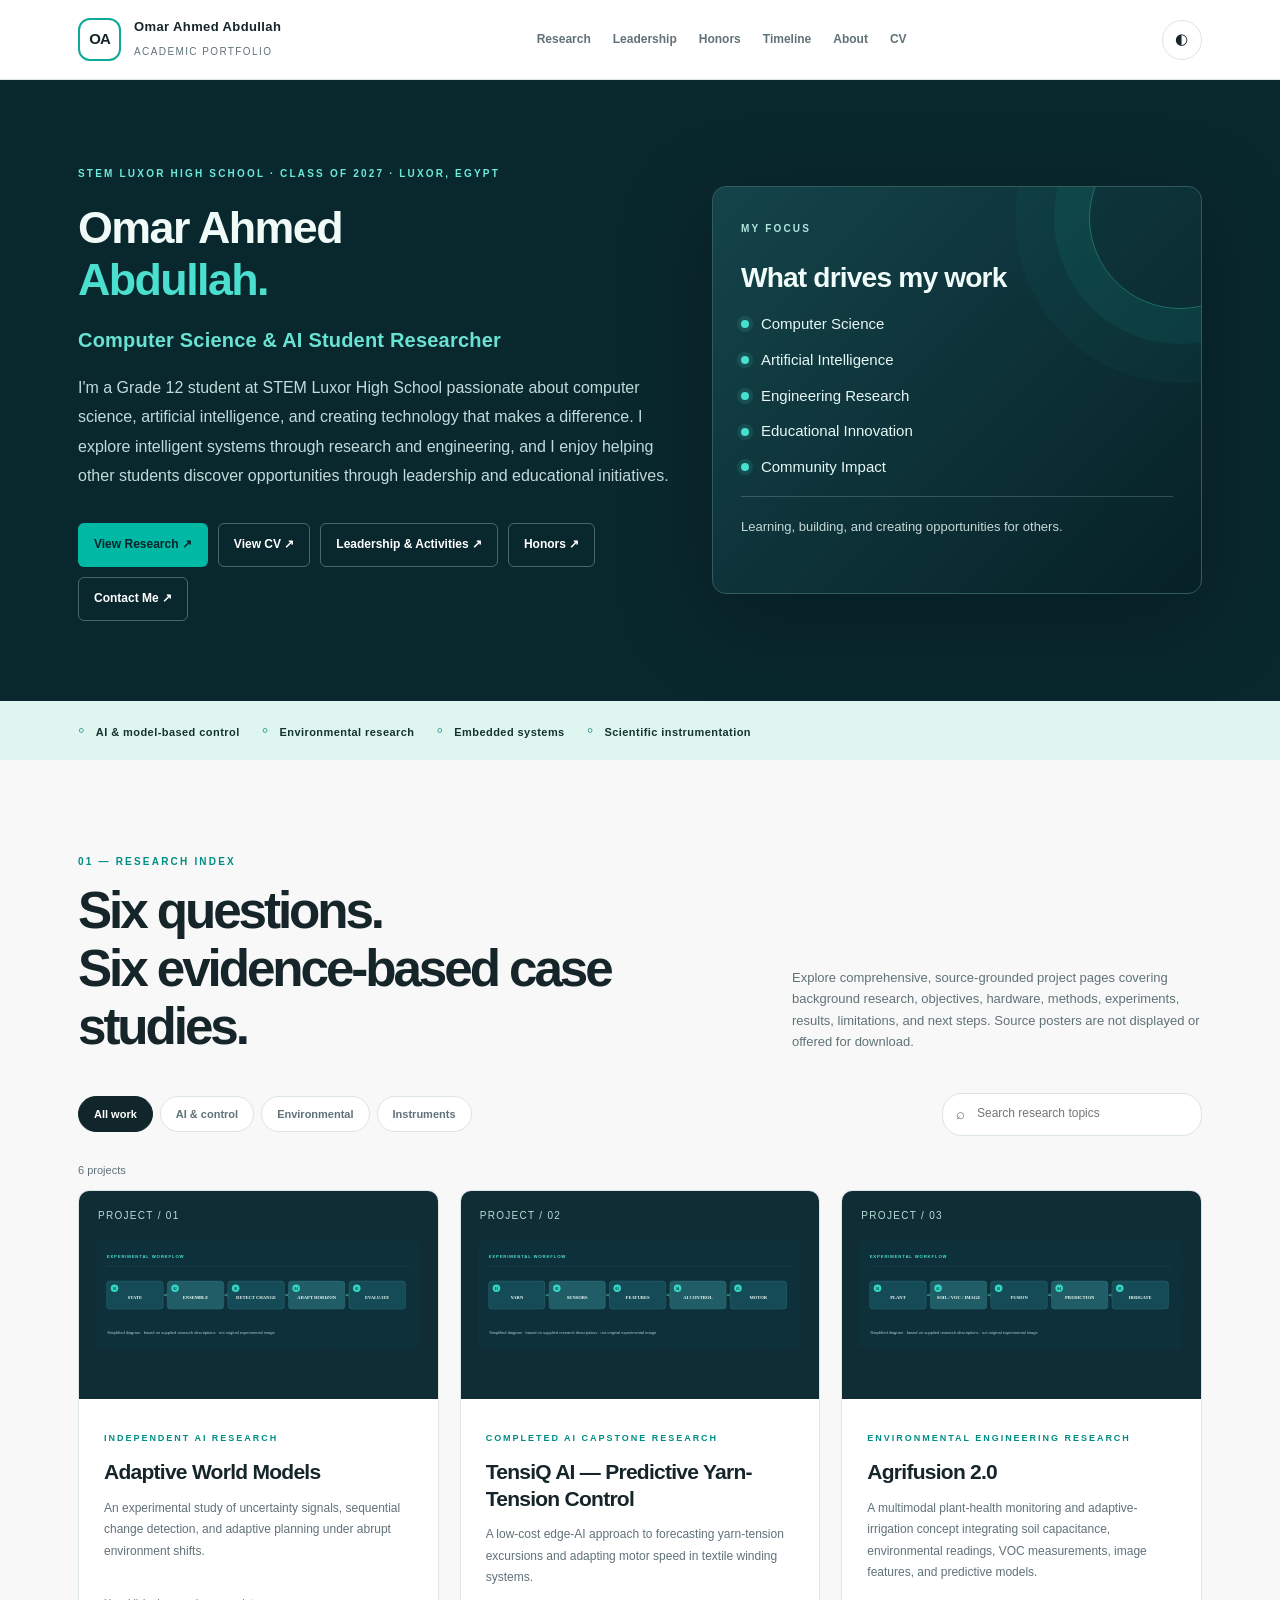
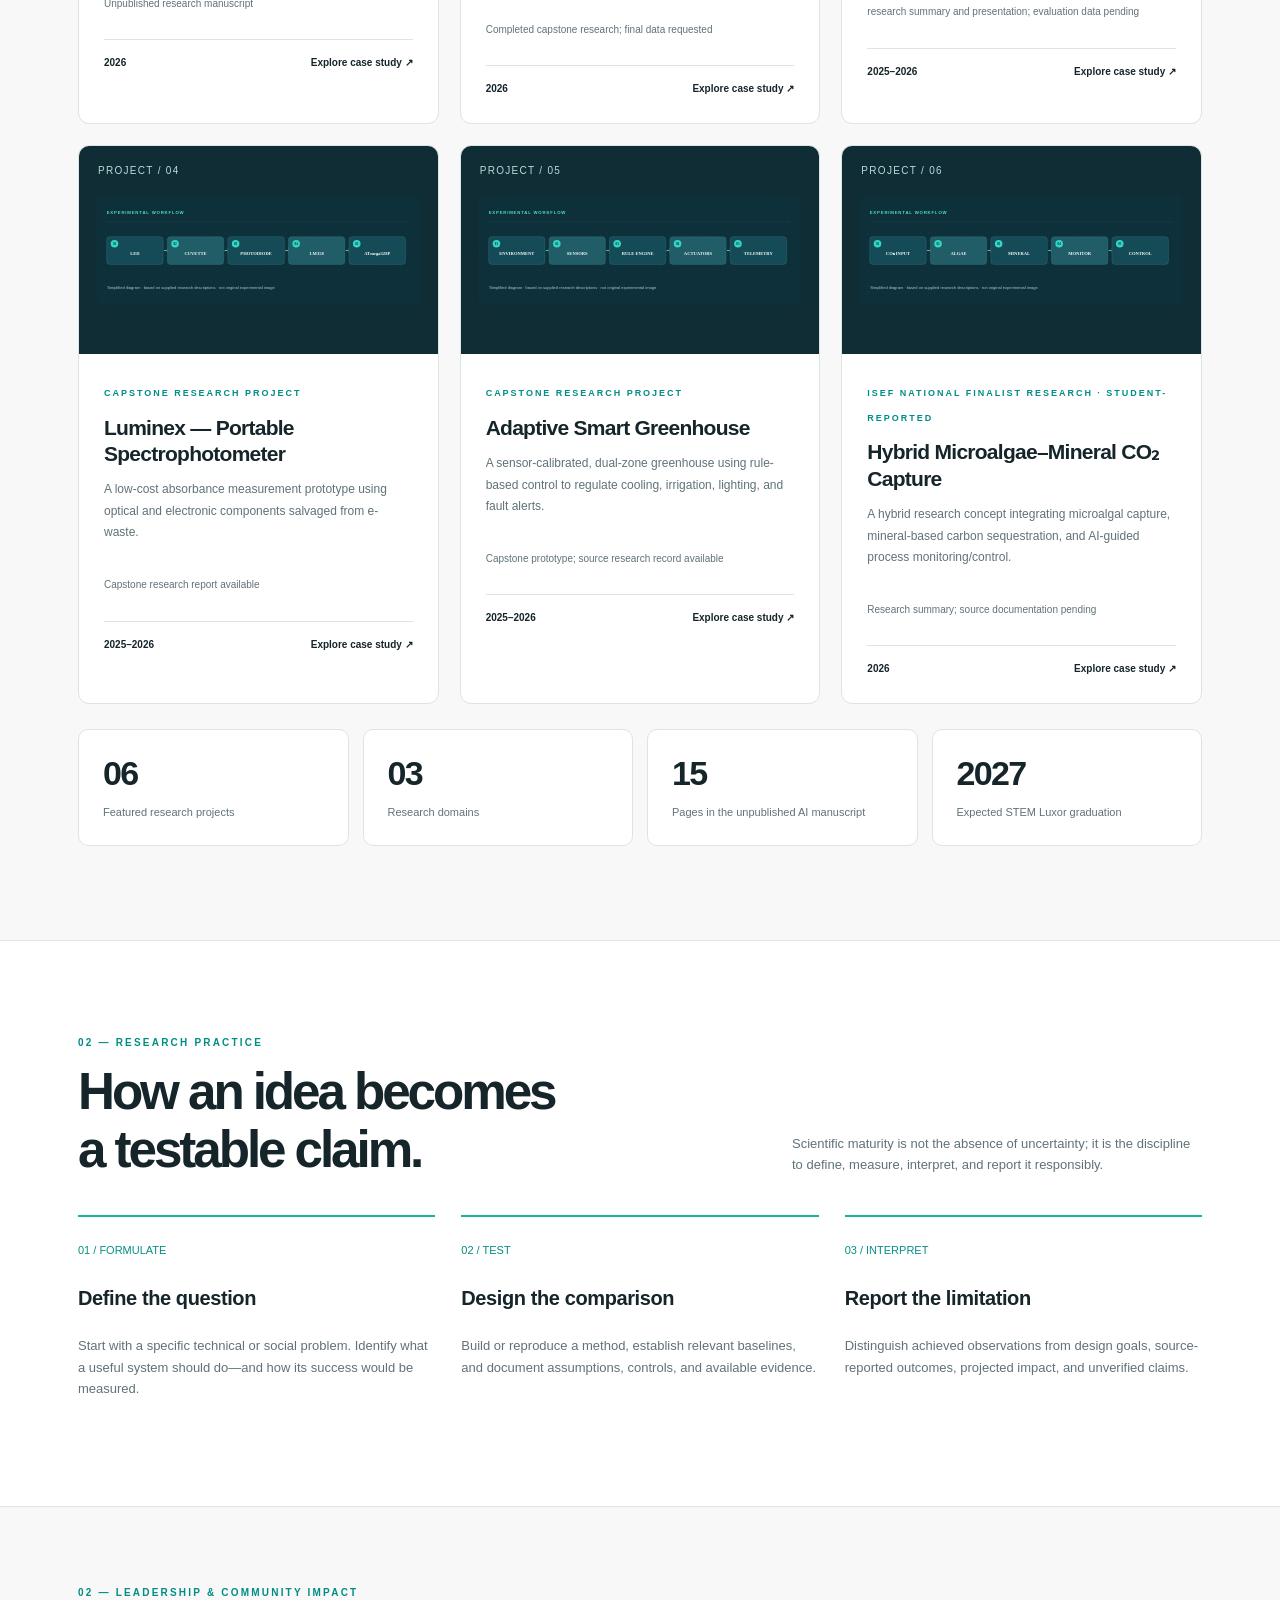
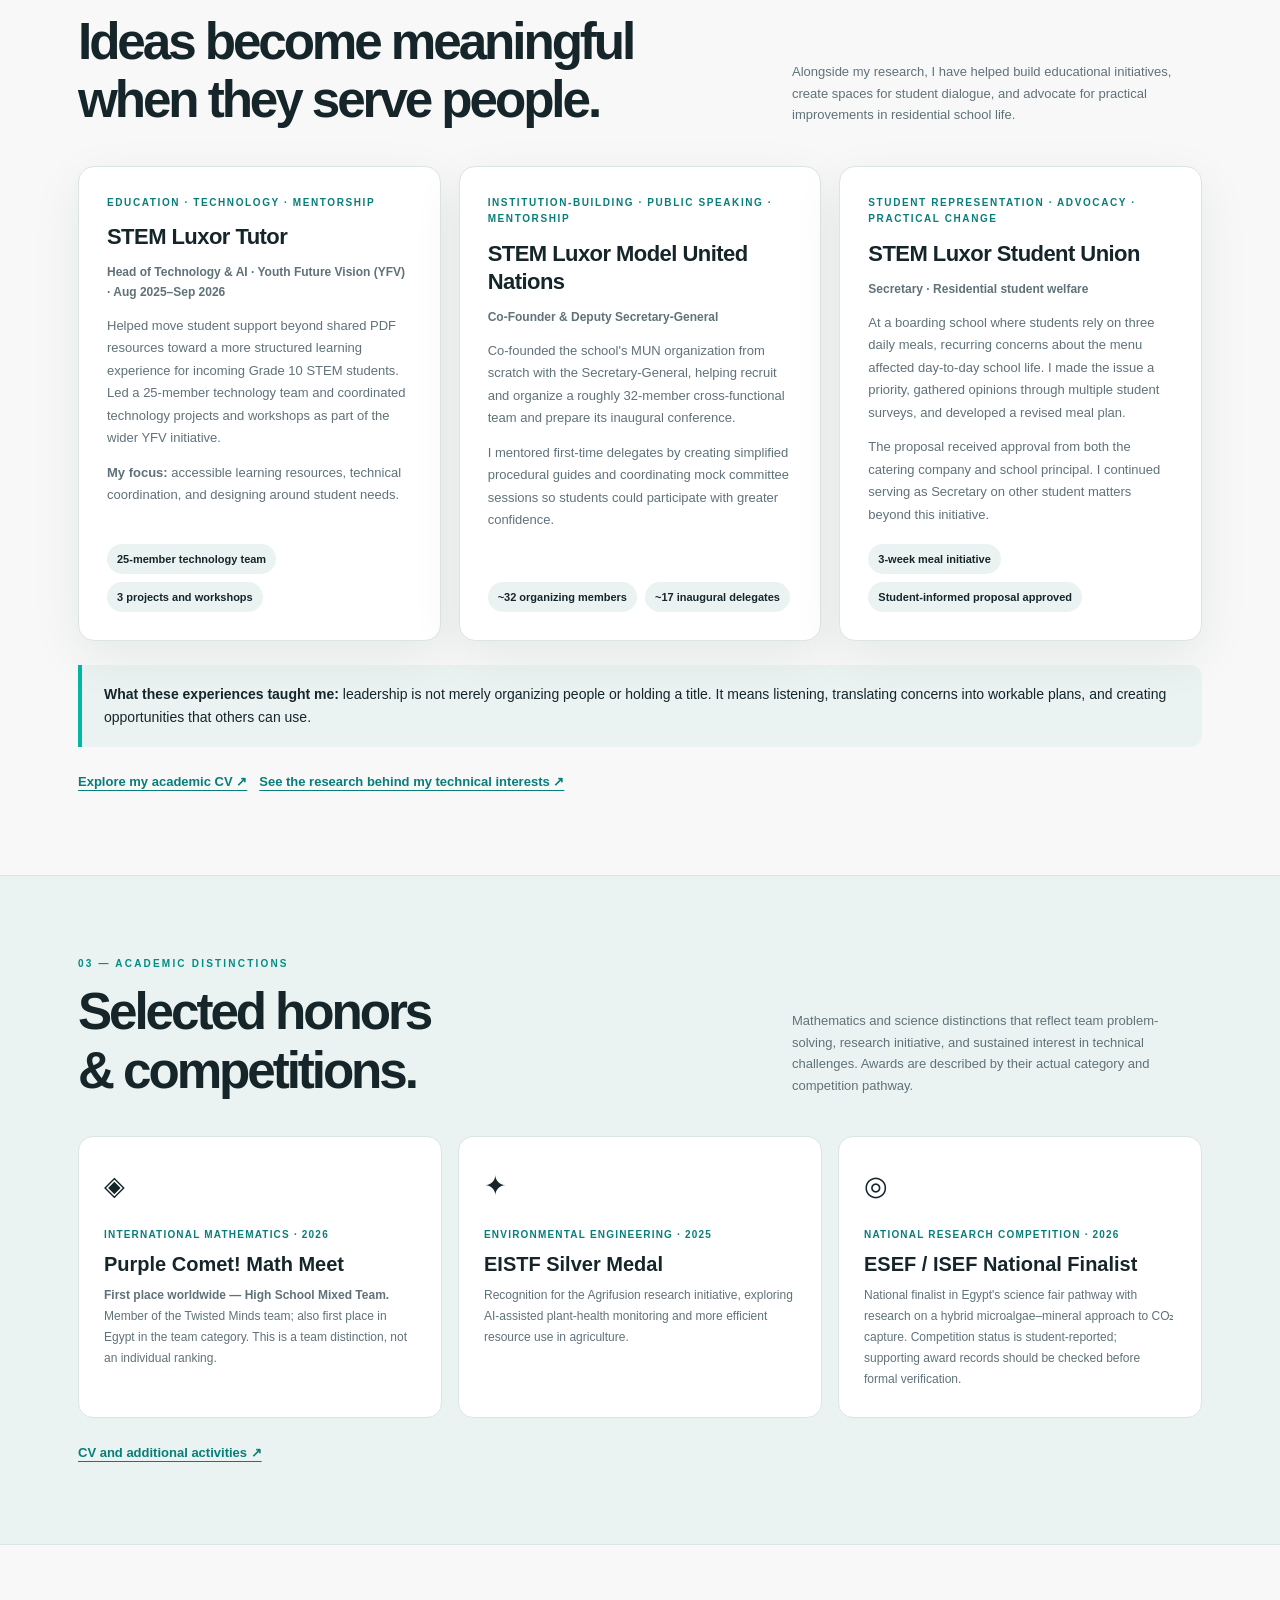
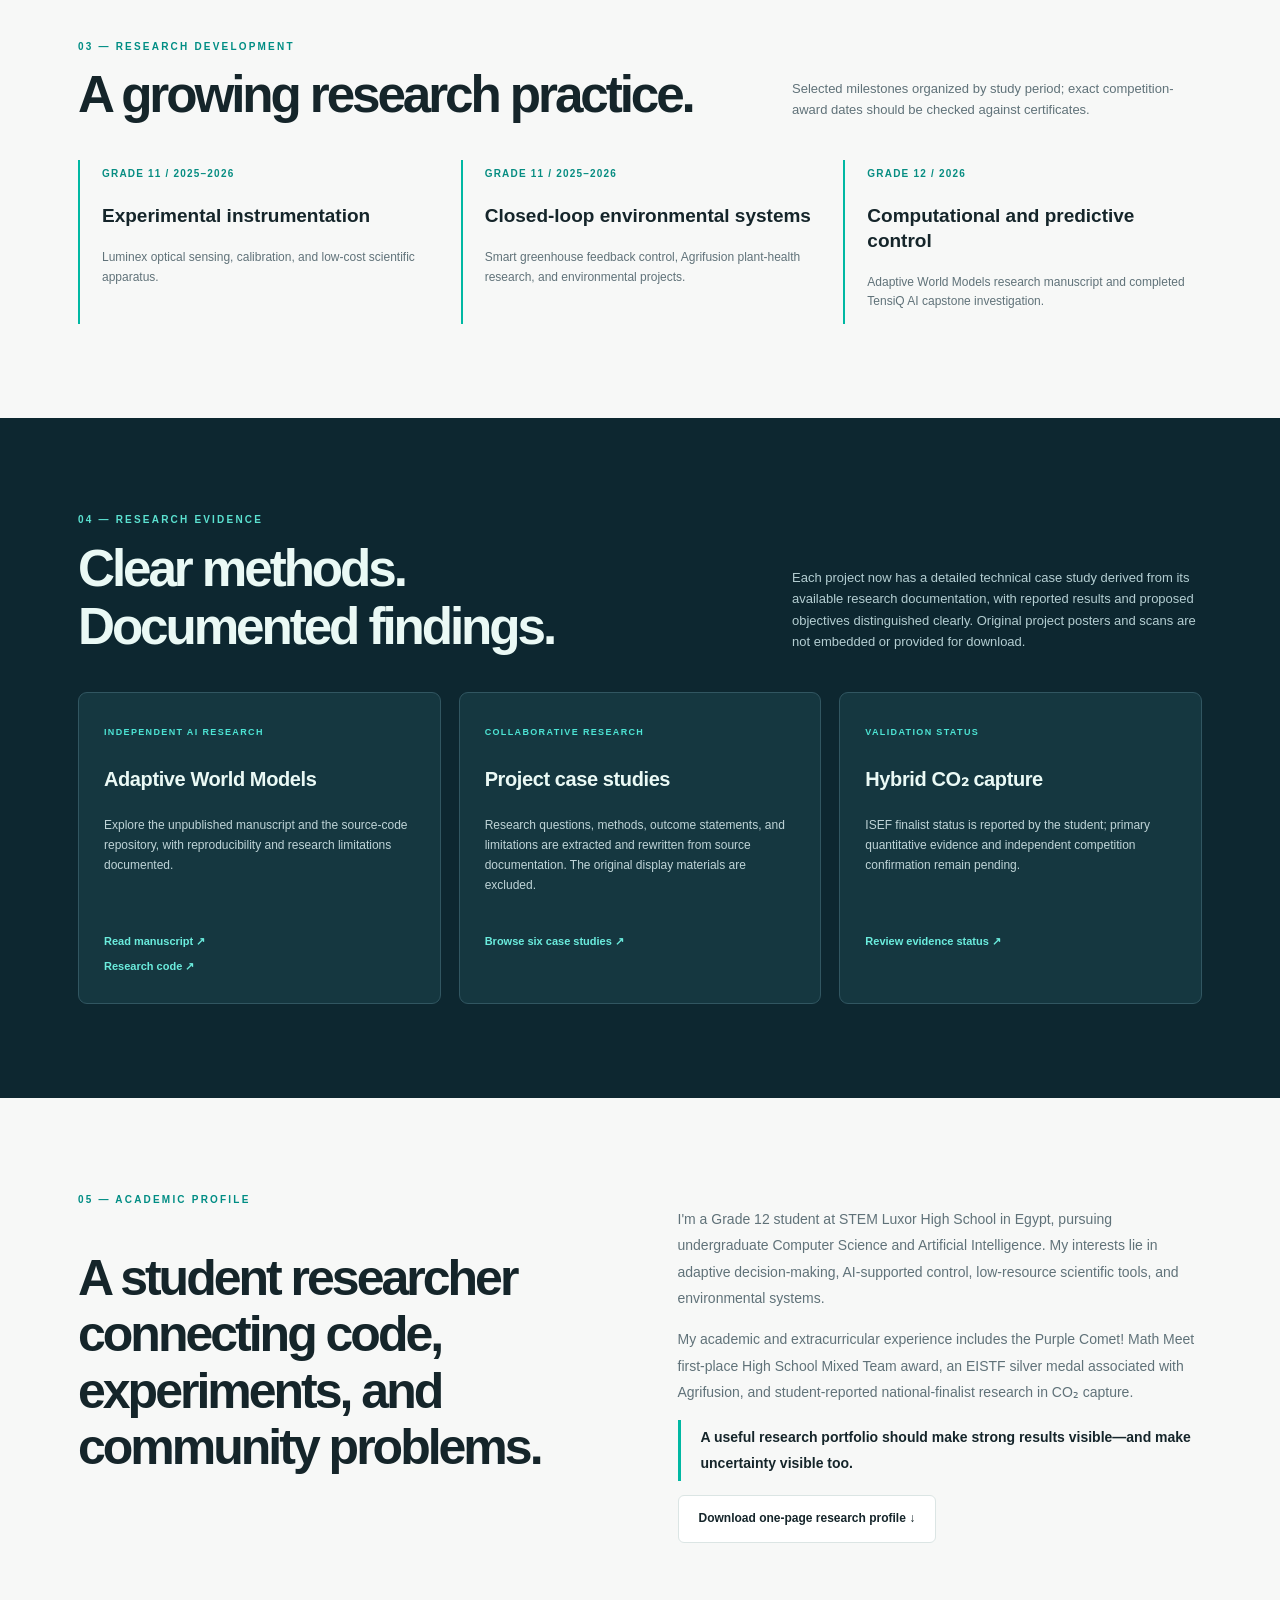
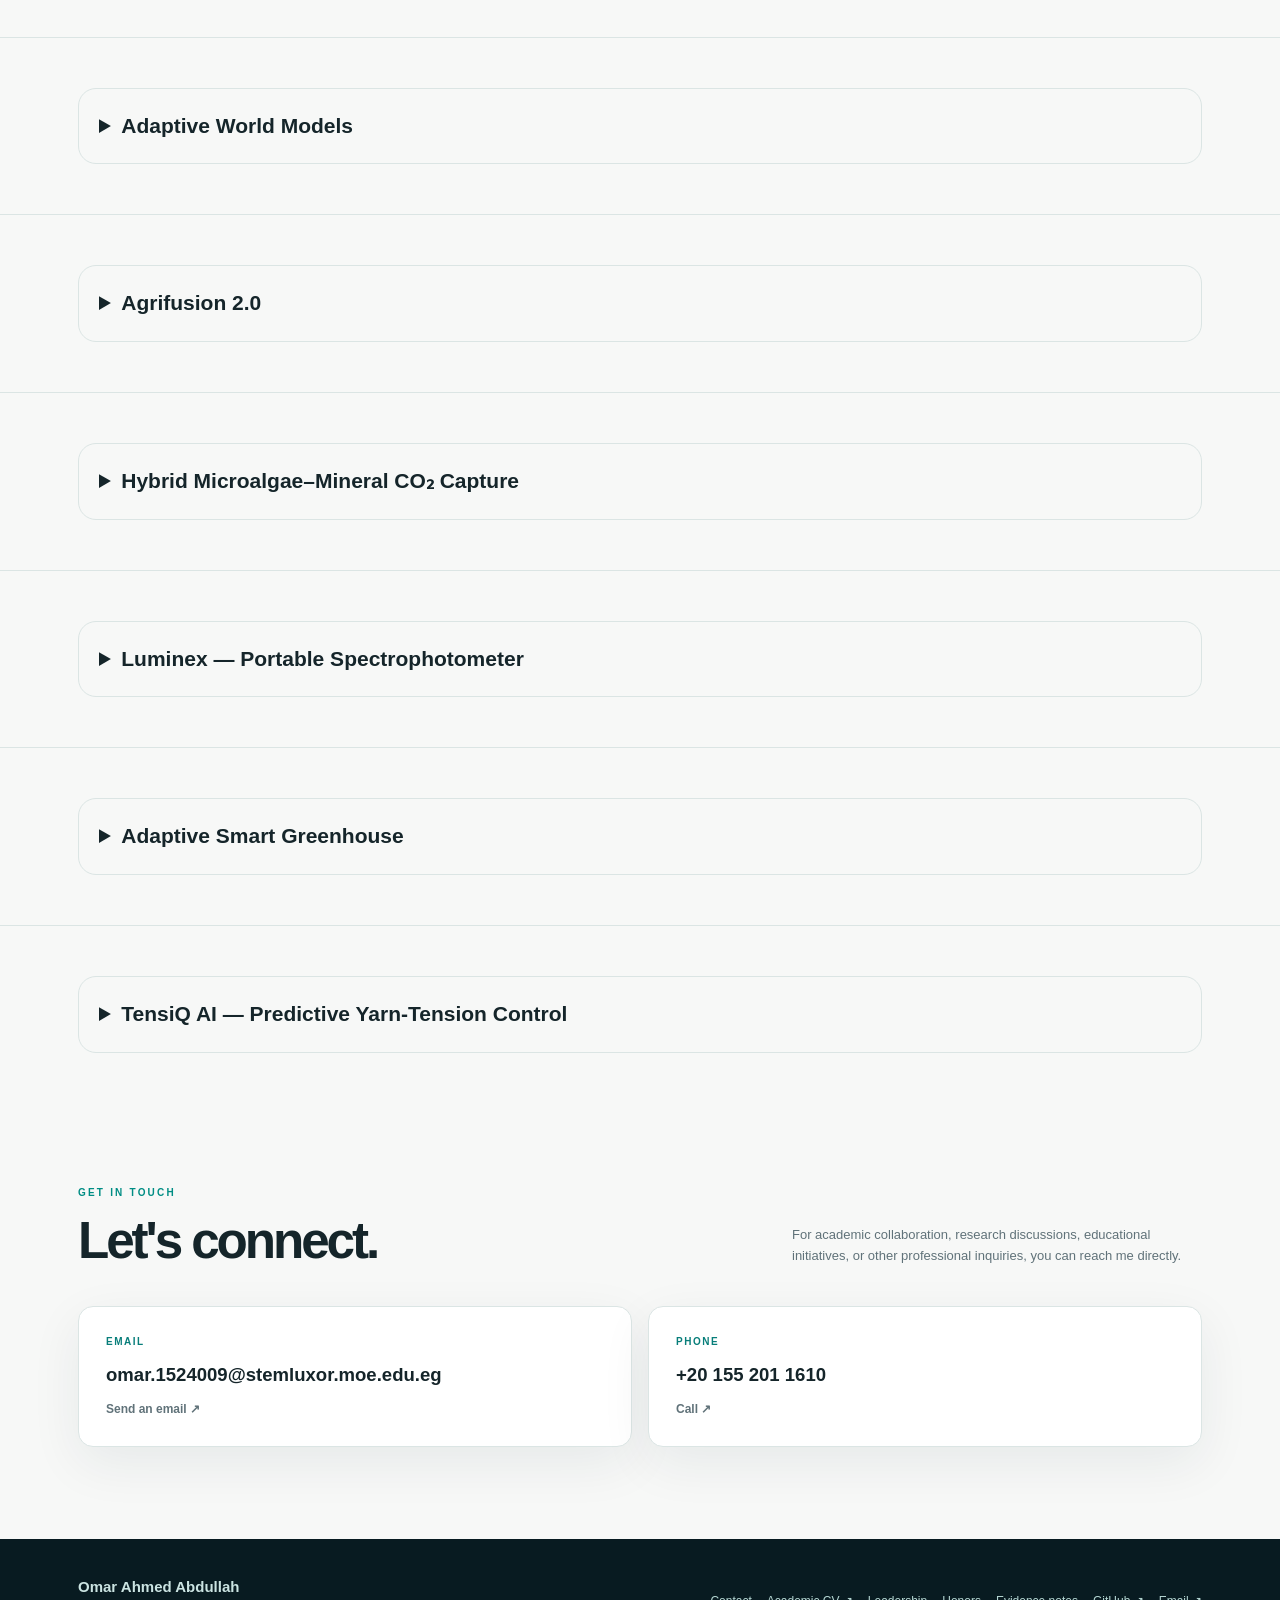
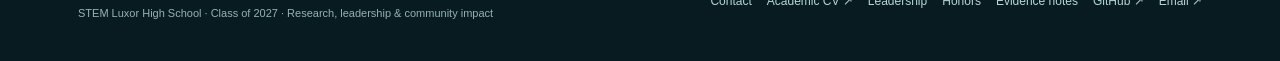
==== commit 85d3a689: "Refine homepage name typography and move Contact Me to last" ====
--- a/index.html
+++ b/index.html
@@ -34,7 +34,7 @@
 @media(max-width:650px){.impact-grid,.honors-grid{grid-template-columns:1fr}.impact-section,.honors-section{padding-top:48px;padding-bottom:52px}.impact-card,.honor-card{padding:22px}.impact-card h3{font-size:20px}}
 
 /* Hero simplification and direct contact */
-.hero-title-simple{font-size:clamp(48px,6.4vw,90px);line-height:1.1;letter-spacing:-.055em}
+.hero-title-simple{font-size:clamp(34px,3.5vw,52px);line-height:1.17;letter-spacing:-.035em;font-weight:750;margin-top:16px;margin-bottom:16px}
 .hero-subtitle{color:#68e3d3;font-weight:650;font-size:clamp(15px,1.6vw,20px);letter-spacing:.01em;margin:18px 0 12px}
 .hero-intro .hero-desc{max-width:680px;line-height:1.85}
 .hero-actions-five{flex-wrap:wrap;gap:10px;max-width:730px}
@@ -52,7 +52,7 @@
 .contact-label{font-size:10px;letter-spacing:.15em;color:var(--teal2);font-weight:800}
 .contact-card strong{font-size:clamp(14px,1.45vw,20px);color:var(--ink);overflow-wrap:anywhere}
 .contact-linktext{font-size:12px;color:var(--muted);font-weight:700}
-@media(max-width:700px){.hero-title-simple{font-size:clamp(46px,10vw,68px)}.hero-actions-five{gap:9px}.hero-actions-five .btn{white-space:normal;text-align:center}.contact-section{padding-top:48px;padding-bottom:54px}.contact-cards{grid-template-columns:1fr}}
+@media(max-width:700px){.hero-title-simple{font-size:clamp(31px,7.6vw,42px)}.hero-actions-five{gap:9px}.hero-actions-five .btn{white-space:normal;text-align:center}.contact-section{padding-top:48px;padding-bottom:54px}.contact-cards{grid-template-columns:1fr}}
 </style></head><body id="top"><a class="skip" href="#main">Skip to content</a><header class="topbar"><div class="topbar-inner shell"><a class="identity" href="#top"><span class="identity-mark">OA</span><span><strong>Omar Ahmed Abdullah</strong><small>Academic portfolio</small></span></a><nav aria-label="Main navigation" class="nav"><a href="#research">Research</a><a href="#leadership">Leadership</a><a href="#honors">Honors</a><a href="#timeline">Timeline</a><a href="#about">About</a><a href="cv.html">CV</a></nav><div class="tools"><button aria-label="Switch color theme" class="round-btn" data-theme-toggle="" title="Color theme">◐</button><button aria-expanded="false" aria-label="Open navigation" class="round-btn mobile-toggle" data-menu-toggle="">☰</button></div></div></header><main id="main"><section class="hero"><div class="shell hero-shell">
 <div class="hero-intro">
 <span class="eyebrow" style="color:#6be9db">STEM LUXOR HIGH SCHOOL · CLASS OF 2027 · LUXOR, EGYPT</span>
@@ -62,9 +62,9 @@
 <div class="hero-actions hero-actions-five" aria-label="Explore my portfolio">
 <a class="btn btn-teal" href="#research">View Research ↗</a>
 <a class="btn btn-dark-line" href="cv.html">View CV ↗</a>
-<a class="btn btn-dark-line" href="#contact">Contact Me ↗</a>
 <a class="btn btn-dark-line" href="#leadership">Leadership &amp; Activities ↗</a>
 <a class="btn btn-dark-line" href="#honors">Honors ↗</a>
+<a class="btn btn-dark-line" href="#contact">Contact Me ↗</a>
 </div></div>
 <aside aria-label="Research and personal interests" class="hero-side hero-focus">
 <span class="eyebrow" style="color:#b2e5e0">MY FOCUS</span>
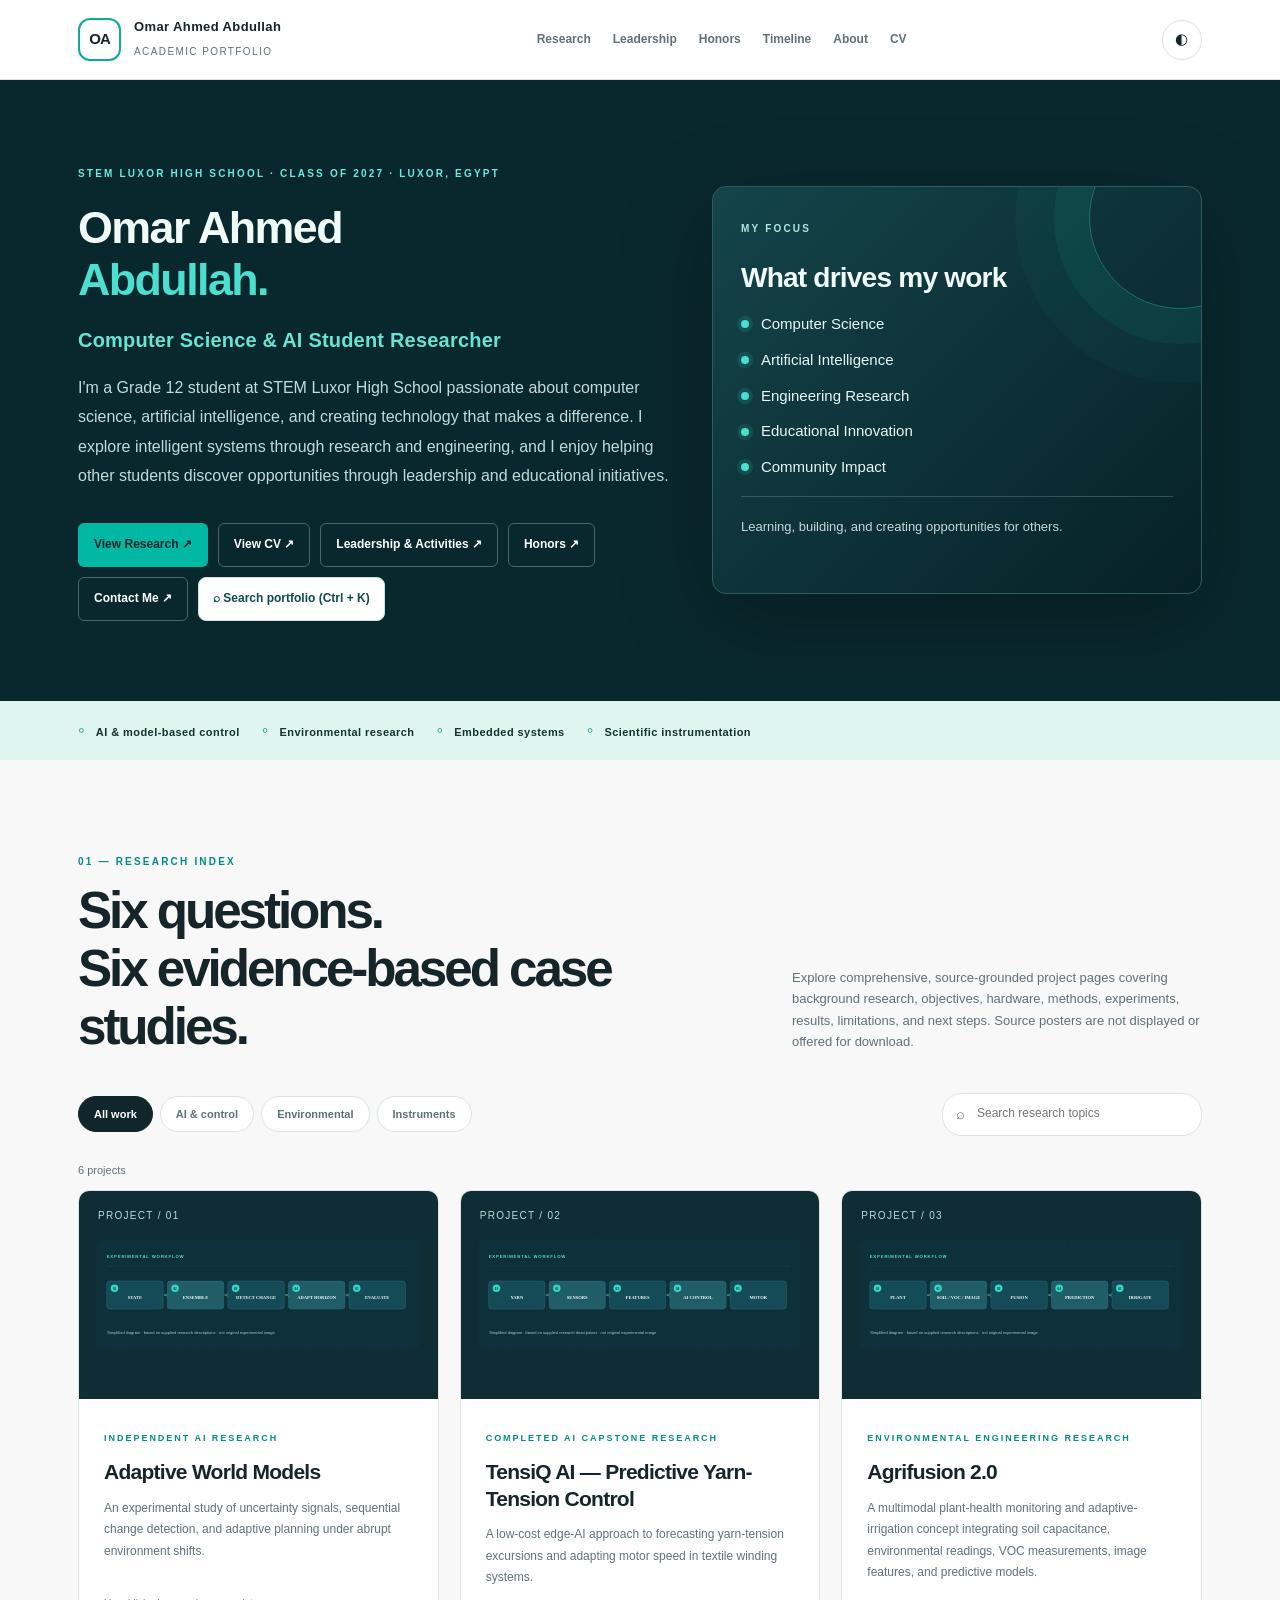
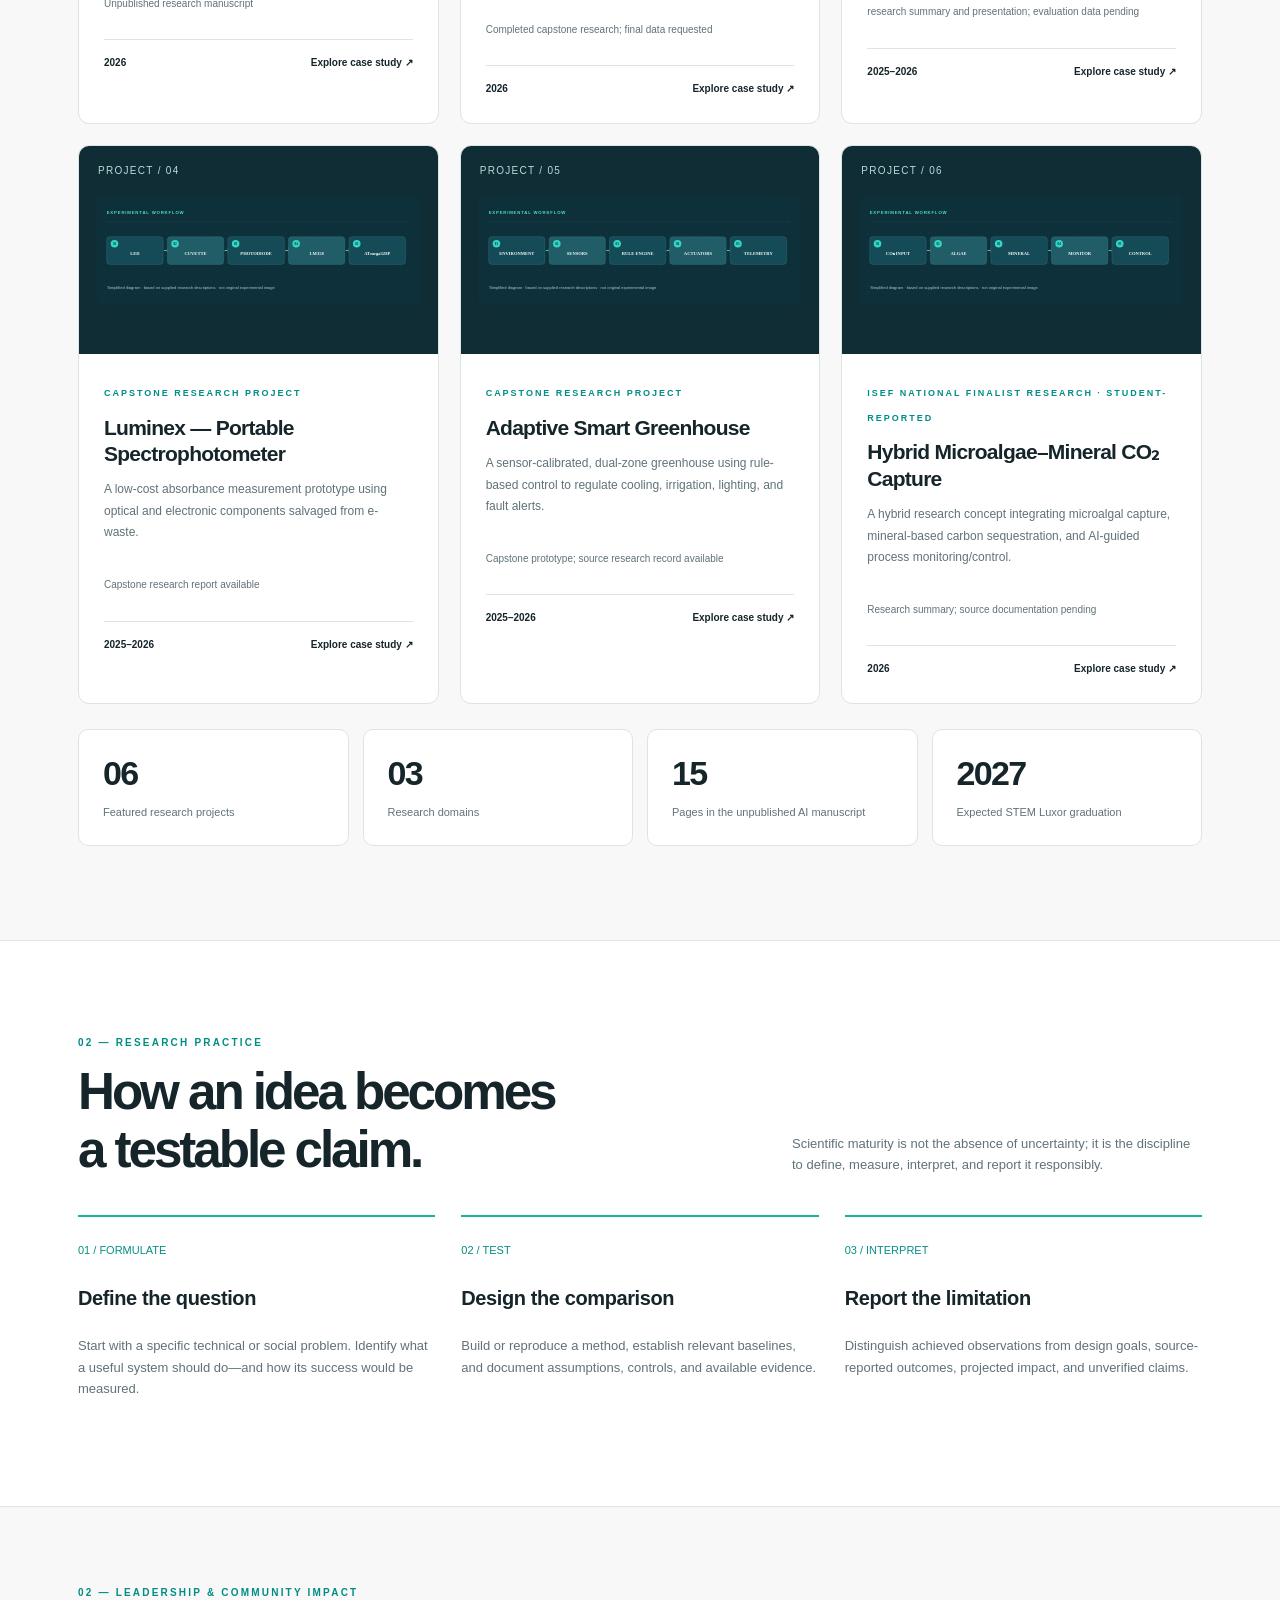
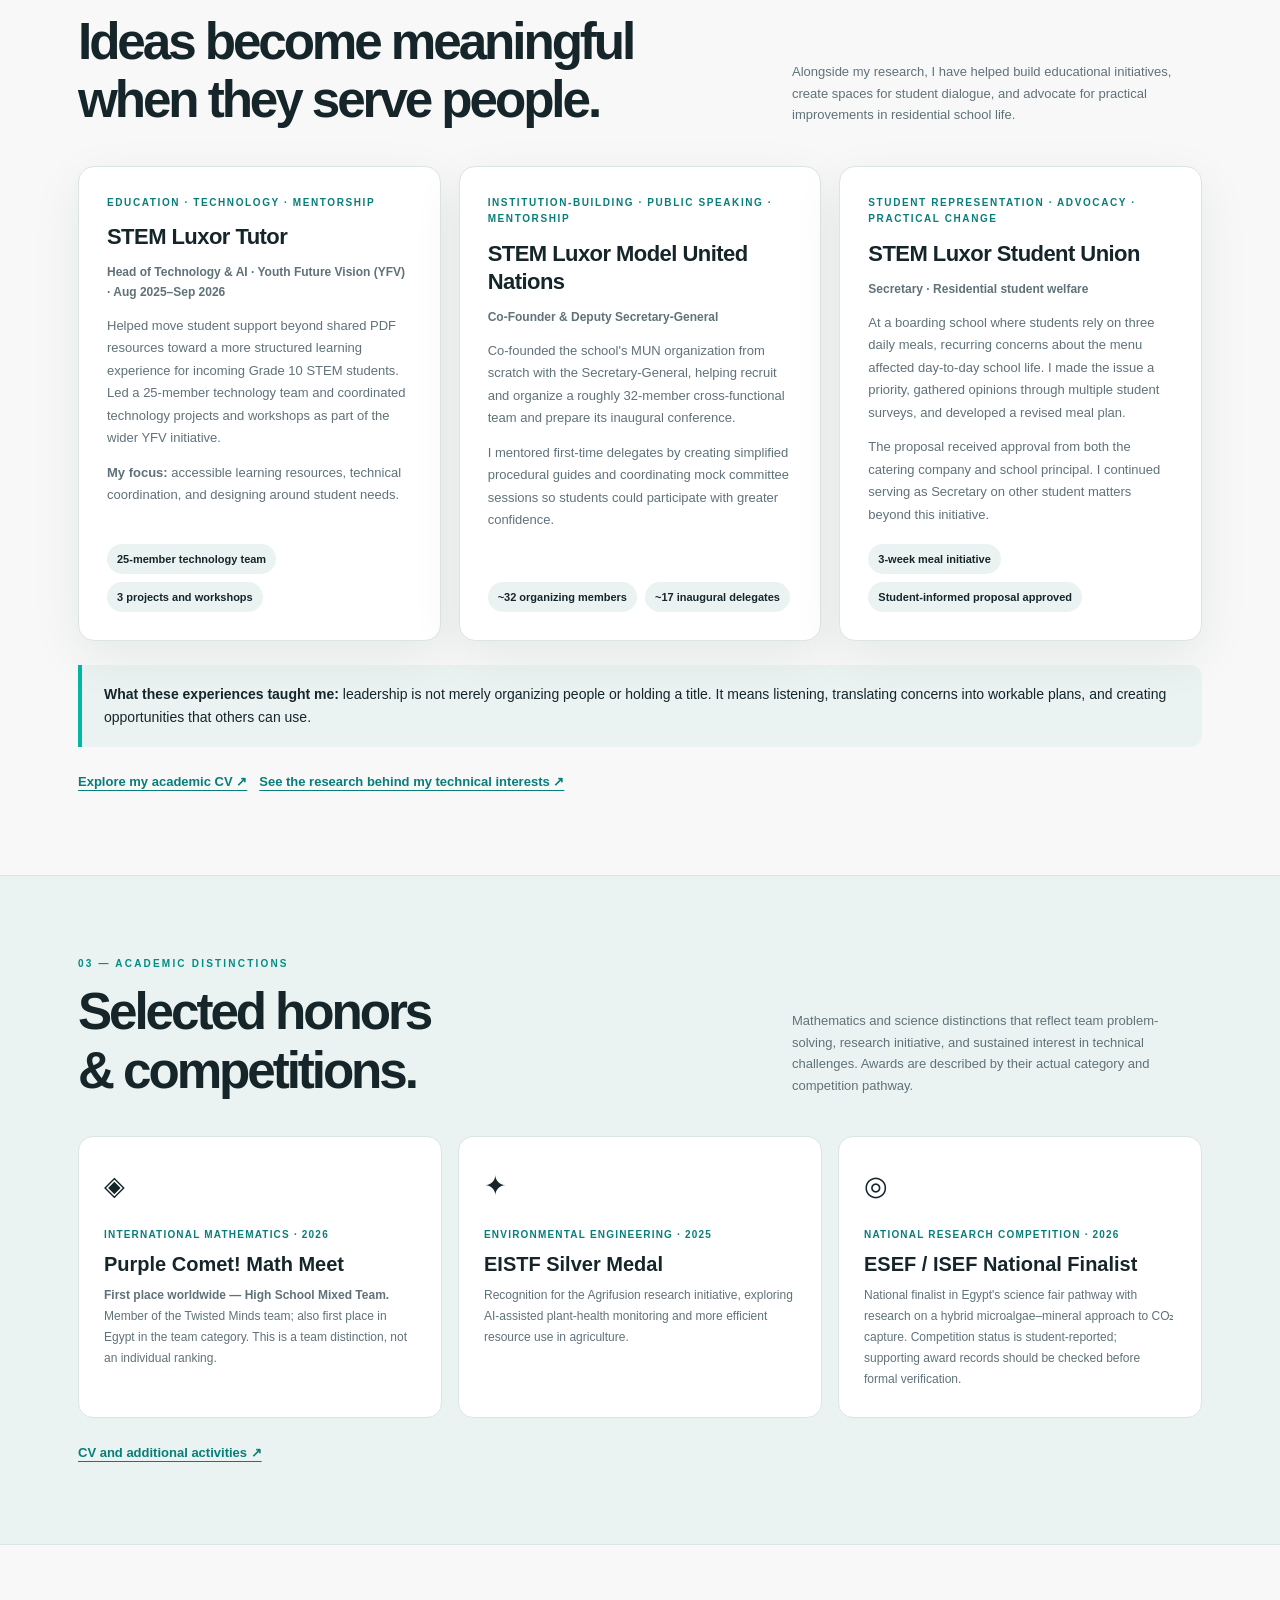
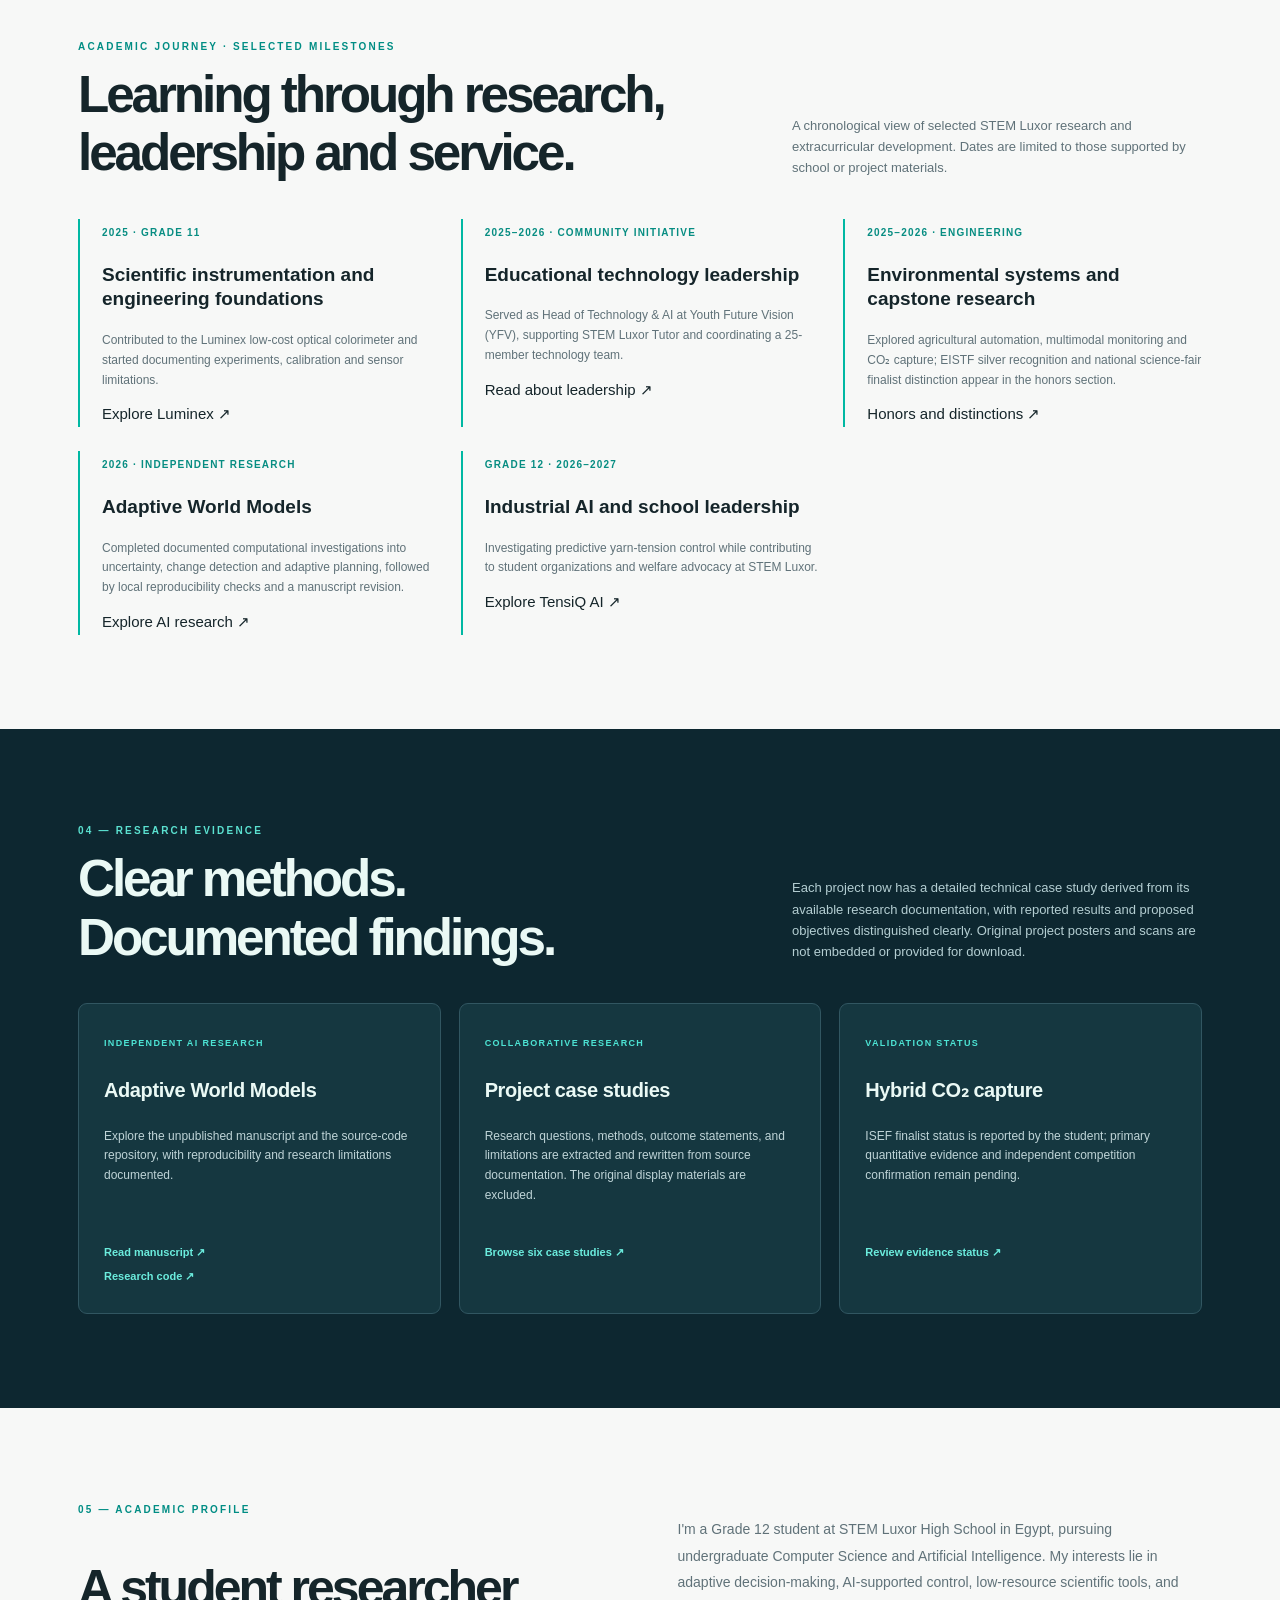
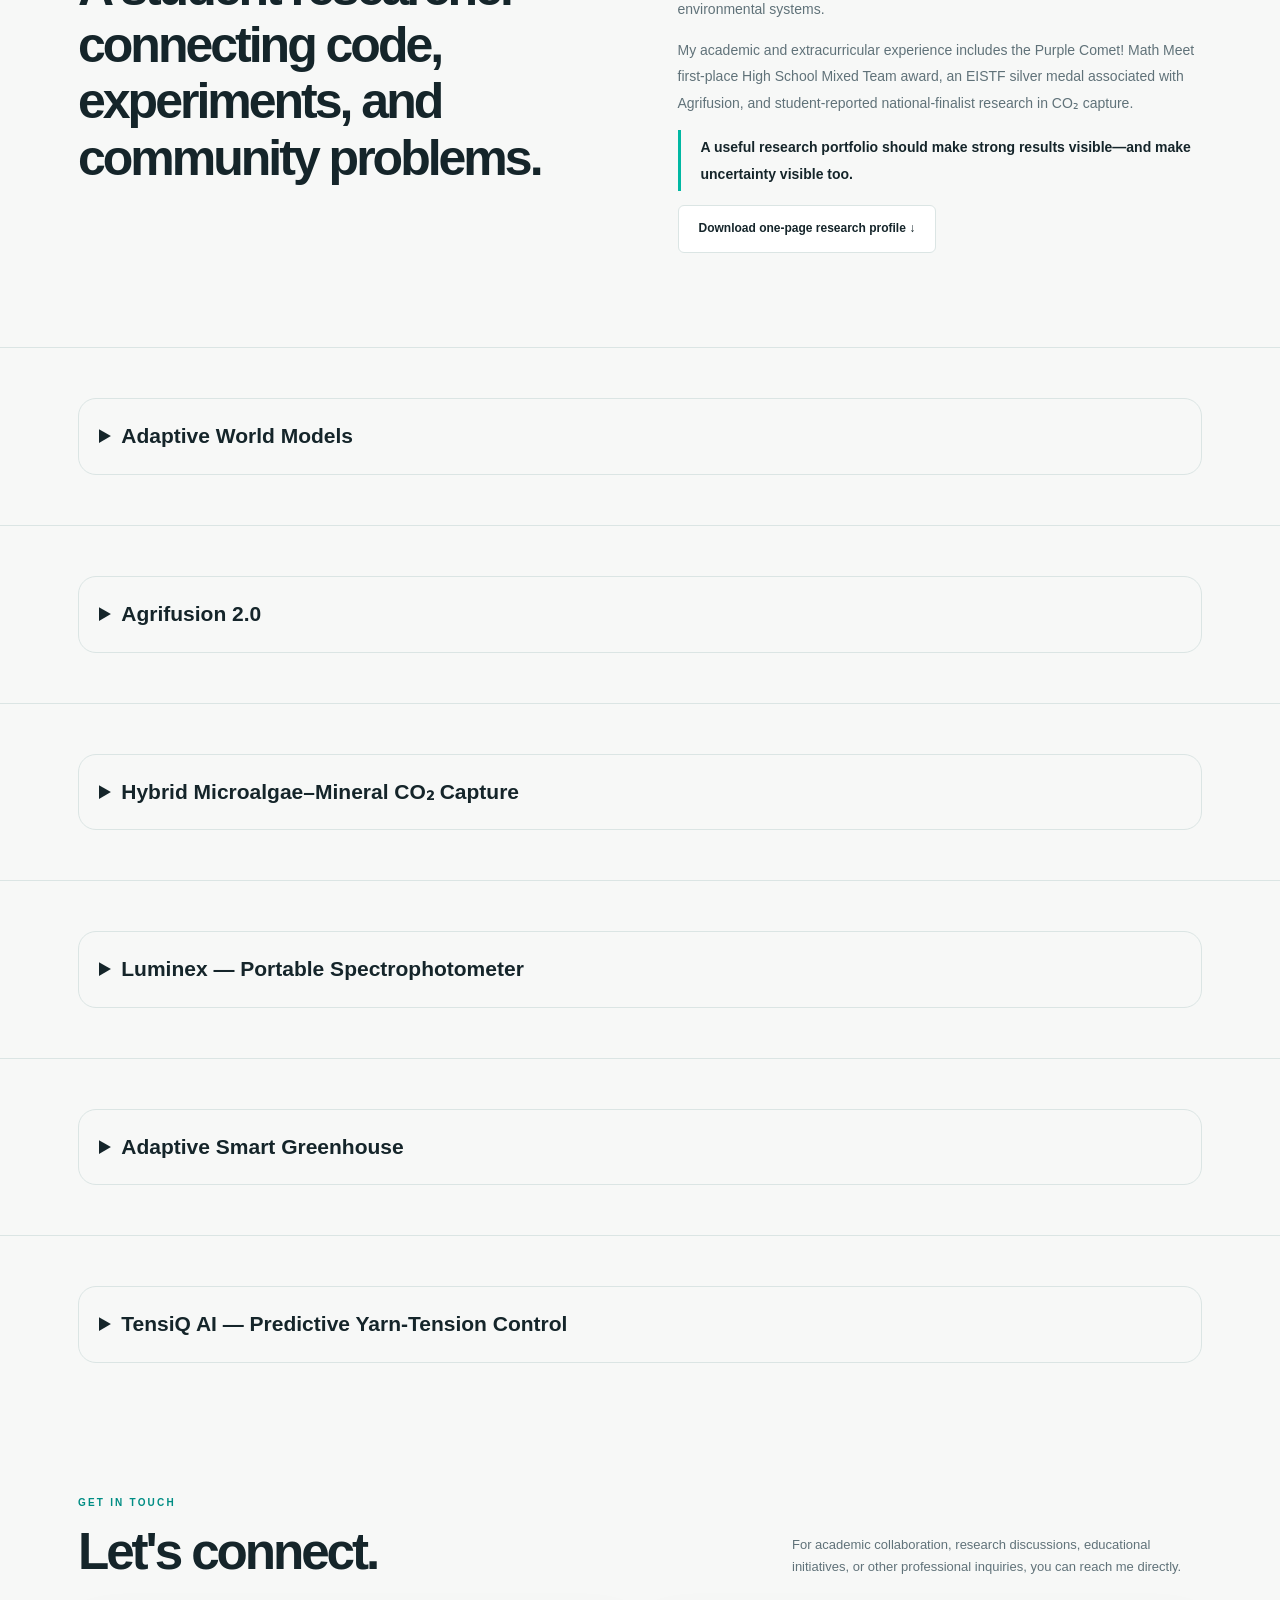
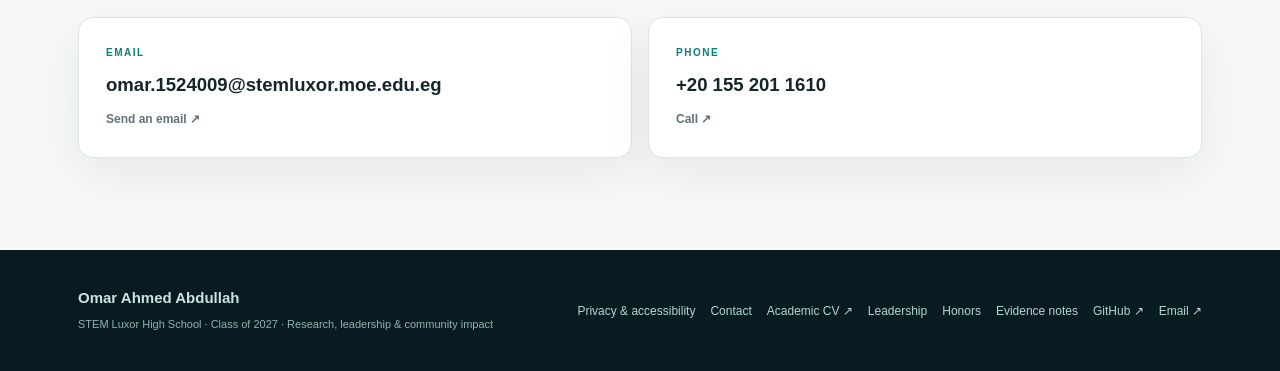
==== commit 3d793901: "Improve academic timeline, SEO metadata and global search navigation" ====
--- a/index.html
+++ b/index.html
@@ -53,7 +53,7 @@
 .contact-card strong{font-size:clamp(14px,1.45vw,20px);color:var(--ink);overflow-wrap:anywhere}
 .contact-linktext{font-size:12px;color:var(--muted);font-weight:700}
 @media(max-width:700px){.hero-title-simple{font-size:clamp(31px,7.6vw,42px)}.hero-actions-five{gap:9px}.hero-actions-five .btn{white-space:normal;text-align:center}.contact-section{padding-top:48px;padding-bottom:54px}.contact-cards{grid-template-columns:1fr}}
-</style></head><body id="top"><a class="skip" href="#main">Skip to content</a><header class="topbar"><div class="topbar-inner shell"><a class="identity" href="#top"><span class="identity-mark">OA</span><span><strong>Omar Ahmed Abdullah</strong><small>Academic portfolio</small></span></a><nav aria-label="Main navigation" class="nav"><a href="#research">Research</a><a href="#leadership">Leadership</a><a href="#honors">Honors</a><a href="#timeline">Timeline</a><a href="#about">About</a><a href="cv.html">CV</a></nav><div class="tools"><button aria-label="Switch color theme" class="round-btn" data-theme-toggle="" title="Color theme">◐</button><button aria-expanded="false" aria-label="Open navigation" class="round-btn mobile-toggle" data-menu-toggle="">☰</button></div></div></header><main id="main"><section class="hero"><div class="shell hero-shell">
+</style><link rel="canonical" href="https://omarahmed202008-bot.github.io/"><meta name="robots" content="index,follow"><meta property="og:type" content="website"><meta property="og:title" content="Omar Ahmed Abdullah | Research, Leadership & Academic Portfolio"><meta property="og:description" content="Student research in computer science and AI, engineering projects, academic honors and community leadership."><meta property="og:url" content="https://omarahmed202008-bot.github.io/"><link rel="stylesheet" href="assets/enhancements.css"><script src="assets/enhancements.js" defer></script></head><body id="top"><a class="skip" href="#main">Skip to content</a><header class="topbar"><div class="topbar-inner shell"><a class="identity" href="#top"><span class="identity-mark">OA</span><span><strong>Omar Ahmed Abdullah</strong><small>Academic portfolio</small></span></a><nav aria-label="Main navigation" class="nav"><a href="#research">Research</a><a href="#leadership">Leadership</a><a href="#honors">Honors</a><a href="#timeline">Timeline</a><a href="#about">About</a><a href="cv.html">CV</a></nav><div class="tools"><button aria-label="Switch color theme" class="round-btn" data-theme-toggle="" title="Color theme">◐</button><button aria-expanded="false" aria-label="Open navigation" class="round-btn mobile-toggle" data-menu-toggle="">☰</button></div></div></header><main id="main"><section class="hero"><div class="shell hero-shell">
 <div class="hero-intro">
 <span class="eyebrow" style="color:#6be9db">STEM LUXOR HIGH SCHOOL · CLASS OF 2027 · LUXOR, EGYPT</span>
 <h1 class="hero-title hero-title-simple">Omar Ahmed<br/><em>Abdullah.</em></h1>
@@ -122,7 +122,14 @@
   </div>
   <div class="mini-links"><a href="cv.html">CV and additional activities ↗</a></div>
 </div></section>
-<section class="section shell" id="timeline"><div class="section-head"><div><div class="eyebrow">03 — Research development</div><h2>A growing research practice.</h2></div><p>Selected milestones organized by study period; exact competition-award dates should be checked against certificates.</p></div><div class="timeline-list"><article><small>GRADE 11 / 2025–2026</small><h3>Experimental instrumentation</h3><p>Luminex optical sensing, calibration, and low-cost scientific apparatus.</p></article><article><small>GRADE 11 / 2025–2026</small><h3>Closed-loop environmental systems</h3><p>Smart greenhouse feedback control, Agrifusion plant-health research, and environmental projects.</p></article><article><small>GRADE 12 / 2026</small><h3>Computational and predictive control</h3><p>Adaptive World Models research manuscript and completed TensiQ AI capstone investigation.</p></article></div></section>
+<section class="section shell" id="timeline"><div class="section-head"><div><div class="eyebrow">Academic journey · selected milestones</div><h2>Learning through research,<br/>leadership and service.</h2></div><p>A chronological view of selected STEM Luxor research and extracurricular development. Dates are limited to those supported by school or project materials.</p></div>
+<div class="timeline-list">
+<article><small>2025 · GRADE 11</small><h3>Scientific instrumentation and engineering foundations</h3><p>Contributed to the Luminex low-cost optical colorimeter and started documenting experiments, calibration and sensor limitations.</p><a href="projects/luminex.html">Explore Luminex ↗</a></article>
+<article><small>2025–2026 · COMMUNITY INITIATIVE</small><h3>Educational technology leadership</h3><p>Served as Head of Technology &amp; AI at Youth Future Vision (YFV), supporting STEM Luxor Tutor and coordinating a 25-member technology team.</p><a href="#leadership">Read about leadership ↗</a></article>
+<article><small>2025–2026 · ENGINEERING</small><h3>Environmental systems and capstone research</h3><p>Explored agricultural automation, multimodal monitoring and CO₂ capture; EISTF silver recognition and national science-fair finalist distinction appear in the honors section.</p><a href="#honors">Honors and distinctions ↗</a></article>
+<article><small>2026 · INDEPENDENT RESEARCH</small><h3>Adaptive World Models</h3><p>Completed documented computational investigations into uncertainty, change detection and adaptive planning, followed by local reproducibility checks and a manuscript revision.</p><a href="projects/adaptive-world-models.html">Explore AI research ↗</a></article>
+<article><small>GRADE 12 · 2026–2027</small><h3>Industrial AI and school leadership</h3><p>Investigating predictive yarn-tension control while contributing to student organizations and welfare advocacy at STEM Luxor.</p><a href="projects/tensiq-ai.html">Explore TensiQ AI ↗</a></article>
+</div></section>
 <section class="section evidence-section" id="evidence"><div class="shell"><div class="section-head"><div><div class="eyebrow" style="color:#5be1d0">04 — Research evidence</div><h2>Clear methods.<br/>Documented findings.</h2></div><p>Each project now has a detailed technical case study derived from its available research documentation, with reported results and proposed objectives distinguished clearly. Original project posters and scans are not embedded or provided for download.</p></div><div class="evidence-cards"><article><small>INDEPENDENT AI RESEARCH</small><h3>Adaptive World Models</h3><p>Explore the unpublished manuscript and the source-code repository, with reproducibility and research limitations documented.</p><a href="https://github.com/omarahmed202008-bot" title="Full website resources included in ZIP">Read manuscript ↗</a><br/><a href="https://github.com/omarahmed202008-bot/adaptive-world-models" rel="noopener noreferrer" target="_blank">Research code ↗</a></article><article><small>COLLABORATIVE RESEARCH</small><h3>Project case studies</h3><p>Research questions, methods, outcome statements, and limitations are extracted and rewritten from source documentation. The original display materials are excluded.</p><a href="#research">Browse six case studies ↗</a></article><article><small>VALIDATION STATUS</small><h3>Hybrid CO₂ capture</h3><p>ISEF finalist status is reported by the student; primary quantitative evidence and independent competition confirmation remain pending.</p><a href="projects/co2-capture.html">Review evidence status ↗</a></article></div></div></section>
 <section class="section shell about-grid" id="about"><div><div class="eyebrow">05 — Academic profile</div><h2>A student researcher connecting code, experiments, and community problems.</h2></div><div><p>I'm a Grade 12 student at STEM Luxor High School in Egypt, pursuing undergraduate Computer Science and Artificial Intelligence. My interests lie in adaptive decision-making, AI-supported control, low-resource scientific tools, and environmental systems.</p><p>My academic and extracurricular experience includes the Purple Comet! Math Meet first-place High School Mixed Team award, an EISTF silver medal associated with Agrifusion, and student-reported national-finalist research in CO₂ capture.</p><p class="quote-strip">A useful research portfolio should make strong results visible—and make uncertainty visible too.</p><a class="btn btn-line" href="https://github.com/omarahmed202008-bot" title="Full website resources included in ZIP">Download one-page research profile ↓</a></div></section>
 <section class="offline-project" id="offline-adaptive-world-models"><div class="shell"><details><summary>Adaptive World Models</summary><section class="subhero"><div class="shell"><span class="eyebrow">PROJECT 01 / 06 — INDEPENDENT AI RESEARCH</span><h1>Adaptive World Models</h1><p class="lead">When environments change, can planning adapt without relying on false certainty?</p><div class="submeta"><span>2026</span><span>AI &amp; MODEL-BASED CONTROL</span><span>Unpublished research manuscript</span></div></div></section><div class="shell project-layout"><div class="project-story"><section class="p-section"><div class="eyebrow">01 / Research question</div><h2>What was investigated?</h2><p class="highlight">Can a sequential detector recognize changed dynamics, and does adapting planning depth improve control performance?</p><p>An experimental study of uncertainty signals, sequential change detection, and adaptive planning under abrupt environment shifts.</p></section><section class="p-section"><div class="eyebrow">02 / Design &amp; methods</div><h2>From concept to investigation</h2><div class="diagram-wrap"><img alt="Five-stage conceptual method diagram for Adaptive World Models" src="[data-uri]"/><p class="source-caption">Simplified conceptual sequence, based on the manuscript; not a reproduction of its exact implementation diagrams.</p></div><p>Five bootstrap-trained transition models, a CUSUM-style change detector, and comparisons among fixed, random, disagreement-based, evidence-guided and true-model planners across synthetic navigation settings.</p><ol><li>Train an ensemble of transition models on synthetic navigation interactions.</li><li>Compare evidence-based change detection with disagreement and rolling surprise signals.</li><li>Benchmark adaptive planning horizons against fixed and other baselines; report both computational work and reward.</li></ol></section><section class="p-section"><div class="eyebrow">03 / Findings</div><h2>What does the current evidence show?</h2><div class="outcome-grid"><div class="outcome"><strong>8 of 8</strong><span>Global shifts detected</span><small>Manuscript-reported</small></div><div class="outcome"><strong>17.5</strong><span>Median observations to detection</span><small>Manuscript-reported</small></div><div class="outcome"><strong>41.1%</strong><span>Reduction in counted planning work</span><small>Manuscript-reported</small></div></div><div aria-label="Manuscript-reported global shift mean reward per interaction" class="barviz"><h3>Global-shift mean reward per interaction — manuscript-reported</h3><div class="barline"><span>Fixed horizon 12</span><div class="track"><div class="fill" style="width:80%"></div></div><strong>0.112</strong></div><div class="barline"><span>Evidence-guided</span><div class="track"><div class="fill alt" style="width:55.7%"></div></div><strong>0.078</strong></div><p class="source-caption">Bar lengths reflect source-reported values; the original analysis reports no established reward gain.</p></div><p>In the held-out global-shift tests, the detector identified all eight changes, with median delay 17.5 observations. Evidence-guided planning reduced counted planning work by 41.1%, but achieved lower mean reward (0.078 per interaction) than fixed-horizon planning (0.112).</p><p class="highlight">The system recognized changes and reduced planning work, but this did not establish a reward improvement over fixed-horizon planning.</p></section><section class="p-section"><div class="eyebrow">04 / Ownership &amp; attribution</div><h2>Individual contribution</h2><p>Author of the research manuscript; conducted the documented AI-assisted reproduction, experiment analysis, and reporting workflow.</p><p class="source-caption">Independent author; AI assistance disclosed in the manuscript.</p></section><section class="p-section"><div class="eyebrow">05 / Limitations &amp; next steps</div><h2>What remains unresolved?</h2><p>The manuscript explicitly reports a small synthetic benchmark, AI-assisted implementation and drafting, an unpublished draft, and no general reward advantage. Its negative result is part of the contribution.</p><p><strong>Next evidence to add:</strong> Independent replication, larger environments, and broader benchmark suites are needed before generalizing.</p></section></div><aside class="aside"><div class="aside-box"><h3>Research status</h3><p>Unpublished research manuscript</p><div><span class="tag">2026</span><span class="tag">Student research</span></div></div><div class="aside-box"><h3>Research evidence and status</h3><a class="resource-link" href="https://github.com/omarahmed202008-bot" title="Full website resources included in ZIP">Unpublished research manuscript ↗</a><a class="resource-link" href="https://github.com/omarahmed202008-bot/adaptive-world-models">GitHub code + reproducibility ↗</a><p class="source-caption">The project page summarizes research findings and methodological details without reproducing original source materials.</p></div><div class="aside-box disc"><h3>Interpretation note</h3><p>Manuscript-reported synthetic benchmark results; not independently peer reviewed.</p></div><div class="aside-box"><h3>Research insight</h3><p>Evidence-guided planning can be cheaper without being better at control.</p></div></aside></div><div class="shell pagenav"><a href="projects/co2-capture.html"><small>← Previous research</small>Hybrid Microalgae–Mineral CO₂ Capture</a><a href="projects/tensiq-ai.html" style="text-align:right"><small>Next research →</small>TensiQ AI — Predictive Yarn-Tension Control</a></div></details></div></section><section class="offline-project" id="offline-agrifusion"><div class="shell"><details><summary>Agrifusion 2.0</summary><section class="subhero"><div class="shell"><span class="eyebrow">PROJECT 03 / 06 — ENVIRONMENTAL ENGINEERING RESEARCH</span><h1>Agrifusion 2.0</h1><p class="lead">Detect plant stress sooner by combining signals that single sensors miss.</p><div class="submeta"><span>2025–2026</span><span>MULTIMODAL AI &amp; PRECISION AGRICULTURE</span><span>research summary and presentation; evaluation data pending</span></div></div></section><div class="shell project-layout"><div class="project-story"><section class="p-section"><div class="eyebrow">01 / Research question</div><h2>What was investigated?</h2><p class="highlight">Can sensor fusion and short-horizon forecasting support earlier, more targeted irrigation than manual or threshold-based approaches?</p><p>A multimodal plant-health monitoring and adaptive-irrigation concept integrating soil capacitance, environmental readings, VOC measurements, image features, and predictive models.</p></section><section class="p-section"><div class="eyebrow">02 / Design &amp; methods</div><h2>From concept to investigation</h2><div class="diagram-wrap"><img alt="Five-stage conceptual method diagram for Agrifusion 2.0" src="[data-uri]"/><p class="source-caption">Pipeline synthesized from the team report and presentation; some details are proposed rather than validated.</p></div><p>The research report outlines random forest/LightGBM methods, vision encoders, optional electrophysiology, and 6–12-hour forecasting. A separate team presentation describes an ESP32-S3-based rover, VOC sensing and peristaltic actuation.</p><ol><li>Collect multiple sensor streams, image features, and other possible plant-stress indicators.</li><li>Combine feature types with tree-based classifiers, vision encoders, and proposed time-series forecasts.</li><li>Compare predictive decisions with manual or threshold-based irrigation under controlled conditions.</li></ol></section><section class="p-section"><div class="eyebrow">03 / Findings</div><h2>What does the current evidence show?</h2><div class="outcome-grid"><div class="outcome"><strong>6–12 h</strong><span>Forecast window discussed</span><small>Design claim</small></div><div class="outcome"><strong>94.2%</strong><span>F1 score</span><small>Presentation-reported</small></div><div class="outcome"><strong>40%</strong><span>Water-use reduction</span><small>Projection only</small></div></div><p>The project presentation reports a 94.2% F1 score and a projected 40% reduction in water use. These are source-reported statements; the underlying validation dataset and full analysis are not included in the materials supplied.</p><p class="highlight">Multimodal sensing is proposed to reveal plant stress earlier than a single sensor; the supplied records do not fully document the reported model evaluation.</p></section><section class="p-section"><div class="eyebrow">04 / Ownership &amp; attribution</div><h2>Individual contribution</h2><p>Research participation and connection to an EISTF silver-medal Agrifusion project, as reported by the applicant; specific authorship of the supplied Agrifusion 2.0 research document must be confirmed before public release.</p><p class="source-caption">Collaborative research; verify exact coauthors for each version and project contribution.</p></section><section class="p-section"><div class="eyebrow">05 / Limitations &amp; next steps</div><h2>What remains unresolved?</h2><p>the project documentation includes planned experimental comparisons, while the presentation reports performance figures. Claims require checking against original experiment logs before describing them as independently established.</p><p><strong>Next evidence to add:</strong> Confirm authorship, provide validation splits and raw outcomes, and separate implemented components from proposals.</p></section></div><aside class="aside"><div class="aside-box"><h3>Research status</h3><p>research summary and presentation; evaluation data pending</p><div><span class="tag">2025–2026</span><span class="tag">Student research</span></div></div><div class="aside-box"><h3>Research evidence and status</h3><a class="resource-link" href="#research">Read this project summary ↗</a><p class="source-caption">The project page summarizes research findings and methodological details without reproducing original source materials.</p></div><div class="aside-box disc"><h3>Interpretation note</h3><p>The 40% water reduction is identified as a projection; team-author attribution requires review.</p></div><div class="aside-box"><h3>Research insight</h3><p>Model accuracy and projected resource savings are different forms of evidence.</p></div></aside></div><div class="shell pagenav"><a href="projects/tensiq-ai.html"><small>← Previous research</small>TensiQ AI — Predictive Yarn-Tension Control</a><a href="projects/luminex.html" style="text-align:right"><small>Next research →</small>Luminex — Portable Spectrophotometer</a></div></details></div></section><section class="offline-project" id="offline-co2-capture"><div class="shell"><details><summary>Hybrid Microalgae–Mineral CO₂ Capture</summary><section class="subhero"><div class="shell"><span class="eyebrow">PROJECT 06 / 06 — ISEF NATIONAL FINALIST RESEARCH · STUDENT-REPORTED</span><h1>Hybrid Microalgae–Mineral CO₂ Capture</h1><p class="lead">Combine biological CO₂ uptake and mineral sequestration with intelligent process control.</p><div class="submeta"><span>2026</span><span>AI &amp; ENVIRONMENTAL SYSTEMS</span><span>Research summary; source documentation pending</span></div></div></section><div class="shell project-layout"><div class="project-story"><section class="p-section"><div class="eyebrow">01 / Research question</div><h2>What was investigated?</h2><p class="highlight">How might biological and mineral pathways be combined into a more responsive CO₂ capture architecture?</p><p>A hybrid research concept integrating microalgal capture, mineral-based carbon sequestration, and AI-guided process monitoring/control.</p></section><section class="p-section"><div class="eyebrow">02 / Design &amp; methods</div><h2>From concept to investigation</h2><div class="diagram-wrap"><img alt="Five-stage conceptual method diagram for Hybrid Microalgae–Mineral CO₂ Capture" src="[data-uri]"/><p class="source-caption">Illustrative research concept only. No verified performance figures are shown.</p></div><p>The research direction combines a microalgae stage and a mineral-based stage, with AI-guided monitoring/control. Engineering drawings, precise chemistry, methods and experimental data have not yet been provided for this portfolio.</p><ol><li>Explore the integration of biological carbon uptake with mineral-based carbon sequestration.</li><li>Identify measurements and process conditions for a future AI-controlled capture system.</li><li>Plan a validation method that can report capture efficiency, energy use, stability, and byproducts.</li></ol></section><section class="p-section"><div class="eyebrow">03 / Findings</div><h2>What does the current evidence show?</h2><div class="outcome-grid"><div class="outcome"><strong>2</strong><span>Complementary capture routes</span><small>Applicant description</small></div><div class="outcome"><strong>ISEF</strong><span>National finalist status</span><small>Student-reported</small></div><div class="outcome"><strong>—</strong><span>Measured capture efficiency</span><small>Not supplied</small></div></div><p>The applicant reports advancing to the Egyptian science fair national-finalist stage with this project. No independent performance metrics are claimed here.</p><p class="highlight">The reported competition recognition is distinct from independently documented efficiency; the underlying research documentation and data are still needed.</p></section><section class="p-section"><div class="eyebrow">04 / Ownership &amp; attribution</div><h2>Individual contribution</h2><p>Research contributor; ISEF national-finalist status reported by applicant and awaiting source confirmation.</p><p class="source-caption">Project collaborator names and attribution pending source research record.</p></section><section class="p-section"><div class="eyebrow">05 / Limitations &amp; next steps</div><h2>What remains unresolved?</h2><p>research report, experimental logs and finalist documentation are required to complete the evidence record. The currently available participation certificate alone does not independently establish the national-finalist distinction.</p><p><strong>Next evidence to add:</strong> Add underlying project documentation, award/finalist confirmation, process schematic, measured capture data, and a methods section.</p></section></div><aside class="aside"><div class="aside-box"><h3>Research status</h3><p>Research summary; source documentation pending</p><div><span class="tag">2026</span><span class="tag">Student research</span></div></div><div class="aside-box"><h3>Research evidence and status</h3><a class="resource-link" href="#research">Read this project summary ↗</a><p class="source-caption">The project page summarizes research findings and methodological details without reproducing original source materials.</p></div><div class="aside-box disc"><h3>Interpretation note</h3><p>Research summary and award status are student-reported; original research document/evidence has not been supplied.</p></div><div class="aside-box"><h3>Research insight</h3><p>The science-fair result and research performance need separate supporting records.</p></div></aside></div><div class="shell pagenav"><a href="projects/smart-greenhouse.html"><small>← Previous research</small>Adaptive Smart Greenhouse</a><a href="projects/adaptive-world-models.html" style="text-align:right"><small>Next research →</small>Adaptive World Models</a></div></details></div></section><section class="offline-project" id="offline-luminex"><div class="shell"><details><summary>Luminex — Portable Spectrophotometer</summary><section class="subhero"><div class="shell"><span class="eyebrow">PROJECT 04 / 06 — CAPSTONE RESEARCH PROJECT</span><h1>Luminex — Portable Spectrophotometer</h1><p class="lead">Reclaim discarded electronics and turn them into a useful scientific instrument.</p><div class="submeta"><span>2025–2026</span><span>OPTICAL INSTRUMENTATION &amp; E-WASTE</span><span>Capstone research report available</span></div></div></section><div class="shell project-layout"><div class="project-story"><section class="p-section"><div class="eyebrow">01 / Research question</div><h2>What was investigated?</h2><p class="highlight">Can a small instrument made with recovered optical components provide reliable Beer–Lambert absorbance measurements?</p><p>A low-cost absorbance measurement prototype using optical and electronic components salvaged from e-waste.</p></section><section class="p-section"><div class="eyebrow">02 / Design &amp; methods</div><h2>From concept to investigation</h2><div class="diagram-wrap"><img alt="Five-stage conceptual method diagram for Luminex — Portable Spectrophotometer" src="[data-uri]"/><p class="source-caption">Optical signal chain summarized from team research documentation.</p></div><p>The team report describes RGB illumination, a salvaged photodiode, DVD-player optics, an LM358 transimpedance stage, a standalone ATmega328P, a black optical tunnel, and dye-dilution calibration.</p><ol><li>Salvage optoelectronic components to construct a low-cost transmitted-light measurement path.</li><li>Condition the photodiode signal with a transimpedance amplifier and digitize it with a standalone ATmega328P.</li><li>Calibrate absorbance using serially diluted dye standards and Beer–Lambert relationships.</li></ol></section><section class="p-section"><div class="eyebrow">03 / Findings</div><h2>What does the current evidence show?</h2><div class="outcome-grid"><div class="outcome"><strong>&gt;0.96</strong><span>Reported calibration R²</span><small>team report</small></div><div class="outcome"><strong>&lt;5%</strong><span>Reported measurement error</span><small>team report</small></div><div class="outcome"><strong>5</strong><span>Calibration points</span><small>team report</small></div></div><p>The supplied research document reports Beer–Lambert calibration linearity above R² = 0.96 across five points and measurement error below 5%.</p><p class="highlight">the project documentation reports a functioning low-cost optical instrument with good calibration linearity, although raw measurement files have not been provided.</p></section><section class="p-section"><div class="eyebrow">04 / Ownership &amp; attribution</div><h2>Individual contribution</h2><p>Named team researcher on the STEM Luxor Grade 11 Semester 1 research report.</p><p class="source-caption">Team: Moaz Mohamed Hamed, Omar Ahmed Abdullah, Mohamed Ashraf Gamal, Ahmed Mohamed Abdelraheem.</p></section><section class="p-section"><div class="eyebrow">05 / Limitations &amp; next steps</div><h2>What remains unresolved?</h2><p>research document-reported performance is not an independent metrology certification. Raw measurement tables and external calibration records were not included.</p><p><strong>Next evidence to add:</strong> Add complete calibration tables, uncertainty analysis, and images of the final built prototype.</p></section></div><aside class="aside"><div class="aside-box"><h3>Research status</h3><p>Capstone research report available</p><div><span class="tag">2025–2026</span><span class="tag">Student research</span></div></div><div class="aside-box"><h3>Research evidence and status</h3><a class="resource-link" href="#research">Read this project summary ↗</a><p class="source-caption">The project page summarizes research findings and methodological details without reproducing original source materials.</p></div><div class="aside-box disc"><h3>Interpretation note</h3><p>Accuracy and linearity are reported by the team on the source research record.</p></div><div class="aside-box"><h3>Research insight</h3><p>Recycled parts can be a legitimate foundation for experimental instrumentation.</p></div></aside></div><div class="shell pagenav"><a href="projects/agrifusion.html"><small>← Previous research</small>Agrifusion 2.0</a><a href="projects/smart-greenhouse.html" style="text-align:right"><small>Next research →</small>Adaptive Smart Greenhouse</a></div></details></div></section><section class="offline-project" id="offline-smart-greenhouse"><div class="shell"><details><summary>Adaptive Smart Greenhouse</summary><section class="subhero"><div class="shell"><span class="eyebrow">PROJECT 05 / 06 — CAPSTONE RESEARCH PROJECT</span><h1>Adaptive Smart Greenhouse</h1><p class="lead">Build robust environmental control for cultivation in harsh, water-scarce conditions.</p><div class="submeta"><span>2025–2026</span><span>IOT &amp; CLOSED-LOOP AUTOMATION</span><span>Capstone prototype; source research record available</span></div></div></section><div class="shell project-layout"><div class="project-story"><section class="p-section"><div class="eyebrow">01 / Research question</div><h2>What was investigated?</h2><p class="highlight">Can a low-cost closed-loop ESP32-S3 greenhouse stabilize environmental conditions while detecting actuator faults?</p><p>A sensor-calibrated, dual-zone greenhouse using rule-based control to regulate cooling, irrigation, lighting, and fault alerts.</p></section><section class="p-section"><div class="eyebrow">02 / Design &amp; methods</div><h2>From concept to investigation</h2><div class="diagram-wrap"><img alt="Five-stage conceptual method diagram for Adaptive Smart Greenhouse" src="[data-uri]"/><p class="source-caption">Feedback-control abstraction derived from the supplied team report.</p></div><p>An ESP32-S3 reads thermohygrometric, light, soil-moisture and INA219 power signals, then controls fans, dual pumps, and grow lights using fixed biological thresholds. Local SD and Firebase logging support monitoring.</p><ol><li>Construct a compact, independently irrigated dual-zone greenhouse from partly reclaimed materials.</li><li>Use soil-moisture, temperature, light, and power sensors in fixed-threshold closed-loop decisions.</li><li>Test thermal, hydrological, lighting, and fault-response behavior in controlled scenarios.</li></ol></section><section class="p-section"><div class="eyebrow">03 / Findings</div><h2>What does the current evidence show?</h2><div class="outcome-grid"><div class="outcome"><strong>71 s</strong><span>Reported thermal response</span><small>team report</small></div><div class="outcome"><strong>4.5 min</strong><span>Reported soil recovery</span><small>team report</small></div><div class="outcome"><strong>2</strong><span>Irrigation zones</span><small>Prototype architecture</small></div></div><p>The team report reports recovery from a 34°C temperature spike in 71 seconds and restoration of critical soil moisture in 4.5 minutes; tests also included fault scenarios such as fan failure and an empty reservoir.</p><p class="highlight">The reported prototype controlled climate and irrigation using rule-based logic; AI-driven adaptation was recommended as future work.</p></section><section class="p-section"><div class="eyebrow">04 / Ownership &amp; attribution</div><h2>Individual contribution</h2><p>Named member of the four-student research team; STEM Luxor Grade 11 Semester 2.</p><p class="source-caption">Team: Moaz M. Hamed, Mostafa M. Elsayed, Omar A. Abdullah, Omar H. Mohamed.</p></section><section class="p-section"><div class="eyebrow">05 / Limitations &amp; next steps</div><h2>What remains unresolved?</h2><p>The implemented controller is rule-based. Machine-learning adaptation and solar integration are presented as future extensions rather than current features.</p><p><strong>Next evidence to add:</strong> Provide the original time-series logs and calibration records; validate performance across longer deployments.</p></section></div><aside class="aside"><div class="aside-box"><h3>Research status</h3><p>Capstone prototype; source research record available</p><div><span class="tag">2025–2026</span><span class="tag">Student research</span></div></div><div class="aside-box"><h3>Research evidence and status</h3><a class="resource-link" href="#research">Read this project summary ↗</a><p class="source-caption">The project page summarizes research findings and methodological details without reproducing original source materials.</p></div><div class="aside-box disc"><h3>Interpretation note</h3><p>Performance measures come from the team report; the installed controller uses fixed logic, not AI.</p></div><div class="aside-box"><h3>Research insight</h3><p>Implemented rule-based logic is distinct from future machine-learning extensions.</p></div></aside></div><div class="shell pagenav"><a href="projects/luminex.html"><small>← Previous research</small>Luminex — Portable Spectrophotometer</a><a href="projects/co2-capture.html" style="text-align:right"><small>Next research →</small>Hybrid Microalgae–Mineral CO₂ Capture</a></div></details></div></section><section class="offline-project" id="offline-tensiq-ai"><div class="shell"><details><summary>TensiQ AI — Predictive Yarn-Tension Control</summary><section class="subhero"><div class="shell"><span class="eyebrow">PROJECT 02 / 06 — COMPLETED AI CAPSTONE RESEARCH</span><h1>TensiQ AI — Predictive Yarn-Tension Control</h1><p class="lead">Predict instability in yarn winding early enough to act before breakage.</p><div class="submeta"><span>2026</span><span>INDUSTRIAL AI &amp; PREDICTIVE CONTROL</span><span>Completed capstone research; final data requested</span></div></div></section><div class="shell project-layout"><div class="project-story"><section class="p-section"><div class="eyebrow">01 / Research question</div><h2>What was investigated?</h2><p class="highlight">Can compact on-device prediction detect rising yarn-tension instability before a conventional threshold controller would react?</p><p>A low-cost edge-AI approach to forecasting yarn-tension excursions and adapting motor speed in textile winding systems.</p></section><section class="p-section"><div class="eyebrow">02 / Design &amp; methods</div><h2>From concept to investigation</h2><div class="diagram-wrap"><img alt="Five-stage conceptual method diagram for TensiQ AI — Predictive Yarn-Tension Control" src="[data-uri]"/><p class="source-caption">Conceptual controller architecture, reconstructed from the team presentation.</p></div><p>The supplied presentation describes a benchtop winding architecture using a 1 kg load cell, HX711, optical break sensing, encoder feedback, Raspberry Pi Pico 2 W, and PWM motor control; it outlines a three-mode comparison with fixed-speed and reactive control.</p><ol><li>Monitor load-cell tension, optical break sensing, and motor speed through a bench-scale winding prototype.</li><li>Estimate impending tension excursions using tension trends and speed signatures.</li><li>Compare fixed-speed, reactive-threshold, and AI-assisted modes in the experimental plan.</li></ol></section><section class="p-section"><div class="eyebrow">03 / Findings</div><h2>What does the current evidence show?</h2><div class="outcome-grid"><div class="outcome"><strong>3</strong><span>Control modes described</span><small>Source design</small></div><div class="outcome"><strong>1 kg</strong><span>Load-cell scale</span><small>Source design</small></div><div class="outcome"><strong>≥25%</strong><span>Spike-reduction goal</span><small>Target, not a measured result</small></div></div><p>The author reports the research project as completed. Its available presentation specifies benchmark goals—including at least 25% tension-spike suppression—rather than a finalized dataset documenting those results.</p><p class="highlight">The project addresses the delay between detecting excessive tension and correcting winding speed; the supplied slides do not establish final measured performance.</p></section><section class="p-section"><div class="eyebrow">04 / Ownership &amp; attribution</div><h2>Individual contribution</h2><p>Capstone AI research contributor; worked on the predictive monitoring and adaptive-control investigation (individual work breakdown to be finalized).</p><p class="source-caption">Grade 12 capstone; collaborators and individual responsibilities to be confirmed.</p></section><section class="p-section"><div class="eyebrow">05 / Limitations &amp; next steps</div><h2>What remains unresolved?</h2><p>Independent final test logs, sample counts, model accuracy, and measured improvements were not supplied. Performance targets are not presented here as achieved findings.</p><p><strong>Next evidence to add:</strong> Upload final test logs, number of trials, feature definitions, control traces, and actual comparison graphs.</p></section></div><aside class="aside"><div class="aside-box"><h3>Research status</h3><p>Completed capstone research; final data requested</p><div><span class="tag">2026</span><span class="tag">Student research</span></div></div><div class="aside-box"><h3>Research evidence and status</h3><a class="resource-link" href="#research">Read this project summary ↗</a><p class="source-caption">The project page summarizes research findings and methodological details without reproducing original source materials.</p></div><div class="aside-box disc"><h3>Interpretation note</h3><p>The ≥25% value is a target in the source presentation, not a verified measured result.</p></div><div class="aside-box"><h3>Research insight</h3><p>A performance target is not evidence of achieved performance.</p></div></aside></div><div class="shell pagenav"><a href="projects/adaptive-world-models.html"><small>← Previous research</small>Adaptive World Models</a><a href="projects/agrifusion.html" style="text-align:right"><small>Next research →</small>Agrifusion 2.0</a></div></details></div></section></main><section class="section shell contact-section" id="contact" aria-labelledby="contact-heading">
@@ -131,7 +138,7 @@
 <a class="contact-card" href="mailto:omar.1524009@stemluxor.moe.edu.eg"><span class="contact-label">EMAIL</span><strong>omar.1524009@stemluxor.moe.edu.eg</strong><span class="contact-linktext">Send an email ↗</span></a>
 <a class="contact-card" href="tel:+201552011610"><span class="contact-label">PHONE</span><strong>+20 155 201 1610</strong><span class="contact-linktext">Call ↗</span></a>
 </div>
-</section><footer class="footer"><div class="shell footer-grid"><div><strong>Omar Ahmed Abdullah</strong><br/><small>STEM Luxor High School · Class of 2027 · Research, leadership & community impact</small></div><div class="links"><a href="#contact">Contact</a><a href="cv.html">Academic CV ↗</a><a href="#leadership">Leadership</a><a href="#honors">Honors</a><a href="#evidence">Evidence notes</a><a href="https://github.com/omarahmed202008-bot" rel="noopener noreferrer" target="_blank">GitHub ↗</a><a href="mailto:omar.1524009@stemluxor.moe.edu.eg">Email ↗</a></div></div></footer><script>
+</section><footer class="footer"><div class="shell footer-grid"><div><strong>Omar Ahmed Abdullah</strong><br/><small>STEM Luxor High School · Class of 2027 · Research, leadership & community impact</small></div><div class="links"><a href="privacy.html">Privacy & accessibility</a><a href="#contact">Contact</a><a href="cv.html">Academic CV ↗</a><a href="#leadership">Leadership</a><a href="#honors">Honors</a><a href="#evidence">Evidence notes</a><a href="https://github.com/omarahmed202008-bot" rel="noopener noreferrer" target="_blank">GitHub ↗</a><a href="mailto:omar.1524009@stemluxor.moe.edu.eg">Email ↗</a></div></div></footer><script>
 (() => {
  const root=document.documentElement;
  let saved=null;try{saved=localStorage.getItem('research-theme')}catch(e){}if(saved==='dark'||saved==='light')root.dataset.theme=saved;
--- a/assets/enhancements.css
+++ b/assets/enhancements.css
@@ -0,0 +1,48 @@
+/* Shared academic portfolio enhancements — no poster assets */
+:root{--accent:#0d9488;--accent-dark:#0b6f68;--focus:#06b6a7}
+html{scroll-padding-top:84px}
+a:focus-visible,button:focus-visible,input:focus-visible,[tabindex]:focus-visible{outline:3px solid var(--focus)!important;outline-offset:3px}
+.quick-actions{display:flex;flex-wrap:wrap;gap:9px;margin:20px 0 6px}
+.action-pill{display:inline-flex;align-items:center;gap:7px;padding:9px 14px;border:1px solid #cce2dd;border-radius:8px;background:#fff;color:#0c4c4a;font-weight:700;font-size:12px;text-decoration:none;cursor:pointer}
+.action-pill:hover{background:#e5f5f1}
+.research-integrity{margin:17px 0 25px;padding:16px 20px;background:#e5f5f1;border-left:4px solid var(--accent);border-radius:0 9px 9px 0;font-size:13px}
+.project-stats{display:grid;grid-template-columns:repeat(3,minmax(0,1fr));gap:12px;margin:20px 0}
+.project-stat{border:1px solid #d6e5e2;border-radius:10px;padding:15px;background:white}
+.project-stat strong{display:block;font-size:22px;line-height:1.4;color:#007e74}
+.project-stat span{color:#526c72;font-size:11px}
+.project-tabs{display:flex;flex-wrap:wrap;gap:8px;margin:14px 0}
+.project-tab{border:1px solid #cce1dd;color:#174744;background:#fff;border-radius:7px;padding:8px 12px;cursor:pointer;font:700 12px/1.3 Inter,"Segoe UI",Arial,sans-serif}
+.project-tab[aria-pressed=true]{background:#086d67;color:white;border-color:#086d67}
+.project-explorer{border:1px solid #d7e7e3;background:#f8fbfa;border-radius:12px;padding:20px;margin:18px 0}
+.project-explorer h3{margin:0 0 11px;font-size:16px}
+.project-explorer p{margin:8px 0;color:#405c61;font-size:13px}
+.arch-steps{display:flex;gap:8px;flex-wrap:wrap;margin:12px 0}
+.arch-steps button{flex:1 1 110px;background:#fff;border:1px solid #a8d2ca;border-radius:8px;padding:12px 8px;cursor:pointer;color:#173f3d;font-weight:700;font-size:12px}
+.arch-steps button[aria-pressed=true]{background:#0b7067;color:white}
+.arch-detail{min-height:82px;background:#fff;border-radius:8px;padding:16px;border:1px solid #d6e8e4}
+.arch-detail strong{display:block;color:#0c6059;margin-bottom:6px}
+.data-bars{display:flex;flex-direction:column;gap:13px;margin:16px 0}
+.data-bar-label{display:flex;justify-content:space-between;gap:6px;font-size:13px;font-weight:700}
+.bar-track{height:14px;border-radius:4px;background:#e7efed;overflow:hidden}
+.bar-fill{height:100%;background:#08897d;border-radius:4px}
+.bar-fill.alt{background:#83b8b1}
+.data-note{color:#5b7275;font-size:12px}
+input[type=range]{width:100%;accent-color:#087f75}
+.demo-output{display:flex;gap:12px;flex-wrap:wrap;margin:12px 0}
+.demo-output>div{border:1px solid #dceae7;border-radius:9px;padding:12px;background:#fff;min-width:130px;flex:1}
+.demo-output strong{display:block;font-size:22px}
+.demo-output span{display:block;font-size:11px;color:#526b6f}
+.ref-list{padding-left:21px}.ref-list li{margin:7px 0;line-height:1.55}
+#cmd-overlay[hidden]{display:none!important}
+#cmd-overlay{position:fixed;inset:0;background:rgba(4,26,29,.75);z-index:1000;padding:8vh 16px;display:flex;justify-content:center;align-items:flex-start}
+.cmd-panel{width:min(660px,100%);background:white;color:#133c40;border-radius:16px;box-shadow:0 25px 90px rgba(0,0,0,.25);padding:20px}
+.cmd-panel h2{font-size:16px;margin:0 0 15px}
+.cmd-search{width:100%;padding:14px;border-radius:9px;border:1px solid #bdd5d1;font-size:15px}
+.cmd-results{display:grid;gap:3px;max-height:55vh;overflow:auto;margin-top:12px}
+.cmd-results a{padding:13px 10px;border-radius:7px;color:#123d3b;text-decoration:none;font-size:14px}
+.cmd-results a:hover,.cmd-results a:focus-visible{background:#e7f3f0}
+.cmd-footer{display:flex;justify-content:space-between;align-items:center;margin-top:12px;font-size:11px;color:#65807f}
+.cmd-footer button{border:1px solid #c9dfda;border-radius:6px;padding:6px 10px;background:white;color:#164b47;cursor:pointer}
+.project-screen-reader{position:absolute;width:1px;height:1px;overflow:hidden;clip-path:inset(50%)}
+@media(max-width:640px){.project-stats{grid-template-columns:1fr}.arch-steps button{flex-basis:43%}.cmd-panel{padding:16px}.project-explorer{padding:14px}}
+@media print{header,.sidebar,.quick-actions,.project-explorer button,.cmd-panel,.back-to-top{display:none!important}html,body{background:white!important;color:black!important}main{max-width:none!important;padding:0!important}.sections{display:block!important}.content section{border:none!important;box-shadow:none!important;padding:0 0 12px!important;break-inside:avoid-page}.project-explorer{background:white!important;break-inside:avoid-page}@page{size:A4;margin:15mm}}
